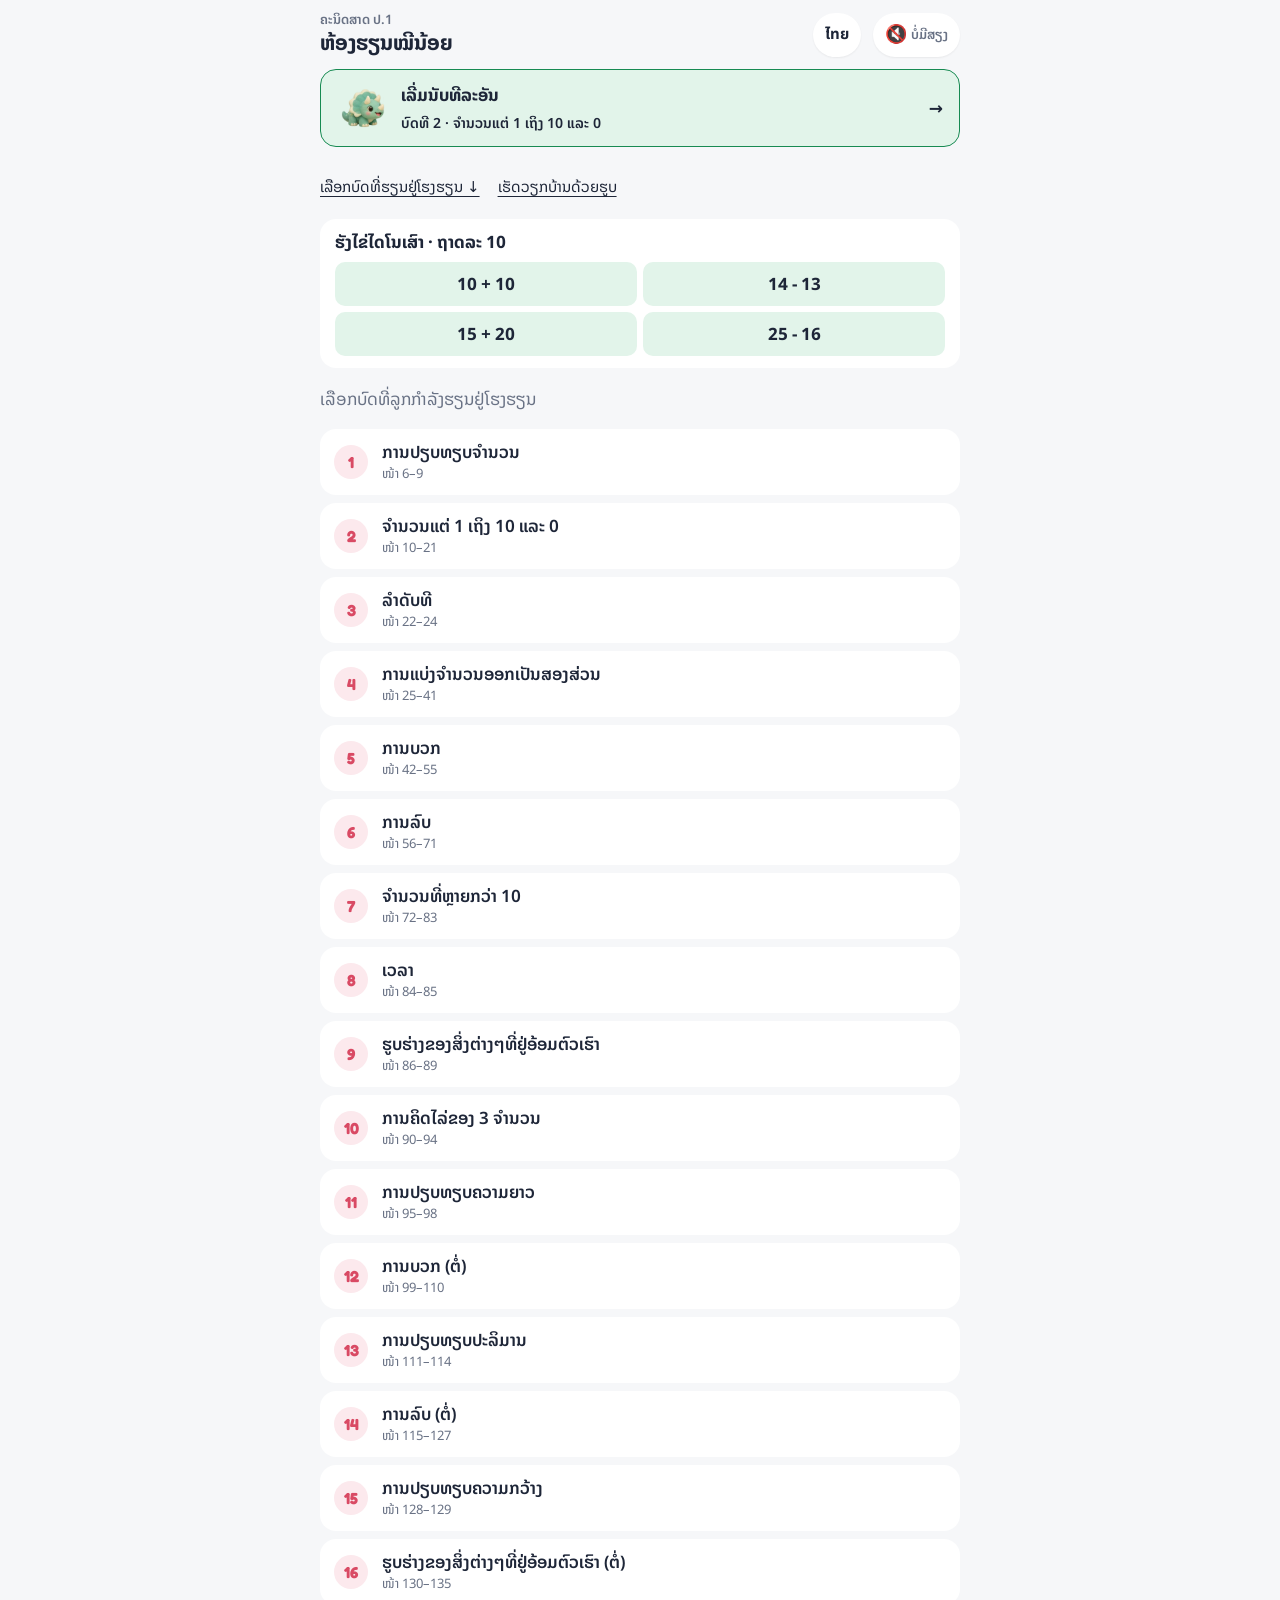
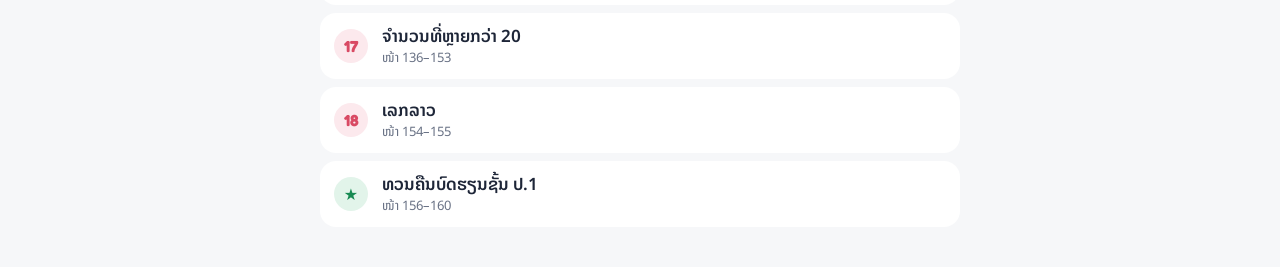
==== lessons.html @ d9ace5a9 "Guide early number sense and bring Lao textbook homework to life" ====
<!doctype html>
<html lang="lo">
<head>
<meta charset="utf-8">
<meta name="viewport" content="width=device-width, initial-scale=1, viewport-fit=cover">
<meta name="theme-color" content="#F6F7F9">
<meta name="description" content="ບົດຮຽນຄະນິດສາດ ປ.1 ຕາມແບບຮຽນລາວ ທີລະບົດ · บทเรียนคณิตศาสตร์ ป.1 ตามแบบเรียนลาว">
<link rel="icon" href="icons/favicon-48.png" sizes="48x48" type="image/png">
<link rel="apple-touch-icon" href="icons/apple-touch-icon.png">
<title>ຫ້ອງຮຽນໝີນ້ອຍ ປ.1</title>
<link rel="preconnect" href="https://fonts.googleapis.com">
<link rel="preconnect" href="https://fonts.gstatic.com" crossorigin>
<link rel="stylesheet" media="print" onload="this.media='all'" href="https://fonts.googleapis.com/css2?family=Fredoka:wght@500;600;700&family=Noto+Sans+Lao:wght@400;600;700&family=Noto+Sans+Thai:wght@400;600;700&display=swap">
<style>
/* Layout: one calm column. Contents is a plain list of chapters; a chapter shows one thing at a time
   through three tabs (learn, practise, grown-ups), so the child only ever sees one picture, one
   sentence and one row of big buttons. */
:root {
  --bg: #F6F7F9; --card: #FFFFFF; --ink: #1E2638; --soft: #697285; --line: #E3E6EB;
  --accent: #D94A64; --accent-soft: #FCE9ED; --on-accent: #FFFFFF;
  --good: #178A52; --good-soft: #E2F4EA; --on-good: #FFFFFF;
  --sun: #F2B200; --sun-soft: #FFF5D6; --on-sun: #2A2108;
  --sky: #2A78CF; --sky-soft: #E3EEFB; --tomato: #D9482F; --tomato-soft: #FDE6E0; --leaf: #17905A; --grape: #7452DB;
  --focus: #2A78CF;
  --font-lo: "Noto Sans Lao", "Phetsarath OT", "Saysettha OT", system-ui, sans-serif;
  --font-th: "Noto Sans Thai", "Leelawadee UI", "Thonburi", system-ui, sans-serif;
  --font-num: "Fredoka", "Noto Sans Lao", system-ui, sans-serif;
  --font-emoji: "Apple Color Emoji", "Segoe UI Emoji", "Noto Color Emoji", sans-serif;
  --u: 28px;
  --ink-soft: var(--soft); --rose: var(--accent);
}
@media (prefers-color-scheme: dark) {
  :root:not([data-theme="light"]) {
    --bg: #12161F; --card: #1B212D; --ink: #EDF0F6; --soft: #A3ABBC; --line: #2B3343;
    --accent: #FF7A92; --accent-soft: #3A1F28; --on-accent: #2A0A12;
    --good: #3DCB86; --good-soft: #143426; --on-good: #06200F;
    --sun: #FFC93D; --sun-soft: #352C12; --on-sun: #231A04;
    --sky: #6AB0F7; --sky-soft: #172C46; --tomato: #FF7E66; --tomato-soft: #3B2019; --leaf: #3DCB86; --grape: #A98CFF;
    --focus: #6AB0F7; color-scheme: dark;
  }
}
:root[data-theme="dark"] {
  --bg: #12161F; --card: #1B212D; --ink: #EDF0F6; --soft: #A3ABBC; --line: #2B3343;
  --accent: #FF7A92; --accent-soft: #3A1F28; --on-accent: #2A0A12;
  --good: #3DCB86; --good-soft: #143426; --on-good: #06200F;
  --sun: #FFC93D; --sun-soft: #352C12; --on-sun: #231A04;
  --sky: #6AB0F7; --sky-soft: #172C46; --tomato: #FF7E66; --tomato-soft: #3B2019; --leaf: #3DCB86; --grape: #A98CFF;
  --focus: #6AB0F7; color-scheme: dark;
}
*, *::before, *::after { box-sizing: border-box; }
[hidden] { display: none !important; }
body {
  margin: 0; background: var(--bg); color: var(--ink); font: 17px/1.6 var(--font-lo);
  padding-left: max(16px, env(safe-area-inset-left, 0px)); padding-right: max(16px, env(safe-area-inset-right, 0px));
  padding-block: 0 40px; -webkit-tap-highlight-color: transparent;
}
button { font: inherit; color: inherit; cursor: pointer; touch-action: manipulation; }
:focus-visible { outline: 3px solid var(--focus); outline-offset: 3px; }
h1, h2, h3 { margin: 0; line-height: 1.35; text-wrap: balance; }
.th { font-family: var(--font-th); }
.num { font-family: var(--font-num); font-variant-numeric: tabular-nums; }
.wrap { max-width: 640px; margin: 0 auto; }

/* top bar */
body::before { content: ""; position: fixed; inset: 0 0 auto; height: env(safe-area-inset-top, 0px); z-index: 10; background: var(--bg); }
.top { position: sticky; top: env(safe-area-inset-top, 0px); z-index: 5; display: flex; align-items: center; gap: 12px; padding: 12px 0; background: var(--bg); }
.ttl { flex: 1; min-width: 0; }
.kicker { font: 600 13px/1.3 var(--font-lo); color: var(--soft); }
.top h1 { font-size: 21px; }
.icon-btn { min-width: 44px; height: 44px; padding: 0 12px; border-radius: 999px; border: 0; background: var(--card); display: inline-flex; align-items: center; justify-content: center; gap: 4px; font-size: 18px; box-shadow: 0 1px 2px rgba(0,0,0,.06); }
.icon-btn small { font: 600 13px/1 var(--font-lo); color: var(--soft); }

/* contents */
.lead { margin: 4px 0 16px; color: var(--soft); }
.lead .th { display: block; font-size: 14px; }
.toc { list-style: none; margin: 0; padding: 0; display: grid; gap: 8px; }
.toc a { display: flex; align-items: center; gap: 14px; padding: 12px 14px; border-radius: 16px; background: var(--card); color: inherit; text-decoration: none; }
.toc a:hover { background: var(--accent-soft); }
.toc .n { flex: none; width: 34px; height: 34px; border-radius: 50%; display: grid; place-items: center; background: var(--accent-soft); color: var(--accent); font: 700 16px/1 var(--font-num); }
.toc .review .n { background: var(--good-soft); color: var(--good); }
.toc .t { flex: 1; min-width: 0; font-weight: 600; line-height: 1.4; }
.toc .t small { display: block; font: 13px/1.4 var(--font-lo); color: var(--soft); }
.toc .done { flex: none; font: 600 14px/1.4 var(--font-num); color: var(--soft); text-align: right; }
.toc .done span { display: block; }

/* tabs */
.tabs { display: grid; grid-template-columns: repeat(3, 1fr); gap: 4px; padding: 4px; margin-bottom: 14px; border-radius: 14px; background: var(--card); }
.tabs button { min-height: 44px; border: 0; border-radius: 10px; background: transparent; color: var(--soft); font-weight: 700; font-size: 16px; }
.tabs button[aria-selected="true"] { background: var(--accent); color: var(--on-accent); }

/* learn */
.stage { display: grid; place-items: center; min-height: 190px; padding: 18px 12px; border-radius: 20px; background: var(--card); overflow-x: auto; cursor: pointer; }
.stage > * { animation: pop .3s ease; }
.say { display: grid; gap: 4px; margin: 18px 4px 8px; text-align: center; cursor: pointer; }
.say p { margin: 0; color: var(--soft); font-size: 17px; }
.say p:first-child { color: var(--ink); font-size: 22px; font-weight: 700; line-height: 1.5; }
.say.talk p:first-child { animation: nod .45s ease-in-out 2; }
.nav { display: flex; align-items: center; justify-content: space-between; gap: 12px; margin-top: 16px; }
.round { width: 52px; height: 52px; border-radius: 50%; border: 0; background: var(--card); font: 700 26px/1 var(--font-num); }
.round:disabled { opacity: .3; cursor: default; }
.go { min-height: 52px; padding: 0 24px; border-radius: 999px; border: 0; background: var(--accent); color: var(--on-accent); font-weight: 700; font-size: 18px; }
.dots { display: flex; gap: 6px; justify-content: center; flex-wrap: wrap; }
.dots span { width: 8px; height: 8px; border-radius: 50%; background: var(--line); }
.dots span.on { background: var(--accent); }

/* practice */
.qdots { display: flex; justify-content: center; gap: 8px; margin-bottom: 14px; }
.qdots i { width: 12px; height: 12px; border-radius: 50%; background: var(--line); }
.qdots i.now { background: var(--accent); }
.qdots i.ok { background: var(--sun); }
.qdots i.help { background: var(--sky); }
.qtext { margin: 0 4px 14px; font-size: 22px; font-weight: 700; line-height: 1.5; text-align: center; }
.vis { display: grid; place-items: center; min-height: 120px; padding: 16px 12px; border-radius: 20px; background: var(--card); overflow-x: auto; }
.choices { display: flex; flex-wrap: wrap; justify-content: center; gap: 12px; margin-top: 18px; }
.choice { min-width: 84px; min-height: 72px; padding: 6px 18px; border-radius: 20px; border: 0; background: var(--card); font: 700 32px/1.2 var(--font-num); box-shadow: 0 2px 0 var(--line); }
.choice.word { font: 700 20px/1.4 var(--font-lo); }
.choice.pic { font: 40px/1 var(--font-emoji); }
.choice:active { transform: translateY(2px); box-shadow: none; }
.choice.right { background: var(--good); color: var(--on-good); box-shadow: none; }
.choice.wrong { opacity: .3; animation: shake .3s; box-shadow: none; }
.feedback { display: grid; gap: 12px; justify-items: center; margin-top: 18px; padding: 14px 16px; border-radius: 18px; text-align: center; }
.feedback.good { background: var(--good-soft); }
.feedback.help { background: var(--sky-soft); }
.feedback p { margin: 0; font-weight: 600; }
.feedback .th-soft { font-weight: 500; color: var(--soft); }
.feedback .vis { background: transparent; min-height: 0; padding: 0; }
.result { display: grid; gap: 14px; justify-items: center; padding: 20px 0; text-align: center; }
.result .big { font: 700 44px/1 var(--font-num); color: var(--sun); letter-spacing: 6px; }
.result .row { gap: 10px; }
.plain { min-height: 52px; padding: 0 22px; border-radius: 999px; border: 0; background: var(--card); font-weight: 700; font-size: 17px; text-decoration: none; color: inherit; display: inline-flex; align-items: center; }

/* grown-ups */
.parent { font: 16px/1.65 var(--font-lo); }
.parent h3 { margin: 20px 0 8px; font-size: 16px; color: var(--soft); }
.parent ol, .parent ul { margin: 0; padding-left: 22px; display: grid; gap: 6px; }
.idea { padding: 16px; border-radius: 18px; background: var(--sun-soft); }
.idea .lo { font: 700 18px/1.6 var(--font-lo); }
.idea .tr { margin-top: 6px; color: var(--soft); font-size: 15px; }
.parent details { margin-top: 12px; padding: 12px 14px; border-radius: 14px; background: var(--card); }
.parent summary { cursor: pointer; font-weight: 600; }
.parent details > :not(summary) { margin-top: 8px; }
.parent .game { margin-top: 16px; color: var(--soft); }

/* no-voice note */
.novoice { margin-bottom: 12px; padding: 8px 14px; border-radius: 12px; background: var(--sun-soft); font-size: 14px; }
.novoice summary { cursor: pointer; color: var(--soft); }
.novoice ul { margin: 8px 0 4px; padding-left: 20px; display: grid; gap: 4px; }

/* pictures */
.items { display: flex; flex-wrap: wrap; justify-content: center; gap: 10px 18px; max-width: 100%; }
.grp { display: grid; grid-template-columns: repeat(5, auto); gap: 4px; }
.it { font: 30px/1.15 var(--font-emoji); position: relative; }
.it.x { opacity: .35; }
.it.x::after { content: ""; position: absolute; left: -2px; right: -2px; top: 50%; height: 4px; border-radius: 2px; background: var(--tomato); transform: rotate(-35deg); }
.it.hl { filter: drop-shadow(0 0 6px var(--sun)); }
.frames { display: flex; gap: 10px; flex-wrap: wrap; justify-content: center; }
.frame { display: grid; grid-template-columns: repeat(5, 34px); gap: 4px; padding: 6px; border-radius: 10px; background: var(--bg); border: 2px solid var(--soft); }
.cell { width: 34px; height: 34px; border-radius: 50%; border: 2px dashed var(--line); }
.cell.c1 { background: var(--sky); border: 0; } .cell.c2 { background: var(--tomato); border: 0; } .cell.c3 { background: var(--leaf); border: 0; } .cell.c4 { background: var(--sun); border: 0; }
.cell.w { background: var(--card); border: 2.5px solid var(--soft); }
.cell.hid { background: var(--soft); border: 0; position: relative; }
.cell.hid::after { content: "?"; position: absolute; inset: 0; display: grid; place-items: center; color: var(--card); font: 700 18px/1 var(--font-num); }
.cell.gone { background: transparent; border: 2px solid var(--tomato); position: relative; }
.cell.gone::after { content: "×"; position: absolute; inset: 0; display: grid; place-items: center; color: var(--tomato); font: 700 22px/1 var(--font-num); }
.eq { font: 700 42px/1.2 var(--font-num); display: flex; align-items: center; gap: 12px; flex-wrap: wrap; justify-content: center; }
.eq .box { min-width: 56px; height: 58px; padding: 0 8px; display: inline-grid; place-items: center; border: 3px dashed var(--accent); border-radius: 12px; color: var(--accent); }
.eq .hit { color: var(--good); }
.col { display: grid; gap: 12px; justify-items: center; }
.row { display: flex; gap: 16px; align-items: center; justify-content: center; flex-wrap: wrap; }
.lbl { font: 600 15px/1.3 var(--font-lo); color: var(--soft); text-align: center; }
.rods { display: flex; gap: 8px; align-items: flex-end; }
.rod { display: grid; grid-template-rows: repeat(10, 12px); gap: 1px; padding: 2px; border-radius: 4px; background: var(--sky); }
.rod i { width: 18px; background: var(--card); opacity: .35; border-radius: 2px; }
.cube { width: 22px; height: 22px; border-radius: 3px; background: var(--tomato); }
.ones { display: grid; grid-template-columns: repeat(5, 22px); gap: 3px; align-content: end; }
.pv { display: grid; grid-template-columns: repeat(2, 110px); border: 2px solid var(--soft); border-radius: 10px; overflow: hidden; text-align: center; background: var(--card); }
.pv span { padding: 4px; border-bottom: 2px solid var(--soft); font: 600 14px/1.3 var(--font-lo); }
.pv b { font: 700 36px/1.4 var(--font-num); }
.pv span:first-child, .pv b:nth-of-type(1) { border-right: 2px solid var(--soft); }
.strip { display: flex; gap: 2px; }
.strip i { width: calc(var(--u) - 2px); height: calc(var(--u) - 2px); border-radius: 4px; }
.bars { display: grid; gap: 8px; justify-items: start; }
.bars .row { justify-content: flex-start; gap: 8px; flex-wrap: nowrap; }
.grid100 { display: grid; grid-template-columns: repeat(10, minmax(26px, 1fr)); gap: 2px; width: min(100%, 420px); font: 600 13px/26px var(--font-num); text-align: center; }
.grid100 span { border-radius: 4px; background: var(--bg); }
.grid100 span.on { background: var(--sun); color: var(--on-sun); }
svg text { font-family: var(--font-num); }
.big-lao { font: 700 56px/1.2 var(--font-lo); letter-spacing: 6px; }
.start-link { display: flex; align-items: center; justify-content: space-between; gap: 12px; padding: 12px 16px; margin-bottom: 18px; border: 1px solid var(--sky); border-radius: 16px; background: var(--sky-soft); color: var(--ink); text-decoration: none; font-weight: 700; }
.start-link .start-name { flex: 1; }
.start-link strong, .start-link small { display: block; }
.start-link small { color: var(--ink); font-size: 14px; font-weight: 600; margin-top: 2px; }
.foundation-link { background: var(--good-soft); border-color: var(--good); }
.school-links { display: flex; gap: 8px 18px; flex-wrap: wrap; margin-bottom: 10px; }
.school-links .secondary { display: inline-flex; align-items: center; margin: 0; }
.quick-coach { padding: 4px 14px; margin-top: 10px; border-radius: 14px; background: var(--card); font-size: 15px; }
.quick-coach summary { cursor: pointer; min-height: 44px; align-content: center; font-weight: 700; }
.quick-coach[open] { padding-bottom: 10px; }
.quick-coach p { margin: 6px 0 10px; }
.quick-coach strong { display: block; }
.quick-coach button { min-height: 44px; }
.quick-coach .secondary, .reflection .secondary { margin-inline: 0; }
.reflection { padding: 12px; margin-top: 10px; border-radius: 14px; background: var(--good-soft); text-align: center; }
.reflection p { margin: 0 0 6px; }
.reflection a { display: inline-flex; align-items: center; }
.count-on-board { display: grid; gap: 10px; justify-items: center; width: 100%; }
.count-on-board svg { max-height: 126px; }
.homework-form { display: grid; gap: 12px; max-width: 420px; margin: 0 auto; text-align: start; }
.homework-form p { margin: 0; }
.homework-fields, .work-groups { display: grid; grid-template-columns: repeat(2, minmax(0, 1fr)); gap: 8px; }
.homework-form label { display: grid; gap: 4px; align-content: end; font-size: 15px; font-weight: 700; }
.homework-form input, .homework-form select { width: 100%; min-height: 46px; padding: 6px 10px; border: 1px solid var(--soft); border-radius: 10px; background: var(--bg); color: var(--ink); font: inherit; }
.homework-form input { font: 600 23px/1 var(--font-num); }
.homework-form [aria-invalid="true"] { border-color: var(--tomato); }
.work-error { color: var(--ink); background: var(--tomato-soft); padding: 8px 12px; border-radius: 10px; }
#workNest #nestBook, #workNest #nestFinish { display: none; }
#workBond { padding-top: 10px; }
#workBond svg { max-height: 130px; }
.work-groups { margin: 12px 0; }
.work-groups > div { padding: 8px 4px; background: var(--sky-soft); border-radius: 12px; }
.work-groups h3 { font-size: 15px; margin-bottom: 6px; }
.work-groups .frames { display: grid; gap: 4px; width: min(100%, 130px); margin: auto; }
.work-groups .frame { grid-template-columns: repeat(5, minmax(0, 1fr)); gap: 3px; padding: 3px; }
.work-groups .cell { width: 100%; height: auto; aspect-ratio: 1; }
.work-groups .cell.c2 { border-radius: 4px; animation: pop .3s ease-out; }
.work-groups .rods { justify-content: center; flex-wrap: wrap; gap: 5px; }
.work-groups .rod { grid-template-rows: repeat(10, 4px); }
.work-groups .rod i { width: 9px; }
.work-groups .ones { grid-template-columns: repeat(5, 10px); }
.work-groups .cube { width: 10px; height: 10px; }
.work-footer { text-align: center; }
.work-footer > p { margin: 8px 0; }
.work-footer .secondary { display: inline-flex; align-items: center; margin-inline: 6px; }
.work-footer .quick-coach { text-align: start; }
.lesson-dino { display: inline-block; vertical-align: middle; width: 52px; height: 52px; flex: none; background: url("icons/practice-creatures.webp") 0 0 / 400% 300% no-repeat; }
.activity .lesson-dino { width: 40px; height: 40px; margin-inline-end: 6px; }
.phase-row { display: flex; align-items: center; justify-content: center; gap: 8px; margin-bottom: 6px; }
.phase-row .phase { margin-bottom: 0; }
.act-listen { border: 1px solid var(--line); border-radius: 50%; min-width: 44px; min-height: 44px; background: var(--bg); }
.feedback .frames { margin-top: 8px; }
.activity .finish-link { display: inline-flex; align-items: center; }
.activity .finish-link.go { text-decoration: none; }
.stage-move { max-width: 100%; padding: 6px; border: 2px dashed var(--sky); border-radius: 14px; background: var(--bg); }
.bridge-picture { animation: pop .26s ease-out; }
#toc { scroll-margin-top: 86px; }
.activity { padding: clamp(14px, 4vw, 28px); border-radius: 20px; background: var(--card); text-align: center; }
.activity .phase { margin: 0 0 8px; font-size: 14px; color: var(--soft); }
.activity h2 { font-size: clamp(20px, 4vw, 26px); line-height: 1.55; }
.activity-picture { display: grid; justify-items: center; align-content: center; gap: 12px; min-height: 110px; margin: 16px auto; }
.activity-picture:empty { display: none; }
.activity .eq { font-size: clamp(28px, 7vw, 38px); gap: 8px; }
.activity .eq .box { min-width: 42px; height: 46px; border-radius: 9px; }
.activity .choices { gap: 8px; margin: 0; }
.activity .choice { min-width: 60px; min-height: 52px; padding: 7px 14px; background: var(--bg); }
.activity .choice.word { font-size: 17px; }
.activity .choice[aria-disabled="true"] { color: var(--soft); text-decoration: line-through; }
.activity .go { min-height: 48px; }
.secondary { display: block; margin: 8px auto 0; min-height: 44px; border: 0; border-radius: 12px; background: transparent; color: var(--ink); text-decoration: underline; text-underline-offset: 4px; font-size: 15px; }
.activity .feedback { margin: 12px 0 0; }
.activity .feedback:empty { display: none; }
.act-counters { display: grid; grid-template-columns: repeat(5, minmax(0, 1fr)); width: min(100%, 310px); gap: 5px; }
.act-token { position: relative; display: grid; place-items: center; min-height: 45px; border-radius: 12px; background: var(--bg); border: 2px solid var(--line); font: 26px/1 var(--font-emoji); }
.act-token.new, .act-token.counted { background: var(--good-soft); border-color: var(--good); }
.act-token.empty { background: transparent; border: 2px dashed var(--soft); }
.act-token.gone { color: var(--soft); background: var(--bg); }
.act-token.gone span { opacity: .4; }
.act-token.gone::after { content: "×"; position: absolute; inset: 0; display: grid; place-items: center; font: 700 35px/1 var(--font-num); color: var(--ink); }
.act-token b { position: absolute; right: -2px; bottom: -2px; min-width: 17px; border-radius: 8px; background: var(--good); color: var(--on-good); font: 700 12px/17px var(--font-num); }
.act-token[data-move], .pair-token[data-move] { border: 2px dashed var(--sky); }
.act-counts { display: flex; justify-content: center; flex-wrap: wrap; gap: 4px 16px; font-size: 16px; }
.act-counts b { font-size: 20px; }
.act-pairs { display: grid; justify-content: center; align-items: center; column-gap: 6px; }
.act-pairs .lbl { text-align: right; }
.pair-token { display: grid; place-items: center; width: clamp(35px, 10vw, 46px); min-height: 44px; border: 2px solid transparent; border-radius: 8px; background: transparent; font: 26px/1 var(--font-emoji); }
.pair-line { height: 18px; width: 3px; justify-self: center; background: var(--good); }
.unpaired { outline: 2px dashed var(--accent); }
.act-hint { margin-top: 8px; }
.act-help { margin: 8px 0; }
.qdots { align-items: center; }
.qdots span { font-size: 14px; color: var(--soft); }
.parent .idea p { margin: 4px 0 10px; }
.parent .idea p:last-child { margin-bottom: 0; }
.parent .idea strong { display: block; color: var(--ink); }
.sr { position: absolute; width: 1px; height: 1px; overflow: hidden; clip-path: inset(50%); white-space: nowrap; }
.stage, .vis { grid-template-columns: minmax(0, 1fr); }
.stage svg, .vis svg, .activity svg { max-width: 100%; height: auto; }
.col, .row, .activity-picture > * { min-width: 0; max-width: 100%; }

.nest-links { margin: 0 0 18px; padding: 12px 15px; border-radius: 16px; background: var(--card); }
.nest-links h2 { font-size: 17px; }
.nest-links div { display: grid; grid-template-columns: repeat(2, minmax(0,1fr)); gap: 6px; margin-top: 8px; }
.nest-links a, .nest-launch { display: grid; align-content: center; min-height: 44px; border-radius: 10px; background: var(--good-soft); color: var(--ink); text-decoration: none; text-align: center; font-weight: 700; }
.nest-links #nestContinue { background: transparent; font-size: 15px; text-decoration: underline; }
.nest-launch { padding: 7px 12px; margin: 10px 0 0; }
.nest-game { padding: clamp(12px,3vw,22px); border-radius: 22px; background: var(--card); }
.nest-game h2 { margin: 4px 0 10px; font: 700 clamp(20px,4vw,25px)/1.45 var(--font-lo); text-align: center; }
.nest-level { display: flex; align-items: center; justify-content: center; gap: 8px; color: var(--soft); font-size: 14px; }
.nest-level .lesson-dino { width: 38px; height: 38px; }
.nest-game[data-solved="true"] .lesson-dino { background-position-y: 50%; animation: nod .42s ease-out; }
.nest-eq { text-align: center; color: var(--ink); font: 700 clamp(28px,7vw,38px)/1.25 var(--font-num); margin: 8px 0 12px; }
.nest-eq b { display: inline-grid; place-items: center; min-width: 1.2em; min-height: 1.15em; border: 2px dashed var(--accent); border-radius: 8px; vertical-align: bottom; }
.nest-eq b:not(:empty) { border-color: var(--good); color: var(--good); }
.nest-board { display: grid; gap: 7px; }
.nest-zone { padding: 5px 10px 9px; min-width: 0; border-radius: 15px; background: var(--sun-soft); border: 1px solid var(--line); }
.nest-zone + .nest-zone { background: var(--sky-soft); }
.nest-zone h3 { font-size: 15px; margin: 0 0 4px; }
.nest-cargo { display: flex; flex-wrap: wrap; gap: 5px; align-items: center; min-height: 44px; }
.nest-trays, .nest-loose { display: flex; flex-wrap: wrap; gap: 3px; align-items: center; max-width: 100%; }
.nest-loose { display: grid; grid-template-columns: repeat(5, auto); justify-content: start; }
.nest-trays:empty, .nest-loose:empty { display: none; }
.nest-piece { position: relative; color: var(--ink); }
.nest-tray { display: grid; grid-template-columns: repeat(5, 1fr); gap: 2px; width: 73px; min-height: 44px; padding: 4px; border: 2px solid var(--soft); border-radius: 9px; background: var(--card); }
.nest-egg { display: grid; place-items: center; min-width: 0; width: 24px; height: 32px; padding: 0; border: 0; background: transparent; border-radius: 12px; }
.nest-egg:enabled { width: 32px; height: 44px; }
.nest-piece:enabled { cursor: pointer; outline: 2px dashed var(--sky); outline-offset: -2px; }
.nest-egg:enabled { outline: 0; }
.nest-egg:enabled:first-child { outline: 2px dashed var(--sky); }
.nest-piece:enabled:focus-visible { outline: 3px solid var(--focus); }
.nest-piece:disabled { opacity: 1; cursor: default; }
.nest-speckle { display: block; width: 100%; aspect-ratio: .75; border-radius: 50% 50% 46% 46% / 62% 62% 38% 38%; border: 1px solid #806235; background: radial-gradient(circle at 61% 63%, #82642c 0 9%, transparent 10%), radial-gradient(circle at 36% 43%, #ab8241 0 10%, transparent 11%), #ffe6ad; }
.nest-egg .nest-speckle { width: 19px; }
.nest-tray .lit { background-color: #95e1b0; outline: 1px solid #388455; }
.nest-stats { display: flex; flex-wrap: wrap; justify-content: center; gap: 4px 14px; margin: 6px 0; color: var(--ink); font-size: 15px; }
.nest-stats:empty, .nest-feedback:empty { display: none; }
.nest-controls { text-align: center; margin-top: 10px; }
.nest-controls .go { min-height: 46px; }
.nest-controls .choices { margin: 0; gap: 7px; }
.nest-controls .choice { min-width: 60px; min-height: 48px; font-size: 24px; background: var(--bg); }
.nest-feedback { margin: 10px 0; padding: 9px 12px; border-radius: 12px; background: var(--sky-soft); text-align: center; }
.nest-game[data-solved="true"] .nest-feedback { background: var(--good-soft); }
.nest-footer { display: flex; flex-wrap: wrap; justify-content: center; gap: 4px 16px; }
.nest-footer .secondary { margin: 2px 0 0; }

html[lang="th"] { --font-lo: "Noto Sans Thai", "Leelawadee UI", "Thonburi", system-ui, sans-serif; }
.language-btn { font: 700 15px/1.3 "Noto Sans Thai", "Noto Sans Lao", system-ui, sans-serif; }
html[lang="th"] .only-lo, html[lang="lo"] .only-th { display: none !important; }
#voiceChoice { max-width: 100%; min-height: 44px; font: inherit; }
@media(max-width: 400px) { .top { gap: 6px; } .top h1 { font-size: 18px; } }
@keyframes shake { 0%, 100% { translate: 0; } 25% { translate: -6px; } 75% { translate: 6px; } }
@keyframes nod { 0%, 100% { transform: none; } 40% { transform: scale(1.04); } }
@keyframes pop { from { transform: scale(.92); opacity: .5; } to { transform: none; opacity: 1; } }
@media (prefers-reduced-motion: reduce) { *, *::before, *::after { animation: none !important; transition: none !important; } }
@media (max-width: 480px) {
  :root { --u: 22px; }
  .eq { font-size: 34px; gap: 8px; } .say p:first-child { font-size: 20px; } .qtext { font-size: 20px; }
  .frame { grid-template-columns: repeat(5, 28px); } .cell { width: 28px; height: 28px; }
  .icon-btn small { display: none; }
}
</style>

<div class="wrap">
  <header class="top">
    <button class="icon-btn" id="backBtn" type="button" aria-label="ສາລະບານ" hidden>←</button>
    <div class="ttl"><div class="kicker" id="kicker">ຄະນິດສາດ ປ.1</div><h1 id="topTitle">ຫ້ອງຮຽນໝີນ້ອຍ</h1></div>
    <button class="icon-btn language-btn" type="button" id="languageBtn" data-original lang="th" aria-label="เปลี่ยนเป็นภาษาไทย">ไทย</button>
    <button class="icon-btn" id="voiceBtn" type="button" aria-pressed="true">🔊</button>
  </header>

  <main id="home">
    <a class="start-link foundation-link" id="foundationLink" href="#bot-2"><span class="lesson-dino" aria-hidden="true"></span><span class="start-name"><strong id="foundationTitle">ເລີ່ມນັບທີລະອັນ</strong><small id="foundationTopic"></small></span><span aria-hidden="true">→</span></a>
    <div class="school-links">
      <a class="secondary" href="#toc" id="schoolLink">ເລືອກບົດທີ່ຮຽນຢູ່ໂຮງຮຽນ ↓</a>
      <a class="secondary" href="#homework">ເຮັດວຽກບ້ານດ້ວຍຮູບ</a>
    </div>
    <section class="nest-links"><h2>ຮັງໄຂ່ໄດໂນເສົາ · ຖາດລະ 10</h2><div>
      <a href="#bot-7-nest">10 + 10</a><a href="#bot-14-nest">14 − 13</a>
      <a href="#bot-17-nest">15 + 20</a><a href="#bot-14-exchange">25 − 16</a>
    </div><a id="nestContinue" class="secondary" hidden></a></section>
    <p class="lead">ເລືອກບົດທີ່ລູກກຳລັງຮຽນຢູ່ໂຮງຮຽນ</p>
    <ol class="toc" id="toc" tabindex="-1"></ol>
  </main>

  <main id="homework" hidden>
    <form class="activity homework-form" id="workForm" novalidate>
      <label>ປະເພດໂຈດ
        <select id="workOp">
          <option value="fill">ຕື່ມໂຕເລກ (2 + □ = 7)</option>
          <option value="first">ຕື່ມໂຕເລກ (□ + 2 = 7)</option>
          <option value="add">ບວກ (+)</option>
          <option value="take">ລົບ (−)</option>
          <option value="compare">ປຽບທຽບ (&lt; = &gt;)</option>
        </select>
      </label>
      <div class="homework-fields">
        <label><span id="workLabelA"></span><input id="workA" inputmode="numeric" maxlength="3" required></label>
        <label><span id="workLabelB"></span><input id="workB" inputmode="numeric" maxlength="3" required></label>
      </div>
      <p>ໃສ່ໂຕເລກຈາກໂຈດ 0–100.</p>
      <div id="workPreview"></div>
      <p class="work-error" id="workError" role="alert" hidden></p>
      <button class="go" type="submit">ເລີ່ມເຮັດໂຈດ</button>
    </form>
    <section id="workProblem" hidden>
      <div id="workNest"></div>
      <div class="activity" id="workCompare" hidden>
        <div class="phase-row"><p class="phase" id="workComparePhase"></p><button class="act-listen" id="workCompareListen" type="button" aria-label="ຟັງຄຳຖາມ" hidden>🔊</button></div>
        <h2 id="workComparePrompt" tabindex="-1">ຕື່ມເຄື່ອງໝາຍໃດ?</h2>
        <div id="workCompareEq"></div>
        <div class="work-groups" id="workCompareBoard"></div>
        <div id="workCompareChoices" class="choices"></div>
        <button type="button" class="secondary" id="workCompareHelp"></button>
        <div id="workCompareFeedback" class="feedback" role="status"></div>
      </div>
      <div class="work-footer">
        <div id="workBond" hidden></div>
        <p id="workResult" role="status" hidden></p>
        <button class="go" id="workTry" type="button" hidden>ລອງເຮັດເອງອີກ 1 ຂໍ້</button>
        <details class="quick-coach" id="workCoach"><summary>ວິທີສອນສຳລັບພໍ່ແມ່</summary><p id="workParent"></p><a id="workBook" class="secondary"></a></details>
        <button class="secondary" id="workEdit" type="button">ປ່ຽນໂຈດ</button>
        <a class="secondary" href="#">ພໍແລ້ວມື້ນີ້</a>
      </div>
    </section>
  </main>

  <main id="chapter" hidden>
    <nav class="tabs" role="tablist" aria-label="ບົດຮຽນ">
      <button type="button" role="tab" id="tabLearn" aria-selected="true">ຮຽນ</button>
      <button type="button" role="tab" id="tabPractice" aria-selected="false">ຝຶກ</button>
      <button type="button" role="tab" id="tabParent" aria-selected="false">ພໍ່ແມ່</button>
    </nav>

    <section id="viewLearn" role="tabpanel" aria-labelledby="tabLearn">
      <div id="nestPanel" hidden>
        <div class="nest-game" id="nestGame">
          <div class="nest-level"><span class="lesson-dino" aria-hidden="true"></span><span id="nestLevel"></span><button class="act-listen" id="nestListen" type="button" aria-label="ຟັງຄຳຖາມ" hidden>🔊</button></div>
          <h2 id="nestPrompt" tabindex="-1"></h2>
          <div class="nest-eq" id="nestEq" role="img"></div>
          <div class="nest-board" id="nestBoard">
            <div class="nest-zone"><h3 id="nestHomeLabel">ໃນຮັງ</h3><div class="nest-cargo" id="nestHome"><div class="nest-trays"></div><div class="nest-loose"></div></div></div>
            <div class="nest-zone"><h3 id="nestSideLabel"></h3><div class="nest-cargo" id="nestSide"><div class="nest-trays"></div><div class="nest-loose"></div></div></div>
          </div>
          <div class="nest-stats" id="nestStats" aria-live="polite"></div>
          <div class="nest-controls" id="nestControls"></div>
          <div class="nest-feedback" id="nestFeedback" role="status"></div>
          <div class="nest-footer"><button type="button" class="secondary" id="nestHelp">ໃຊ້ໄຂ່ຊ່ວຍຄິດ</button><button type="button" class="secondary" id="nestReplay">ເຮັດຂໍ້ນີ້ຄືນ</button><a class="secondary" href="#" id="nestFinish" hidden>ພໍແລ້ວມື້ນີ້</a></div>
        </div>
        <a class="secondary" id="nestBook" href="#bot-7">ກັບໄປບົດຮຽນ</a>
      </div>
      <div id="starter">
        <div class="activity" aria-labelledby="actQuestion">
          <div class="phase-row"><p class="phase" id="actPhase"></p><button class="act-listen" id="actListen" type="button" aria-label="ຟັງຄຳຖາມອີກເທື່ອ" hidden>🔊</button></div>
          <h2 id="actQuestion" tabindex="-1"></h2>
          <div class="activity-picture" id="actPicture"></div>
          <div id="actControls"></div>
          <div class="feedback" id="actFeedback" role="status"></div>
          <button class="secondary" id="actHint" type="button" hidden>ຂໍຄຳໃບ້</button>
        </div>
        <div class="reflection" id="actReflection" hidden>
          <p id="actResult"></p>
          <a class="secondary" id="actReview" href="#" hidden></a>
        </div>
        <details class="quick-coach" id="quickCoach">
          <summary>ວິທີສອນສຳລັບພໍ່ແມ່</summary>
          <div id="coachText"></div>
          <button class="secondary" id="coachConfirm" type="button" aria-pressed="false">ລູກສະແດງວິທີຄິດໄດ້</button>
        </details>
        <button class="secondary" id="toBook" type="button">ເບິ່ງບົດຮຽນຕາມປຶ້ມ →</button>
      </div>
      <div id="bookSteps" hidden>
      <div class="stage" id="stepVis"></div>
      <div class="say" id="stepSay" aria-live="polite"><div id="stepText"></div></div>
      <div class="nav">
        <button class="round" id="stepPrev" type="button" aria-label="ກັບຄືນ">‹</button>
        <div class="dots" id="stepDots" aria-hidden="true"></div>
        <button class="go" id="stepNext" type="button">ຕໍ່ໄປ</button>
      </div>
      <button class="secondary" id="toStarter" type="button">ກັບໄປລອງເຮັດ</button>
      </div>
      <a id="nestLaunch" class="nest-launch" hidden></a>
    </section>

    <section id="viewPractice" role="tabpanel" aria-labelledby="tabPractice" hidden>
      <div class="qdots" id="qStars"></div>
      <div id="practice"></div>
    </section>

    <section id="viewParent" class="parent" role="tabpanel" aria-labelledby="tabParent" hidden>
      <div id="parentBody"></div>
      <details><summary>ສຽງອ່ານ</summary><p id="noVoice" hidden>ເຄື່ອງນີ້ຍັງບໍ່ມີສຽງອ່ານລາວ. ພໍ່ແມ່ອ່ານຄຳຖາມໃຫ້ລູກຟັງໄດ້.</p>
      <label id="chooseVoiceLabel" hidden>ເລືອກສຽງອ່ານ <select id="voiceChoice"></select></label>
      <button type="button" class="secondary" id="voiceSample" hidden>ລອງຟັງສຽງ</button>
      <label class="only-lo"><input type="checkbox" id="thaiVoice"> ໃຊ້ສຽງໄທໃນບົດທີ່ມີຄຳແປ ຖ້າເຄື່ອງບໍ່ມີສຽງລາວ</label></details>
    </section>
  </main>
</div>

<script>
(() => {
  "use strict";
  const $ = (s, r = document) => r.querySelector(s);
  const rnd = (a, b) => a + Math.floor(Math.random() * (b - a + 1));
  const pick = (list) => list[Math.floor(Math.random() * list.length)];
  const shuffle = (list) => { for (let i = list.length - 1; i > 0; i--) { const j = Math.floor(Math.random() * (i + 1)); [list[i], list[j]] = [list[j], list[i]]; } return list; };
  const range = (n) => Array.from({ length: n }, (_, i) => i);
  const esc = (s) => String(s).replace(/[&<>"]/g, (c) => ({ "&": "&amp;", "<": "&lt;", ">": "&gt;", '"': "&quot;" })[c]);

  const LANGUAGE_KEY = "nab-lex.language";
  let language = "lo";
  try {
    const preference = localStorage.getItem(LANGUAGE_KEY) || JSON.parse(localStorage.getItem("nab-bear.v1"))?.lang;
    if (preference === "th") language = "th";
  } catch (e) { /* use Lao on a new or restricted device */ }
  const phrases = new Map();
  let roundPhrases = new Map();
  function line(lo, th) {
    phrases.set(lo, th);
    return lo;
  }
  function thaiText(source) {
    const text = String(source);
    const lookup = s => roundPhrases.get(s) ?? phrases.get(s);
    const direct = lookup(text.trim());
    if (direct !== undefined) return text.replace(text.trim(), () => direct);
    if (text.includes(". ")) return text.split(". ").map(thaiText).join(". ");
    // Captions combine translated labels with numerals, arrows and animal pictures.
    return text.replace(/[ກ-໎ໜ-ໟ]+(?:[ \t]+[ກ-໎ໜ-ໟ]+)*/gu, run => lookup(run) ?? run);
  }
  // Change only displayed text and accessible names. The board, focus, answers and
  // event handlers survive a language switch. Keep the original strings for a return to Lao.
  const originals = new WeakMap();
  const containsLao = /[ກ-໎ໜ-ໟ]/u;
  function localizeNode(node, attr) {
    const current = attr ? node.getAttribute(attr) : node.data;
    if (current == null) return;
    const prior = originals.get(node)?.[attr];
    if (!prior && !containsLao.test(current)) return;
    const source = prior && current === prior.shown ? prior.source : current;
    const shown = language === "th" ? thaiText(source) : source;
    if (current !== shown) {
      if (attr) node.setAttribute(attr, shown);
      else node.data = shown;
    }
    if (language === "th" && source !== shown) {
      const record = originals.get(node) || {};
      record[attr] = { source, shown };
      originals.set(node, record);
    } else if (prior) delete originals.get(node)[attr];
  }
  function paintLocale(node) {
    const element = node.nodeType === 1 ? node : node.parentElement;
    if (!element || element.closest("[data-original]")) return;
    if (node.nodeType === 3) { localizeNode(node, ""); return; }
    if (node.nodeType !== 1) return;
    for (const attr of ["aria-label", "title"]) if (node.hasAttribute(attr)) localizeNode(node, attr);
    node.childNodes.forEach(paintLocale);
  }
  const languageArea = $(".wrap");
  const localeObserver = new MutationObserver(records => {
    if (language !== "th") return;
    for (const r of records) {
      if (!languageArea.contains(r.target)) continue;
      if (r.type === "childList") r.addedNodes.forEach(paintLocale);
      else if (r.type === "characterData") paintLocale(r.target);
      else if (!r.target.closest("[data-original]")) localizeNode(r.target, r.attributeName);
    }
  });
  function displayLanguage() {
    localeObserver.disconnect();
    document.documentElement.lang = language;
    document.title = language === "th" ? "ห้องเรียนหมีน้อย ป.1" : "ຫ້ອງຮຽນໝີນ້ອຍ ປ.1";
    $("#languageBtn").textContent = language === "lo" ? "ไทย" : "ລາວ";
    $("#languageBtn").lang = language === "lo" ? "th" : "lo";
    $("#languageBtn").setAttribute("aria-label", language === "lo" ? "เปลี่ยนเป็นภาษาไทย" : "ປ່ຽນເປັນພາສາລາວ");
    renderVoice(pickVoice());
    paintLocale(languageArea);
    if (language === "th") localeObserver.observe(languageArea, {subtree: true, childList: true, characterData: true, attributes: true, attributeFilter: ["aria-label", "title"]});
  }
  function setLanguage(next) {
    if (language === next) return;
    language = next;
    speechRequest++;
    if (synth) synth.cancel();
    displayLanguage();
  }
  $("#languageBtn").addEventListener("click", () => {
    setLanguage(language === "lo" ? "th" : "lo");
    try { localStorage.setItem(LANGUAGE_KEY, language); } catch (e) { /* keep this session */ }
  });
  window.addEventListener("pageshow", event => {
    if (!event.persisted) return;
    try {
      const next = localStorage.getItem(LANGUAGE_KEY);
      if (next === "lo" || next === "th") setLanguage(next);
    } catch (e) { /* keep this session */ }
  });

  // Common interface labels and captions used inside the mathematical pictures.
  [
    ["ຄະນິດສາດ ປ.1", "คณิตศาสตร์ ป.1"],
    ["ຫ້ອງຮຽນໝີນ້ອຍ", "ห้องเรียนหมีน้อย"],
    ["ສາລະບານ", "สารบัญ"],
    ["ເລືອກບົດທີ່ລູກກຳລັງຮຽນຢູ່ໂຮງຮຽນ", "เลือกบทที่ลูกกำลังเรียนที่โรงเรียน"],
    ["ລອງຕື່ມໄຂ່ໃຫ້ຄົບ 7", "ลองเติมไข่ให้ครบ 7 ฟอง"],
    ["ຮັງໄຂ່ໄດໂນເສົາ · ຖາດລະ 10", "รังไข่ไดโนเสาร์ · ถาดละ 10 ฟอง"],
    ["ບົດທີ", "บทที่"],
    ["ໜ້າ", "หน้า"],
    ["ຮຽນ", "เรียน"],
    ["ຝຶກ", "ฝึก"],
    ["ພໍ່ແມ່", "พ่อแม่"],
    ["ບົດຮຽນ", "บทเรียน"],
    ["ຟັງຄຳຖາມ", "ฟังคำถาม"],
    ["ຟັງຄຳຖາມອີກເທື່ອ", "ฟังคำถามอีกครั้ง"],
    ["ໃນຮັງ", "ในรัง"],
    ["ລໍຖ້າເຂົ້າຮັງ", "รอย้ายเข้ารัง"],
    ["ສົ່ງໃຫ້ໄດໂນເສົາແລ້ວ", "ให้ไดโนเสาร์แล้ว"],
    ["ໃຊ້ໄຂ່ຊ່ວຍຄິດ", "ใช้ไข่ช่วยคิด"],
    ["ເຮັດຂໍ້ນີ້ຄືນ", "ลองข้อนี้อีกครั้ง"],
    ["ພໍແລ້ວມື້ນີ້", "วันนี้พอแค่นี้"],
    ["ກັບໄປບົດຮຽນ", "กลับไปที่บทเรียน"],
    ["ລອງນຳກັນ", "ลองทำด้วยกัน"],
    ["ລອງເອງ", "ลองทำเอง"],
    ["ຂໍຄຳໃບ້", "ขอคำใบ้"],
    ["ເບິ່ງບົດຮຽນຕາມປຶ້ມ", "ดูบทเรียนตามหนังสือ"],
    ["ກັບຄືນ", "ย้อนกลับ"],
    ["ຕໍ່ໄປ", "ต่อไป"],
    ["ໄປຝຶກ", "ไปฝึก"],
    ["ກັບໄປລອງເຮັດ", "กลับไปลองทำ"],
    ["ສຽງອ່ານ", "เสียงอ่าน"],
    ["ປິດສຽງ", "ปิดเสียง"],
    ["ບໍ່ມີສຽງ", "ไม่มีเสียงอ่าน"],
    ["ລາວ", "ลาว"],
    ["ໄທ", "ไทย"],
    ["ໃຊ້ສຽງໄທໃນບົດທີ່ມີຄຳແປ ຖ້າເຄື່ອງບໍ່ມີສຽງລາວ", "ใช้เสียงไทยแทนเมื่อเครื่องไม่มีเสียงลาว"],
    ["ຂໍ້", "ข้อ"],
    ["ຕອບເອງ", "ตอบเอง"],
    ["ໃນ", "จาก"],
    ["ຕອບເອງໃນຄັ້ງທຳອິດ", "ตอบเองตั้งแต่ครั้งแรก"],
    ["ຝຶກອີກ", "ฝึกอีก"],
    ["ບົດຕໍ່ໄປ", "บทถัดไป"],
    ["ຂໍ້ຕໍ່ໄປ", "ข้อถัดไป"],
    ["ຈົບຮອບ", "จบรอบ"],
    ["ລອງກັບຂອງຈິງ", "ลองกับของจริง"],
    ["ຖາມລູກ", "ลองถามลูก"],
    ["ສັງເກດວິທີຄິດ", "สังเกตวิธีคิด"],
    ["ໃນປຶ້ມ ໜ້າ", "ในหนังสือ หน้า"],
    ["ຄຳອະທິບາຍພາສາໄທ", "คำแนะนำเพิ่มเติมสำหรับพ่อแม่"],
    ["ຖ້າລູກຍັງນັບຂ້າມ ຫຼື ນັບຊ້ຳ ລອງ", "ถ้าลูกยังนับข้ามหรือนับซ้ำ ลอง"],
    ["ແຕະເຕົ່າເພື່ອນັບທີລະໂຕ", "แตะเต่าเพื่อนับทีละตัว"],
    ["ກ່ອນ", "ก่อน"],
    ["ຫຼິ້ນຮັງໄຂ່ດ້ວຍຝາຂວດ", "เล่นรังไข่ด้วยฝาขวด"],
    ["ລູກຕອບເອງ", "ลูกตอบเอง"],
    ["ລູກໃຊ້ຮູບຊ່ວຍຄິດ", "ลูกใช้ภาพช่วยคิด"],
    ["ຝຶກຂໍ້ໃໝ່ຕໍ່", "ฝึกข้อใหม่"],
    ["ຝຶກບວກຂໍ້ໃໝ່ຕໍ່", "ฝึกบวกข้อใหม่"],
    ["ຝຶກລົບຂໍ້ໃໝ່ຕໍ່", "ฝึกลบข้อใหม่"],
    ["ລອງຍ້າຍຖາດໄຂ່", "ลองย้ายถาดไข่"],
    ["ຂໍ້ທ້າລອງຕໍ່ຈາກບົດທີ", "โจทย์ท้าทายต่อจากบทที่"],
    ["ນັບເປັນຖາດ", "นับเป็นถาด"],
    ["ເພີ່ມສອງຖາດ", "เพิ่มสองถาด"],
    ["ເອົາໄຂ່ອອກຈາກຖາດ", "หยิบไข่ออกจากถาด"],
    ["ທ້າລອງຂໍ້ໃໝ່", "ลองโจทย์ใหม่"],
    ["ລອງຂໍ້ໃໝ່", "ลองข้อใหม่"],
    ["ເພີ່ມແລ້ວ", "เติมแล้ว"],
    ["ສົ່ງແລ້ວ", "ให้ไปแล้ว"],
    ["ຖາດໄຂ່", "ถาดไข่"],
    ["ໜ່ວຍ", "ฟอง"],
    ["ໄຂ່", "ไข่"],
    ["ໄຂ່ 1 ໜ່ວຍ", "ไข่ 1 ฟอง"],
    ["ຫ້ອງວ່າງ", "ช่องว่าง"],
    ["ຈັບຄູ່ແລ້ວ", "จับคู่แล้ว"],
    ["ຄູ່", "คู่"],
    ["ນັບແລ້ວ", "นับแล้ว"],
    ["ຍັງເຫຼືອ", "เหลืออยู่"],
    ["ຕອນນີ້ມີ", "ตอนนี้มี"],
    ["ລົງນ້ຳແລ້ວ", "ลงน้ำแล้ว"],
    ["ກົບ", "กบ"],
    ["ໃບບົວ", "ใบบัว"],
    ["ເທົ່າກັນ", "เท่ากัน"],
    ["ຫຼາຍກວ່າ", "มากกว่า"],
    ["ໜ້ອຍກວ່າ", "น้อยกว่า"],
    ["ເທົ່າກັບ", "เท่ากับ"],
    ["ຫຼາຍຂຶ້ນ", "มากขึ้น"],
    ["ໜ້ອຍລົງ", "น้อยลง"],
    ["ເທົ່າເດີມ", "เท่าเดิม"],
    ["ກ", "ก"],
    ["ຂ", "ข"],
    ["ໂມງ", "โมง"],
    ["ໂມງເຄິ່ງ", "โมงครึ่ง"],
    ["ໝາກບານ", "ลูกบอล"],
    ["ກ່ອງ", "กล่อง"],
    ["ວົງມົນ", "วงกลม"],
    ["ຮູບສາມແຈ", "รูปสามเหลี่ยม"],
    ["ທັງໝົດ", "ทั้งหมด"],
    ["ສ່ວນໜຶ່ງ", "ส่วนหนึ่ง"],
    ["ອີກສ່ວນໜຶ່ງ", "อีกส่วนหนึ่ง"],
    ["ເຕົ່າ", "เต่า"],
    ["ຂວາ", "ขวา"],
    ["ຊ້າຍ", "ซ้าย"],
    ["ເຂັມສັ້ນຊີ້", "เข็มสั้นชี้"],
    ["ເຂັມຍາວຊີ້", "เข็มยาวชี้"],
    ["ເຂັມສັ້ນຢູ່ລະຫວ່າງ", "เข็มสั้นอยู่ระหว่าง"],
    ["ກັບ", "กับ"],
    ["ພໍດີກັນ", "เท่ากันพอดี"],
    ["ແບບກ່ອງ", "แบบกล่อง"],
    ["ແບບໝາກບານ", "แบบลูกบอล"],
    ["ແບບກະປ໋ອງ", "แบบกระป๋อง"],
    ["ຕັ່ງ", "เก้าอี้"],
    ["ເດັກນ້ອຍ", "เด็ก"],
    ["ແມງກະເບື້ອ", "ผีเสื้อ"],
    ["ຈານ", "จาน"],
    ["ໝາ", "หมา"],
    ["ກະດູກ", "กระดูก"],
    ["ແມວ", "แมว"],
    ["ກະຕ່າຍ", "กระต่าย"],
    ["ລີງ", "ลิง"],
    ["ໝູ", "หมู"],
    ["ງົວ", "วัว"],
    ["ຫຼັກຫົວສິບ", "หลักสิบ"],
    ["ຫຼັກຫົວໜ່ວຍ", "หลักหน่วย"],
    ["ຕາ", "ช่อง"],
    ["ກຸ່ມ", "กลุ่ม"],
    ["ໄດໂນເສົາ", "ไดโนเสาร์"],
    ["ເລືອກສຽງອ່ານ", "เลือกเสียงอ่าน"],
    ["ລອງຟັງສຽງ", "ลองฟังเสียง"],
    ["ບໍ່ມີຈັກໜ່ວຍ", "ไม่มีสักชิ้น"],
    ["ຈາກຊ້າຍ ໄດໂນເສົາ", "จากซ้าย ไดโนเสาร์"],
    ["ຈາກຊ້າຍ ກົບ", "จากซ้าย กบ"],
    ["ທາງໜ້າ", "ด้านหน้า"],
    ["ທາງຫຼັງ", "ด้านหลัง"],
    ["ຄົນທີ", "คนที่"],
    ["ຄົນດຽວ", "คนเดียว"],
    ["ຄົນ", "คน"],
    ["ສາມຄົນ", "สามคน"],
    ["ແມ່ນໄຂ່ທີ່ມີຢູ່ກ່ອນ", "คือไข่ที่มีอยู่ก่อน"],
    ["ແມ່ນໄຂ່ທັງໝົດ", "คือไข่ทั้งหมด"],
    ["ແມ່ນເຕົ່າທີ່ລົງນ້ຳໄປແລ້ວ", "คือตัวที่ลงน้ำไปแล้ว"],
    ["ອີກສ່ວນໜຶ່ງ ຫ້ອງວ່າງ", "อีกส่วนหนึ่งเป็นช่องว่าง"],
    ["ທັງໝົດ ຫ້ອງວ່າງ", "ช่องว่างคือจำนวนทั้งหมด"],
    ["ສ່ວນໜຶ່ງ ຫ້ອງວ່າງ", "ส่วนหนึ่งเป็นช่องว่าง"],
    ["ແມ່ນ", "คือ"],
    ["ລວມກັບ", "รวมกับ"],
    ["ມີ", "มี"],
    ["ເຫັນ", "เห็น"],
    ["ລີ້ໄວ້ຈັກອັນ", "ซ่อนไว้กี่ชิ้น"],
    ["ມາອີກ", "มาอีก"],
    ["ເທື່ອທີ", "ครั้งที่"],
    ["ເຫຼືອ", "เหลือ"],
    ["ຫຼາຍກວ່າຈັກ", "มากกว่าเท่าไร"],
    ["ບວກ", "บวก"],
    ["ລົບ", "ลบ"],
    ["ມັດ ມັດລະ", "มัด มัดละ"],
    ["ກັບອີກ", "กับอีก"],
    ["ອັນ", "ชิ้น"],
    ["ຈ", "จ"],
    ["ສ", "ส"],
    ["ຍັງອີກ", "ขาดอีก"],
    ["ຊ່ອງ", "ช่อง"],
    ["ຂ ລົ້ນ", "ข ล้น"],
    ["ແຖວ ແຖວລະ", "แถว แถวละ"],
    ["ຮູບຈະຕຸລັດ ແຕ່ລະຮູບແບ່ງຕາມເສັ້ນທະແຍງ", "สี่เหลี่ยมจัตุรัส แต่ละรูปแบ่งตามเส้นทแยงมุม"],
    ["ແຜ່ນ", "ชิ้น"],
    ["ຫົວສິບ ແລະ", "สิบ กับ"],
    ["ຫົວໜ່ວຍ", "หน่วย"],
    ["ກວດຄືນ", "ตรวจคำตอบ"],
    ["ກ່ອງນ້ຳ", "กล่องเครื่องดื่ม"],
    ["ກ່ອງຂອງຂວັນ", "กล่องของขวัญ"],
    ["ໝາກກ້ຽງ", "ส้ม"],
    ["ໝາກບານບ້ວງ", "ลูกบาส"],
    ["ກະປ໋ອງ", "กระป๋อง"],
    ["ມ້ວນເຈ້ຍ", "ม้วนกระดาษ"],
    ["ຈອກ", "แก้ว"],
  ].forEach(([lo, th]) => line(lo, th));

  /* ---------- saved on this device only: best stars per chapter, voice on/off ---------- */
  const KEY = "ph1-lessons.v1";
  let saved = { best: {}, shortBest: {}, explained: {}, voice: true, thaiVoice: false };
  try {
    const s = JSON.parse(localStorage.getItem(KEY));
    if (s && typeof s === "object") {
      const scores = (record, max) => Object.fromEntries(Object.entries(record || {}).filter(([, n]) => Number.isInteger(n) && n >= 0 && n <= max));
      saved = { best: scores(s.best, 5), shortBest: scores(s.shortBest, 3), explained: scores(s.explained, 1), voice: s.voice !== false, thaiVoice: s.thaiVoice === true };
    }
  } catch (e) { /* storage blocked */ }
  const store = () => { try { localStorage.setItem(KEY, JSON.stringify(saved)); } catch (e) { /* storage blocked */ } };

  /* ---------- voice: Lao where the device has it, otherwise the Thai line ---------- */
  const synth = "speechSynthesis" in window ? window.speechSynthesis : null;
  let voices = [];
  const findVoices = () => { try { voices = synth ? synth.getVoices() || [] : []; } catch (e) { voices = []; } };
  if (synth) { findVoices(); try { synth.addEventListener("voiceschanged", findVoices); } catch (e) { synth.onvoiceschanged = findVoices; } }
  const matchingVoices = lang => voices.filter(v => v.lang.toLowerCase().split(/[-_]/)[0] === lang);
  const voicePreference = {};
  const voiceFor = lang => {
    const matches = matchingVoices(lang);
    let preferred = voicePreference[lang];
    try { preferred ??= localStorage.getItem("nab-lex.voice." + lang); } catch (e) { /* optional */ }
    return matches.find(v => v.voiceURI === preferred) || matches.find(v => /natural|neural/i.test(v.name)) || matches.find(v => v.default) || matches[0] || null;
  };
  function voiceMenu(p) {
    const select = $("#voiceChoice"), options = matchingVoices(p?.lang || language);
    $("#chooseVoiceLabel").hidden = options.length < 2;
    $("#voiceSample").hidden = !p || !saved.voice;
    if (select.options.length !== options.length || options.some((v,i) => select.options[i]?.value !== v.voiceURI)) {
      select.replaceChildren(...options.map(v => new Option(v.name, v.voiceURI)));
    }
    if (p) select.value = p.v.voiceURI;
  }
  /* Lao voice when the device has one, otherwise the Thai sentence in a Thai voice. With neither, stay
     silent: the browser's default voice is usually English and would read the words wrongly. */
  function waitVoices() {
    return new Promise((res) => {
      findVoices();
      if (voices.length || !synth) { res(); return; }
      const done = () => { findVoices(); res(); };
      const t = setTimeout(done, 1500);
      try { synth.addEventListener("voiceschanged", () => { clearTimeout(t); done(); }, { once: true }); } catch (e) { /* older browsers */ }
    });
  }
  function pickVoice() {
    if (language === "th") { const v = voiceFor("th"); return v ? {v, tag: "th-TH", lang: "th"} : null; }
    const lao = voiceFor("lo");
    if (lao) return { v: lao, tag: "lo-LA", lang: "lo" };
    const thai = saved.thaiVoice && voiceFor("th");
    if (thai) return { v: thai, tag: "th-TH", lang: "th" };
    return null;
  }
  function renderVoice(p) {
    const label = !saved.voice ? "ປິດສຽງ" : p ? (p.lang === "lo" ? "ລາວ" : "ໄທ") : "ບໍ່ມີສຽງ";
    $("#voiceBtn").innerHTML = `${saved.voice && p ? "🔊" : "🔇"} <small>${label}</small>`;
    $("#voiceBtn").setAttribute("aria-label", label);
    $("#noVoice").hidden = !!voiceFor(language) || (!!synth && !voicesChecked);
    $("#noVoice").textContent = language === "th" ? "เครื่องนี้ยังไม่มีเสียงอ่านภาษาไทย คุณพ่อคุณแม่อ่านโจทย์ให้ลูกฟังได้" : "ເຄື່ອງນີ້ຍັງບໍ່ມີສຽງອ່ານພາສາລາວ. ພໍ່ແມ່ອ່ານໂຈດໃຫ້ລູກຟັງໄດ້.";
    voiceMenu(p);
    $("#nestListen").hidden = !(saved.voice && p);
    $("#actListen").hidden = !(saved.voice && p);
    $("#workCompareListen").hidden = !(saved.voice && p);
  }
  let voicesChecked = false;
  let speechRequest = 0;
  async function speak(lo, th) {
    const request = ++speechRequest;
    if (!synth || !saved.voice) return;
    if (!voices.length && !voicesChecked) await waitVoices();
    if (request !== speechRequest || !saved.voice) return;
    voicesChecked = true;
    const p = pickVoice();
    renderVoice(p);
    if (!p) return;
    let text = p.lang === "lo" ? lo : th || thaiText(lo || "");
    if (!text) return;
    text = String(text).replace(/[\u{1F000}-\u{1FAFF}\u{2600}-\u{27BF}\u{FE0F}\u{200D}]/gu, "").replace(/<\/?(?:span|b|i|div|p)\b[^>]*>/gi, "");
    text = text.replace(/[໐-໙]/g, digit => String(digit.charCodeAt(0) - 0x0ed0));
    if (p.lang === "th") text = text.replace(/[\u0E80-\u0EFF]+/g, " ");   // a Thai voice cannot read Lao letters
    // signs are read as words in the chosen language
    const W = p.lang === "lo" ? { "+": " ບວກ ", "−": " ລົບ ", "=": " ເທົ່າກັບ ", ">": " ຫຼາຍກວ່າ ", "<": " ໜ້ອຍກວ່າ ", "□": " ຫ້ອງວ່າງ " } : { "+": " บวก ", "−": " ลบ ", "=": " เท่ากับ ", ">": " มากกว่า ", "<": " น้อยกว่า ", "□": " ช่องว่าง " };
    text = text.replace(/[+−=<>□]/g, (c) => W[c]).replace(/·/g, ", ").replace(/\s+/g, " ").trim();
    text = text.replace(/→/g, p.lang === "lo" ? " ແລ້ວເປັນ " : " แล้วเป็น ").replace(/[0-9]+/g, digits => {
      const n = Number(digits);
      return n <= 100 ? (p.lang === "lo" ? wlo(n) : wth(n)) : digits;
    });
    if (!text) return;
    try {
      synth.cancel();
      const u = new SpeechSynthesisUtterance(text);
      u.lang = p.tag; u.voice = p.v; u.rate = 0.9; u.pitch = 1;
      synth.speak(u);
    } catch (e) { /* no voice */ }
    const say = $("#stepSay");
    say.classList.remove("talk"); void say.offsetWidth; say.classList.add("talk");
  }

  /* ---------- tiny sounds ---------- */
  let audio = null;
  function tone(f, d, type = "sine", vol = 0.12, when = 0) {
    try {
      audio = audio || new (window.AudioContext || window.webkitAudioContext)();
      const t = audio.currentTime + when, o = audio.createOscillator(), g = audio.createGain();
      o.type = type; o.frequency.setValueAtTime(f, t); g.gain.setValueAtTime(vol, t); g.gain.exponentialRampToValueAtTime(0.001, t + d);
      o.connect(g).connect(audio.destination); o.start(t); o.stop(t + d);
    } catch (e) { /* no audio */ }
  }
  const ding = () => { tone(880, 0.15); tone(1320, 0.25, "sine", 0.1, 0.1); };
  const boing = () => { tone(220, 0.25, "triangle", 0.12); };

  /* ---------- pictures: plain HTML/SVG built from numbers ---------- */
  const P = {
    // objects in rows of five, optional crossed-out or highlighted ones
    items(e, n, o = {}) {
      const out = [];
      for (let g = 0; g < n; g += 5) {
        const cells = range(Math.min(5, n - g)).map((i) => {
          const k = g + i, cls = ["it"];
          if (o.cross && k >= n - o.cross) cls.push("x");
          if (o.hl && k < o.hl) cls.push("hl");
          return `<span class="${cls.join(" ")}">${e}</span>`;
        });
        out.push(`<div class="grp">${cells.join("")}</div>`);
      }
      return `<div class="items" aria-hidden="true">${out.join("")}</div>`;
    },
    // a ten-frame: parts = [[count, "c1"], [count, "c2"], [count, "gone"]]
    frame(parts, size = 10) {
      const cells = [];
      parts.forEach(([n, c]) => { for (let i = 0; i < n; i++) cells.push(c); });
      const padded = Math.max(size, Math.ceil(cells.length / size) * size);
      while (cells.length < padded) cells.push("");
      const frames = [];
      for (let f = 0; f < cells.length; f += size) frames.push(`<div class="frame">${cells.slice(f, f + size).map((c) => `<span class="cell ${c}"></span>`).join("")}</div>`);
      return `<div class="frames" aria-hidden="true">${frames.join("")}</div>`;
    },
    // a number sentence; "?" becomes an empty box, {v} a highlighted answer
    eq(parts) {
      const label = parts.map((p) => p === "?" ? "ຫ້ອງວ່າງ" : typeof p === "object" ? p.v : p).join(" ");
      return `<div class="eq" role="img" aria-label="${esc(label)}">${parts.map((p) => p === "?" ? `<span class="box"></span>` : typeof p === "object" ? `<span class="hit">${p.v}</span>` : `<span>${esc(p)}</span>`).join("")}</div>`;
    },
    // a number split into two parts (the book's "partner" picture): whole on top, parts below
    split(whole, a, b, hide) {
      const show = (v, k) => (hide === k ? "□" : v);
      const ball = (x, y, v, k, col) => `<circle cx="${x}" cy="${y}" r="30" fill="var(--card)" stroke="${hide === k ? "var(--rose)" : col}" stroke-width="4" ${hide === k ? 'stroke-dasharray="7 5"' : ""}/><text x="${x}" y="${y + 12}" text-anchor="middle" font-size="34" font-weight="700" fill="${hide === k ? "var(--rose)" : "var(--ink)"}">${show(v, k)}</text>`;
      const label = `ທັງໝົດ ${show(whole, "w")}, ສ່ວນໜຶ່ງ ${show(a, "a")}, ອີກສ່ວນໜຶ່ງ ${show(b, "b")}`.replaceAll("□", "ຫ້ອງວ່າງ");
      return `<svg viewBox="0 0 220 170" width="220" height="170" role="img" aria-label="${label}"><line x1="110" y1="52" x2="50" y2="122" stroke="var(--ink-soft)" stroke-width="4"/><line x1="110" y1="52" x2="170" y2="122" stroke="var(--ink-soft)" stroke-width="4"/>${ball(110, 36, whole, "w", "var(--ink-soft)")}${ball(50, 132, a, "a", "var(--sky)")}${ball(170, 132, b, "b", "var(--tomato)")}</svg>`;
    },
    // number line from a to b with optional hops [{from, to, label}] and a marked point
    line(a, b, o = {}) {
      const W = 40 * (b - a) + 40, x = (v) => 20 + (v - a) * 40;
      let s = `<line x1="10" y1="70" x2="${W - 10}" y2="70" stroke="var(--ink)" stroke-width="3"/>`;
      for (let v = a; v <= b; v++) s += `<line x1="${x(v)}" y1="62" x2="${x(v)}" y2="78" stroke="var(--ink)" stroke-width="${v % 5 === 0 ? 3 : 2}"/><text x="${x(v)}" y="100" text-anchor="middle" font-size="17" fill="${o.mark === v ? "var(--rose)" : "var(--ink)"}" font-weight="${o.mark === v ? 700 : 500}">${v}</text>`;
      (o.hops || []).forEach((h) => {
        const x1 = x(h.from), x2 = x(h.to), mid = (x1 + x2) / 2, up = h.to > h.from;
        s += `<path d="M${x1} 62 Q${mid} ${up ? 18 : 22} ${x2} 62" fill="none" stroke="${up ? "var(--leaf)" : "var(--tomato)"}" stroke-width="3" marker-end="url(#ah)"/>`;
        if (h.label) s += `<text x="${mid}" y="22" text-anchor="middle" font-size="16" font-weight="700" fill="${up ? "var(--leaf)" : "var(--tomato)"}">${h.label}</text>`;
      });
      if (o.mark !== undefined) s += `<circle cx="${x(o.mark)}" cy="70" r="7" fill="var(--rose)"/>`;
      return `<svg viewBox="0 0 ${W} 110" width="${W}" height="110" role="img" aria-label="number line"><defs><marker id="ah" viewBox="0 0 10 10" refX="8" refY="5" markerWidth="6" markerHeight="6" orient="auto-start-reverse"><path d="M0 0 10 5 0 10z" fill="var(--ink-soft)"/></marker></defs>${s}</svg>`;
    },
    // tens as rods of ten, ones as single cubes
    tens(t, o) {
      return `<div class="rods" aria-hidden="true">${range(t).map(() => `<div class="rod">${range(10).map(() => "<i></i>").join("")}</div>`).join("")}<div class="ones">${range(o).map(() => '<span class="cube"></span>').join("")}</div></div>`;
    },
    pv(t, o, hideT, hideO) {
      return `<div class="pv" aria-hidden="true"><span>ຫຼັກຫົວສິບ</span><span>ຫຼັກຫົວໜ່ວຍ</span><b class="num">${hideT ? "?" : t}</b><b class="num">${hideO ? "?" : o}</b></div>`;
    },
    // an analogue clock
    clock(h, m) {
      const ha = ((h % 12) + m / 60) * 30, ma = m * 6;
      let s = `<circle cx="80" cy="80" r="72" fill="var(--card)" stroke="var(--ink)" stroke-width="5"/>`;
      for (let i = 1; i <= 12; i++) { const a = (i * 30 - 90) * Math.PI / 180; s += `<text x="${80 + Math.cos(a) * 54}" y="${86 + Math.sin(a) * 54}" text-anchor="middle" font-size="17" font-weight="600" fill="var(--ink)">${i}</text>`; }
      for (let i = 0; i < 60; i++) { if (i % 5) { const a = (i * 6 - 90) * Math.PI / 180; s += `<circle cx="${80 + Math.cos(a) * 66}" cy="${80 + Math.sin(a) * 66}" r="1.4" fill="var(--ink-soft)"/>`; } }
      const hand = (ang, len, w, col) => { const a = (ang - 90) * Math.PI / 180; return `<line x1="80" y1="80" x2="${80 + Math.cos(a) * len}" y2="${80 + Math.sin(a) * len}" stroke="${col}" stroke-width="${w}" stroke-linecap="round"/>`; };
      s += hand(ha, 36, 7, "var(--rose)") + hand(ma, 56, 4, "var(--sky)") + `<circle cx="80" cy="80" r="5" fill="var(--ink)"/>`;
      const hands = m === 30 ? `ເຂັມສັ້ນຢູ່ລະຫວ່າງ ${h} ກັບ ${h % 12 + 1}, ເຂັມຍາວຊີ້ 6` : `ເຂັມສັ້ນຊີ້ ${h}, ເຂັມຍາວຊີ້ 12`;
      return `<svg viewBox="0 0 160 160" width="170" height="170" role="img" aria-label="${hands}">${s}</svg>`;
    },
    // a strip of unit squares, for length
    strip(n, col = "var(--sky)", label = "") {
      return `<div class="row" style="justify-content:flex-start;gap:10px"><span class="lbl" style="min-width:56px;text-align:right">${label}</span><div class="strip">${range(n).map(() => `<i style="background:${col}"></i>`).join("")}</div></div>`;
    },
    shape(kind, size = 90) {
      const c = { box: "var(--tomato)", can: "var(--sky)", ball: "var(--leaf)", cube: "var(--sun)", circle: "var(--leaf)", triangle: "var(--tomato)", square: "var(--sun)", rect: "var(--sky)" }[kind];
      const svgs = {
        box: `<path d="M15 35 L55 15 L95 35 L95 80 L55 100 L15 80 Z" fill="${c}"/><path d="M15 35 L55 55 L95 35 M55 55 L55 100" stroke="var(--card)" stroke-width="3" fill="none"/>`,
        cube: `<path d="M22 30 L55 14 L88 30 L88 72 L55 90 L22 72 Z" fill="${c}"/><path d="M22 30 L55 46 L88 30 M55 46 L55 90" stroke="var(--card)" stroke-width="3" fill="none"/>`,
        can: `<rect x="25" y="22" width="60" height="64" fill="${c}"/><ellipse cx="55" cy="86" rx="30" ry="10" fill="${c}"/><ellipse cx="55" cy="22" rx="30" ry="10" fill="var(--card)" stroke="${c}" stroke-width="4"/>`,
        ball: `<circle cx="55" cy="55" r="40" fill="${c}"/><ellipse cx="42" cy="40" rx="12" ry="8" fill="var(--card)" opacity="0.5"/>`,
        circle: `<circle cx="55" cy="55" r="40" fill="${c}"/>`,
        triangle: `<path d="M55 12 L98 92 L12 92 Z" fill="${c}"/>`,
        square: `<rect x="17" y="17" width="76" height="76" fill="${c}"/>`,
        rect: `<rect x="6" y="30" width="98" height="52" fill="${c}"/>`,
      };
      return `<svg viewBox="0 0 110 110" width="${size}" height="${size}" aria-hidden="true">${svgs[kind]}</svg>`;
    },
    // squares for comparing how much space something covers
    area(w, h, col) {
      return `<div style="display:grid;grid-template-columns:repeat(${w},22px);gap:2px" aria-hidden="true">${range(w * h).map(() => `<i style="width:22px;height:22px;border-radius:3px;background:${col}"></i>`).join("")}</div>`;
    },
    hundred(mark = [], tensCol) {
      return `<div class="grid100" aria-hidden="true">${range(100).map((i) => `<span class="${mark.includes(i + 1) ? "on" : tensCol === (i % 10) + 1 ? "tens" : ""}">${i + 1}</span>`).join("")}</div>`;
    },
    lbl: (t) => `<div class="lbl">${t}</div>`,
    row: (...xs) => `<div class="row">${xs.join("")}</div>`,
    col: (...xs) => `<div class="col">${xs.join("")}</div>`,
  };

  /* ---------- number words, so the voice never reads a digit in the wrong language ---------- */
  const LO = ["ສູນ", "ໜຶ່ງ", "ສອງ", "ສາມ", "ສີ່", "ຫ້າ", "ຫົກ", "ເຈັດ", "ແປດ", "ເກົ້າ"];
  const TH = ["ศูนย์", "หนึ่ง", "สอง", "สาม", "สี่", "ห้า", "หก", "เจ็ด", "แปด", "เก้า"];
  function words(n, U, ten, one, twenty) {
    if (n < 10) return U[n];
    if (n === 100) return U === LO ? "ໜຶ່ງຮ້ອຍ" : "หนึ่งร้อย";
    const t = Math.floor(n / 10), o = n % 10;
    const tens = t === 1 ? ten : t === 2 ? twenty : U[t] + ten;
    return tens + (o === 0 ? "" : o === 1 ? one : U[o]);
  }
  const wlo = (n) => words(n, LO, "ສິບ", "ເອັດ", "ຊາວ");
  const wth = (n) => words(n, TH, "สิบ", "เอ็ด", "ยี่สิบ");

  const CH = [];
  /* ---------- shared pieces for the chapters ---------- */
  // things to count: emoji, Lao name and counting word, Thai name and counting word
  const THINGS = [
    { e: "🍎", lo: "ໝາກໂປມ", c: "ໜ່ວຍ", th: "แอปเปิ้ล", tc: "ลูก" },
    { e: "🍌", lo: "ໝາກກ້ວຍ", c: "ໜ່ວຍ", th: "กล้วย", tc: "ลูก" },
    { e: "🐱", lo: "ແມວ", c: "ໂຕ", th: "แมว", tc: "ตัว" },
    { e: "🐦", lo: "ນົກ", c: "ໂຕ", th: "นก", tc: "ตัว" },
    { e: "🐟", lo: "ປາ", c: "ໂຕ", th: "ปลา", tc: "ตัว" },
    { e: "🦆", lo: "ເປັດ", c: "ໂຕ", th: "เป็ด", tc: "ตัว" },
    { e: "🚗", lo: "ລົດ", c: "ຄັນ", th: "รถ", tc: "คัน" },
    { e: "🌸", lo: "ດອກໄມ້", c: "ດອກ", th: "ดอกไม้", tc: "ดอก" },
    { e: "✏️", lo: "ສໍດຳ", c: "ກ້ານ", th: "ดินสอ", tc: "แท่ง" },
    { e: "🎈", lo: "ໝາກປຸມເປົ້າ", c: "ໜ່ວຍ", th: "ลูกโป่ง", tc: "ลูก" },
    { e: "📘", lo: "ປຶ້ມ", c: "ຫົວ", th: "หนังสือ", tc: "เล่ม" },
    { e: "⭐", lo: "ດາວ", c: "ດວງ", th: "ดาว", tc: "ดวง" },
  ];
  // three answer buttons around the right number, inside [lo, hi]
  function nums(ans, lo = 0, hi = 20) {
    const pool = new Set([ans]);
    const near = shuffle([-2, -1, 1, 2, 3, -3]);
    for (const d of near) { if (pool.size >= 3) break; const v = ans + d; if (v >= lo && v <= hi) pool.add(v); }
    for (let v = lo; pool.size < 3 && v <= hi; v++) pool.add(v);
    return [...pool].sort((a, b) => a - b).map((v) => ({ label: String(v), value: v, say: wlo(v) }));
  }
  const opts = (list) => list.map(([label, value, say]) => ({ label, value, say: say || label }));
  // two rows of counters paired one to one; the extras of the longer row are marked
  P.pairs = (a, b, ca = "var(--sky)", cb = "var(--tomato)") => {
    const n = Math.max(a, b), dot = (on, col, extra) => `<span style="width:26px;height:26px;border-radius:50%;${on ? `background:${col}` : "border:2px dashed var(--line)"};${extra ? "box-shadow:0 0 0 4px var(--sun)" : ""}"></span>`;
    const rowOf = (k, col, other) => `<div style="display:grid;grid-template-columns:repeat(${n},26px);gap:6px">${range(n).map((i) => dot(i < k, col, i < k && i >= other)).join("")}</div>`;
    return `<div class="col" aria-hidden="true">${rowOf(a, ca, b)}<div style="display:grid;grid-template-columns:repeat(${n},26px);gap:6px;height:14px">${range(n).map((i) => `<i style="justify-self:center;width:2px;background:${i < Math.min(a, b) ? "var(--ink-soft)" : "transparent"}"></i>`).join("")}</div>${rowOf(b, cb, a)}</div>`;
  };

  /* two rows of things one above the other; spread lets a row look longer without having more */
  P.match = (eA, a, eB, b, o = {}) => {
    const w = 40, n = Math.max(a, b), gapA = o.spreadA ? 1.6 : 1, gapB = o.spreadB ? 1.6 : 1, lines = o.lines;
    const W = Math.ceil(n * w * Math.max(gapA, gapB)) + 10;
    const row = (e, k, gap, y) => range(k).map((i) => `<text x="${20 + i * w * gap}" y="${y}" text-anchor="middle" font-size="30" style="font-family:var(--font-emoji)">${e}</text>`).join("");
    let s = row(eA, a, gapA, 34) + row(eB, b, gapB, 104);
    if (lines) for (let i = 0; i < Math.min(a, b); i++) s += `<line x1="${20 + i * w * gapA}" y1="44" x2="${20 + i * w * gapB}" y2="74" stroke="var(--ink-soft)" stroke-width="2.5"/>`;
    if (lines) { const long = a > b ? "A" : b > a ? "B" : ""; for (let i = Math.min(a, b); i < n; i++) { const x = 20 + i * w * (long === "A" ? gapA : gapB), y = long === "A" ? 22 : 92; s += `<circle cx="${x}" cy="${y}" r="21" fill="none" stroke="var(--sun)" stroke-width="3.5"/>`; } }
    return `<svg viewBox="0 0 ${W} 120" width="${W}" height="120" role="img" aria-label="${a} / ${b}">${s}</svg>`;
  };
  const PAIRS = [["🧒", "ເດັກນ້ອຍ", "🪑", "ຕັ່ງ"], ["🐸", "ກົບ", "🍃", "ໃບບົວ"], ["🦋", "ແມງກະເບື້ອ", "🌼", "ດອກໄມ້"], ["🍌", "ໝາກກ້ວຍ", "🍽️", "ຈານ"], ["🐶", "ໝາ", "🦴", "ກະດູກ"]];

  /* ===== Chapter 1: comparing quantities (book pp. 6–9) ===== */
  CH.push({
    id: 1, lo: "ການປຽບທຽບຈຳນວນ", th: "การเปรียบเทียบจำนวน", pages: "6–9",
    learn: [
      { vis: P.match("🧒", 6, "🪑", 5), lo: "ມາຫຼິ້ນເກມຍາດຕັ່ງ · ເດັກນ້ອຍ 6 ຄົນ ຕັ່ງ 5 ໜ່ວຍ · ມີຈັກຄົນບໍ່ໄດ້ນັ່ງຕັ່ງ?", th: "เล่นแย่งเก้าอี้ เด็ก 6 คน เก้าอี้ 5 ตัว มีกี่คนไม่ได้นั่ง" },
      { vis: P.match("🧒", 6, "🪑", 5, { lines: true }), lo: "ຈັບຄູ່ກັນເທື່ອລະຄົນ · ຍັງເຫຼືອ 1 ຄົນບໍ່ມີຕັ່ງ · ເດັກນ້ອຍຫຼາຍກວ່າ", th: "จับคู่ทีละคน เหลือ 1 คนไม่มีเก้าอี้ เด็กมากกว่า" },
      { vis: P.match("🍌", 7, "🍽️", 7, { spreadB: true }), lo: "ແຖວຈານເບິ່ງຄືຍາວກວ່າ ແຕ່ມີຫຼາຍກວ່າແທ້ບໍ່?", th: "แถวจานดูยาวกว่า แต่มีมากกว่าจริงไหม" },
      { vis: P.match("🍌", 7, "🍽️", 7, { spreadB: true, lines: true }), lo: "ຈັບຄູ່ກັນເບິ່ງ · ພໍດີກັນ ບໍ່ມີເຫຼືອ · ແຖວຍາວ ບໍ່ແມ່ນວ່າມີຫຼາຍກວ່າສະເໝີ", th: "จับคู่ดู พอดีกัน ไม่มีเหลือ แถวยาวไม่ได้แปลว่ามากกว่าเสมอ" },
      { vis: P.col(P.row(P.items("🚗", 4), P.items("🚙", 3)), P.pairs(4, 3)), lo: "ແບ່ງອອກເປັນສອງກຸ່ມ · ວາງເມັດນັບແຖວລະກຸ່ມ · ແຖວທີ່ມີເຫຼືອ ແມ່ນກຸ່ມທີ່ຫຼາຍກວ່າ", th: "แบ่งเป็นสองกลุ่ม วางเม็ดนับแถวละกลุ่ม แถวที่มีเหลือคือกลุ่มที่มากกว่า" },
    ],
    quiz() {
      const [eA, nA, eB, nB] = pick(PAIRS);
      const a = rnd(3, 8), b = Math.random() < 0.25 ? a : rnd(3, 8), spread = a < b ? { spreadA: true } : a > b ? { spreadB: true } : { spreadB: true };
      const ans = a > b ? "A" : b > a ? "B" : "=";
      return { sig: eA + a + b, kind: "word", text: `${nA} ກັບ ${nB} ອັນໃດຫຼາຍກວ່າ?`, th: thaiText(nA) + " กับ " + thaiText(nB) + " อะไรมีมากกว่า?", vis: P.match(eA, a, eB, b, spread),
        choices: opts([[`${eA} ${nA}`, "A", nA], [`${eB} ${nB}`, "B", nB], ["ພໍດີກັນ", "=", "ພໍດີກັນ"]]), answer: ans,
        why: ans === "=" ? "ຈັບຄູ່ແລ້ວ ພໍດີກັນ ບໍ່ມີເຫຼືອ" : `ຈັບຄູ່ແລ້ວ ${ans === "A" ? nA : nB} ມີເຫຼືອ ຈຶ່ງຫຼາຍກວ່າ`, whyTh: ans === "=" ? "จับคู่ได้พอดี ทั้งสองกลุ่มมีเท่ากัน" : "จับคู่แล้ว " + thaiText(ans === "A" ? nA : nB) + " เหลือ จึงมีมากกว่า",
        hint: "ຢ່າເບິ່ງວ່າແຖວໃດຍາວ · ຈັບຄູ່ເທື່ອລະອັນ ແລ້ວເບິ່ງວ່າຝັ່ງໃດມີເຫຼືອ", hintTh: "อย่าดูว่าแถวไหนยาว จับคู่ทีละอัน แล้วดูว่าฝั่งไหนเหลือ", hintVis: P.match(eA, a, eB, b, { lines: true }) };
    },
    parent: {
      book: [
        "หน้า 6: เกมแย่งเก้าอี้ เด็ก 6 คน เก้าอี้ 5 ตัว “ມີຈັກຄົນບໍ່ໄດ້ນັ່ງຕັ່ງ?”",
        "หน้า 6–7: “ມາປຽບທຽບຈຳນວນນຳກັນ ໂດຍບໍ່ນັບ” เปรียบเทียบโดยไม่นับ ด้วยการจับคู่ 1 ต่อ 1: เด็ก 6 กับเก้าอี้ 5 · กล้วย 7 กับจาน 7 (วางเยื้องให้ดูยาวไม่เท่ากัน) · กบ 8 กับใบบัว 8 “พอไหม” · ผีเสื้อ 6 กับดอกไม้ 8 ที่วางเป็นรูปตัว L",
        "หน้า 8–9: “ແບ່ງອອກເປັນສອງກຸ່ມ ກຸ່ມໃດຫຼາຍກວ່າ?” รถแดง/ขาว แมวเทา/ขาว รูปทรงต่าง ๆ โดยวางเม็ดนับลงในตาราง 2 แถว แถวที่ยาวกว่าคือกลุ่มที่มากกว่า",
      ],
      idea: { lo: "ມາປຽບທຽບຈຳນວນນຳກັນ ໂດຍບໍ່ນັບ", th: "เปรียบเทียบจำนวนโดยไม่ต้องนับ: จับคู่ทีละอัน ฝั่งที่มีเหลือคือฝั่งที่มากกว่า (บทนี้เกิดก่อนการนับเลข)" },
      home: [
        "จับคู่ของจริง: ช้อนกับถ้วย คนในบ้านกับเก้าอี้ แล้วถามว่า “ພໍບໍ່?” (พอไหม) “ອັນໃດຫຼາຍກວ່າ?”",
        "วางของสองกลุ่มให้แถวหนึ่งห่าง ๆ ดูยาวกว่า แล้วให้ลูกพิสูจน์ด้วยการจับคู่",
        "เล่นแย่งเก้าอี้จริงในบ้าน ถามว่ามีกี่คนไม่ได้นั่ง",
      ],
      watch: [
        "เลือกแถวที่ดูยาวกว่าว่ามากกว่า (หนังสือตั้งใจวางกล้วยกับจานให้เยื้องเพื่อดักข้อนี้)",
        "จับคู่ข้ามหรือซ้ำ ให้ลูกลากเส้นหรือวางของคู่กันจริง ๆ",
      ],
      words: "ປຽບທຽບ = เปรียบเทียบ · ຫຼາຍກວ່າ = มากกว่า · ໂດຍບໍ່ນັບ = โดยไม่นับ · ພໍກັບ…ບໍ່? = พอกับ…ไหม · ກຸ່ມ = กลุ่ม · ແບ່ງອອກເປັນສອງກຸ່ມ = แบ่งเป็นสองกลุ่ม",
      game: "เกมไม่มีส่วนนี้โดยตรง แต่เมืองท่าเรือ ⚓ (เครื่องหมาย > <) ใช้ภาพจุดเปรียบเทียบเหมือนกัน",
    },
  });

  /* ===== Chapter 2: numbers 1 to 10 and 0 (book pp. 10–21) ===== */
  CH.push({
    id: 2, lo: "ຈຳນວນແຕ່ 1 ເຖິງ 10 ແລະ 0", th: "จำนวน 1 ถึง 10 และ 0", pages: "10–21",
    learn: [
      { vis: P.row(P.col(P.items("🐐", 1), `<div class="eq">1</div>`, P.lbl("ໜຶ່ງ")), P.col(P.items("🐄", 2), `<div class="eq">2</div>`, P.lbl("ສອງ")), P.col(P.items("🐱", 3), `<div class="eq">3</div>`, P.lbl("ສາມ"))), lo: "ແບ້ 1 ໂຕ ຂຽນ 1 ອ່ານວ່າ ໜຶ່ງ · ງົວ 2 ໂຕ ຂຽນ 2 · ແມວ 3 ໂຕ ຂຽນ 3", th: "แพะ 1 ตัว วัว 2 ตัว แมว 3 ตัว" },
      { vis: P.col(P.frame([[4, "c2"]]), `<div class="eq">4 · ສີ່</div>`), lo: "ເມັດຈຸດຈັດເປັນແຖວລະ 5 · ນີ້ແມ່ນ 4 · ຍັງຫວ່າງ 6 ຊ່ອງ", th: "จุดเรียงแถวละ 5 นี่คือ 4" },
      { vis: P.col(P.frame([[5, "c2"], [2, "c1"]]), `<div class="eq">7 · ເຈັດ</div>`), lo: "6 ເຖິງ 10 ເບິ່ງເປັນ 5 ກັບອີກຈັກໜຶ່ງ · 7 ແມ່ນ 5 ກັບ 2", th: "6 ถึง 10 มองเป็น 5 กับอีกเท่าไร 7 คือ 5 กับ 2" },
      { vis: `<div class="eq" style="font-size:30px">✍️ 1 2 3 4 5</div>`, lo: "ມາຂຽນຕົວເລກດ້ວຍນິ້ວມືກາງອາກາດກ່ອນ · ທຳອິດເຮັດຊ້າໆກໍໄດ້ ແຕ່ໃຫ້ຂຽນຢ່າງລະມັດລະວັງ", th: "เขียนตัวเลขกลางอากาศด้วยนิ้วก่อน ช้า ๆ ก็ได้ แต่ต้องเขียนอย่างระมัดระวัง" },
      { vis: P.col(P.eq([5, "<", 8]), P.eq([8, ">", 5])), lo: "ປາກຂອງເຄື່ອງໝາຍ ອ້າໃສ່ເລກທີ່ຫຼາຍກວ່າ · 5 ໜ້ອຍກວ່າ 8 · 8 ຫຼາຍກວ່າ 5", th: "ปากเครื่องหมายอ้าไปทางเลขที่มากกว่า 5 น้อยกว่า 8 และ 8 มากกว่า 5" },
      { vis: P.line(0, 10, { mark: 6 }), lo: "ນັບຂຶ້ນ 1 ເຖິງ 10 ແລະ ນັບລົງ 10, 9, 8 … 1 · ນັບຕໍ່ຈາກໝູ່ກໍໄດ້", th: "นับขึ้น 1 ถึง 10 และนับถอยหลัง 10 9 8 ... 1" },
      { vis: P.row(P.col(`<div class="eq">🧺</div>`, P.lbl("ບໍ່ມີຈັກໜ່ວຍ")), `<div class="eq">= 0</div>`), lo: "ເວລາທີ່ບໍ່ມີຈັກໜ່ວຍ ໃຫ້ຂຽນ 0 ເອີ້ນວ່າ ສູນ", th: "เวลาไม่มีเลยสักอัน ให้เขียน 0 เรียกว่า ศูนย์" },
    ],
    quiz() {
      const k = pick(["count", "count", "dots", "cmp", "seq", "zero"]);
      if (k === "count") {
        const n = rnd(1, 10), t = pick(THINGS);
        return { sig: "c" + n + t.e, text: `ມີ${t.lo}ຈັກ${t.c}?`, th: `มี${t.th}กี่${t.tc}`, vis: P.items(t.e, n), choices: nums(n, 0, 10), answer: n,
          why: `ມີ ${n} ${t.c}`, whyTh: `มี ${n} ${t.tc}`, hint: "ຊີ້ ແລ້ວນັບເທື່ອລະອັນ ບໍ່ໃຫ້ນັບຊ້ຳ", hintTh: "ชี้แล้วนับทีละอัน อย่านับซ้ำ", hintVis: P.frame([[n, "c1"]]) };
      }
      if (k === "dots") {
        const n = rnd(1, 10);
        return { sig: "d" + n, text: "ມີຈັກເມັດ?", th: "มีกี่จุด", vis: P.frame([[Math.min(n, 5), "c2"], [Math.max(0, n - 5), "c1"]]), choices: nums(n, 0, 10), answer: n,
          why: n > 5 ? `5 ກັບ ${n - 5} ເປັນ ${n}` : `ມີ ${n} ເມັດ`, whyTh: n > 5 ? `5 กับ ${n - 5} เป็น ${n}` : `มี ${n} จุด`, hint: "ແຖວເທິງເຕັມແມ່ນ 5 · ແລ້ວນັບຕໍ່ແຖວລຸ່ມ", hintTh: "แถวบนเต็มคือ 5 แล้วนับต่อแถวล่าง" };
      }
      if (k === "cmp") {
        const a = rnd(0, 10); let b = rnd(0, 10); if (a === b) b = a < 10 ? a + 1 : a - 1;
        const ans = a > b ? ">" : "<";
        return { sig: "y" + a + b, text: "ໃສ່ເຄື່ອງໝາຍ < ຫຼື >", th: "ใส่เครื่องหมาย น้อยกว่า หรือ มากกว่า", vis: P.eq([a, "?", b]), choices: opts([["<", "<", "ໜ້ອຍກວ່າ"], [">", ">", "ຫຼາຍກວ່າ"]]), answer: ans,
          why: `${a} ${ans} ${b}`, whyTh: `${a} ${ans === ">" ? "มากกว่า" : "น้อยกว่า"} ${b}`, hint: "ປາກອ້າໃສ່ເລກທີ່ຫຼາຍກວ່າ", hintTh: "ปากอ้าไปทางเลขที่มากกว่า", hintVis: P.row(P.frame([[a, "c1"]]), P.frame([[b, "c2"]])) };
      }
      if (k === "seq") {
        const down = Math.random() < 0.3, start = down ? rnd(4, 10) : rnd(0, 6), seq = range(5).map((i) => (down ? start - i : start + i)).filter((v) => v >= 0 && v <= 10);
        const hole = rnd(1, seq.length - 2), ans = seq[hole];
        return { sig: "s" + start + down, text: "ເລກໃດຫາຍໄປ?", th: "เลขอะไรหายไป", vis: `<div class="eq">${seq.map((v, i) => (i === hole ? '<span class="box">?</span>' : `<span>${v}</span>`)).join("<span>–</span>")}</div>`,
          choices: nums(ans, 0, 10), answer: ans, why: down ? `ນັບລົງ: ${seq.join(", ")}` : `ນັບຂຶ້ນ: ${seq.join(", ")}`, whyTh: (down ? "นับถอยหลัง " : "นับขึ้น ") + seq.join(", "), hint: down ? "ນັບລົງເທື່ອລະ 1" : "ນັບຂຶ້ນເທື່ອລະ 1", hintTh: down ? "นับถอยหลังทีละ 1" : "นับขึ้นทีละ 1", hintVis: P.line(0, 10, { mark: ans }) };
      }
      const n = rnd(0, 3), t = pick(THINGS);
      return { sig: "z" + n, text: `ໃນກະຕ່າມີ${t.lo}ຈັກ${t.c}?`, th: `ในตะกร้ามี${t.th}กี่${t.tc}`, vis: `<div class="eq">🧺 ${n ? P.items(t.e, n) : ""}</div>`, choices: nums(n, 0, 5), answer: n,
        why: n ? `ມີ ${n} ${t.c}` : "ບໍ່ມີຈັກໜ່ວຍ ຂຽນ 0", whyTh: n ? `มี ${n}` : "ไม่มีเลยเขียน 0", hint: "ຖ້າບໍ່ມີຈັກໜ່ວຍ ຂຽນ 0", hintTh: "ถ้าไม่มีเลย เขียน 0" };
    },
    parent: {
      book: [
        "หน้า 10–13: จำนวน 1–5 หาภาพในฟาร์มที่มี 1, 2, 3 และริมแม่น้ำที่มี 4, 5 · ฝึกเขียนตัวเลขด้วยนิ้วกลางอากาศพร้อมครู แล้วเขียนตามรอย · เขียนจำนวนของ 10 ภาพ",
        "หน้า 14–17: จำนวน 6–10 จากภาพสวนสัตว์ · การ์ดตัวเลขทุกใบมีจุดเรียงแถวละ 5 (6 = 5 กับ 1 … 10 = 5 กับ 5) และตาราง 2×5",
        "หน้า 18: นับของ นับจุด นับเสียงปรบมือ แล้วจับคู่กับตัวเลข · หน้า 19: เปรียบเทียบด้วย < > และเรียงเลขจากน้อยไปมาก (หมายเหตุ: หนังสือพิมพ์แถวเรียงเลขผิดเป็น “8 8 10” ช่องที่ 9 ที่ถูกคือ 9)",
        "หน้า 20: นับออกเสียงถึง 10 · นับถอยหลังจาก 10 · นับต่อจากเพื่อน 3 จำนวน · นับคนละ 2 จำนวน",
        "หน้า 21: เลขศูนย์ สัตว์ 3 ตัวโยนลูกบอลลงตะกร้า หมาไม่ลงเลย “ເວລາທີ່ບໍ່ມີຈັກໜ່ວຍ ໃຫ້ຂຽນ 0 ເອີ້ນວ່າ ສູນ”",
      ],
      idea: { lo: "ທຳອິດເຮັດຊ້າໆກໍໄດ້, ແຕ່ໃຫ້ຂຽນຢ່າງລະມັດລະວັງ · ເວລາທີ່ບໍ່ມີຈັກໜ່ວຍ ໃຫ້ຂຽນ 0", th: "ช้าได้แต่ต้องเขียนอย่างระวัง · ไม่มีเลยให้เขียน 0 — หนังสือเชื่อม 3 อย่างเข้าด้วยกัน: ของจริง ตัวเลข/คำอ่าน และจุดที่เรียงแถวละ 5" },
      home: [
        "นับของจริงทุกวัน (ไข่ ช้อน รองเท้า) ให้ชี้ทีละชิ้นและพูดคำนับลาว ໜຶ່ງ ສອງ ສາມ …",
        "วาดตาราง 2 แถว แถวละ 5 ช่อง วางเม็ดถั่วแทนจำนวน ให้ลูกเห็นว่า 7 คือ “5 กับ 2” โดยไม่ต้องนับ",
        "ฝึกเขียน 0–10 ทีละตัว เริ่มจากเขียนกลางอากาศ แล้วเขียนตามรอย ระวังเลขกลับด้าน 2 3 5 6 9",
        "นับถอยหลังแบบจรวด 10, 9, 8 … 1 และเกมนับต่อ “พ่อพูด 3 ลูกนับต่อ 4 5 6”",
      ],
      watch: [
        "นับภาพที่กระจายหรือปนกันแล้วนับซ้ำ/ข้าม",
        "เขียน 2, 3, 5, 6, 9 กลับด้าน",
        "นับถอยหลังไม่คล่อง และสับสนทิศของ < >",
      ],
      words: "ໜຶ່ງ ສອງ ສາມ ສີ່ ຫ້າ ຫົກ ເຈັດ ແປດ ເກົ້າ ສິບ ສູນ = 1–10 และ 0 · ຕົວເລກ = ตัวเลข · ມີຈັກອັນ? = มีกี่อัน · ໜ້ອຍກວ່າ / ຫຼາຍກວ່າ = น้อยกว่า มากกว่า · ຈັດລຽງ = เรียง · ນັບຕໍ່ = นับต่อ · ບໍ່ມີຈັກໜ່ວຍ = ไม่มีเลย",
      game: "เมืองริมทะเล 🏖️ ด่าน 1–2 (นับ 1–10) และเมืองท่าเรือ ⚓ ด่าน 1 (เครื่องหมาย < > ถึง 10)",
    },
  });

  /* ===== Chapter 3: ordinal position (book pp. 22–24) ===== */
  const QUEUE = ["🛻", "🚗", "🛺", "🚌", "🏍️", "🚲", "🚙", "🚕"];
  const ZOO = ["🐶", "🐱", "🐰", "🐸", "🐵", "🐷", "🐮"];
  const ZOO_LO = { "🐶": "ໝາ", "🐱": "ແມວ", "🐰": "ກະຕ່າຍ", "🐸": "ກົບ", "🐵": "ລີງ", "🐷": "ໝູ", "🐮": "ງົວ" };
  const lineUp = (list, mark) => `<div class="col"><div class="row" style="gap:6px;flex-wrap:nowrap">${list.map((e, i) => `<span class="it${i === mark ? " hl" : ""}" style="font-size:34px">${e}</span>`).join("")}</div><div class="row" style="justify-content:space-between;width:100%"><span class="lbl">← ຊ້າຍ</span><span class="lbl">ຂວາ →</span></div></div>`;
  CH.push({
    id: 3, lo: "ລຳດັບທີ", th: "ลำดับที่", pages: "22–24",
    learn: [
      { vis: `<div class="col"><div class="lbl">ທາງໜ້າ ←</div><div class="row" style="gap:6px;flex-wrap:nowrap;font:34px/1 var(--font-emoji)">${QUEUE.map((e) => `<span style="transform:scaleX(1)">${e}</span>`).join("")}</div></div>`, lo: "ລົດລໍຖ້າເປັນແຖວ · ທາງໜ້າຢູ່ເບື້ອງຊ້າຍ", th: "รถต่อแถว ด้านหน้าอยู่ทางซ้าย" },
      { vis: lineUp(QUEUE, 3), lo: "ນັບຈາກທາງໜ້າ ລົດເມຢູ່ລຳດັບທີ 4", th: "นับจากด้านหน้า รถเมล์อยู่ลำดับที่ 4" },
      { vis: lineUp(QUEUE, 3), lo: "ນັບຈາກທາງຫຼັງ ລົດເມຢູ່ລຳດັບທີ 5 · ນັບຈາກທາງໃດ ຄຳຕອບກໍປ່ຽນໄປ", th: "นับจากด้านหลัง รถเมล์อยู่ลำดับที่ 5 นับจากคนละทาง คำตอบก็ต่างกัน" },
      { vis: P.col(`<div class="row" style="font:30px/1 var(--font-emoji);gap:4px">🙂🙂<span class="it hl">🙂</span>🙂🙂</div>`, P.lbl("ຄົນທີ 3 = ຄົນດຽວ"), `<div class="row" style="font:30px/1 var(--font-emoji);gap:4px"><span class="it hl">🙂</span><span class="it hl">🙂</span><span class="it hl">🙂</span>🙂🙂</div>`, P.lbl("3 ຄົນ = ສາມຄົນ")), lo: "ຄົນທີ 3 ແມ່ນຄົນດຽວ · ແຕ່ 3 ຄົນ ແມ່ນສາມຄົນທຳອິດ", th: "คนที่ 3 คือคนเดียว แต่ 3 คน คือสามคนแรก" },
      { vis: lineUp(["🍍", "🥭", "🍌", "🍎", "🍊", "🍈"], 2), lo: "ນັບຈາກເບື້ອງຊ້າຍ ໝາກກ້ວຍຢູ່ລຳດັບທີ 3 · ນັບຈາກເບື້ອງຂວາ ຢູ່ລຳດັບທີ 4", th: "นับจากซ้าย กล้วยอยู่ที่ 3 นับจากขวาอยู่ที่ 4" },
    ],
    quiz() {
      const list = shuffle(ZOO.slice()).slice(0, rnd(5, 7)), i = rnd(0, list.length - 1), fromLeft = Math.random() < 0.6;
      const pos = fromLeft ? i + 1 : list.length - i;
      const side = fromLeft ? "ນັບຈາກເບື້ອງຊ້າຍ" : "ນັບຈາກເບື້ອງຂວາ", sideTh = fromLeft ? "นับจากซ้าย" : "นับจากขวา";
      if (Math.random() < 0.5) {
        return { sig: list.join("") + i + fromLeft, text: `${side} ${ZOO_LO[list[i]]}ຢູ່ລຳດັບທີເທົ່າໃດ?`, th: `${sideTh} ${thaiText(ZOO_LO[list[i]])}อยู่ลำดับที่เท่าไร?`, vis: lineUp(list, i), choices: nums(pos, 1, list.length), answer: pos,
          why: `${side} ຢູ່ລຳດັບທີ ${pos}`, whyTh: `${sideTh} อยู่ลำดับที่ ${pos}`, hint: `ເລີ່ມນັບຈາກ${fromLeft ? "ຊ້າຍ" : "ຂວາ"} 1, 2, 3 … ຈົນຮອດໂຕທີ່ມີແສງ`, hintTh: `เริ่มนับจาก${fromLeft ? "ซ้าย" : "ขวา"} จนถึงตัวที่มีแสง` };
      }
      const choices = shuffle([list[i], ...shuffle(list.filter((e) => e !== list[i])).slice(0, 2)]).map((e) => ({ label: e, value: e, say: ZOO_LO[e] }));
      return { sig: "w" + list.join("") + pos + fromLeft, kind: "pic", text: `${side} ໂຕທີ ${pos} ແມ່ນໂຕໃດ?`, th: `${sideTh} ตัวที่ ${pos} คือตัวไหน`, vis: lineUp(list, -1), choices, answer: list[i],
        why: `${side} ໂຕທີ ${pos} ແມ່ນ${ZOO_LO[list[i]]}`, whyTh: sideTh + " ตัวที่ " + pos + " คือ" + thaiText(ZOO_LO[list[i]]), hint: `ຊີ້ ແລ້ວນັບຈາກ${fromLeft ? "ຊ້າຍ" : "ຂວາ"}: 1, 2, 3 …`, hintTh: `ชี้แล้วนับจาก${fromLeft ? "ซ้าย" : "ขวา"}`, hintVis: lineUp(list, i) };
    },
    parent: {
      book: [
        "หน้า 22–23: รถ 8 คันต่อแถว หันไปทางซ้าย (ด้านหน้าอยู่ซ้าย) “ນັບຈາກທາງໜ້າ ລົດເມຢູ່ລຳດັບທີເທົ່າໃດ?” = ที่ 4 · จากด้านหลัง = ที่ 5 (แถวต่อข้าม 2 หน้า ต้องนับทั้ง 8 คัน)",
        "หน้า 22: ครูสั่ง “ນັບຈາກທາງໜ້າຄົນທີ 3” ลุกคนเดียว กับ “ນັບຈາກທາງໜ້າ 3 ຄົນ” ลุกสามคน",
        "หน้า 23–24: ผลไม้เรียงแนวตั้ง (จากบน/จากล่าง) และแนวนอน (จากซ้าย/จากขวา) · แบบทดสอบตาราง 6×6 บอกตำแหน่งสัตว์ เช่น “แมวอยู่ที่ 5 จากบน ที่ 4 จากซ้าย”",
      ],
      idea: { lo: "ນັບຈາກທາງໜ້າຄົນທີ 3 · ນັບຈາກທາງໜ້າ 3 ຄົນ", th: "“คนที่ 3” คือคนเดียว ส่วน “3 คน” คือทั้งกลุ่ม · ตำแหน่งขึ้นกับว่าเริ่มนับจากทางไหน" },
      home: [
        "เรียงตุ๊กตา 5–7 ตัว ถามว่า “นับจากซ้าย ตัวที่ 3 คือตัวไหน” แล้วถามกลับจากขวา",
        "ให้ครอบครัวต่อแถว ถามลูกว่าแม่อยู่ที่เท่าไรนับจากหน้า และนับจากหลัง",
        "สั่งให้หยิบ “ลูกอมเม็ดที่ 3” กับ “ลูกอม 3 เม็ด” ให้เห็นความต่าง",
      ],
      watch: [
        "ลืมว่าเริ่มนับจากด้านไหน",
        "สับสนซ้าย/ขวา (ให้ติดสติกเกอร์ที่มือขวา)",
        "ถูกถามหา “ตัวที่ 3” แต่ไปเลือกสามตัวแรก",
      ],
      words: "ລຳດັບທີ = ลำดับที่ · ນັບຈາກ = นับจาก · ທາງໜ້າ / ທາງຫຼັງ = ด้านหน้า ด้านหลัง · ທາງເທິງ / ທາງລຸ່ມ = ด้านบน ด้านล่าง · ເບື້ອງຊ້າຍ / ເບື້ອງຂວາ = ทางซ้าย ทางขวา · ຄົນທີ 3 / 3 ຄົນ = คนที่ 3 / 3 คน",
      game: "เกมไม่มีส่วนนี้ ฝึกในหน้านี้และกับของจริง",
    },
  });

  /* ===== Chapter 4: splitting a number into two parts (book pp. 25–41) ===== */
  CH.push({
    id: 4, lo: "ການແບ່ງຈຳນວນອອກເປັນສອງສ່ວນ", th: "การแยกจำนวนเป็นสองส่วน", pages: "25–41",
    learn: [
      { vis: P.frame([[3, "w"], [2, "c1"]], 5), lo: "ໄດ້ຝາກະຕຸກມາ 5 ຝາ · ສີຂາວ 3 ສີຟ້າ 2", th: "ได้ฝาขวดมา 5 ฝา สีขาว 3 สีฟ้า 2" },
      { vis: P.col(P.split(5, 3, 2), `<div class="lbl">5 ແມ່ນ 3 ລວມກັບ 2</div>`), lo: "5 ສາມາດແບ່ງເປັນ 3 ກັບ 2 · ເວົ້າວ່າ: 5 ແມ່ນ 3 ລວມກັບ 2", th: "5 แยกได้เป็น 3 กับ 2 พูดว่า 5 คือ 3 รวมกับ 2" },
      { vis: P.row(P.split(5, 1, 4), P.split(5, 2, 3), P.split(5, 3, 2), P.split(5, 4, 1)), lo: "5 ແບ່ງໄດ້ຫຼາຍແບບ: 1 ກັບ 4 · 2 ກັບ 3 · 3 ກັບ 2 · 4 ກັບ 1", th: "5 แยกได้หลายแบบ 1 กับ 4, 2 กับ 3, 3 กับ 2, 4 กับ 1" },
      { vis: P.col(P.frame([[4, "c1"], [3, "hid"]], 10).replace('class="frames"', 'class="frames"'), `<div class="lbl">ມີ 7 · ເຫັນ 4 · ລີ້ໄວ້ຈັກອັນ?</div>`), lo: "ມີ 7 ອັນ ເອົາມືປິດໄວ້ບາງອັນ · ເຫັນ 4 ອັນ · ລີ້ໄວ້ 3 ອັນ · 7 ແມ່ນ 4 ລວມກັບ 3", th: "มี 7 อัน เอามือปิดไว้บางอัน เห็น 4 ซ่อนไว้ 3" },
      { vis: P.col(P.frame([[7, "c1"], [3, "c2"]]), P.split(10, 7, 3)), lo: "10 ສຳຄັນທີ່ສຸດ · 10 ແມ່ນ 7 ລວມກັບ 3 · ມາຝຶກຫຼາຍໆເທື່ອ ເພາະແຕ່ນີ້ຕໍ່ໄປຈະໄດ້ໃຊ້ 10 ເລື້ອຍໆ", th: "10 สำคัญที่สุด 10 คือ 7 รวมกับ 3 ฝึกบ่อย ๆ เพราะต่อจากนี้จะใช้ 10 ตลอด" },
      { vis: `<div class="eq" style="font-size:26px;flex-direction:column;gap:2px">${[[1, 9], [2, 8], [3, 7], [4, 6], [5, 5]].map(([a, b]) => `<span>10 = ${a} ກັບ ${b}</span>`).join("")}</div>`, lo: "ຄູ່ທີ່ລວມກັນເປັນ 10: 1 ກັບ 9 · 2 ກັບ 8 · 3 ກັບ 7 · 4 ກັບ 6 · 5 ກັບ 5", th: "คู่ที่รวมกันได้ 10 คือ 1 กับ 9, 2 กับ 8, 3 กับ 7, 4 กับ 6, 5 กับ 5" },
    ],
    quiz() {
      const k = pick(["split", "split", "combine", "more", "hidden"]);
      const X = Math.random() < 0.35 ? 10 : rnd(5, 9), a = rnd(1, X - 1), b = X - a;
      if (k === "split") {
        const left = Math.random() < 0.5;
        return { sig: "s" + X + a + left, text: `${X} ແມ່ນ ${left ? `ເທົ່າໃດ ລວມກັບ ${b}` : `${a} ລວມກັບເທົ່າໃດ`}?`, th: `${X} คือ ${left ? `เท่าไรรวมกับ ${b}` : `${a} รวมกับเท่าไร`}`, vis: P.split(X, a, b, left ? "a" : "b"),
          choices: nums(left ? a : b, 0, 10), answer: left ? a : b, why: `${X} ແມ່ນ ${a} ລວມກັບ ${b}`, whyTh: `${X} คือ ${a} รวมกับ ${b}`,
          hint: `ມີ ${X} ເມັດ · ສ່ວນໜຶ່ງແມ່ນ ${left ? b : a} · ອີກສ່ວນໜຶ່ງມີຈັກເມັດ?`, hintTh: `มี ${X} ส่วนหนึ่งคือ ${left ? b : a} อีกส่วนมีเท่าไร`, hintVis: P.frame(left ? [[a, "hid"], [b, "c2"]] : [[a, "c1"], [b, "hid"]]) };
      }
      if (k === "combine") return { sig: "c" + a + b, text: `${a} ກັບ ${b} ລວມກັນເປັນເທົ່າໃດ?`, th: `${a} กับ ${b} รวมกันเป็นเท่าไร`, vis: P.split("?", a, b, "w"), choices: nums(X, 0, 10), answer: X,
        why: `${a} ລວມກັບ ${b} ເປັນ ${X}`, whyTh: `${a} รวมกับ ${b} เป็น ${X}`, hint: "ລວມເມັດທັງສອງສີ ແລ້ວນັບ", hintTh: "รวมเม็ดทั้งสองสีแล้วนับ", hintVis: P.frame([[a, "c1"], [b, "c2"]]) };
      if (k === "more") return { sig: "m" + X + a, text: `${a} ຍັງອີກເທົ່າໃດ ຈະເປັນ ${X}?`, th: `${a} ขาดอีกเท่าไรจะเป็น ${X}`, vis: P.frame([[a, "c1"]], X <= 5 ? 5 : 10), choices: nums(b, 0, 10), answer: b,
        why: `${a} ກັບ ${b} ເປັນ ${X}`, whyTh: `${a} กับ ${b} เป็น ${X}`, hint: X === 10 ? "ນັບຊ່ອງທີ່ຍັງຫວ່າງ" : `ນັບຕໍ່ຈາກ ${a} ໄປຮອດ ${X}`, hintTh: X === 10 ? "นับช่องที่ยังว่าง" : `นับต่อจาก ${a} ไปจนถึง ${X}`, hintVis: P.frame([[a, "c1"], [b, "c2"]], X <= 5 ? 5 : 10) };
      return { sig: "h" + X + a, text: `ມີ ${X} ເມັດ ເຫັນ ${a} ເມັດ · ລີ້ໄວ້ຈັກເມັດ?`, th: `มี ${X} เม็ด เห็น ${a} เม็ด ซ่อนไว้กี่เม็ด`, vis: P.frame([[a, "c1"], [b, "hid"]]), choices: nums(b, 0, 10), answer: b,
        why: `${X} ແມ່ນ ${a} ລວມກັບ ${b}`, whyTh: `${X} คือ ${a} รวมกับ ${b}`, hint: `${X} ແມ່ນ ${a} ລວມກັບເທົ່າໃດ?`, hintTh: `${X} คือ ${a} รวมกับเท่าไร`, hintVis: P.split(X, a, b, "b") };
    },
    parent: {
      book: [
        "หน้า 25: หยิบฝาขวด 5 ฝาจากถุงที่มีสีขาวและฟ้า แต่ละคนได้สีต่างกัน → “5 ສາມາດແບ່ງເປັນ 3 ກັບ 2” และแนะนำแผนภาพแยกจำนวน (เลขรวมอยู่บน แยกเป็นสองส่วนข้างล่าง)",
        "หน้า 26–35: เลข 5, 6, 7, 8, 9 ทีละตัว ใช้ประโยค “X ແມ່ນ __ ລວມກັບ __” เขียนทุกวิธีที่แยกได้ แล้วฝึก 3 แบบ: แยก (หาส่วนที่หาย) · รวม (ລວມກັນເປັນເທົ່າໃດ?) · เติม (ຍັງອີກເທົ່າໃດ ຈະເປັນ X?) และเกมการ์ด “รวมให้เป็น 5”",
        "หน้า 36–38: เลข 10 และเกมหาคู่ที่รวมเป็น 10 ในตาราง 5×5 (แนวตั้ง แนวนอน แนวทแยง)",
        "หน้า 39–41: ฝึกรวม · ตารางรวมแบบขั้นบันได · เกม “รวมให้เป็น 10” (ครูโชว์ 7 เด็กตอบ 3)",
        "หมายเหตุ: ในแบบฝึก “รวม” ของเลข 7, 8, 9, 10 มีบางข้อที่ผลรวมไม่ใช่เลขของหน้านั้น (เช่น 5 + 1 = 6 ในหน้าเลข 7) ถ้าลูกเขียนเลขของหน้าทุกข้อจะผิด ให้ลูกคิดทีละข้อจริง ๆ",
      ],
      idea: { lo: "ຈະຄິດວ່າ 5 ແມ່ນ 3 ລວມກັບ 2 ກໍໄດ້ຄືກັນ · ມາຝຶກຫຼາຍໆເທື່ອ ເພາະແຕ່ນີ້ຕໍ່ໄປຈະໄດ້ໃຊ້ 10 ເລື້ອຍໆ", th: "5 คือ 3 รวมกับ 2 ก็ได้เหมือนกัน · ฝึกบ่อย ๆ เพราะต่อไปจะใช้ 10 ตลอด — บทนี้คือรากฐานของบวก ลบ และการทำให้ครบ 10 ทั้งหมด" },
      home: [
        "เกม “ซ่อนในมือ”: วางฝาขวด 7 อัน เอามือปิดบางส่วน ให้ลูกบอกว่าซ่อนไว้กี่อัน แล้วพูด “7 ແມ່ນ 4 ລວມກັບ 3”",
        "เกมการ์ดคู่ 10: พ่อแม่ชูเลข 7 ลูกตอบ 3 เร็ว ๆ วันละ 2–3 นาที จนตอบได้โดยไม่นับนิ้ว",
        "ให้ลูกเขียนทุกวิธีที่แยกเลขได้ เช่น 6 = 1 กับ 5, 2 กับ 4, 3 กับ 3 … ให้เห็นว่าเป็นคู่สลับกัน",
        "ใช้ไข่ในแผงไข่ 10 ช่องเป็นตาราง 10 จริง",
      ],
      watch: [
        "ช่องที่หายสลับข้างซ้าย/ขวาในแผนภาพแล้วลูกงง",
        "ไม่เข้าใจคำถาม “ຍັງອີກເທົ່າໃດ ຈະເປັນ …” (ขาดอีกเท่าไรจะเป็น…)",
        "นับทีละ 1 แทนการจำคู่ ถ้ายังนับอยู่ บทที่ 5, 6, 12, 14 จะยากมาก",
      ],
      words: "ແບ່ງ = แยก/แบ่ง · ສອງສ່ວນ = สองส่วน · X ແມ່ນ B ລວມກັບ C = X คือ B รวมกับ C · ລວມກັນເປັນ = รวมกันเป็น · ຍັງອີກເທົ່າໃດ ຈະເປັນ … = ขาดอีกเท่าไรจะเป็น … · ຝາກະຕຸກ = ฝาขวด",
      game: "เมืองริมทะเล 🏖️ คำถามแบบ “เติมให้ครบ 5 และ 10” คือบทนี้โดยตรง",
    },
  });

  /* ===== Chapter 5: addition (book pp. 42–55) ===== */
  CH.push({
    id: 5, lo: "ການບວກ", th: "การบวก", pages: "42–55",
    learn: [
      { vis: P.row(P.items("🍎", 3), P.items("🍎", 2)), lo: "ມີໝາກໂປມ 3 ໜ່ວຍຢູ່ໃນຈານ ແລະ 2 ໜ່ວຍຢູ່ໃນຖາດ", th: "มีแอปเปิ้ล 3 ลูกในจาน และ 2 ลูกในถาด" },
      { vis: P.frame([[3, "c1"], [2, "c2"]]), lo: "ເອົາມາລວມເຂົ້າກັນ ນັບທັງໝົດໄດ້ 5 ໜ່ວຍ", th: "เอามารวมกัน นับทั้งหมดได้ 5 ลูก" },
      { vis: P.col(P.eq([3, "+", 2, "=", { v: 5 }]), P.split(5, 3, 2)), lo: "ຂຽນເປັນປະໂຫຍກສັນຍະລັກ 3 + 2 = 5 · ອ່ານວ່າ ສາມ ບວກ ສອງ ເທົ່າກັບ ຫ້າ", th: "เขียนเป็นประโยคสัญลักษณ์ 3 + 2 = 5 อ่านว่า สามบวกสองเท่ากับห้า" },
      { vis: P.row(P.items("🚗", 3), P.lbl("ມາອີກ →"), P.items("🚗", 2)), lo: "ມີລົດຈອດຢູ່ 3 ຄັນ ມາອີກ 2 ຄັນ ລວມທັງໝົດ 5 ຄັນ · ມາເພີ່ມກໍແມ່ນການບວກ 3 + 2 = 5", th: "มีรถจอดอยู่ 3 คัน มาอีก 2 คัน รวมเป็น 5 คัน การมาเพิ่มก็คือการบวก" },
      { vis: P.row(P.col(P.lbl("ເທື່ອທີ 1"), `<div class="eq">🧺 0</div>`), P.col(P.lbl("ເທື່ອທີ 2"), `<div class="eq">🧺 2</div>`)), lo: "ຖ້າບໍ່ເຂົ້າຈັກໜ່ວຍ ຂຽນ 0 · 0 + 2 = 2", th: "ถ้าไม่ลงเลยสักลูก เขียน 0 · 0 + 2 = 2" },
      { vis: P.col(P.eq([7, "+", 3, "=", { v: 10 }]), P.eq([3, "+", 7, "=", { v: 10 }])), lo: "ປ່ຽນບ່ອນກັນ ຄຳຕອບກໍຄືກັນ · 7 + 3 ກັບ 3 + 7 ເທົ່າກັບ 10 ຄືກັນ", th: "สลับที่กัน คำตอบก็เท่าเดิม 7 บวก 3 กับ 3 บวก 7 ได้ 10 เหมือนกัน" },
    ],
    quiz() {
      const t = pick(THINGS), k = pick(["together", "more", "fact", "fact", "zero", "swap"]);
      if (k === "together" || k === "more") {
        const a = rnd(1, 6), b = rnd(1, 10 - a), s = a + b;
        const join = k === "more" ? "ໄດ້ມາອີກ" : "ແລະ ມີອີກ";
        return { sig: k + a + b, text: `ມີ${t.lo} ${a} ${t.c} ${join} ${b} ${t.c} ລວມທັງໝົດມີຈັກ${t.c}?`, th: `มี${t.th} ${a} ${t.tc} ${k === "more" ? "ได้มาอีก" : "และมีอีก"} ${b} ${t.tc} รวมทั้งหมดกี่${t.tc}`,
          vis: P.row(P.items(t.e, a), P.lbl("+"), P.items(t.e, b)), choices: nums(s, 0, 10), answer: s,
          why: `${a} + ${b} = ${s} ${t.c}`, whyTh: `${a} + ${b} = ${s} ${t.tc}`,
          hint: `ລວມເຂົ້າກັນ ແລ້ວນັບທັງໝົດເບິ່ງ`, hintTh: "รวมกันแล้วนับทั้งหมดดู", hintVis: P.frame([[a, "c1"], [b, "c2"]]) };
      }
      if (k === "zero") {
        const a = rnd(1, 9), first = Math.random() < 0.5, x = first ? 0 : a, y = first ? a : 0;
        return { sig: "z" + x + y, text: `${x} + ${y} = ?`, th: `${x} + ${y} เท่ากับเท่าไร`, vis: P.eq([x, "+", y, "=", "?"]), choices: nums(a, 0, 10), answer: a,
          why: `ບວກກັບ 0 ໄດ້ເທົ່າເດີມ`, whyTh: "บวกกับ 0 ได้เท่าเดิม", hint: `0 ແມ່ນບໍ່ມີຈັກອັນ · ມີ ${a} ຢູ່ແລ້ວ ກໍຍັງແມ່ນ ${a}`, hintTh: `0 คือไม่มีเลย มี ${a} อยู่แล้วก็ยังเป็น ${a}`, hintVis: P.frame([[a, "c1"]]) };
      }
      if (k === "swap") {
        const a = rnd(1, 8), b = rnd(1, 10 - a);
        return { sig: "w" + a + b, text: "ໃສ່ເລກໃນຫ້ອງວ່າງ", th: "เติมเลขในช่องว่าง", vis: P.eq([a, "+", b, "=", "?", "+", a]), choices: nums(b, 0, 10), answer: b,
          why: `${a} + ${b} = ${b} + ${a} · ປ່ຽນບ່ອນກັນ ຄຳຕອບຄືກັນ`, whyTh: "สลับที่กัน คำตอบเท่ากัน", hint: "ສອງຂ້າງຕ້ອງມີເລກຄືກັນ ພຽງແຕ່ປ່ຽນບ່ອນ", hintTh: "สองข้างต้องมีเลขชุดเดียวกัน แค่สลับที่", hintVis: P.row(P.frame([[a, "c1"], [b, "c2"]]), P.frame([[b, "c2"], [a, "c1"]])) };
      }
      const a = rnd(1, 9), b = rnd(1, 10 - a), s = a + b;
      return { sig: "f" + a + b, text: `${a} + ${b} = ?`, th: `${a} + ${b} เท่ากับเท่าไร`, vis: P.eq([a, "+", b, "=", "?"]), choices: nums(s, 0, 10), answer: s,
        why: `${a} + ${b} = ${s}`, whyTh: `${a} + ${b} = ${s}`, hint: `ນັບເມັດທັງສອງສີລວມກັນ`, hintTh: "นับเม็ดทั้งสองสีรวมกัน", hintVis: P.col(P.frame([[a, "c1"], [b, "c2"]]), P.split("?", a, b)) };
    },
    parent: {
      book: [
        "หน้า 42–43: แนะนำเครื่องหมาย + และ = จากแอปเปิ้ล 3 ลูกในจานกับ 2 ลูกในถาด อ่านว่า “3 ບວກ 2 ເທົ່າກັບ 5” และเรียก 3 + 2 = 5 ว่า ປະໂຫຍກສັນຍະລັກ (ประโยคสัญลักษณ์) มีลำดับการเขียนเครื่องหมายด้วย",
        "หน้า 44–45: บวกแบบ “รวมกัน” (ລວມເຂົ້າກັນ) สองกลุ่มที่มีอยู่พร้อมกัน เช่น แมวขาว 2 ตัว แมวดำ 1 ตัว · หลอด 4 + 2",
        "หน้า 46–49: บวกแบบ “เพิ่มขึ้น” (ເພີ່ມຂຶ້ນ) มีอยู่ก่อนแล้วมาเพิ่ม เช่น รถจอด 3 คัน มาอีก 2 คัน แล้วมีโจทย์ปัญหา 7 ข้อ",
        "หน้า 50: บวกกับ 0 (โยนลูกบอลไม่ลงตะกร้าเลย เขียน 0) · หน้า 51: สลับที่แล้วคำตอบเท่าเดิม 7 + 3 = 3 + 7",
        "หน้า 52–53: อ่านออกเสียงและคิด 45 ข้อ และตารางบวก (ผลบวกไม่เกิน 10) · หน้า 54: ให้เด็กแต่งโจทย์เองให้ได้ 5 + 3 = 8 · หน้า 55: ทบทวน 20 ข้อ",
      ],
      idea: { lo: "ຖ້າລວມ 2 ກັບ 1 ເຂົ້າກັນຈະເປັນ 3 · ຖ້າບວກ 2 ໃສ່ 3 ຈະເປັນ 5", th: "ถ้ารวม 2 กับ 1 จะได้ 3 · ถ้าเติม 2 เข้าไปใน 3 จะได้ 5 — หนังสือวางเม็ดนับใต้ภาพ 1 เม็ดต่อ 1 ชิ้น แล้ววาดมือดันเม็ดมารวมกัน (รวมกัน = สองมือดันเข้าหากัน, มาเพิ่ม = มือเดียวดันกลุ่มใหม่เข้าไป)" },
      home: [
        "ใช้ฝาขวดหรือเม็ดถั่วเป็นเม็ดนับ วางใต้ของจริงทีละ 1 เม็ด แล้วให้ลูกดันมารวมกันแบบในหนังสือ",
        "ให้ลูกพูดประโยคเต็มเป็นภาษาลาว “ສາມ ບວກ ສອງ ເທົ່າກັບ ຫ້າ” แล้วตอบพร้อมคำนับ เช่น “5 ໜ່ວຍ”",
        "ชวนแต่งโจทย์จากของในบ้าน เช่น “ມີບ່ວງ 4 ອັນ ເອົາມາອີກ 3 ອັນ” แล้วสลับให้ลูกเป็นคนตั้งโจทย์ให้พ่อแม่ตอบ",
        "ท่องตารางบวกถึง 10 วันละ 5–10 ข้อ ใช้กฎสลับที่ช่วย: รู้ 7 + 2 ก็รู้ 2 + 7 จำแค่ครึ่งเดียว",
      ],
      watch: [
        "นับนิ้วทีละ 1 ทุกข้อ: หนังสืออยากให้ใช้ “คู่ของตัวเลข” จากบทที่ 4 (5 คือ 3 กับ 2) ถ้ายังนับนิ้วอยู่ให้กลับไปฝึกบทที่ 4",
        "3 + 0 บางคนตอบ 30 หรือบอกว่าทำไม่ได้ ให้เล่นโยนของลงตะกร้า ไม่ลงเลย = 0",
        "โจทย์ 3 + 2 = □ + 3 เป็นของใหม่และยาก ให้วางเม็ดนับสองฝั่งแล้วเทียบ",
        "ตอบไม่ครบ: หนังสือต้องการทั้งประโยคสัญลักษณ์และคำตอบพร้อมคำนับ",
      ],
      words: "ລວມ / ລວມເຂົ້າກັນ = รวมกัน · ມາອີກ / ໄດ້ອີກ / ຊື້ອີກ = มาเพิ่ม ได้เพิ่ม ซื้อเพิ่ม · ທັງໝົດ = ทั้งหมด · ມີຈັກ…? = มีกี่…? · ເທົ່າກັບ / ເປັນ = เท่ากับ เป็น · ຄຳຕອບ = คำตอบ · ໂຈດ = โจทย์",
      game: "เมืองป่า 🌴 ฝึกการบวกล้วน ๆ (ด่าน 1–3 ผลบวกไม่เกิน 10 ตรงกับบทนี้)",
    },
  });

  /* ===== Chapter 6: subtraction (book pp. 56–71) ===== */
  CH.push({
    id: 6, lo: "ການລົບ", th: "การลบ", pages: "56–71",
    learn: [
      { vis: P.items("🍌", 5), lo: "ມີໝາກກ້ວຍ 5 ໜ່ວຍ", th: "มีกล้วย 5 ลูก" },
      { vis: P.items("🍌", 5, { cross: 3 }), lo: "ກິນໝົດ 3 ໜ່ວຍ · ຍັງເຫຼືອຈັກໜ່ວຍ?", th: "กินไป 3 ลูก เหลือกี่ลูก" },
      { vis: P.col(P.eq([5, "−", 3, "=", { v: 2 }]), P.split(5, 3, 2, "b")), lo: "ຍັງເຫຼືອ 2 ໜ່ວຍ · ຂຽນວ່າ 5 − 3 = 2 · ອ່ານວ່າ ຫ້າ ລົບ ສາມ ເປັນ ສອງ", th: "เหลือ 2 ลูก เขียนว่า 5 − 3 = 2 อ่านว่า ห้าลบสามเป็นสอง" },
      { vis: P.row(P.items("🐱", 3), P.items("🐈‍⬛", 2)), lo: "ມີແມວ 5 ໂຕ ແມວຂາວ 3 ໂຕ ແມວດຳມີຈັກໂຕ? · 5 − 3 = 2 ໂຕ", th: "มีแมว 5 ตัว แมวขาว 3 ตัว แมวดำมีกี่ตัว 5 − 3 = 2 ตัว" },
      { vis: P.pairs(8, 5), lo: "ແມວຂາວ 8 ໂຕ ແມວດຳ 5 ໂຕ · ຈັບຄູ່ກັນເທື່ອລະໂຕ · ຍັງເຫຼືອ 3 ໂຕທີ່ບໍ່ມີຄູ່ · ແມວຂາວຫຼາຍກວ່າ 3 ໂຕ: 8 − 5 = 3", th: "แมวขาว 8 ตัว แมวดำ 5 ตัว จับคู่ทีละตัว เหลือ 3 ตัวที่ไม่มีคู่ แมวขาวมากกว่า 3 ตัว" },
      { vis: P.col(P.eq([3, "−", 3, "=", { v: 0 }]), P.eq([3, "−", 0, "=", { v: 3 }])), lo: "ກິນໝົດທັງ 3 ໜ່ວຍ ເຫຼືອ 0 · ບໍ່ກິນຈັກໜ່ວຍ ກໍຍັງເຫຼືອ 3", th: "กินหมดทั้ง 3 ลูกเหลือ 0 ไม่กินเลยก็ยังเหลือ 3" },
      { vis: P.col(`<div class="eq" style="font-size:24px">ທັງໝົດ · ມາອີກ → +</div>`, `<div class="eq" style="font-size:24px">ເຫຼືອ · ຫຼາຍກວ່າຈັກ → −</div>`), lo: "ຖ້າຖາມວ່າ ທັງໝົດ ຫຼື ມາອີກ ໃຊ້ການບວກ · ຖ້າຖາມວ່າ ເຫຼືອ ຫຼື ຫຼາຍກວ່າຈັກ ໃຊ້ການລົບ", th: "ถ้าถามว่าทั้งหมดหรือมาเพิ่ม ใช้บวก ถ้าถามว่าเหลือหรือมากกว่ากี่ ใช้ลบ" },
    ],
    quiz() {
      const t = pick(THINGS), k = pick(["take", "take", "part", "compare", "fact", "zero", "which"]);
      if (k === "take") {
        const n = rnd(3, 10), r = rnd(1, n - 1), left = n - r;
        return { sig: "t" + n + r, text: `ມີ${t.lo} ${n} ${t.c} ເອົາອອກໄປ ${r} ${t.c} ຍັງເຫຼືອຈັກ${t.c}?`, th: `มี${t.th} ${n} ${t.tc} เอาออกไป ${r} ${t.tc} เหลือกี่${t.tc}`,
          vis: P.items(t.e, n, { cross: r }), choices: nums(left, 0, 10), answer: left, why: `${n} − ${r} = ${left} ${t.c}`, whyTh: `${n} − ${r} = ${left} ${t.tc}`,
          hint: "ນັບແຕ່ອັນທີ່ບໍ່ຖືກຂີດອອກ", hintTh: "นับเฉพาะอันที่ไม่ถูกขีดออก", hintVis: P.frame([[left, "c1"], [r, "gone"]]) };
      }
      if (k === "part") {
        const n = rnd(4, 10), a = rnd(1, n - 1), b = n - a;
        return { sig: "p" + n + a, text: `ມີແມວ ${n} ໂຕ ແມວຂາວ ${a} ໂຕ ແມວດຳມີຈັກໂຕ?`, th: `มีแมว ${n} ตัว แมวขาว ${a} ตัว แมวดำมีกี่ตัว`,
          vis: P.row(P.items("🐱", a), P.items("❔", b)), choices: nums(b, 0, 10), answer: b, why: `${n} − ${a} = ${b} ໂຕ`, whyTh: `${n} − ${a} = ${b} ตัว`,
          hint: `ທັງໝົດ ${n} ໂຕ ເອົາແມວຂາວອອກ ${a} ໂຕ ທີ່ເຫຼືອແມ່ນແມວດຳ`, hintTh: `ทั้งหมด ${n} ตัว เอาแมวขาวออก ${a} ตัว ที่เหลือคือแมวดำ`, hintVis: P.split(n, a, b, "b") };
      }
      if (k === "compare") {
        const a = rnd(4, 10), b = rnd(1, a - 1), d = a - b;
        return { sig: "c" + a + b, text: `ດອກໄມ້ແດງ ${a} ດອກ ດອກໄມ້ຂາວ ${b} ດອກ · ດອກແດງຫຼາຍກວ່າຈັກດອກ?`, th: `ดอกไม้แดง ${a} ดอก ดอกไม้ขาว ${b} ดอก ดอกแดงมากกว่ากี่ดอก`,
          vis: P.col(P.items("🌹", a), P.items("🤍", b)), choices: nums(d, 0, 10), answer: d, why: `${a} − ${b} = ${d} · ດອກແດງຫຼາຍກວ່າ ${d} ດອກ`, whyTh: `ดอกแดงมากกว่า ${d} ดอก`,
          hint: "ຈັບຄູ່ກັນເທື່ອລະອັນ ແລ້ວນັບອັນທີ່ບໍ່ມີຄູ່", hintTh: "จับคู่ทีละอัน แล้วนับอันที่ไม่มีคู่", hintVis: P.pairs(a, b) };
      }
      if (k === "zero") {
        const n = rnd(1, 9), all = Math.random() < 0.5, r = all ? n : 0, left = n - r;
        return { sig: "z" + n + r, text: `${n} − ${r} = ?`, th: `${n} − ${r} เท่ากับเท่าไร`, vis: P.eq([n, "−", r, "=", "?"]), choices: nums(left, 0, 10), answer: left,
          why: all ? "ເອົາອອກໝົດ ກໍບໍ່ເຫຼືອຈັກອັນ = 0" : "ບໍ່ເອົາອອກຈັກອັນ ກໍຍັງເທົ່າເດີມ", whyTh: all ? "เอาออกหมด ก็เหลือ 0" : "ไม่เอาออกเลย ก็ยังเท่าเดิม",
          hint: all ? `ມີ ${n} ເອົາອອກທັງ ${n} ຈະເຫຼືອຈັກອັນ?` : `ລົບ 0 ແມ່ນບໍ່ໄດ້ເອົາອອກຈັກອັນ`, hintTh: all ? "เอาออกหมดทุกอัน จะเหลือกี่อัน" : "ลบ 0 คือไม่ได้เอาอะไรออก", hintVis: P.frame(all ? [[n, "gone"]] : [[n, "c1"]]) };
      }
      if (k === "which") {
        const add = Math.random() < 0.5, a = rnd(2, 6), b = rnd(1, 4);
        const text = add ? `ມີ${t.lo} ${a} ${t.c} ມາອີກ ${b} ${t.c} ລວມທັງໝົດມີຈັກ${t.c}? · ໃຊ້ການຄິດໄລ່ແບບໃດ?` : `ມີ${t.lo} ${a + b} ${t.c} ເອົາອອກໄປ ${b} ${t.c} ຍັງເຫຼືອຈັກ${t.c}? · ໃຊ້ການຄິດໄລ່ແບບໃດ?`;
        return { sig: "q" + add + a + b, kind: "word", text, th: add ? `มี${t.th} ${a} มาอีก ${b} รวมทั้งหมดเท่าไร ใช้บวกหรือลบ` : `มี${t.th} ${a + b} เอาออก ${b} เหลือเท่าไร ใช้บวกหรือลบ`,
          choices: opts([["ບວກ +", "+", "ບວກ"], ["ລົບ −", "−", "ລົບ"]]), answer: add ? "+" : "−",
          why: add ? `ມີຄຳວ່າ ທັງໝົດ / ມາອີກ ຈຶ່ງບວກ: ${a} + ${b} = ${a + b}` : `ມີຄຳວ່າ ເຫຼືອ ຈຶ່ງລົບ: ${a + b} − ${b} = ${a}`, whyTh: add ? "มีคำว่าทั้งหมด มาเพิ่ม จึงบวก" : "มีคำว่าเหลือ จึงลบ",
          hint: "ຟັງຄຳສຳຄັນ: ທັງໝົດ ມາອີກ → ບວກ · ເຫຼືອ ຫຼາຍກວ່າຈັກ → ລົບ", hintTh: "ฟังคำสำคัญ ทั้งหมด มาเพิ่ม ใช้บวก เหลือ มากกว่ากี่ ใช้ลบ" };
      }
      const n = rnd(2, 10), r = rnd(1, n - 1), left = n - r;
      return { sig: "f" + n + r, text: `${n} − ${r} = ?`, th: `${n} − ${r} เท่ากับเท่าไร`, vis: P.eq([n, "−", r, "=", "?"]), choices: nums(left, 0, 10), answer: left,
        why: `${n} − ${r} = ${left}`, whyTh: `${n} − ${r} = ${left}`, hint: `${n} ແບ່ງເປັນ ${r} ກັບຈັກ?`, hintTh: `${n} แบ่งเป็น ${r} กับเท่าไร`, hintVis: P.col(P.frame([[left, "c1"], [r, "gone"]]), P.split(n, r, left, "b")) };
    },
    parent: {
      book: [
        "หน้า 56–57: แนะนำเครื่องหมาย − จากกล้วย 5 ลูก กินไป 3 ลูก เหลือ 2 อ่านว่า “5 ລົບ 3 ເປັນ 2” และใช้แผนภาพแยกจำนวน (5 แยกเป็น 3 กับ ?)",
        "หน้า 58–61: หา “ส่วนที่เหลือ” (ສ່ວນທີ່ຍັງເຫຼືອ) ทั้งแบบเอาออก (หมา 3 ตัว ออกไป 1) และแบบส่วนหนึ่งของทั้งหมด (แมว 5 ตัว ขาว 3 ตัว ดำกี่ตัว) แล้วโจทย์ปัญหา 4 ข้อ",
        "หน้า 62–65: หา “ผลต่าง” (ຄວາມແຕກຕ່າງ) โดยเรียงเป็นสองแถว จับคู่ทีละตัวด้วยเส้น แล้วนับตัวที่ไม่มีคู่ว่า “ຫຼາຍກວ່າ” เช่น แมวขาว 8 แมวดำ 5",
        "หน้า 66: ลบกับ 0 (3 − 3 = 0, 3 − 0 = 3) · หน้า 67–68: อ่านออกเสียง 50 ข้อ รวมชุด 10 − □ และตารางลบ",
        "หน้า 69: แต่งโจทย์เองให้ได้ 8 − 3 = 5 · หน้า 70: ทบทวน · หน้า 71: เลือกเองว่าจะใช้ + หรือ −",
      ],
      idea: { lo: "ຖ້າ 3 ລົບອອກ 1 ຈະເປັນ 2 · ຄິດວ່າອັນໃດຫຼາຍ? ຄິດວ່າຫຼາຍກວ່າຈັກ?", th: "ถ้า 3 เอาออก 1 จะเหลือ 2 · คิดว่าอันไหนมากกว่า แล้วมากกว่ากี่อัน — หนังสือใช้มือคั่นแล้วดันเม็ดที่เอาออกไปทางขวา และใช้การจับคู่ทีละตัวสำหรับการเปรียบเทียบ" },
      home: [
        "เล่น “กินขนม”: วางขนม 7 ชิ้น ให้ลูกกิน 2 ชิ้น แล้วถามว่าเหลือกี่ชิ้น ให้พูดเป็นภาษาลาว “7 ລົບ 2 ເປັນ 5”",
        "เปรียบเทียบ: เรียงช้อนกับส้อมเป็นสองแถว จับคู่ทีละอัน แล้วนับอันที่ไม่มีคู่ (ทำแบบเดียวกับหนังสือ)",
        "ฝึกคู่บวก-ลบจากแผนภาพเดียวกัน: 5 คือ 3 กับ 2 ได้ทั้ง 3 + 2 = 5, 5 − 3 = 2, 5 − 2 = 3",
        "ฝึกฟังคำสำคัญ: “ທັງໝົດ / ມາອີກ” ใช้บวก · “ເຫຼືອ / ຫຼາຍກວ່າຈັກ” ใช้ลบ",
      ],
      watch: [
        "โจทย์แบบส่วนหนึ่งของทั้งหมด และแบบเปรียบเทียบ ไม่มีการ “เอาออก” จริง เด็กมักไปบวกแทน (5 + 3) ให้ทำด้วยของจริง",
        "เมื่อเลขมากอยู่หลังในโจทย์ (นกพิราบ 7 นกกระจอก 9) ต้องเขียนเลขมากก่อนเสมอ 9 − 7",
        "คำตอบเปรียบเทียบต้องบอกชื่อกลุ่มด้วย เช่น “ດອກແດງຫຼາຍກວ່າ 2 ດອກ”",
        "ระวัง n − n = 0 และ n − 0 = n ที่เด็กมักสับสน",
      ],
      words: "ລົບ / ລົບອອກ = ลบ เอาออก · ເຫຼືອ / ຍັງເຫຼືອ = เหลือ · ອອກໄປ ກິນໝົດ ໃຊ້ແລ້ວ ບິນໄປ = ออกไป กินไป ใช้แล้ว บินไป · ຄວາມແຕກຕ່າງ = ผลต่าง · ຫຼາຍກວ່າຈັກ…? = มากกว่ากี่…? · ເປັນ = เป็น (ใช้อ่านประโยคลบ)",
      game: "เมืองภูเขาไฟ 🌋 ฝึกการลบ (ด่าน 1–2 ไม่เกิน 10) และเมืองหุ่นยนต์ 🤖 ผสมบวกลบ",
    },
  });

  /* ===== Chapter 7: numbers greater than 10 (book pp. 72–83) ===== */
  const READ = (n) => wlo(n);
  P.bundle = (ones) => P.row(`<div class="col">${P.tens(1, 0)}<div class="lbl">10</div></div>`, ones ? `<div class="col">${P.tens(0, ones)}<div class="lbl">${ones}</div></div>` : "");
  CH.push({
    id: 7, lo: "ຈຳນວນທີ່ຫຼາຍກວ່າ 10", th: "จำนวนที่มากกว่า 10", pages: "72–83",
    learn: [
      { vis: P.items("🔵", 16), lo: "ມານັບຝາຕຸກນ້ຳນຳກັນ · ມີຈັກອັນ?", th: "มานับฝาขวดกัน มีกี่อัน" },
      { vis: P.frame([[10, "c1"], [6, "c2"]]), lo: "ມີ 10 ແລ້ວ ນັບສ່ວນທີ່ເຫຼືອ · 10 ກັບ 6 ເປັນ 16 · ອ່ານວ່າ ສິບຫົກ", th: "ครบ 10 แล้ว นับส่วนที่เหลือ 10 กับ 6 เป็น 16 อ่านว่า สิบหก" },
      { vis: P.col(P.bundle(5), P.split(15, 10, 5)), lo: "ມັດໄມ້ 10 ອັນເປັນ 1 ມັດ · 10 ກັບ 5 ເປັນ 15 · ສິບຫ້າ", th: "มัดไม้ 10 อันเป็น 1 มัด 10 กับ 5 เป็น 15" },
      { vis: P.col(`<div class="eq"><span class="hit">16</span> <span>✓</span></div>`, `<div class="eq" style="opacity:.5"><s>106</s> ✗</div>`), lo: "10 ກັບ 6 ຂຽນເປັນ 16 · ບໍ່ໃຫ້ຂຽນເປັນ 106 ເດີ", th: "10 กับ 6 เขียนเป็น 16 ห้ามเขียนเป็น 106 นะ" },
      { vis: `<div class="eq" style="font-size:22px;flex-direction:column;gap:4px">${[11, 12, 15, 19, 20].map((n) => `<span><b class="num">${n}</b> · ${READ(n)}</span>`).join("")}</div>`, lo: "11 ອ່ານວ່າ ສິບເອັດ ບໍ່ແມ່ນ ສິບໜຶ່ງ · 20 ອ່ານວ່າ ຊາວ", th: "11 อ่านว่า สิบเอ็ด 20 อ่านว่า ซาว (ภาษาลาว)" },
      { vis: P.line(0, 20, { mark: 13 }), lo: "ນີ້ແມ່ນເສັ້ນຈຳນວນ · ເລີ່ມຈາກ 0 · ໄປທາງຂວາຫຼາຍຂຶ້ນເທື່ອລະ 1", th: "นี่คือเส้นจำนวน เริ่มจาก 0 ไปทางขวามากขึ้นทีละ 1" },
      { vis: P.col(P.bundle(2), P.eq([12, "+", 3, "=", { v: 15 }])), lo: "12 + 3: ບວກໃສ່ສ່ວນທີ່ເຫຼືອ 2 + 3 = 5 · 10 ກັບ 5 ເປັນ 15 · ມັດ 10 ບໍ່ຕ້ອງແຕະ", th: "12 + 3 บวกที่ส่วนเศษ 2 + 3 = 5 แล้ว 10 กับ 5 เป็น 15 มัดสิบไม่ต้องแตะ" },
    ],
    quiz() {
      const k = pick(["count", "make", "split", "line", "cmp", "calc", "calc"]);
      if (k === "count") {
        const n = rnd(11, 20), t = pick(THINGS);
        return { sig: "c" + n, text: `ມີ${t.lo}ຈັກ${t.c}?`, th: `มี${t.th}กี่${t.tc}`, vis: P.items(t.e, n), choices: nums(n, 10, 20), answer: n,
          why: `10 ກັບ ${n - 10} ເປັນ ${n}`, whyTh: `10 กับ ${n - 10} เป็น ${n}`, hint: "ນັບໃຫ້ຮອດ 10 ກ່ອນ ແລ້ວນັບສ່ວນທີ່ເຫຼືອ", hintTh: "นับให้ครบ 10 ก่อน แล้วนับส่วนที่เหลือ", hintVis: P.frame([[10, "c1"], [n - 10, "c2"]]) };
      }
      if (k === "make") {
        const o = rnd(1, 10), n = 10 + o;
        return { sig: "m" + o, text: `10 ກັບ ${o} ເປັນເທົ່າໃດ?`, th: `10 กับ ${o} เป็นเท่าไร`, vis: P.split("?", 10, o, "w"), choices: nums(n, 10, 20), answer: n,
          why: `10 ກັບ ${o} ຂຽນເປັນ ${n} · ${READ(n)}`, whyTh: `10 กับ ${o} เขียนเป็น ${n}`, hint: `ບໍ່ແມ່ນ 10${o} · ຂຽນ 1 ແທນ 10 ແລ້ວຕາມດ້ວຍ ${o}`, hintTh: "ไม่ใช่เขียน 10 ต่อด้วยเลข ให้เขียน 1 แล้วตามด้วยเศษ", hintVis: P.bundle(o) };
      }
      if (k === "split") {
        const n = rnd(11, 19), o = n - 10;
        return { sig: "s" + n, text: `${n} ແມ່ນ 10 ກັບຈັກ?`, th: `${n} คือ 10 กับเท่าไร`, vis: P.split(n, 10, o, "b"), choices: nums(o, 0, 10), answer: o,
          why: `${n} ແມ່ນ 10 ກັບ ${o}`, whyTh: `${n} คือ 10 กับ ${o}`, hint: "ນັບ 10 ອັນທຳອິດອອກ ແລ້ວນັບທີ່ເຫຼືອ", hintTh: "แยก 10 อันแรกออก แล้วนับที่เหลือ", hintVis: P.frame([[10, "c1"], [o, "c2"]]) };
      }
      if (k === "line") {
        const from = pick([10, 12, 15]), up = Math.random() < 0.6, d = rnd(1, 5), to = up ? from + d : from - d;
        return { sig: "l" + from + up + d, text: up ? `ຈຳນວນທີ່ຫຼາຍກວ່າ ${from} ຢູ່ ${d} ຂີດໝາຍ ແມ່ນເທົ່າໃດ?` : `ຈຳນວນທີ່ໜ້ອຍກວ່າ ${from} ຢູ່ ${d} ຂີດໝາຍ ແມ່ນເທົ່າໃດ?`, th: up ? `จำนวนที่มากกว่า ${from} อยู่ ${d} ขีด` : `จำนวนที่น้อยกว่า ${from} อยู่ ${d} ขีด`,
          vis: P.line(5, 20, { mark: from }), choices: nums(to, 0, 20), answer: to, why: `${up ? "ໄປທາງຂວາ" : "ໄປທາງຊ້າຍ"} ${d} ຂີດ ຮອດ ${to}`, whyTh: `${up ? "ไปทางขวา" : "ไปทางซ้าย"} ${d} ขีด ถึง ${to}`,
          hint: up ? "ຫຼາຍກວ່າ ໃຫ້ຍ່າງໄປທາງຂວາ" : "ໜ້ອຍກວ່າ ໃຫ້ຍ່າງໄປທາງຊ້າຍ", hintTh: up ? "มากกว่าให้เดินไปทางขวา" : "น้อยกว่าให้เดินไปทางซ้าย", hintVis: P.line(5, 20, { hops: [{ from, to, label: (up ? "+" : "−") + d }], mark: from }) };
      }
      if (k === "cmp") {
        const a = rnd(0, 20); let b = rnd(0, 20); if (b === a) b = a < 20 ? a + 1 : a - 1;
        const ans = a > b ? ">" : "<";
        return { sig: "y" + a + b, text: "ໃສ່ເຄື່ອງໝາຍ > ຫຼື <", th: "ใส่เครื่องหมาย มากกว่า หรือ น้อยกว่า", vis: P.eq([a, "?", b]), choices: opts([[">", ">", "ຫຼາຍກວ່າ"], ["<", "<", "ໜ້ອຍກວ່າ"]]), answer: ans,
          why: `${a} ${ans} ${b}`, whyTh: `${a} ${ans === ">" ? "มากกว่า" : "น้อยกว่า"} ${b}`, hint: "ປາກແຂ້ອ້າໃສ່ເລກທີ່ໃຫຍ່ກວ່າ · ເລກໃຫຍ່ຢູ່ທາງຂວາຂອງເສັ້ນຈຳນວນ", hintTh: "ปากจระเข้อ้าใส่เลขที่มากกว่า เลขมากอยู่ทางขวาของเส้นจำนวน", hintVis: P.line(Math.max(0, Math.min(a, b) - 1), Math.min(20, Math.max(a, b) + 1), { mark: Math.max(a, b) }) };
      }
      const f = pick(["10+n", "teen-n", "teen-10", "teen+n"]);
      let a, b, op, ans;
      if (f === "10+n") { a = 10; b = rnd(1, 9); op = "+"; ans = a + b; }
      else if (f === "teen-10") { a = rnd(11, 19); b = 10; op = "−"; ans = a - 10; }
      else if (f === "teen-n") { a = rnd(12, 19); b = rnd(1, a - 10); op = "−"; ans = a - b; }
      else { a = rnd(11, 16); b = rnd(1, 19 - a); op = "+"; ans = a + b; }
      const o = a % 10;
      return { sig: "k" + a + op + b, text: `${a} ${op} ${b} = ?`, th: `${a} ${op} ${b} เท่ากับเท่าไร`, vis: P.eq([a, op, b, "=", "?"]), choices: nums(ans, 0, 20), answer: ans,
        why: `${a} ${op} ${b} = ${ans}`, whyTh: `${a} ${op} ${b} = ${ans}`, hint: b === 10 ? "ເອົາມັດ 10 ອອກ ຍັງເຫຼືອສ່ວນທີ່ເຫຼືອ" : "ມັດ 10 ບໍ່ຕ້ອງແຕະ · ຄິດໄລ່ແຕ່ສ່ວນທີ່ເຫຼືອ", hintTh: b === 10 ? "เอามัดสิบออก ก็เหลือเศษ" : "มัดสิบไม่ต้องแตะ คิดเฉพาะส่วนเศษ", hintVis: P.bundle(o || (op === "+" ? 0 : 0)) };
    },
    parent: {
      book: [
        "หน้า 72–73: นับคุกกี้ 13 ชิ้น และฝาขวด 16 อัน ด้วยหลัก “ครบ 10 แล้ว นับส่วนที่เหลือ” → “10 ກັບ 6 ເປັນ 16” พร้อมคำเตือนว่า “ห้ามเขียน 106”",
        "หน้า 74–77: มัดไม้ 10 อันด้วยยาง แล้วนับเศษ ตารางอ่านเลข 10–20 (ສິບ, ສິບເອັດ … ຊາວ) และแบบฝึกนับ/แยกจำนวน เช่น 17 → 10 กับ 7",
        "หน้า 78–79: เส้นจำนวน 0–20 (ເສັ້ນຈຳນວນ) สังเกตว่าเริ่มที่ 0 และไปทางขวามากขึ้นทีละ 1 · นับต่อจากเพื่อน และนับทีละ 2",
        "หน้า 80–81: 10 + 5, 15 − 5, 15 − 10 และ 12 + 3, 15 − 3 โดยไม่แตะมัดสิบ คิดเฉพาะเศษ · หน้า 76–77 มีเปรียบเทียบด้วย > <",
        "หน้า 82–83: สรุปบท และทบทวนบวกลบที่ผ่านมา",
      ],
      idea: { lo: "ມີ 10 ແລ້ວ, ນັບສ່ວນທີ່ເຫຼືອວ່າມີຈັກອັນ · 10 ກັບ 6 ບໍ່ໃຫ້ຂຽນເປັນ 106 ເດີ", th: "มัดไม้ 10 อันไว้ด้วยกัน แล้ววางไม้อีก 6 อันข้าง ๆ ชวนลูกชี้มัดสิบกับไม้ที่เหลือ แล้วเขียน 16" },
      home: [
        "ใช้ไม้จิ้มฟันหรือหลอด มัดทีละ 10 ด้วยหนังยาง ให้ลูกนับของจริงเกิน 10 แล้วบอกว่า “10 ກັບ __ ເປັນ __”",
        "ฝึกอ่าน 11–20 เป็นภาษาลาวให้ถูก โดยเฉพาะ ສິບເອັດ (11) และ ຊາວ (20)",
        "วาดเส้นจำนวน 0–20 บนกระดาษยาว ให้ลูกเดินนิ้ว “มากกว่า 3 ขีด” ไปทางขวา “น้อยกว่า” ไปทางซ้าย",
        "ถามเร็ว ๆ วันละนิด: “14 คือ 10 กับเท่าไร” “10 กับ 7 เป็นเท่าไร” ต้องตอบได้ทันที เพราะบทที่ 12 และ 14 ใช้เรื่องนี้ทั้งหมด",
      ],
      watch: [
        "เขียน 106 แทน 16 (หนังสือเตือนตรง ๆ)",
        "นับภาพที่กระจัดกระจายแล้วหลง ให้ลูกวงกลมล้อมให้ครบ 10 ก่อน",
        "อ่าน 11 ว่า “ສິບໜຶ່ງ” ที่ถูกคือ ສິບເອັດ",
        "เส้นจำนวนที่เขียนเลขแค่ 0, 5, 10, 15, 20 ต้องนับขีดจากเลขที่ใกล้ที่สุด และลืมว่าเส้นเริ่มที่ 0",
      ],
      words: "ມີ 10 ແລ້ວ = ครบ 10 แล้ว · ສ່ວນທີ່ເຫຼືອ = ส่วนที่เหลือ · ຂຽນເປັນ / ອ່ານວ່າ = เขียนเป็น อ่านว่า · ເສັ້ນຈຳນວນ = เส้นจำนวน · ຂີດໝາຍ = ขีด · ເບື້ອງຂວາ / ເບື້ອງຊ້າຍ = ทางขวา ทางซ้าย · ຫຼາຍກວ່າ > / ໜ້ອຍກວ່າ < = มากกว่า น้อยกว่า",
      game: "เมืองริมทะเล 🏖️ (นับ 11–20 และเติมให้ครบ 10) และเมืองท่าเรือ ⚓ (เปรียบเทียบ > < = ถึง 20)",
    },
  });

  /* ===== Chapter 8: time (book pp. 84–85) ===== */
  const timeLo = (h, half) => `${h} ໂມງ${half ? "ເຄິ່ງ" : ""}`;
  const timeTh = (h, half) => `${h} โมง${half ? "ครึ่ง" : ""}`;
  CH.push({
    id: 8, lo: "ເວລາ", th: "เวลา (การดูนาฬิกา)", pages: "84–85",
    learn: [
      { vis: P.clock(7, 0), lo: "ເຂັມສັ້ນ (ສີແດງ) ແມ່ນເຂັມຊີ້ບອກຊົ່ວໂມງ · ຊີ້ໃສ່ 7 · ແມ່ນ 7 ໂມງ", th: "เข็มสั้นสีแดงบอกชั่วโมง ชี้ที่ 7 คือ 7 โมง" },
      { vis: P.clock(7, 30), lo: "ເຂັມສັ້ນຊີ້ໃສ່ລະຫວ່າງກາງຂອງ 7 ກັບ 8 · ແມ່ນ 7 ໂມງເຄິ່ງ", th: "เข็มสั้นชี้ตรงกลางระหว่าง 7 กับ 8 คือ 7 โมงครึ่ง" },
      { vis: P.clock(8, 0), lo: "ເຂັມສັ້ນຊີ້ໃສ່ 8 · ແມ່ນ 8 ໂມງ · ເຖິງເວລາເຂົ້າຮຽນແລ້ວ", th: "เข็มสั้นชี้ที่ 8 คือ 8 โมง ถึงเวลาเข้าเรียนแล้ว" },
      { vis: P.row(P.clock(2, 30), P.clock(12, 30)), lo: "ຖ້າເຂັມສັ້ນຢູ່ລະຫວ່າງກາງ ໃຫ້ອ່ານເລກທີ່ເຂັມສັ້ນຫາກໍຜ່ານມາ ແລ້ວຕື່ມ ເຄິ່ງ · 2 ໂມງເຄິ່ງ · 12 ໂມງເຄິ່ງ", th: "ถ้าเข็มสั้นอยู่ตรงกลาง ให้อ่านเลขที่มาก่อน แล้วเติมคำว่าครึ่ง" },
    ],
    quiz() {
      const h = rnd(1, 12), half = Math.random() < 0.5;
      const opts = new Map([[timeLo(h, half), true]]);
      const others = shuffle([[h, !half], [h % 12 + 1, half], [(h + 10) % 12 + 1, half], [h % 12 + 1, false]]);
      for (const [hh, hf] of others) { if (opts.size >= 3) break; if (!opts.has(timeLo(hh, hf))) opts.set(timeLo(hh, hf), false); }
      const choices = shuffle([...opts.keys()]).map((l) => ({ label: l, value: l, say: l }));
      return { sig: "t" + h + half, kind: "word", text: "ໂມງນີ້ແມ່ນຈັກໂມງ?", th: "นาฬิกานี้กี่โมง", vis: P.clock(h, half ? 30 : 0), choices, answer: timeLo(h, half),
        why: `ແມ່ນ ${timeLo(h, half)}`, whyTh: timeTh(h, half), hint: half ? "ເບິ່ງເຂັມສັ້ນ: ຢູ່ລະຫວ່າງກາງສອງເລກ · ອ່ານເລກທີ່ເຂັມສັ້ນຫາກໍຜ່ານມາ ແລ້ວຕື່ມ ເຄິ່ງ" : "ເບິ່ງແຕ່ເຂັມສັ້ນສີແດງ ມັນຊີ້ໃສ່ເລກໃດ?", hintTh: half ? "ดูเข็มสั้น อยู่ตรงกลางสองเลข อ่านเลขที่มาก่อนแล้วเติมครึ่ง" : "ดูเฉพาะเข็มสั้นสีแดง ชี้ที่เลขอะไร" };
    },
    parent: {
      book: [
        "หน้า 84: ภาพชีวิตประจำวันพร้อมนาฬิกา: ออกจากบ้าน 7:00 · เดินไปโรงเรียน 7:30 · เข้าเรียน 8:00 และกรอบ “ວິທີອ່ານເວລາໃນໂມງ (ໂມງ, ໂມງເຄິ່ງ)”",
        "สอนแค่ “ตรงชั่วโมง” (ໂມງ) และ “ครึ่งชั่วโมง” (ໂມງເຄິ່ງ) เท่านั้น ยังไม่มีนาที ไม่มีสิบห้านาที",
        "หน้า 85: เล่น 10:00 · เรียน 2:30 · กลับบ้าน 4:30 · แบบฝึกเลือกนาฬิกาที่เป็น 6 โมง และ 11 โมงครึ่ง และอ่านนาฬิกา 12 เรือน",
      ],
      idea: { lo: "ເຂັມສັ້ນ ແມ່ນເຂັມຊີ້ບອກຊົ່ວໂມງ · ຊີ້ໃສ່ 7 → 7 ໂມງ · ຊີ້ໃສ່ລະຫວ່າງກາງຂອງ 7 ກັບ 8 → 7 ໂມງເຄິ່ງ", th: "เข็มสั้นคือเข็มบอกชั่วโมง ชี้ที่ 7 คือ 7 โมง ชี้กลางระหว่าง 7 กับ 8 คือ 7 โมงครึ่ง (เข็มยาวอยู่ที่ 12 หรือ 6 เท่านั้น)" },
      home: [
        "ใช้นาฬิกาเข็มจริงในบ้าน (หรือวาดบนจานกระดาษ) ให้ลูกหมุนเข็มสั้นเอง แล้วอ่าน “X ໂມງ / X ໂມງເຄິ່ງ”",
        "ผูกเวลากับกิจวัตร: ตื่น 6 โมง · ไปโรงเรียน 7 โมงครึ่ง · กินข้าวเที่ยง 12 โมง ถามลูกทุกวัน",
        "เวลาครึ่ง ให้ลูกพูดเลขที่เข็มสั้นเพิ่งผ่าน เช่น 12 เมื่ออยู่ระหว่าง 12 กับ 1 แล้วเติม ເຄິ່ງ",
      ],
      watch: [
        "อ่านเข็มยาวเป็นชั่วโมง (เห็น 7:30 แล้วตอบ 6)",
        "เวลาครึ่งไปอ่านเลขถัดไป (7:30 ตอบ 8 โมงครึ่ง)",
        "12:30 เข็มสั้นอยู่ระหว่าง 12 กับ 1 คือ “12 ໂມງເຄິ່ງ”",
      ],
      words: "ເວລາ = เวลา · ໂມງ = โมง/นาฬิกา · ເຄິ່ງ = ครึ่ง · ເຂັມສັ້ນ = เข็มสั้น · ຊົ່ວໂມງ = ชั่วโมง · ຊີ້ໃສ່ = ชี้ที่ · ລະຫວ່າງກາງ = ตรงกลางระหว่าง",
      game: "เกมยังไม่มีเรื่องเวลา ฝึกในหน้านี้และกับนาฬิกาจริงที่บ้าน",
    },
  });

  /* ===== Chapter 9: shapes of things around us (book pp. 86–89) ===== */
  const OBJ3 = [
    { e: "📦", g: "box", lo: "ກ່ອງ" }, { e: "🧃", g: "box", lo: "ກ່ອງນ້ຳ" }, { e: "🎁", g: "box", lo: "ກ່ອງຂອງຂວັນ" },
    { e: "⚽", g: "ball", lo: "ໝາກບານ" }, { e: "🍊", g: "ball", lo: "ໝາກກ້ຽງ" }, { e: "🏀", g: "ball", lo: "ໝາກບານບ້ວງ" },
    { e: "🥫", g: "can", lo: "ກະປ໋ອງ" }, { e: "🧻", g: "can", lo: "ມ້ວນເຈ້ຍ" }, { e: "🥤", g: "can", lo: "ຈອກ" },
  ];
  const GROUP = { box: "ແບບກ່ອງ", ball: "ແບບໝາກບານ", can: "ແບບກະປ໋ອງ" };
  CH.push({
    id: 9, lo: "ຮູບຮ່າງຂອງສິ່ງຕ່າງໆທີ່ຢູ່ອ້ອມຕົວເຮົາ", th: "รูปทรงของสิ่งของรอบตัว", pages: "86–89",
    learn: [
      { vis: P.row(P.shape("box"), P.shape("can"), P.shape("ball")), lo: "ສິ່ງຂອງອ້ອມຕົວເຮົາ ມີຮູບຮ່າງຫຼາຍແບບ: ແບບກ່ອງ ແບບກະປ໋ອງ ແລະ ແບບໝາກບານ", th: "ของรอบตัวมีหลายรูปทรง แบบกล่อง แบบกระป๋อง และแบบลูกบอล" },
      { vis: P.row(P.shape("ball"), P.shape("can")), lo: "ຮູບຮ່າງໃດກິ້ງໄດ້? · ໝາກບານກິ້ງໄດ້ທຸກທາງ · ກະປ໋ອງກິ້ງໄດ້ເມື່ອວາງນອນ", th: "อะไรกลิ้งได้ ลูกบอลกลิ้งได้ทุกทาง กระป๋องกลิ้งได้เมื่อวางนอน" },
      { vis: P.row(P.shape("box"), P.shape("cube")), lo: "ຮູບຮ່າງໃດມີໜ້າພຽງ? · ກ່ອງມີໜ້າພຽງທຸກດ້ານ ວາງຊ້ອນກັນໄດ້ · ກະປ໋ອງກໍມີໜ້າພຽງຢູ່ເທິງ ແລະ ລຸ່ມ", th: "อะไรมีหน้าแบน กล่องมีหน้าแบนทุกด้าน วางซ้อนได้ กระป๋องมีหน้าแบนด้านบนและล่าง" },
      { vis: P.row(P.shape("can", 70), `<div class="eq">→</div>`, P.shape("circle", 70), P.shape("box", 70), `<div class="eq">→</div>`, P.shape("rect", 70)), lo: "ເອົາກະປ໋ອງມາແຕ້ມຕາມ ໄດ້ຮູບວົງມົນ · ເອົາໜ້າຂອງກ່ອງມາແຕ້ມ ໄດ້ຮູບສີ່ແຈ", th: "เอากระป๋องมาวาดตามขอบได้วงกลม เอาหน้ากล่องมาวาดได้สี่เหลี่ยม" },
    ],
    quiz() {
      const k = pick(["roll", "group", "group", "flat"]);
      if (k === "group") {
        const o = pick(OBJ3);
        return { sig: "g" + o.e, kind: "pic", text: `${o.lo} ຢູ່ກຸ່ມດຽວກັບຮູບໃດ?`, th: "อยู่กลุ่มเดียวกับรูปไหน", vis: `<div class="eq" style="font-size:64px">${o.e}</div>`,
          choices: ["box", "ball", "can"].map((g) => ({ label: P.shape(g, 64), value: g, say: GROUP[g] })), answer: o.g,
          why: `${o.lo} ແມ່ນ${GROUP[o.g]}`, whyTh: thaiText(o.lo) + " อยู่ในกลุ่ม" + thaiText(GROUP[o.g]), hint: o.g === "ball" ? "ມັນກົມທຸກດ້ານ ກິ້ງໄດ້ທຸກທາງບໍ່?" : o.g === "can" ? "ມັນກິ້ງໄດ້ເມື່ອວາງນອນ ແລະ ມີໜ້າພຽງຢູ່ເທິງ ລຸ່ມ" : "ມັນມີໜ້າພຽງທຸກດ້ານ ແລະ ມີແຈ", hintTh: "ดูว่ากลิ้งได้ไหม มีหน้าแบนไหม" };
      }
      const roll = k === "roll";
      const right = roll ? pick(["ball", "can"]) : pick(["box", "cube"]);
      const wrong = roll ? pick(["box", "cube"]) : "ball";
      const choices = shuffle([right, wrong]).map((g) => ({ label: P.shape(g, 64), value: g, say: GROUP[g === "cube" ? "box" : g] }));
      return { sig: k + right + wrong, kind: "pic", text: roll ? "ອັນໃດກິ້ງໄດ້?" : "ອັນໃດວາງຊ້ອນກັນໄດ້ ເພາະມີໜ້າພຽງ?", th: roll ? "อันไหนกลิ้งได้" : "อันไหนวางซ้อนกันได้", choices, answer: right,
        why: roll ? "ອັນທີ່ກົມ ກິ້ງໄດ້" : "ໜ້າພຽງ ວາງຊ້ອນກັນໄດ້", whyTh: roll ? "ทรงกลมกลิ้งได้" : "หน้าแบนวางซ้อนได้", hint: roll ? "ອັນທີ່ມີແຈ ກິ້ງບໍ່ໄດ້" : "ອັນທີ່ກົມທຸກດ້ານ ຈະກິ້ງຕົກ", hintTh: roll ? "อันที่มีมุมกลิ้งไม่ได้" : "อันที่กลมทุกด้านจะกลิ้งตก" };
    },
    parent: {
      book: [
        "หน้า 86: เอากล่องและกระป๋องมาประกอบเป็นสิ่งต่าง ๆ (ยีราฟ รถ)",
        "หน้า 87: สังเกตลักษณะพิเศษ: อันไหนกลิ้งได้ (ກິ້ງໄດ້) อันไหนมีหน้าแบน (ໜ້າພຽງ) แล้วแบ่งเป็น 3 กลุ่ม: แบบกล่อง · แบบลูกบอล · แบบกระป๋อง",
        "หน้า 88: วาดรูปโดยวาดตามขอบก้นกระป๋อง (ได้วงกลม) และหน้ากล่อง (ได้สี่เหลี่ยม)",
        "หน้า 89: ทบทวนบวกลบ (มี 9 + 3 = 12 โผล่มาก่อนบทที่ 12) และโจทย์ดินสอ 10 แท่ง ใช้ไป 3",
        "หนังสือยังไม่สอนชื่อทางการ (ทรงกระบอก ทรงกลม) ใช้แค่ “กล่อง กระป๋อง ลูกบอล”",
      ],
      idea: { lo: "ຮູບຮ່າງໃດທີ່ກິ້ງໄດ້? ຮູບຮ່າງໃດທີ່ມີໜ້າເປັນໜ້າພຽງ? ມາສັງເກດເບິ່ງຈຸດພິເສດ ແລ້ວຈັດແບ່ງເປັນກຸ່ມ", th: "รูปทรงไหนกลิ้งได้ รูปทรงไหนมีหน้าแบน สังเกตลักษณะพิเศษแล้วแบ่งกลุ่ม" },
      home: [
        "เก็บกล่องนม กระป๋อง ลูกบอล ส้ม มาให้ลูกลองกลิ้ง ลองวางซ้อน แล้วแบ่งเป็น 3 กลุ่ม",
        "ให้ลูกต่อหุ่นยนต์หรือรถจากกล่องและกระป๋อง แล้วเล่าว่าใช้รูปทรงอะไร",
        "วางกระป๋องและกล่องบนกระดาษ วาดตามขอบ ดูว่าได้วงกลมหรือสี่เหลี่ยม",
      ],
      watch: [
        "กระป๋องทั้ง “กลิ้งได้” และ “มีหน้าแบน” เด็กมักเลือกได้แค่อย่างเดียว",
        "กล่องที่ยาว/แบน ก็ยังอยู่กลุ่มกล่อง (รูปร่างต่างแต่ลักษณะเหมือนกัน)",
      ],
      words: "ຮູບຮ່າງ = รูปทรง · ກ່ອງ = กล่อง · ກະປ໋ອງ = กระป๋อง · ກິ້ງໄດ້ = กลิ้งได้ · ໜ້າພຽງ = หน้าแบน · ຈັດແບ່ງເປັນກຸ່ມ = แบ่งกลุ่ม · ແຕ້ມ = วาด",
      game: "บทนี้ฝึกกับของจริงดีที่สุด เกมยังไม่มีเรื่องรูปทรง",
    },
  });

  /* ===== Chapter 10: calculations with 3 numbers (book pp. 90–94) ===== */
  function three() {
    for (;;) {
      const kind = pick(["++", "--", "-+", "+-"]), a = rnd(1, 9), b = rnd(1, 9), c = rnd(1, 9);
      const s1 = kind[0] === "+" ? a + b : a - b; if (s1 < 0 || s1 > 10) continue;
      const s2 = kind[1] === "+" ? s1 + c : s1 - c; if (s2 < 0 || s2 > 10) continue;
      return { kind, a, b, c, s1, s2 };
    }
  }
  const opSym = (o) => (o === "+" ? "+" : "−");
  CH.push({
    id: 10, lo: "ການຄິດໄລ່ຂອງ 3 ຈຳນວນ", th: "การคำนวณ 3 จำนวน", pages: "90–94",
    learn: [
      { vis: P.items("🐱", 3), lo: "ໃນລົດເມ ມີແມວ 3 ໂຕແລ້ວ", th: "บนรถเมล์มีแมว 3 ตัวแล้ว" },
      { vis: P.row(P.items("🐱", 3), P.lbl("+"), P.items("🐱", 2)), lo: "ມີແມວ 2 ໂຕຂຶ້ນອີກ · 3 + 2 = 5", th: "มีแมวขึ้นมาอีก 2 ตัว 3 + 2 = 5" },
      { vis: P.row(P.items("🐱", 5), P.lbl("+"), P.items("🐱", 4)), lo: "ມີແມວ 4 ໂຕຂຶ້ນຕື່ມອີກ · 5 + 4 = 9", th: "ขึ้นมาอีก 4 ตัว 5 + 4 = 9" },
      { vis: P.col(P.eq([3, "+", 2, "+", 4, "=", { v: 9 }]), `<div class="lbl">3 + 2 = 5 → 5 + 4 = 9</div>`), lo: "ຂຽນເປັນປະໂຫຍກດຽວ 3 + 2 + 4 = 9 · ຄິດໄລ່ຕາມລຳດັບ ຈາກເບື້ອງຊ້າຍເດີ", th: "เขียนเป็นประโยคเดียว 3 + 2 + 4 = 9 คิดตามลำดับจากซ้ายไปขวา" },
      { vis: P.col(P.eq([8, "−", 3, "−", 2, "=", { v: 3 }]), `<div class="lbl">8 − 3 = 5 → 5 − 2 = 3</div>`), lo: "ມີແມວ 8 ໂຕ ລົງ 3 ໂຕ ແລ້ວລົງອີກ 2 ໂຕ · 8 − 3 − 2 = 3", th: "มีแมว 8 ตัว ลง 3 ตัว แล้วลงอีก 2 ตัว 8 − 3 − 2 = 3" },
      { vis: P.col(P.eq([5, "−", 3, "+", 4, "=", { v: 6 }]), `<div class="lbl">5 − 3 = 2 → 2 + 4 = 6</div>`), lo: "ລົງກ່ອນ ແລ້ວຂຶ້ນອີກ: 5 − 3 = 2 ແລ້ວ 2 + 4 = 6", th: "ลงก่อนแล้วขึ้น 5 − 3 = 2 แล้ว 2 + 4 = 6" },
    ],
    quiz() {
      const { kind, a, b, c, s1, s2 } = three(), o1 = opSym(kind[0]), o2 = opSym(kind[1]);
      return { sig: `${a}${kind}${b}${c}`, text: `${a} ${o1} ${b} ${o2} ${c} = ?`, th: `${a} ${o1} ${b} ${o2} ${c} เท่ากับเท่าไร`, vis: P.eq([a, o1, b, o2, c, "=", "?"]), choices: nums(s2, 0, 10), answer: s2,
        why: `${a} ${o1} ${b} = ${s1} · ${s1} ${o2} ${c} = ${s2}`, whyTh: `${a} ${o1} ${b} = ${s1} แล้ว ${s1} ${o2} ${c} = ${s2}`,
        hint: `ຄິດຈາກຊ້າຍກ່ອນ: ${a} ${o1} ${b} ເທົ່າກັບຈັກ?`, hintTh: `คิดจากซ้ายก่อน ${a} ${o1} ${b} เท่ากับเท่าไร`, hintVis: P.eq([a, o1, b, "=", { v: s1 }]) };
    },
    parent: {
      book: [
        "หน้า 90: เรื่องแมวขึ้นรถเมล์ 2 ตัว ขึ้นอีก 1 ขึ้นอีก 3 → เขียน 2 + 1 + 3",
        "หน้า 91: บวก-บวก 3 + 2 + 4 = 9 · หน้า 92: ลบ-ลบ 8 − 3 − 2 = 3 · หน้า 93: ลบแล้วบวก 5 − 3 + 4 = 6 · หน้า 94: บวกแล้วลบ 5 + 3 − 1 = 7",
        "แบบฝึกซ่อนการเตรียมบทถัดไป เช่น 9 + 1 + 3 (ทำให้ครบ 10 ก่อน) และ 10 − 9 + 3 (วิธีลบข้ามสิบในบทที่ 14)",
        "หน้า 94 โจทย์ท้าทาย: เติมเลข □ + □ + □ = 10 (มีหลายคำตอบ)",
      ],
      idea: { lo: "ຄິດໄລ່ຕາມລຳດັບ ຈາກເບື້ອງຊ້າຍເດີ", th: "คิดตามลำดับจากซ้ายไปขวา ทีละขั้น จดผลขั้นแรกไว้ได้" },
      home: [
        "เล่นรถเมล์ด้วยตุ๊กตา: ขึ้น ลง ทีละรอบ ให้ลูกบอกจำนวนหลังแต่ละรอบ แล้วค่อยเขียนเป็นประโยคเดียว",
        "ให้ลูกเขียนผลขั้นแรกเล็ก ๆ ไว้ใต้โจทย์ (เช่น เขียน 5 ใต้ 3 + 2) แล้วค่อยทำขั้นต่อไป",
        "ฝึกคู่ที่รวมกันได้ 10 ให้คล่อง (1+9, 2+8, 3+7, 4+6, 5+5) เตรียมบทที่ 12",
      ],
      watch: [
        "เห็นมีเครื่องหมายลบแต่บวกทั้งสามตัว",
        "ทำขั้นที่สองก่อน (ไม่ไล่จากซ้าย)",
      ],
      words: "ຂຶ້ນ = ขึ้น (รถ) · ລົງ = ลง · ອີກ / ຕື່ມອີກ = อีก เพิ่มอีก · ຕາມລຳດັບ = ตามลำดับ · ຈາກເບື້ອງຊ້າຍ = จากทางซ้าย · ສຸດທ້າຍ = สุดท้าย",
      game: "เมืองหุ่นยนต์ 🤖 สลับบวกลบ ช่วยให้คิดเครื่องหมายทุกข้อ",
    },
  });

  /* ===== Chapter 11: comparing length (book pp. 95–98) ===== */
  P.bars = (list) => `<div class="bars" aria-hidden="true">${list.map(([n, off, col, label]) => `<div class="row"><span class="lbl" style="min-width:26px">${label}</span><div class="strip" style="margin-left:calc(var(--u) * ${off})">${range(n).map(() => `<i style="background:${col}"></i>`).join("")}</div></div>`).join("")}</div>`;
  CH.push({
    id: 11, lo: "ການປຽບທຽບຄວາມຍາວ", th: "การเปรียบเทียบความยาว", pages: "95–98",
    learn: [
      { vis: P.bars([[7, 2, "var(--tomato)", "ກ"], [8, 0, "var(--sky)", "ຂ"]]), lo: "ສໍດຳກ້ານໃດຍາວກວ່າ? ເບິ່ງດ້ວຍຕາເປົ່າ ອາດຈະຜິດ ເພາະປາຍບໍ່ຢູ່ບ່ອນດຽວກັນ", th: "ดินสอแท่งไหนยาวกว่า ดูด้วยตาเปล่าอาจผิด เพราะปลายไม่ตรงกัน" },
      { vis: P.bars([[7, 0, "var(--tomato)", "ກ"], [8, 0, "var(--sky)", "ຂ"]]), lo: "ກຳນົດສົ້ນໃຫ້ພຽງກັນ ແລ້ວເບິ່ງປາຍ · ຂ ຍາວກວ່າ", th: "วางปลายด้านหนึ่งให้ตรงกัน แล้วดูอีกปลาย ข ยาวกว่า" },
      { vis: `<div class="eq" style="font-size:26px">〰️ → ➖</div>`, lo: "ເຊືອກທີ່ຄົດ ຕ້ອງເຮັດໃຫ້ຊື່ກ່ອນ ຈຶ່ງປຽບທຽບໄດ້ · ຖ້າເອົາມາວາງຄຽງກັນບໍ່ໄດ້ ໃຊ້ເຊືອກແທກແທນກໍໄດ້", th: "เชือกที่คดต้องดึงให้ตรงก่อน ถ้าเอามาวางเทียบกันไม่ได้ ใช้เชือกวัดแทนก็ได้" },
      { vis: P.bars([[6, 0, "var(--leaf)", "ຈ"], [9, 0, "var(--grape)", "ສ"]]), lo: "ນັບຕາກາໂຮ: ຈ ຍາວ 6 ຕາ · ສ ຍາວ 9 ຕາ · ສ ຍາວກວ່າ 3 ຕາ", th: "นับช่องตาราง จ ยาว 6 ช่อง ส ยาว 9 ช่อง ส ยาวกว่า 3 ช่อง" },
      { vis: `<div class="eq" style="font-size:40px">✋✋✋✋</div>`, lo: "ແທກໂຕະດ້ວຍຄືບມື ໄດ້ຈັກຄືບ? · ຕ້ອງໃຊ້ຫົວໜ່ວຍດຽວກັນ ແລະ ວາງຕໍ່ກັນບໍ່ໃຫ້ມີຊ່ອງວ່າງ", th: "วัดโต๊ะด้วยคืบมือได้กี่คืบ ต้องใช้หน่วยเดียวกัน วางต่อกันไม่เว้นช่อง" },
    ],
    quiz() {
      const k = pick(["longer", "longer", "count", "diff"]);
      if (k === "count") {
        const n = rnd(3, 10);
        return { sig: "n" + n, text: "ອັນນີ້ຍາວຈັກຕາກາໂຮ?", th: "ยาวกี่ช่อง", vis: P.bars([[n, 0, "var(--sky)", ""]]), choices: nums(n, 1, 12), answer: n,
          why: `ຍາວ ${n} ຕາກາໂຮ`, whyTh: `ยาว ${n} ช่อง`, hint: "ນັບທີລະຕາ ແຕ່ຊ້າຍໄປຂວາ", hintTh: "นับทีละช่องจากซ้ายไปขวา" };
      }
      let a = rnd(3, 9), b = rnd(3, 9); if (a === b) b = a + 1;
      if (k === "diff") {
        const big = Math.max(a, b), small = Math.min(a, b);
        return { sig: "d" + a + b, text: "ອັນໃດຍາວກວ່າກັນຈັກຕາ?", th: "ยาวกว่ากันกี่ช่อง", vis: P.bars([[a, 0, "var(--tomato)", "ກ"], [b, 0, "var(--sky)", "ຂ"]]), choices: nums(big - small, 0, 10), answer: big - small,
          why: `${big} − ${small} = ${big - small} ຕາ`, whyTh: `${big} − ${small} = ${big - small} ช่อง`, hint: "ນັບແຕ່ຕາທີ່ຍາວເກີນມາ", hintTh: "นับเฉพาะช่องที่เกินออกมา" };
      }
      const offA = a < b ? rnd(1, 3) : 0, offB = b < a ? rnd(1, 3) : 0, ans = a > b ? "ກ" : "ຂ";
      return { sig: "l" + a + b, kind: "word", text: "ອັນໃດຍາວກວ່າ?", th: "อันไหนยาวกว่า", vis: P.bars([[a, offA, "var(--tomato)", "ກ"], [b, offB, "var(--sky)", "ຂ"]]),
        choices: opts([["ກ", "ກ"], ["ຂ", "ຂ"]]), answer: ans, why: `${ans} ຍາວກວ່າ`, whyTh: "แถว " + thaiText(ans) + " ยาวกว่า", hint: "ຢ່າເບິ່ງແຕ່ປາຍ · ນັບຕາກາໂຮຂອງແຕ່ລະອັນ ຫຼື ວາງສົ້ນໃຫ້ພຽງກັນ", hintTh: "อย่าดูแค่ปลาย นับช่องของแต่ละอัน หรือวางปลายให้ตรงกัน",
        hintVis: P.bars([[a, 0, "var(--tomato)", "ກ"], [b, 0, "var(--sky)", "ຂ"]]) };
    },
    parent: {
      book: [
        "หน้า 95–96: ดินสอสองแท่งที่ซ่อนปลายไว้ ดูด้วยตาเปล่ารู้ไหมว่าอันไหนยาวกว่า → วางปลายให้ตรงกัน (ກຳນົດສົ້ນໃຫ້ພຽງກັນ) และดึงเชือกให้ตรง (ເຮັດໃຫ້ຊື່)",
        "หน้า 96: โต๊ะที่ยกมาเทียบกันไม่ได้ ใช้เชือกวัดแทน (เปรียบเทียบทางอ้อม)",
        "หน้า 97: วัดด้วยหน่วยที่ไม่ใช่มาตรฐาน: คืบมือ (ຄືບ) และความยาวดินสอ (ເທື່ອ) แล้วหาว่ายาวกว่ากันเท่าไร",
        "หน้า 98: นับช่องตาราง (ຕາກາໂຮ) ของดินสอ 6 แท่ง หายาวที่สุด/สั้นที่สุด · ต่อบล็อกสีไหนสูงที่สุด",
      ],
      idea: { lo: "ເມື່ອບໍ່ສາມາດປຽບທຽບຄວາມຍາວໂດຍກົງໄດ້ ແມ່ນໃຊ້ເຊືອກແທນກໍໄດ້ · ກຳນົດເອົາຄວາມຍາວ 1 ເທື່ອ ແລ້ວແທກວ່າມີຈັກເທື່ອ", th: "ถ้าเทียบตรง ๆ ไม่ได้ ใช้เชือกแทนได้ · กำหนดความยาว 1 หน่วย แล้ววัดว่าได้กี่หน่วย" },
      home: [
        "เทียบความยาวของช้อน ดินสอ ตะเกียบ: วางปลายด้านหนึ่งชิดขอบโต๊ะก่อนเสมอ",
        "วัดโต๊ะ ประตู เตียง ด้วยคืบมือของลูก นับให้ดัง ๆ แล้วเทียบกับคืบมือพ่อแม่ (ได้ไม่เท่ากันเพราะมือไม่เท่ากัน)",
        "ใช้เชือกวัดของที่ยกมาเทียบกันไม่ได้ เช่น ความกว้างประตูกับความยาวโต๊ะ",
      ],
      watch: [
        "ตัดสินจากปลายที่ยื่นออกมา โดยไม่ดูว่าอีกปลายเริ่มตรงกันหรือไม่",
        "คิดว่าเชือกที่คดสั้นกว่า",
        "วัดด้วยหน่วยแล้ววางเว้นช่องหรือซ้อนกัน",
        "“ยาวกว่ากันเท่าไร” ต้องใช้การลบ",
      ],
      words: "ຄວາມຍາວ = ความยาว · ຍາວກວ່າ / ຍາວທີ່ສຸດ / ສັ້ນທີ່ສຸດ = ยาวกว่า ยาวที่สุด สั้นที่สุด · ແທກ = วัด · ເຊືອກ = เชือก · ຄືບ = คืบ · ຕາກາໂຮ = ช่องตาราง · ສົ້ນ = ปลาย · ພຽງກັນ = ตรงกัน",
      game: "เกมยังไม่มีเรื่องความยาว ฝึกในหน้านี้และวัดของจริง",
    },
  });

  /* ===== Chapter 12: addition crossing 10, "make 10" (book pp. 99–110) ===== */
  function make10Steps(a, b) {
    const need = 10 - a, rest = b - need;
    return {
      need, rest,
      lo: [`${a} ຍັງອີກ ${need} ຈະເທົ່າກັບ 10`, `ແບ່ງ ${b} ອອກເປັນ ${need} ກັບ ${rest}`, `ເອົາ ${need} ບວກໃສ່ ${a} ເທົ່າກັບ 10`, `10 ກັບ ${rest} ເທົ່າກັບ ${10 + rest}`],
      th: [`${a} ขาดอีก ${need} จะครบ 10`, `แบ่ง ${b} เป็น ${need} กับ ${rest}`, `เอา ${need} บวก ${a} ได้ 10`, `10 กับ ${rest} ได้ ${10 + rest}`],
    };
  }
  const m94 = make10Steps(9, 4), m83 = make10Steps(8, 3);
  CH.push({
    id: 12, lo: "ການບວກ (ຕໍ່)", th: "การบวก (ต่อ) ผลบวกเกิน 10", pages: "99–110",
    learn: [
      { vis: P.row(P.items("🍎", 9), P.lbl("+"), P.items("🍏", 4)), lo: "ໝາກໂປມແດງ 9 ໜ່ວຍ ໝາກໂປມຂຽວ 4 ໜ່ວຍ · ທັງໝົດມີຈັກໜ່ວຍ? · ນັບທຸກເທື່ອມັນຍາກ ມາເຮັດໃຫ້ເປັນ 10 ກ່ອນ", th: "แอปเปิ้ลแดง 9 เขียว 4 รวมกี่ลูก นับทุกครั้งมันยาก มาทำให้ครบ 10 ก่อน" },
      { vis: P.frame([[9, "c1"], [0, ""]]) + `<div class="lbl">ຍັງອີກ 1 ຊ່ອງ</div>`, lo: `① ${m94.lo[0]}`, th: m94.th[0] },
      { vis: P.col(P.eq([9, "+", 4]), P.split(4, 1, 3)), lo: `② ${m94.lo[1]}`, th: m94.th[1] },
      { vis: P.frame([[9, "c1"], [1, "c2"], [3, "c2"]]), lo: `③ ${m94.lo[2]}`, th: m94.th[2] },
      { vis: P.col(P.frame([[9, "c1"], [1, "c2"], [3, "c2"]]), P.eq([9, "+", 4, "=", { v: 13 }])), lo: `④ ${m94.lo[3]} · ດັ່ງນັ້ນ 9 + 4 = 13`, th: `${m94.th[3]} ดังนั้น 9 + 4 = 13` },
      { vis: P.col(P.eq([8, "+", 3, "=", { v: 11 }]), P.split(3, 2, 1), P.frame([[8, "c1"], [2, "c2"], [1, "c2"]])), lo: `8 + 3: ${m83.lo.join(" · ")}`, th: m83.th.join(" ") },
      { vis: P.col(P.eq([4, "+", 9, "=", { v: 13 }]), P.row(P.split(9, 6, 3), P.split(4, 3, 1))), lo: "4 + 9 ເຮັດໄດ້ 2 ແບບ: ແບ່ງ 9 ເປັນ 6 ກັບ 3 (4 + 6 = 10) · ຫຼື ແບ່ງ 4 ເປັນ 3 ກັບ 1 (1 + 9 = 10) · ໄດ້ 13 ຄືກັນ", th: "4 + 9 ทำได้สองแบบ แบ่ง 9 เป็น 6 กับ 3 หรือแบ่ง 4 เป็น 3 กับ 1 ได้ 13 เหมือนกัน" },
    ],
    quiz() {
      const k = pick(["sum", "sum", "sum", "need", "split", "cmp"]);
      const a = rnd(5, 9), b = rnd(11 - a, 9), s = a + b, m = make10Steps(a, b);
      if (k === "need") return { sig: "n" + a, text: `${a} ຍັງອີກຈັກ ຈະເທົ່າກັບ 10?`, th: `${a} ขาดอีกเท่าไรจะครบ 10`, vis: P.frame([[a, "c1"]]), choices: nums(10 - a, 0, 10), answer: 10 - a,
        why: `${a} + ${10 - a} = 10`, whyTh: `${a} + ${10 - a} = 10`, hint: "ນັບຊ່ອງທີ່ຍັງຫວ່າງ", hintTh: "นับช่องที่ยังว่าง" };
      if (k === "split") return { sig: "p" + a + b, text: `${a} + ${b}: ແບ່ງ ${b} ເປັນ ${m.need} ກັບຈັກ?`, th: `${a} + ${b} แบ่ง ${b} เป็น ${m.need} กับเท่าไร`, vis: P.split(b, m.need, m.rest, "b"), choices: nums(m.rest, 0, 9), answer: m.rest,
        why: `${b} ແມ່ນ ${m.need} ກັບ ${m.rest}`, whyTh: `${b} คือ ${m.need} กับ ${m.rest}`, hint: `ມີ ${b} ເອົາອອກ ${m.need} ຍັງເຫຼືອຈັກ?`, hintTh: `มี ${b} เอาออก ${m.need} เหลือเท่าไร`, hintVis: P.frame([[m.need, "gone"], [m.rest, "c2"]]) };
      if (k === "cmp") {
        const r = rnd(11, 18), ans = s > r ? ">" : s < r ? "<" : "=";
        return { sig: "c" + a + b + r, text: "ໃສ່ເຄື່ອງໝາຍ > < ຫຼື =", th: "ใส่เครื่องหมาย", vis: `<div class="eq"><span>${a} + ${b}</span><span class="box">?</span><span>${r}</span></div>`,
          choices: opts([[">", ">", "ຫຼາຍກວ່າ"], ["=", "=", "ເທົ່າກັບ"], ["<", "<", "ໜ້ອຍກວ່າ"]]), answer: ans, why: `${a} + ${b} = ${s} · ${s} ${ans} ${r}`, whyTh: `${a} + ${b} = ${s}`, hint: `ຄິດໄລ່ ${a} + ${b} ກ່ອນ ແລ້ວຈຶ່ງປຽບທຽບ`, hintTh: `คิด ${a} + ${b} ก่อนแล้วค่อยเทียบ` };
      }
      const swap = Math.random() < 0.25, x = swap ? b : a, y = swap ? a : b;
      return { sig: "s" + x + y, text: `${x} + ${y} = ?`, th: `${x} + ${y} เท่ากับเท่าไร`, vis: P.eq([x, "+", y, "=", "?"]), choices: nums(s, 10, 18), answer: s,
        why: m.lo.join(" · "), whyTh: m.th.join(" "), hint: m.lo[0] + " · " + m.lo[1], hintTh: m.th[0] + " " + m.th[1], hintVis: P.col(P.split(b, m.need, m.rest), P.frame([[a, "c1"], [m.need, "c2"], [m.rest, "c2"]])) };
    },
    parent: {
      book: [
        "หน้า 99: หมา 9 กับ 5 ตัว ย้ายหมา 1 ตัวไปรวมให้ครบ 10 · “นับได้ แต่นับทุกครั้งยากมาก”",
        "หน้า 100–101: วิธีหลัก 9 + 4 ใช้ 4 ประโยค (ดูกรอบด้านล่าง) และวงรอบ 9 กับ 1 เป็น ⑩ · ฝึกพูดวิธีคิด 9 + 5 ออกเสียง และขยับฝาขวดจริงทำ 9 + 3",
        "หน้า 102–104: 8 + 3 (ขาด 2) · 7 + 5 (ขาด 3) · 6 + 5, 5 + 6 · แถบฝึก 9 + □, 8 + □, 7 + □, 6 + □, 5 + □",
        "หน้า 105: 4 + 9 ทำได้สองแบบ: ก) ทำ 10 จากตัวหน้า (แบ่ง 9 เป็น 6 กับ 3) ข) ทำ 10 จากตัวหลัง (แบ่ง 4 เป็น 3 กับ 1) ให้ลองทั้งสองแบบแล้วเช็กว่าได้เท่ากัน",
        "หน้า 106–110: ฝึก 44 ข้อ · เปรียบเทียบผลบวกด้วย > < = · ตารางบวก 9×9 · โจทย์ปัญหา · สรุปและทบทวน (มีดูนาฬิกาและความยาวด้วย)",
      ],
      idea: { lo: "① 9 ແມ່ນຍັງອີກ 1 ຈະເທົ່າກັບ 10 ② ແບ່ງ 4 ອອກໃຫ້ເປັນ 1 ກັບ 3 ③ ເອົາ 1 ບວກ 9 ເທົ່າກັບ 10 ④ 10 ກັບ 3 ເທົ່າກັບ 13", th: "① 9 ขาดอีก 1 จะครบ 10 ② แบ่ง 4 เป็น 1 กับ 3 ③ เอา 1 บวก 9 ได้ 10 ④ 10 กับ 3 ได้ 13 — ให้ลูกพูดสี่ประโยคนี้ออกเสียงทุกครั้ง" },
      home: [
        "เตรียมฝาขวด 20 อัน วางแถวละ 10 ให้ลูกขยับฝาจากกลุ่มหลังไปเติมกลุ่มแรกให้ครบ 10 แบบเดียวกับภาพในหนังสือ",
        "ให้ลูกพูด 4 ประโยคเป็นภาษาลาวทุกข้อ: “__ ຍັງອີກ __ ຈະເທົ່າກັບ 10 · ແບ່ງ __ ເປັນ __ ກັບ __ · … · 10 ກັບ __ ເທົ່າກັບ __”",
        "ก่อนเริ่มบทนี้ ต้องคล่อง 3 อย่าง: คู่ที่รวมได้ 10 · การแยกเลขไม่เกิน 9 (บทที่ 4) · “10 กับ 3 เป็น 13” (บทที่ 7) ถ้ายังไม่คล่องให้ย้อนไปฝึกก่อน",
        "เลขเล็ก + เลขใหญ่ (3 + 9) สอนให้สลับเป็น 9 + 3 ได้ ผลเท่ากัน",
      ],
      watch: [
        "แยกผิดตัว (ไปแบ่งตัวแรกแทนตัวที่สองในแบบปกติ)",
        "ทำครบ 10 แล้วลืมเศษที่เหลือ ตอบ 10",
        "ยังนับนิ้วทีละ 1 ต่อจาก 9 (ได้คำตอบแต่ช้าและผิดง่าย)",
      ],
      words: "ຍັງອີກ 1 = ขาดอีก 1 · ຈະເທົ່າກັບ 10 = จะครบ 10 · ແບ່ງ … ອອກເປັນ = แบ่ง…ออกเป็น · ເອົາ … ມາບວກໃສ່ = เอา…มาบวกเข้า · ເຮັດໃຫ້ເປັນ 10 = ทำให้ครบ 10 · ຈຳນວນທີ່ຢູ່ທາງໜ້າ / ທາງຫຼັງ = ตัวหน้า ตัวหลัง",
      game: "เมืองป่า 🌴 ด่าน 4 ขึ้นไปเป็นบวกข้ามสิบ (11–18) ถ้าลูกตอบผิด หมีน้อยจะพานับต่อให้ดู",
    },
  });

  /* ===== Chapter 13: comparing amounts of water (book pp. 111–114) ===== */
  P.glass = (w, h, level, col = "var(--sky)") => {
    const x = (60 - w) / 2, y = 100 - h, wl = h * level;
    return `<svg viewBox="0 0 60 104" width="${60}" height="104" aria-hidden="true"><rect x="${x}" y="${100 - wl}" width="${w}" height="${wl}" fill="${col}" opacity="0.75"/><path d="M${x} ${y} V100 H${x + w} V${y}" fill="none" stroke="var(--ink)" stroke-width="3"/></svg>`;
  };
  P.cups = (n) => `<div class="items" style="gap:4px;font:26px/1 var(--font-emoji)" aria-hidden="true">${"🥛".repeat(n)}</div>`;
  CH.push({
    id: 13, lo: "ການປຽບທຽບປະລິມານ", th: "การเปรียบเทียบปริมาตร (ปริมาณน้ำ)", pages: "111–114",
    learn: [
      { vis: P.row(P.glass(30, 70, 0.5), `<div class="eq">→</div>`, P.glass(56, 40, 0.55), P.glass(18, 96, 0.6)), lo: "ນ້ຳຈອກດຽວກັນ ຖອກໃສ່ພາຊະນະອື່ນ ຮູບຮ່າງປ່ຽນ ແຕ່ປະລິມານນ້ຳບໍ່ປ່ຽນແປງເດີ", th: "น้ำแก้วเดียวกัน เทใส่ภาชนะอื่น รูปร่างเปลี่ยน แต่ปริมาณน้ำไม่เปลี่ยน" },
      { vis: P.row(P.col(P.glass(40, 60, 0.9), P.lbl("ກ")), `<div class="eq">→</div>`, P.col(P.glass(24, 80, 1), P.lbl("ຂ ລົ້ນ!"))), lo: "ຖອກນ້ຳຈາກ ກ ໃສ່ ຂ · ຖ້າລົ້ນ ສະແດງວ່າ ກ ມີນ້ຳຫຼາຍກວ່າ", th: "เทน้ำจาก ก ใส่ ข ถ้าล้น แปลว่า ก มีน้ำมากกว่า" },
      { vis: P.row(P.col(P.glass(30, 90, 0.7), P.lbl("ກ")), P.col(P.glass(30, 90, 0.55), P.lbl("ຂ"))), lo: "ຫຼື ຖອກໃສ່ຈອກຄືກັນສອງໜ່ວຍ ແລ້ວເບິ່ງຄວາມສູງຂອງນ້ຳ", th: "หรือเทใส่แก้วที่เหมือนกันสองใบ แล้วดูความสูงของน้ำ" },
      { vis: P.col(P.row(P.lbl("ກ"), P.cups(7)), P.row(P.lbl("ຂ"), P.cups(6))), lo: "ໃຊ້ຈອກນ້ອຍວັດແທກ: ກ ໄດ້ 7 ຈອກ · ຂ ໄດ້ 6 ຈອກ · ກ ຫຼາຍກວ່າ 1 ຈອກ", th: "ใช้แก้วเล็กตวง ก ได้ 7 แก้ว ข ได้ 6 แก้ว ก มากกว่า 1 แก้ว" },
    ],
    quiz() {
      const k = pick(["more", "more", "diff", "same"]);
      if (k === "same") return { sig: "same" + rnd(1, 3), kind: "word", text: "ຖອກນ້ຳຈອກນີ້ໃສ່ຈອກທີ່ສູງ ແລະ ແຄບ · ນ້ຳປ່ຽນແປງແນວໃດ?", th: "เทน้ำแก้วนี้ใส่แก้วสูงแคบ น้ำเปลี่ยนไปอย่างไร", vis: P.row(P.glass(50, 40, 0.8), `<div class="eq">→</div>`, P.glass(18, 96, 0.75)),
        choices: opts([["ຫຼາຍຂຶ້ນ", "up"], ["ເທົ່າເດີມ", "same"], ["ໜ້ອຍລົງ", "down"]]), answer: "same", why: "ນ້ຳເທົ່າເດີມ ພຽງແຕ່ຮູບຮ່າງປ່ຽນ", whyTh: "น้ำเท่าเดิม แค่รูปร่างเปลี่ยน", hint: "ບໍ່ໄດ້ຕື່ມນ້ຳ ແລະ ບໍ່ໄດ້ເທຖິ້ມ · ນ້ຳສູງຂຶ້ນເພາະຈອກແຄບ", hintTh: "ไม่ได้เติมและไม่ได้เททิ้ง น้ำสูงขึ้นเพราะแก้วแคบ" };
      const a = rnd(3, 9); let b = rnd(3, 9); if (a === b) b = a > 3 ? a - 1 : a + 1;
      const vis = P.col(P.row(P.lbl("ກ"), P.cups(a)), P.row(P.lbl("ຂ"), P.cups(b)));
      if (k === "diff") return { sig: "d" + a + b, text: "ຫຼາຍກວ່າກັນຈັກຈອກ?", th: "มากกว่ากันกี่แก้ว", vis, choices: nums(Math.abs(a - b), 0, 9), answer: Math.abs(a - b),
        why: `${Math.max(a, b)} − ${Math.min(a, b)} = ${Math.abs(a - b)} ຈອກ`, whyTh: `${Math.abs(a - b)} แก้ว`, hint: "ນັບຈອກຂອງແຕ່ລະອັນ ແລ້ວເອົາມາລົບກັນ", hintTh: "นับแก้วของแต่ละอัน แล้วเอามาลบกัน", hintVis: P.pairs(a, b) };
      const ans = a > b ? "ກ" : "ຂ";
      return { sig: "m" + a + b, kind: "word", text: "ອັນໃດບັນຈຸນ້ຳໄດ້ຫຼາຍກວ່າ?", th: "อันไหนจุน้ำได้มากกว่า", vis, choices: opts([["ກ", "ກ"], ["ຂ", "ຂ"]]), answer: ans,
        why: `${ans} ໄດ້ ${Math.max(a, b)} ຈອກ ຫຼາຍກວ່າ`, whyTh: `ภาชนะ ${ans === "ກ" ? "ก" : "ข"} จุน้ำได้ ${Math.max(a, b)} แก้ว จึงจุได้มากกว่า`, hint: "ນັບວ່າແຕ່ລະອັນໄດ້ຈັກຈອກ", hintTh: "นับว่าแต่ละอันได้กี่แก้ว", hintVis: P.pairs(a, b) };
    },
    parent: {
      book: [
        "หน้า 111: น้ำในถุงที่ถือคนละแบบ และน้ำแก้วเดียวเทใส่ชามกว้าง/แก้วสูงแคบ “ຮູບຮ່າງ ແລະ ພາຊະນະປ່ຽນ ແຕ່ປະລິມານນ້ຳບໍ່ປ່ຽນແປງ”",
        "หน้า 112: ขวดไหนจุมากกว่า 2 วิธี: เทจากขวดหนึ่งใส่อีกขวด (ล้นไหม) และเทใส่ภาชนะเหมือนกันสองใบแล้วดูความสูง",
        "หน้า 112–113: ตวงด้วยขวดเล็ก ก ได้ 7 ข ได้ 6 → ก มากกว่า 1 · แบบฝึก: กระป๋องกับแก้ว · เหยือก 9 ขวด 7 กว่า กล่อง 5 แก้ว อันไหนจุมากที่สุด",
        "หน้า 114: ทบทวนบวกลบ เครื่องหมาย > < = เส้นจำนวน และรูปทรง",
      ],
      idea: { lo: "ເວລາປຽບທຽບວ່າ ມີນ້ຳຫຼາຍກວ່າກັນເທົ່າໃດ ແມ່ນໃຫ້ກຳນົດເອົາຈອກ ແລ້ວມາກວດເບິ່ງວ່າມີຈັກຈອກ", th: "จะรู้ว่ามากกว่ากันเท่าไร ให้เลือกแก้วหนึ่งใบเป็นหน่วย แล้วนับว่าได้กี่แก้ว (ต้องใช้แก้วใบเดียวกัน)" },
      home: [
        "เล่นน้ำในครัว: เทน้ำแก้วเดียวกันใส่ชามกับแก้วทรงสูง ถามว่าน้ำเพิ่มขึ้นไหม",
        "ตวงขวดน้ำ 2 ใบด้วยแก้วเล็กใบเดียวกัน นับว่าได้กี่แก้ว แล้วหาว่ามากกว่ากันกี่แก้ว",
        "ให้ลูกเดาก่อนเท แล้วตรวจด้วยการเทจริง",
      ],
      watch: [
        "ถูกหลอกด้วยภาชนะสูงแคบ คิดว่าน้ำมากกว่า",
        "ตวงด้วยแก้วคนละขนาด หรือเติมไม่เต็มแก้ว",
      ],
      words: "ປະລິມານ = ปริมาณ/ปริมาตร · ບັນຈຸ = จุ · ພາຊະນະ = ภาชนะ · ຕຸກ = ขวด · ຈອກ = แก้ว · ປ່ຽນແປງ = เปลี่ยนแปลง · ວັດແທກ = วัด/ตวง · ຫຼາຍທີ່ສຸດ = มากที่สุด",
      game: "บทนี้ฝึกกับน้ำจริงดีที่สุด",
    },
  });

  /* ===== Chapter 14: subtraction across 10, "take from 10" (book pp. 115–127) ===== */
  function from10(n, k) {
    const o = n - 10, left = 10 - k;
    return {
      o, left, ans: left + o,
      lo: [`ລົບ ${k} ອອກຈາກ ${o} ບໍ່ໄດ້`, `ແບ່ງ ${n} ອອກເປັນ 10 ກັບ ${o}`, `ລົບ ${k} ອອກຈາກ 10 ເຫຼືອ ${left}`, `${left} ກັບ ${o} ເທົ່າກັບ ${left + o}`],
      th: [`${o} ลบ ${k} ไม่ได้`, `แบ่ง ${n} เป็น 10 กับ ${o}`, `เอา 10 ลบ ${k} เหลือ ${left}`, `${left} กับ ${o} ได้ ${left + o}`],
    };
  }
  const s139 = from10(13, 9);
  CH.push({
    id: 14, lo: "ການລົບ (ຕໍ່)", th: "การลบ (ต่อ) ลบข้ามสิบ", pages: "115–127",
    learn: [
      { vis: P.items("🍎", 13), lo: "ມີໝາກໂປມ 13 ໜ່ວຍ ກິນໝົດ 9 ໜ່ວຍ · ຍັງເຫຼືອຈັກໜ່ວຍ?", th: "มีแอปเปิ้ล 13 ลูก กินไป 9 ลูก เหลือกี่ลูก" },
      { vis: P.frame([[10, "c1"], [3, "c2"]]), lo: `① ${s139.lo[0]}`, th: s139.th[0] },
      { vis: P.col(P.split(13, 10, 3), P.frame([[10, "c1"], [3, "c2"]])), lo: `② ${s139.lo[1]}`, th: s139.th[1] },
      { vis: P.frame([[9, "gone"], [1, "c1"], [3, "c2"]]), lo: `③ ${s139.lo[2]}`, th: s139.th[2] },
      { vis: P.col(P.frame([[9, "gone"], [1, "c1"], [3, "c2"]]), P.eq([13, "−", 9, "=", { v: 4 }])), lo: `④ ${s139.lo[3]} · ດັ່ງນັ້ນ 13 − 9 = 4`, th: `${s139.th[3]} ดังนั้น 13 − 9 = 4` },
      { vis: P.col(P.eq([12, "−", 3, "=", { v: 9 }]), P.row(P.split(12, 10, 2), P.split(3, 2, 1))), lo: "12 − 3 ເຮັດໄດ້ 2 ແບບ: ກ ແບ່ງ 12 ເປັນ 10 ກັບ 2 · 10 − 3 = 7 · 7 ກັບ 2 = 9 · ຂ ແບ່ງ 3 ເປັນ 2 ກັບ 1 · 12 − 2 = 10 · 10 − 1 = 9", th: "12 − 3 ทำได้สองแบบ แบบ ก ลบจากสิบ แบบ ข ลบทีละส่วน ได้ 9 เหมือนกัน" },
    ],
    quiz() {
      const k = pick(["sub", "sub", "sub", "ten", "split", "box"]);
      const n = rnd(11, 18), kk = rnd(n - 9, 9), m = from10(n, kk);
      if (k === "ten") return { sig: "t" + kk, text: `10 − ${kk} = ?`, th: `10 − ${kk} เท่ากับเท่าไร`, vis: P.frame([[10, "c1"]]), choices: nums(10 - kk, 0, 10), answer: 10 - kk,
        why: `10 − ${kk} = ${10 - kk}`, whyTh: `10 − ${kk} = ${10 - kk}`, hint: `10 ແມ່ນ ${kk} ລວມກັບເທົ່າໃດ?`, hintTh: `10 คือ ${kk} รวมกับเท่าไร`, hintVis: P.col(P.frame([[kk, "gone"], [10 - kk, "c1"]]), P.split(10, kk, 10 - kk, "b")) };
      if (k === "split") return { sig: "p" + n, text: `${n} − ${kk}: ແບ່ງ ${n} ອອກເປັນ 10 ກັບຈັກ?`, th: `แบ่ง ${n} เป็น 10 กับเท่าไร`, vis: P.split(n, 10, m.o, "b"), choices: nums(m.o, 0, 9), answer: m.o,
        why: `${n} ແມ່ນ 10 ກັບ ${m.o}`, whyTh: `${n} คือ 10 กับ ${m.o}`, hint: "ນັບແຕ່ສ່ວນທີ່ເກີນ 10", hintTh: "นับเฉพาะส่วนที่เกิน 10", hintVis: P.frame([[10, "c1"], [m.o, "c2"]]) };
      if (k === "box") return { sig: "b" + n + kk, text: `□ − ${kk} = ${m.ans} · □ ແມ່ນເທົ່າໃດ?`, th: `ช่องว่างลบ ${kk} ได้ ${m.ans} ช่องว่างคือเท่าไร`, vis: P.eq(["?", "−", kk, "=", m.ans]), choices: nums(n, 10, 20), answer: n,
        why: `${n} − ${kk} = ${m.ans}`, whyTh: `${n} − ${kk} = ${m.ans}`, hint: `ລອງຄິດກັບຄືນ: ${m.ans} + ${kk} ເທົ່າກັບຈັກ?`, hintTh: `ลองคิดกลับ ${m.ans} + ${kk} เท่ากับเท่าไร` };
      return { sig: "s" + n + kk, text: `${n} − ${kk} = ?`, th: `${n} − ${kk} เท่ากับเท่าไร`, vis: P.eq([n, "−", kk, "=", "?"]), choices: nums(m.ans, 0, 10), answer: m.ans,
        why: m.lo.join(" · "), whyTh: m.th.join(" "), hint: `${m.lo[1]} · ${m.lo[2]}`, hintTh: `${m.th[1]} ${m.th[2]}`, hintVis: P.col(P.split(n, 10, m.o), P.frame([[kk, "gone"], [m.left, "c1"], [m.o, "c2"]])) };
    },
    parent: {
      book: [
        "หน้า 115: กล้วย □ ลูก กิน 6 ลูก ที่เคยเรียนคือ 9 − 6, 10 − 6, 16 − 6 “แล้วถ้า □ เป็น 14 ล่ะ?” บทนี้เรียน “ลบ 2–9 ออกจาก 11–18”",
        "หน้า 116–117: วิธีหลัก 13 − 9 มี 4 ประโยค (ดูกรอบด้านล่าง) ใช้เม็ดนับแถว 10 กับ 3 เอา 9 ออกจากแถว 10 · ฝึกอ่านวิธีคิด 12 − 9 ออกเสียง และขยับฝาขวด 14 − 9",
        "หน้า 118–120: −8 (11 − 8), −7 (12 − 7), −6, −5 ตามลำดับ และตารางฝึกแต่ละตัวลบ",
        "หน้า 121: 12 − 3 ทำได้ 2 วิธี: ก) ลบจากสิบ ข) ลบทีละส่วน (แบ่ง 3 เป็น 2 กับ 1) ให้ลองทั้งสองแล้วเช็กว่าได้เท่ากัน ใช้วิธีที่ง่ายกว่า",
        "หน้า 122–127: เปรียบเทียบ > < = · หาเลขใน □ (□ − 4 = 9) · ตารางลบ · โจทย์ปัญหา · สรุป · และให้เลือกเองว่าโจทย์ไหนบวกหรือลบ",
      ],
      idea: { lo: "① ລົບ 9 ອອກຈາກ 3 ບໍ່ໄດ້ ② ແບ່ງ 13 ອອກເປັນ 10 ກັບ 3 ③ ລົບ 9 ອອກຈາກ 10 ເຫຼືອ 1 ④ 1 ກັບ 3 ເທົ່າກັບ 4", th: "① 3 ลบ 9 ไม่ได้ ② แบ่ง 13 เป็น 10 กับ 3 ③ เอา 10 ลบ 9 เหลือ 1 ④ 1 กับ 3 ได้ 4 — เรียกว่า “ลบจากสิบ” ให้ลูกพูด 4 ประโยคนี้ทุกข้อ" },
      home: [
        "วางฝาขวดแถวละ 10 กับเศษ (เช่น 10 กับ 3) ให้ลูกหยิบออกจากแถว 10 แล้วรวมที่เหลือกับเศษ แบบเดียวกับหนังสือ",
        "ก่อนเริ่มบทนี้ต้องตอบ 10 − 1 … 10 − 9 ได้ทันที และรู้ว่า 13 คือ 10 กับ 3",
        "ตัวลบเล็ก (−2, −3, −4) ให้ลองแบบ “ลบทีละส่วน” เช่น 12 − 3: ลบ 2 ได้ 10 แล้วลบอีก 1 ได้ 9",
      ],
      watch: [
        "นับถอยหลังทีละ 9 ด้วยนิ้ว (ช้าและผิดบ่อย)",
        "ลืมขั้นที่ 4 (เอาที่เหลือจากสิบไปรวมกับเศษ) ตอบ 1 แทน 4",
        "สับสนกับข้อที่ไม่ต้องข้ามสิบ เช่น 18 − 6 ทำได้เลย 8 − 6 = 2 แล้ว 10 กับ 2 เป็น 12",
      ],
      words: "ລົບ … ອອກຈາກ … = ลบ … ออกจาก … · … ບໍ່ໄດ້ = … ไม่ได้ · ແບ່ງ … ອອກເປັນ … ກັບ … = แบ่ง…เป็น…กับ… · ເຫຼືອ = เหลือ · ເບື້ອງໃດ = ด้านไหน · ເຄື່ອນຍ້າຍ = ขยับ ย้าย",
      game: "เมืองภูเขาไฟ 🌋 ด่าน 3 และ 5 เป็นการลบเลขสิบกว่า (11–20) ตรงกับบทนี้",
    },
  });

  /* ===== Chapter 15: comparing area (book pp. 128–129) ===== */
  CH.push({
    id: 15, lo: "ການປຽບທຽບຄວາມກວ້າງ", th: "การเปรียบเทียบพื้นที่ (ความกว้าง)", pages: "128–129",
    learn: [
      { vis: `<svg viewBox="0 0 160 110" width="200" height="140" aria-hidden="true"><rect x="10" y="10" width="140" height="90" fill="var(--sun)" opacity="0.8"/><rect x="10" y="10" width="100" height="70" fill="var(--sky)" opacity="0.85"/><text x="120" y="95" font-size="16" fill="var(--ink)">ກ</text><text x="50" y="50" font-size="16" fill="var(--card)">ຂ</text></svg>`, lo: "ສາດ 2 ຜືນ ອັນໃດກວ້າງກວ່າ? · ເອົາມາວາງຊ້ອນກັນ ໃຫ້ແຈ ແລະ ສອງຂ້າງເຕັ້ງກັນ · ກ ເກີນອອກມາ ກ ຈຶ່ງກວ້າງກວ່າ", th: "เสื่อสองผืน ผืนไหนกว้างกว่า วางซ้อนให้มุมและขอบตรงกัน ก ยื่นออกมา ก จึงกว้างกว่า" },
      { vis: P.row(P.col(P.area(4, 4, "var(--sky)"), P.lbl("16 ຕາ")), P.col(P.area(5, 3, "var(--sun)"), P.lbl("15 ຕາ")), P.col(P.area(9, 2, "var(--rose)"), P.lbl("18 ຕາ"))), lo: "ຖ້າວາງຊ້ອນບໍ່ໄດ້ ໃຫ້ນັບຕາກາໂຣ · ອັນຍາວແຕ່ແຄບ ກໍອາດຈະກວ້າງທີ່ສຸດ: 18 ຕາ", th: "ถ้าวางซ้อนไม่ได้ ให้นับช่องตาราง อันที่ยาวแต่แคบอาจกว้างที่สุดก็ได้ 18 ช่อง" },
      { vis: P.area(5, 4, "var(--line)"), lo: "ມາຫຼິ້ນເກມທາສີຕາກາໂຣ: ຜູ້ຊະນະຕີຊຸ້ມ ທາສີ 1 ຕາ · ຜູ້ທີ່ໄດ້ຕາຫຼາຍກວ່າ ຊະນະ", th: "เล่นเกมระบายช่อง ใครชนะเป่ายิ้งฉุบระบาย 1 ช่อง ใครได้ช่องมากกว่าชนะ" },
    ],
    quiz() {
      const k = pick(["which", "which", "count"]);
      if (k === "count") {
        const w = rnd(2, 5), h = rnd(2, 4);
        return { sig: "c" + w + h, text: "ຮູບນີ້ມີຈັກຕາກາໂຣ?", th: "รูปนี้มีกี่ช่อง", vis: P.area(w, h, "var(--grape)"), choices: nums(w * h, 1, 20), answer: w * h,
          why: `ມີ ${w * h} ຕາ`, whyTh: `มี ${w * h} ช่อง`, hint: `ນັບເທື່ອລະແຖວ: ແຖວລະ ${w} ຕາ`, hintTh: `นับทีละแถว แถวละ ${w} ช่อง` };
      }
      let a = [rnd(2, 6), rnd(2, 4)], b = [rnd(2, 8), rnd(1, 3)];
      while (a[0] * a[1] === b[0] * b[1]) b = [rnd(2, 8), rnd(1, 3)];
      const ans = a[0] * a[1] > b[0] * b[1] ? "ກ" : "ຂ";
      return { sig: "w" + a + b, kind: "word", text: "ອັນໃດກວ້າງກວ່າ?", th: "อันไหนกว้างกว่า", vis: P.row(P.col(P.area(a[0], a[1], "var(--sky)"), P.lbl("ກ")), P.col(P.area(b[0], b[1], "var(--sun)"), P.lbl("ຂ"))),
        choices: opts([["ກ", "ກ"], ["ຂ", "ຂ"]]), answer: ans, why: `ກ ${a[0] * a[1]} ຕາ · ຂ ${b[0] * b[1]} ຕາ`, whyTh: `ก ${a[0] * a[1]} ช่อง ข ${b[0] * b[1]} ช่อง`, hint: "ຢ່າເບິ່ງແຕ່ວ່າອັນໃດຍາວ · ນັບຕາກາໂຣຂອງແຕ່ລະອັນ", hintTh: "อย่าดูแค่ความยาว นับช่องของแต่ละอัน" };
    },
    parent: {
      book: [
        "หน้า 128: เสื่อสองผืน ผืนไหนกว้างกว่า → วางซ้อนให้มุมหนึ่งและขอบสองด้านตรงกัน (ເອົາສອງຂ້າງເຕັ້ງກັນ) ดูว่าอันไหนยื่นออกมา · เรียงหนังสือ 3 เล่มจากกว้างไปแคบ",
        "หน้า 129: แผ่นสี่เหลี่ยมจัตุรัสเรียงเป็นรูปต่าง ๆ: 4×4 = 16, 5×3 = 15, 9×2 = 18 → รูปยาวแคบกว้างที่สุด · เกมเป่ายิ้งฉุบระบายช่อง ใครได้มากกว่าชนะ",
      ],
      idea: { lo: "ເອົາສອງຂ້າງເຕັ້ງກັນ · ນັບຕາກາໂຣ", th: "วางซ้อนให้ขอบสองด้านตรงกัน · ถ้าซ้อนไม่ได้ ให้นับช่องสี่เหลี่ยมที่เท่ากัน" },
      home: [
        "วางกระดาษ/ผ้าเช็ดหน้า 2 แผ่นซ้อนกันให้มุมตรงกัน ถามว่าแผ่นไหนกว้างกว่า",
        "เล่นเกมระบายช่องบนกระดาษตาราง กับลูก (เป่ายิ้งฉุบ ใครชนะระบาย 1 ช่อง)",
      ],
      watch: [
        "ตัดสินจากความยาวอย่างเดียว (รูป 9×2 ยาวแต่แคบ)",
        "วางซ้อนโดยไม่ให้มุมตรงกัน",
      ],
      words: "ຄວາມກວ້າງ = ความกว้าง/พื้นที่ · ກວ້າງກວ່າ / ກວ້າງທີ່ສຸດ = กว้างกว่า กว้างที่สุด · ແຜ່ນກາໂຣ / ຕາກາໂຣ = แผ่นสี่เหลี่ยม ช่องตาราง · ທາສີ = ระบายสี · ຕີຊຸ້ມ = เป่ายิ้งฉุบ · ຊະນະ = ชนะ",
      game: "บทนี้ฝึกกับกระดาษตารางดีที่สุด",
    },
  });

  /* ===== Chapter 16: shapes continued, building with triangles (book pp. 130–135) ===== */
  P.tris = (w, h, col = "var(--tomato)") => {
    const u = 30, W = w * u, H = h * u;
    let s = `<rect x="2" y="2" width="${W}" height="${H}" fill="${col}"/>`;
    for (let i = 0; i < w; i++) for (let j = 0; j < h; j++) s += `<path d="M${2 + i * u} ${2 + j * u} l${u} ${u}" stroke="var(--card)" stroke-width="2"/><rect x="${2 + i * u}" y="${2 + j * u}" width="${u}" height="${u}" fill="none" stroke="var(--card)" stroke-width="2"/>`;
    return `<svg viewBox="0 0 ${W + 4} ${H + 4}" width="${W + 4}" height="${H + 4}" aria-hidden="true">${s}</svg>`;
  };
  CH.push({
    id: 16, lo: "ຮູບຮ່າງຂອງສິ່ງຕ່າງໆທີ່ຢູ່ອ້ອມຕົວເຮົາ (ຕໍ່)", th: "รูปทรงรอบตัว (ต่อ) ต่อรูปจากสามเหลี่ยม", pages: "130–135",
    learn: [
      { vis: P.shape("triangle", 80), lo: "ນີ້ແມ່ນແຜ່ນຮູບສາມແຈ · ມາລຽນເພື່ອສ້າງເປັນຮູບຕ່າງໆ ເຊັ່ນ ເຮືອນ ເຮືອ ປາ", th: "นี่คือแผ่นสามเหลี่ยม เอามาเรียงสร้างเป็นรูปต่าง ๆ เช่น บ้าน เรือ ปลา" },
      { vis: P.row(P.tris(1, 1), `<div class="eq">=</div>`, `<div class="lbl">2 ແຜ່ນ</div>`), lo: "ສາມແຈ 2 ແຜ່ນ ຕໍ່ກັນ ໄດ້ຮູບສີ່ແຈ", th: "สามเหลี่ยม 2 แผ่นต่อกันได้สี่เหลี่ยม" },
      { vis: P.row(P.tris(2, 1), P.tris(1, 2, "var(--sky)")), lo: "ໃຊ້ 4 ແຜ່ນ ສ້າງໄດ້ຫຼາຍແບບ · ຮູບຮ່າງຕ່າງກັນ ແຕ່ຄວາມກວ້າງເທົ່າກັນ ເພາະໃຊ້ 4 ແຜ່ນຄືກັນ", th: "ใช้ 4 แผ่นสร้างได้หลายแบบ รูปร่างต่างกันแต่พื้นที่เท่ากัน เพราะใช้ 4 แผ่นเท่ากัน" },
      { vis: `<div class="eq" style="font-size:36px">🐟 🏠 ⛵</div>`, lo: "ໃຊ້ໄມ້ດີ້ວ ຫຼື ຂີດເສັ້ນເຊື່ອມຈຸດ ກໍສ້າງຮູບປາ ເຮືອນ ເຮືອໄດ້", th: "ใช้ไม้หรือลากเส้นต่อจุด ก็สร้างรูปปลา บ้าน เรือได้" },
    ],
    quiz() {
      const w = rnd(1, 3), h = rnd(1, 2), n = 2 * w * h;
      if (Math.random() < 0.6) return { sig: "n" + w + h, text: "ຮູບນີ້ໃຊ້ແຜ່ນສາມແຈຈັກແຜ່ນ?", th: "รูปนี้ใช้สามเหลี่ยมกี่แผ่น", vis: P.tris(w, h), choices: nums(n, 1, 14), answer: n,
        why: `ໃຊ້ ${n} ແຜ່ນ`, whyTh: `ใช้ ${n} แผ่น`, hint: "ແຕ່ລະຫ້ອງສີ່ແຈ ມີສາມແຈ 2 ແຜ່ນ", hintTh: "แต่ละช่องสี่เหลี่ยมมีสามเหลี่ยม 2 แผ่น" };
      const options = shuffle([[w, h], [w + 1, h], [Math.max(1, w - 1) === w ? w + 2 : w - 1, h]].filter((v, i, arr) => arr.findIndex((x) => x[0] * x[1] === v[0] * v[1]) === i)).slice(0, 3);
      if (!options.some((o) => o[0] * o[1] === w * h)) options[0] = [h, w];
      const ans = options.findIndex((o) => o[0] * o[1] === w * h);
      return { sig: "s" + w + h, kind: "pic", text: "ຮູບໃດມີຄວາມກວ້າງເທົ່າກັບຮູບນີ້?", th: "รูปไหนมีพื้นที่เท่ากับรูปนี้", vis: P.tris(w, h, "var(--grape)"),
        choices: options.map((o, i) => ({ label: P.tris(o[0], o[1], "var(--sky)"), value: i, say: `${2 * o[0] * o[1]}` })), answer: ans,
        why: `ໃຊ້ສາມແຈ ${n} ແຜ່ນເທົ່າກັນ`, whyTh: `ใช้สามเหลี่ยม ${n} แผ่นเท่ากัน`, hint: "ນັບແຜ່ນສາມແຈຂອງແຕ່ລະຮູບ", hintTh: "นับสามเหลี่ยมของแต่ละรูป" };
    },
    parent: {
      book: [
        "หน้า 130: เรียงแผ่นสามเหลี่ยมมุมฉาก (ครึ่งหนึ่งของสี่เหลี่ยมจัตุรัส) เป็นบ้าน เรือ ปลา",
        "หน้า 131: ใช้ 4 แผ่นสร้างสี่เหลี่ยมผืนผ้า สามเหลี่ยมใหญ่ สี่เหลี่ยมด้านขนาน ฯลฯ “แต่ละรูปกว้างเท่ากันไหม” (เท่ากัน เพราะใช้ 4 แผ่น) · ย้ายทีละ 1 แผ่นเพื่อเปลี่ยนเป็นรูปถัดไป",
        "หน้า 132–133: ใช้ไม้ต่อรูปและลวดลาย และลากเส้นต่อจุดบนตารางจุด",
        "หน้า 134–135: ทบทวน: นับเลขถึง 20 · ดูนาฬิกา · > < = · บวกลบ · เส้นจำนวน",
      ],
      idea: { lo: "ແຕ່ລະຮູບຮ່າງຄວາມກວ້າງເທົ່າກັນບໍ່ນໍ", th: "แต่ละรูปกว้างเท่ากันไหม — ใช้แผ่นจำนวนเท่ากัน พื้นที่ก็เท่ากัน แม้หน้าตาจะต่างกัน" },
      home: [
        "ตัดกระดาษสี่เหลี่ยมจัตุรัสตามแนวทแยง ได้สามเหลี่ยม 8 แผ่น ให้ลูกต่อเป็นบ้าน ปลา เรือ",
        "ท้าให้ลูกย้ายทีละ 1 แผ่น เปลี่ยนสี่เหลี่ยมเป็นสามเหลี่ยมใหญ่",
        "ใช้ไม้จิ้มฟันหรือก้านไม้ขีดต่อเป็นรูปต่าง ๆ",
      ],
      watch: [
        "หมุนหรือพลิกแผ่นไม่เป็น ให้ลองกับแผ่นจริงหลาย ๆ ครั้ง",
        "คิดว่ารูปที่หน้าตาต่างกันจะกว้างไม่เท่ากัน",
      ],
      words: "ລຽນ = เรียง · ສ້າງ = สร้าง · ລວດລາຍ = ลวดลาย · ໄມ້ດີ້ວ = ไม้เล็ก ๆ · ຂີດເສັ້ນເຊື່ອມຕໍ່ = ลากเส้นเชื่อม · ຄວາມກວ້າງເທົ່າກັນ = พื้นที่เท่ากัน",
      game: "บทนี้ฝึกกับกระดาษจริงดีที่สุด",
    },
  });

  /* ===== Chapter 17: numbers greater than 20 (book pp. 136–153) ===== */
  CH.push({
    id: 17, lo: "ຈຳນວນທີ່ຫຼາຍກວ່າ 20", th: "จำนวนที่มากกว่า 20 (ถึง 100)", pages: "136–153",
    learn: [
      { vis: P.tens(2, 4), lo: "ສໍແດງ 2 ກຸ່ມ ກຸ່ມລະ 10 ກ້ານ ເປັນ 20 ແລະ ອີກ 4 ກ້ານ · 20 ກັບ 4 ຂຽນເປັນ 24 · ອ່ານວ່າ ຊາວສີ່", th: "2 กลุ่ม กลุ่มละ 10 เป็น 20 กับอีก 4 เขียน 24 อ่านว่า ซาวสี่" },
      { vis: P.col(P.tens(2, 6), P.pv(2, 6)), lo: "ຖ້າເຮັດເປັນກຸ່ມລະ 10 ເບິ່ງບາດດຽວກໍຮູ້ · ກຸ່ມລະ 10 ມີ 2 ກຸ່ມ ແລະ 6 ອັນ · ຂຽນເປັນ 26 · ຊາວຫົກ", th: "ถ้าจัดเป็นกลุ่มละ 10 ดูแวบเดียวก็รู้ 2 กลุ่มกับ 6 อัน เขียน 26" },
      { vis: P.col(P.tens(3, 0), P.pv(3, 0)), lo: "ກຸ່ມລະ 10 ມີ 3 ກຸ່ມ ບໍ່ມີອັນເຫຼືອ · ບໍ່ມີຈັກອັນເລີຍ ຈຶ່ງຂຽນ 0 · 30 ອ່ານວ່າ ສາມສິບ", th: "3 กลุ่ม ไม่มีเศษ จึงเขียน 0 เป็น 30 อ่านว่า สามสิบ" },
      { vis: P.hundred([3, 13, 23, 33, 43, 53, 63, 73, 83, 93]), lo: "ຕາຕະລາງຈຳນວນ: ໄປທາງຂວາ ເພີ່ມ 1 · ລົງລຸ່ມ ເພີ່ມ 10 · ຈຳນວນທີ່ລົງທ້າຍດ້ວຍ 3 ຢູ່ຖັນດຽວກັນ", th: "ตารางร้อย ไปทางขวาเพิ่ม 1 ลงล่างเพิ่ม 10 เลขที่ลงท้ายด้วย 3 อยู่แถวตั้งเดียวกัน" },
      { vis: P.col(P.tens(10, 0), `<div class="eq">100</div>`), lo: "ກຸ່ມລະ 10 ມີ 10 ກຸ່ມ ເອີ້ນວ່າ ໜຶ່ງຮ້ອຍ · ຂຽນ 100 · ຫຼາຍກວ່າ 99 ໜຶ່ງຈຳນວນ", th: "10 กลุ่ม กลุ่มละ 10 เรียกว่า หนึ่งร้อย เขียน 100 มากกว่า 99 อยู่หนึ่ง" },
      { vis: P.col(P.eq([50, "+", 20, "=", { v: 70 }]), P.lbl("5 ກຸ່ມ + 2 ກຸ່ມ = 7 ກຸ່ມ")), lo: "50 + 20: ຄິດເປັນກຸ່ມລະ 10 · 5 ກຸ່ມ ກັບ 2 ກຸ່ມ ເປັນ 7 ກຸ່ມ · ເທົ່າກັບ 70", th: "50 + 20 คิดเป็นกลุ่มละ 10 ห้ากลุ่มกับสองกลุ่มเป็นเจ็ดกลุ่ม ได้ 70" },
      { vis: P.col(P.eq([30, "+", 5, "=", { v: 35 }]), P.pv(3, 5)), lo: "30 + 5: ແຍກຫຼັກຫົວສິບ ກັບຫຼັກຫົວໜ່ວຍ · 3 ຫົວສິບ ແລະ 5 ຫົວໜ່ວຍ ເປັນ 35", th: "30 + 5 แยกหลักสิบกับหลักหน่วย ได้ 35" },
    ],
    quiz() {
      const k = pick(["count", "pv", "chart", "line", "tens", "tensOnes", "cmp", "read"]);
      if (k === "count" || k === "pv") {
        const t = rnd(2, 9), o = rnd(0, 9), n = 10 * t + o;
        const vis = k === "count" ? P.tens(t, o) : `<div class="lbl" style="font-size:18px">${t} ຫົວສິບ ແລະ ${o} ຫົວໜ່ວຍ</div>`;
        return { sig: k + n, text: k === "count" ? "ມີຈັກອັນ?" : "ແມ່ນຈຳນວນໃດ?", th: k === "count" ? "มีกี่อัน" : "คือจำนวนอะไร", vis, choices: nums(n, 20, 99), answer: n,
          why: `ກຸ່ມລະ 10 ມີ ${t} ກຸ່ມ ແລະ ${o} ອັນ · ${n} · ${wlo(n)}`, whyTh: `${t} กลุ่มกับ ${o} เป็น ${n}`, hint: "ນັບກຸ່ມລະ 10 ກ່ອນ: 10, 20, 30 … ແລ້ວນັບອັນທີ່ເຫຼືອ", hintTh: "นับกลุ่มละ 10 ก่อน สิบ ยี่สิบ สามสิบ แล้วนับที่เหลือ", hintVis: P.pv(t, o) };
      }
      if (k === "chart") {
        const n = rnd(12, 88);
        const directions = [10, -10];
        if (n % 10 !== 0) directions.push(1);
        if (n % 10 !== 1) directions.push(-1);
        const dir = pick(directions), ans = n + dir;
        return { sig: "h" + n + dir, text: `ໃນຕາຕະລາງ ຈຳນວນທີ່ຢູ່${dir === 1 ? "ທາງຂວາ" : dir === -1 ? "ທາງຊ້າຍ" : dir === 10 ? "ລຸ່ມ" : "ເທິງ"}ຂອງ ${n} ແມ່ນເທົ່າໃດ?`, th: `ในตาราง จำนวนที่อยู่${dir === 1 ? "ทางขวา" : dir === -1 ? "ทางซ้าย" : dir === 10 ? "ข้างล่าง" : "ข้างบน"}ของ ${n} คือเท่าไร`,
          vis: P.hundred([n]), choices: nums(ans, 1, 100), answer: ans, why: `${dir > 0 ? "ເພີ່ມ" : "ຫຼຸດ"} ${Math.abs(dir)} ເປັນ ${ans}`, whyTh: `ได้ ${ans}`, hint: Math.abs(dir) === 10 ? "ຂຶ້ນລົງ ປ່ຽນ 10 · ຫຼັກຫົວໜ່ວຍຄືເກົ່າ" : "ຊ້າຍຂວາ ປ່ຽນ 1", hintTh: Math.abs(dir) === 10 ? "ขึ้นลงเปลี่ยนทีละ 10" : "ซ้ายขวาเปลี่ยนทีละ 1" };
      }
      if (k === "line") {
        const n = rnd(25, 95), up = Math.random() < 0.5, d = rnd(1, 5), ans = up ? n + d : n - d;
        return { sig: "l" + n + up + d, text: `ຈຳນວນທີ່${up ? "ຫຼາຍກວ່າ" : "ໜ້ອຍກວ່າ"} ${n} ${wlo(d)}ຈຳນວນ ແມ່ນເທົ່າໃດ?`, th: `จำนวนที่${up ? "มากกว่า" : "น้อยกว่า"} ${n} อยู่ ${d} คือเท่าไร`, vis: P.line(n - 6, n + 6, { mark: n }), choices: nums(ans, 1, 100), answer: ans,
          why: `${n} ${up ? "+" : "−"} ${d} = ${ans}`, whyTh: `ได้ ${ans}`, hint: up ? "ຫຼາຍກວ່າ ໄປທາງຂວາ" : "ໜ້ອຍກວ່າ ໄປທາງຊ້າຍ", hintTh: up ? "มากกว่าไปทางขวา" : "น้อยกว่าไปทางซ้าย", hintVis: P.line(n - 6, n + 6, { mark: n, hops: [{ from: n, to: ans, label: (up ? "+" : "−") + d }] }) };
      }
      if (k === "tens") {
        const a = rnd(1, 8), b = rnd(1, 10 - a), add = Math.random() < 0.6, x = add ? a * 10 : (a + b) * 10, y = b * 10, ans = add ? x + y : x - y;
        return { sig: "t" + x + add + y, text: `${x} ${add ? "+" : "−"} ${y} = ?`, th: `${x} ${add ? "+" : "−"} ${y} เท่ากับเท่าไร`, vis: P.eq([x, add ? "+" : "−", y, "=", "?"]), choices: nums(ans, 0, 100).map((c) => c), answer: ans,
          why: `${x / 10} ${add ? "+" : "−"} ${y / 10} = ${ans / 10} ກຸ່ມ · ${ans}`, whyTh: `${ans}`, hint: "ໃຫ້ຄິດເປັນກຸ່ມລະ 10", hintTh: "ให้คิดเป็นกลุ่มละ 10", hintVis: P.tens(x / 10, 0) };
      }
      if (k === "tensOnes") {
        const t = rnd(2, 9), o = rnd(1, 9), n = t * 10 + o, f = pick(["t+o", "n-o", "n-t"]);
        const [q, ans] = f === "t+o" ? [`${t * 10} + ${o}`, n] : f === "n-o" ? [`${n} − ${o}`, t * 10] : [`${n} − ${t * 10}`, o];
        return { sig: "o" + q, text: `${q} = ?`, th: `${q} เท่ากับเท่าไร`, vis: `<div class="eq">${q} = <span class="box">?</span></div>`, choices: nums(ans, 0, 99), answer: ans,
          why: `${q} = ${ans}`, whyTh: `${ans}`, hint: "ແຍກຫຼັກຫົວສິບ ກັບຫຼັກຫົວໜ່ວຍ", hintTh: "แยกหลักสิบกับหลักหน่วย", hintVis: P.pv(t, o) };
      }
      if (k === "cmp") {
        const a = rnd(20, 99); let b = rnd(20, 99); if (a === b) b = a + 1;
        const ans = a > b ? ">" : "<";
        return { sig: "y" + a + b, text: "ໃສ່ເຄື່ອງໝາຍ > ຫຼື <", th: "ใส่เครื่องหมาย", vis: P.eq([a, "?", b]), choices: opts([[">", ">", "ຫຼາຍກວ່າ"], ["<", "<", "ໜ້ອຍກວ່າ"]]), answer: ans,
          why: `${a} ${ans} ${b}`, whyTh: `${a} ${ans === ">" ? "มากกว่า" : "น้อยกว่า"} ${b}`, hint: "ເບິ່ງຫຼັກຫົວສິບກ່ອນ · ຖ້າເທົ່າກັນ ຈຶ່ງເບິ່ງຫຼັກຫົວໜ່ວຍ", hintTh: "ดูหลักสิบก่อน ถ้าเท่ากันค่อยดูหลักหน่วย" };
      }
      const n = rnd(20, 99), wrong = shuffle([n % 10 * 10 + Math.floor(n / 10), n + 10, n - 1].filter((v) => v !== n && v >= 1 && v <= 100)).slice(0, 2);
      const choices = shuffle([n, ...wrong]).map((v) => ({ label: String(v), value: v, say: String(v) }));
      return { sig: "r" + n, text: `"${wlo(n)}" ຂຽນເປັນຕົວເລກແນວໃດ?`, th: `"${wth(n)}" เขียนเป็นตัวเลขอย่างไร`, say: `${wlo(n)} ຂຽນເປັນຕົວເລກແນວໃດ`, choices, answer: n,
        why: `${wlo(n)} = ${n}`, whyTh: `${n}`, hint: "ຄຳທຳອິດບອກຫຼັກຫົວສິບ · ຄຳສຸດທ້າຍບອກຫຼັກຫົວໜ່ວຍ · ຊາວ = 2 ຫົວສິບ · ເອັດ = 1", hintTh: "คำแรกบอกหลักสิบ คำท้ายบอกหลักหน่วย ซาว = 20 เอ็ด = 1" };
    },
    parent: {
      book: [
        "หน้า 136: ดินสอ 2 กลุ่ม กลุ่มละ 10 เป็น 20 กับอีก 4 → 24 อ่านว่า ຊາວສີ່",
        "หน้า 137–142: กำไม้แล้วนับ 26 กับ 30 “ถ้าจัดเป็นกลุ่มละ 10 ดูแวบเดียวก็รู้” และตาราง ຫຼັກຫົວສິບ | ຫຼັກຫົວໜ່ວຍ (ไม่มีเศษ เขียน 0) · ฝึกนับของที่จัดกลุ่มแล้วและยังไม่จัด",
        "หน้า 143: 100 = 10 กลุ่มของ 10 “มากกว่า 99 หนึ่งจำนวน”",
        "หน้า 144–147: ตารางร้อย (สังเกตแนวตั้ง +10 แนวนอน +1) · หาเลขที่ถูกซ่อน · เส้นจำนวนถึง 120 · มากกว่า/น้อยกว่า n จำนวน · จำนวน 101–120",
        "หน้า 148–149: บวกลบเป็นกลุ่มสิบ (50 + 20, 50 − 30) และแยกหลัก (30 + 5, 35 − 5, 35 − 30) · หน้า 150–151 เกมทอยลูกเต๋าถึง 100 · หน้า 152–153 สรุป",
      ],
      idea: { lo: "ຖ້າເຮົາເຮັດເປັນກຸ່ມລະ 10, ຈະເຮັດໃຫ້ສາມາດນັບໄດ້ງ່າຍ · ຍ້ອນວ່າບໍ່ມີຈັກອັນເລີຍ ຈຶ່ງຂຽນເປັນ 0", th: "ถ้าจัดเป็นกลุ่มละ 10 จะนับง่าย · หลักหน่วยไม่มีเลยจึงเขียน 0" },
      home: [
        "ใช้หลอดหรือไม้ไอติม มัดทีละ 10 ด้วยหนังยาง แล้ววางบนกระดาษ 2 ช่อง (ซ้าย = กลุ่มสิบ ขวา = อันเดี่ยว)",
        "ฝึกอ่านเลขลาวให้ถูก: ຊາວ (20) ຊາວເອັດ (21) ສາມສິບເອັດ (31) ໜຶ່ງຮ້ອຍ (100)",
        "พิมพ์หรือวาดตารางร้อย เล่นปิดเลขแล้วให้ลูกทาย ใช้กฎขวา +1 ลง +10",
        "เล่นเกมทอยลูกเต๋าเดินจาก 0 ถึง 100 แบบในหนังสือหน้า 150–151",
      ],
      watch: [
        "เขียน 30 เป็น 3 หรือ 300 (ไม่เข้าใจ 0 ในหลักหน่วย)",
        "สลับหลัก 45 กับ 54",
        "มีของเดี่ยวเกิน 10 แต่ไม่รวบเป็นกลุ่มใหม่ (เช่น 4 มัดกับ 16 อัน = 56)",
        "อ่าน ສອງສິບ แทน ຊາວ หรือ ສິບໜຶ່ງ แทน ສິບເອັດ",
      ],
      words: "ກຸ່ມລະ 10 = กลุ่มละ 10 · ຫົວສິບ / ຫົວໜ່ວຍ = สิบ / หน่วย · ຫຼັກຫົວສິບ / ຫຼັກຫົວໜ່ວຍ = หลักสิบ / หลักหน่วย · ໜຶ່ງຮ້ອຍ = หนึ่งร้อย · ເຊື່ອງ = ซ่อน · ແຍກ = แยก · ໝາກກະລອກ = ลูกเต๋า",
      game: "เกมยังไปถึงแค่ 20 ฝึกบทนี้ในหน้านี้และกับมัดไม้จริง",
    },
  });

  /* ===== Chapter 18: Lao numerals (book pp. 154–155) ===== */
  const LD = "໐໑໒໓໔໕໖໗໘໙", toLao = (n) => String(n).replace(/\d/g, (d) => LD[d]);
  CH.push({
    id: 18, lo: "ເລກລາວ", th: "เลขลาว", pages: "154–155",
    learn: [
      { vis: `<div class="col"><div class="eq" style="font-size:28px;letter-spacing:8px">0 1 2 3 4</div><div class="big-lao">໐ ໑ ໒ ໓ ໔</div></div>`, lo: "ເລກລາວ ໐ ໑ ໒ ໓ ໔ ຄືກັບ 0 1 2 3 4", th: "เลขลาว ໐ ໑ ໒ ໓ ໔ แทนจำนวนเดียวกับ 0 1 2 3 4" },
      { vis: `<div class="col"><div class="eq" style="font-size:28px;letter-spacing:8px">5 6 7 8 9</div><div class="big-lao">໕ ໖ ໗ ໘ ໙</div></div>`, lo: "ໄປຕໍ່ ໕ ໖ ໗ ໘ ໙ ຄືກັບ 5 6 7 8 9", th: "เลขลาว ໕ ໖ ໗ ໘ ໙ แทนจำนวนเดียวกับ 5 6 7 8 9" },
      { vis: `<div class="col"><div class="eq">24 = <span class="big-lao" style="font-size:44px">${toLao(24)}</span></div><div class="eq">100 = <span class="big-lao" style="font-size:44px">${toLao(100)}</span></div></div>`, lo: "ຂຽນແບບດຽວກັນ: ຫຼັກຫົວສິບຢູ່ເບື້ອງຊ້າຍ ຫຼັກຫົວໜ່ວຍຢູ່ເບື້ອງຂວາ · 24 ຂຽນ ໒໔", th: "เขียนแบบเดียวกัน หลักสิบอยู่ซ้าย หลักหน่วยอยู่ขวา" },
      { vis: `<div class="big-lao">໔ ໕ · ໒ ໖ · ໑ ໙</div>`, lo: "ລະວັງ ເລກທີ່ຄ້າຍກັນ: ໔ ກັບ ໕ · ໒ ກັບ ໖ · ໑ ກັບ ໙", th: "ระวังเลขที่หน้าตาคล้ายกัน" },
    ],
    quiz() {
      const n = Math.random() < 0.5 ? rnd(0, 9) : rnd(10, 99), toArabic = Math.random() < 0.5;
      const pool = new Set([n]);
      const near = n < 10 ? shuffle(range(10).filter((d) => d !== n)) : shuffle([n % 10 * 10 + Math.floor(n / 10), n + 1, n - 1, n + 10].filter((v) => v !== n && v >= 0 && v <= 99));
      for (const v of near) { if (pool.size >= 3) break; pool.add(v); }
      const vals = shuffle([...pool]);
      return { sig: (toArabic ? "a" : "l") + n, kind: toArabic ? "num" : "word", text: toArabic ? "ເລກລາວນີ້ແມ່ນເລກໃດ?" : "ຂຽນເປັນເລກລາວແນວໃດ?", th: toArabic ? "เลขลาวนี้คือเลขอะไร" : "เขียนเป็นเลขลาวอย่างไร",
        vis: toArabic ? `<div class="big-lao">${toLao(n)}</div>` : `<div class="eq">${n}</div>`,
        choices: vals.map((v) => ({ label: toArabic ? String(v) : `<span class="big-lao" style="font-size:34px">${toLao(v)}</span>`, value: v, say: wlo(v) })), answer: n,
        why: `${toLao(n)} = ${n} · ${wlo(n)}`, whyTh: `${n}`, hint: "ທຽບທີລະຕົວກັບຕາຕະລາງຂ້າງລຸ່ມ", hintTh: "เทียบทีละตัวกับตารางด้านล่าง",
        hintVis: `<div class="col"><div class="eq" style="font-size:22px;letter-spacing:6px">0 1 2 3 4 5 6 7 8 9</div><div class="big-lao" style="font-size:30px;letter-spacing:6px">${LD.split("").join(" ")}</div></div>` };
    },
    parent: {
      book: [
        "หน้า 154: ตาราง 0–100 เทียบเลขอารบิก (แถวบน) กับเลขลาว (แถวล่าง) “มีอะไรเหมือนกันบ้าง”",
        "หน้า 155: ข้อสังเกตของเด็ก: ทุกจำนวนมีหลักสิบกับหลักหน่วย · ใช้ตัวเลข 0–9 เหมือนกัน · หลักสิบอยู่ซ้าย หลักหน่วยอยู่ขวา · ฝึกอ่าน ໖ ໒໐ ໔໕ ໕໔ ໓໓ ໑໙ ໘໗ ໒໖ ໓໑ ໑໐໐ และฝึกเขียน ໐–໙ ตามลูกศร",
      ],
      idea: { lo: "ຈຳນວນໃດກໍລ້ວນແຕ່ເອົາຫຼັກຫົວສິບໄວ້ເບື້ອງຊ້າຍ ແລະ ເອົາຫຼັກຫົວໜ່ວຍໄວ້ເບື້ອງຂວາ", th: "ทุกจำนวนเอาหลักสิบไว้ซ้าย หลักหน่วยไว้ขวา — ระบบเหมือนกันทุกอย่าง ต่างแค่รูปตัวเลข" },
      home: [
        "ทำบัตรคู่: เลขอารบิกกับเลขลาว เล่นจับคู่หรือเกมจำ",
        "ชวนหาเลขลาวรอบตัว เช่น ปฏิทิน ป้าย ธนบัตร",
        "เปิด “ใช้เลขลาว” ในมุมผู้ปกครองของเกม ให้ลูกเห็นเลขลาวระหว่างเล่น",
      ],
      watch: ["สับสนตัวที่คล้ายกัน ໔/໕ · ໒/໖ · ໑/໙"],
      words: "ເລກລາວ = เลขลาว · ເລກອາຣັບ = เลขอารบิก · ສົມທຽບ = เปรียบเทียบ · ຄືກັນ = เหมือนกัน · ຝຶກຂຽນ = ฝึกเขียน",
      game: "ในมุมผู้ปกครองของเกม เปิดสวิตช์ “ໃຊ້ເລກລາວ” ได้",
    },
  });

  /* ===== Review of the whole year (book pp. 156–160) ===== */
  CH.push({
    id: "r", review: true, lo: "ທວນຄືນບົດຮຽນຊັ້ນ ປ.1", th: "ทบทวนทั้งปี ป.1", pages: "156–160",
    learn: [
      { vis: P.row(P.split(10, 7, 3), P.frame([[10, "c1"], [3, "c2"]])), lo: "ສອງເລື່ອງໃຫຍ່ຂອງ ປ.1: ຄູ່ທີ່ລວມກັນເປັນ 10 · ແລະ 10 ກັບ 3 ເປັນ 13", th: "สองเรื่องใหญ่ของ ป.1 คู่ที่รวมเป็น 10 และ 10 กับ 3 เป็น 13" },
      { vis: P.col(P.eq([9, "+", 4, "=", { v: 13 }]), P.eq([13, "−", 9, "=", { v: 4 }])), lo: "ບວກ ແລະ ລົບ ຂ້າມ 10 ໃຊ້ 10 ເປັນຕົວຊ່ວຍສະເໝີ", th: "บวกและลบข้ามสิบ ใช้ 10 เป็นตัวช่วยเสมอ" },
      { vis: P.col(P.tens(4, 7), P.pv(4, 7)), lo: "ຈຳນວນໃຫຍ່ ແບ່ງເປັນກຸ່ມລະ 10 · 47 ແມ່ນ 4 ຫົວສິບ ແລະ 7 ຫົວໜ່ວຍ", th: "จำนวนใหญ่แบ่งเป็นกลุ่มละ 10 47 คือ 4 สิบกับ 7 หน่วย" },
    ],
    quiz() {
      const pool = CH.filter((c) => !c.review && [2, 4, 5, 6, 7, 8, 10, 12, 14, 17].includes(c.id));
      return pick(pool).quiz();
    },
    parent: {
      book: [
        "หน้า 156–159 ทบทวนทั้งปี: นับและเขียนเลขถึง 120 · หลักสิบหลักหน่วย · เส้นจำนวน · บวกลบไม่เกิน 20 และบวกลบเป็นสิบ · > < = · โจทย์ปัญหา · ดูนาฬิกา · ต่อรูปจากสามเหลี่ยม · ความยาว · ปริมาตร",
        "หน้า 160: ตารางอ่านเลข 0–100 ภาษาลาว: 11 ສິບເອັດ · 20 ຊາວ · 21 ຊາວເອັດ · 30 ສາມສິບ · 31 ສາມສິບເອັດ · 100 ໜຶ່ງຮ້ອຍ (หลักหน่วย 1 หลังสิบอ่าน ເອັດ เสมอ)",
        "แบบฝึกในหน้านี้สุ่มโจทย์จากบท 2, 4, 5, 6, 7, 8, 10, 12, 14 และ 17",
      ],
      idea: { lo: "ເຮັດໃຫ້ເປັນ 10 · ກຸ່ມລະ 10", th: "หัวใจของ ป.1 มี 2 อย่าง: “ทำให้ครบ 10” (บวกลบข้ามสิบ) และ “กลุ่มละ 10” (หลักสิบหลักหน่วย)" },
      home: [
        "ก่อนบทที่ 12 และ 14 ให้ลูกใช้ฝาขวดหาคู่ที่รวมเป็น 10 ลองเอาฝาออกจากกองสิบ แล้วจัดฝา 13 ฝาเป็น 10 กับ 3",
        "ก่อนบทที่ 17 ให้มัดของจริงเป็นกลุ่มละ 10 บ่อย ๆ",
        "ใช้ประโยคพูดแบบในหนังสือ (ภาษาลาว) และพูดออกเสียงด้วยกัน เพราะหนังสือให้เด็กอ่านวิธีคิดออกเสียงตลอด",
        "ลองให้ลูกเลือกโจทย์หนึ่งข้อ แล้วชี้ภาพ วาดจุด หรือใช้ฝาขวดเล่าวิธีคิด ให้เวลาเขาคิดตามจังหวะของเขา",
      ],
      watch: [
        "คำอ่านเลข ສິບເອັດ ຊາວ ຊາວເອັດ ที่เด็กมักพูดเป็น ສິບໜຶ່ງ ສອງສິບ",
        "ยังนับนิ้วทีละ 1 ในโจทย์ข้ามสิบ แปลว่าพื้นฐานบทที่ 4 และ 7 ยังไม่แน่น",
      ],
      words: "ທວນຄືນ = ทบทวน · ວິທີອ່ານ = วิธีอ่าน · ຈຳນວນ = จำนวน",
      game: "เมืองหุ่นยนต์ 🤖 ผสมบวกลบ > < = เหมาะเป็นการทบทวน",
    },
  });

  // Each chapter opens with a concrete example, then a different problem the child can try alone.
  function question(prompt, picture, choices, answer, hint, why, solvedPicture = "") {
    return { prompt, picture, choices, answer, hint, why, solvedPicture };
  }
  function lessonActivity(home, ask, observe, guided, transfer) {
    return { home, ask, observe, guided, transfer };
  }
  const namedPicture = (description, visual) => '<div role="img" aria-label="' + esc(description) + '">' + visual + '</div>';
  const eggPicture = (n) => namedPicture(Array(n).fill("ໄຂ່").join(", "), P.items("🥚", n));
  const turtlePicture = (n) => namedPicture(Array(n).fill("ເຕົ່າ").join(", "), P.items("🐢", n));
  const blocks = (t, o) => namedPicture(t + " ມັດ ມັດລະ 10, ກັບອີກ " + o + " ອັນ", P.tens(t, o));
  const areaPicture = (w, h) => namedPicture(h + " ແຖວ ແຖວລະ " + w + " ຕາ", P.area(w, h, "var(--sky)"));
  const triangularTiles = (w) => namedPicture(w + " ຮູບຈະຕຸລັດ ແຕ່ລະຮູບແບ່ງຕາມເສັ້ນທະແຍງ", P.tris(w, 1));
  const animalLine = (icons, names) => namedPicture(names, '<div class="eq">' + icons + '</div>');
  const choiceSigns = ["<", "=", ">"];
  const activities = {
    1: lessonActivity(line("ວາງຝາຂວດ 4 ຝາແຖວເທິງ ແລະ ບ່ວງ 3 ກ້ານແຖວລຸ່ມ. ໃຫ້ລູກຈັບຄູ່ທີລະຄູ່.", "วางฝาขวด 4 ฝาแถวบน กับช้อน 3 คันแถวล่าง ให้ลูกจับคู่ทีละคู่"),
      line("ອັນໃດເຫຼືອຢູ່ອັນດຽວ?", "อะไรเหลืออยู่โดยไม่มีคู่?"), line("ລູກຊີ້ອັນທີ່ບໍ່ມີຄູ່ໄດ້. ລອງເພີ່ມບ່ວງອີກ 1 ກ້ານ ແລ້ວຖາມອີກ.", "ให้ลูกชี้ชิ้นที่เหลือ แล้วเพิ่มช้อนอีก 1 คัน ลองถามอีกครั้ง"),
      question(line("ກົບ ຫຼື ໃບບົວ ອັນໃດຫຼາຍກວ່າ?", "กบกับใบบัว อะไรมีมากกว่า?"), "", ["ກົບ", "ໃບບົວ", "ເທົ່າກັນ"], "ກົບ", line("ຊີ້ຫາໂຕທີ່ຍັງບໍ່ມີໃບບົວ.", "ลองชี้กบตัวที่ยังไม่มีใบบัว"), line("ກົບເຫຼືອ 1 ໂຕ. ກົບ 4 ໂຕ ຫຼາຍກວ່າໃບບົວ 3 ໃບ.", "กบเหลือ 1 ตัว กบ 4 ตัวจึงมากกว่าใบบัว 3 ใบ"), P.match("🐸", 4, "🍃", 3, {lines: true})),
      question(line("ກົບ ຫຼື ໃບບົວ ອັນໃດຫຼາຍກວ່າ?", "กบกับใบบัว อะไรมีมากกว่า?"), P.match("🐸", 4, "🍃", 5, {spreadA: true}), ["ກົບ", "ໃບບົວ", "ເທົ່າກັນ"], "ໃບບົວ", line("ຈັບຄູ່ໃຫ້ກົບໂຕລະໃບ. ເບິ່ງວ່າອັນໃດເຫຼືອ.", "จับคู่ให้กบตัวละใบ แล้วดูว่าอะไรเหลือ"), line("ໃບບົວເຫຼືອ 1 ໃບ. ໃບບົວຈຶ່ງຫຼາຍກວ່າ.", "ใบบัวเหลือ 1 ใบ จึงมีใบบัวมากกว่า"), P.match("🐸", 4, "🍃", 5, {spreadA: true, lines: true}))),
    2: lessonActivity(line("ວາງຝາຂວດ 4 ຝາ. ເລື່ອນຝາໄປທາງຂ້າງທີລະຝາ ພ້ອມກັບນັບອອກສຽງ.", "วางฝาขวด 4 ฝา ให้ลูกเลื่อนทีละฝาพร้อมนับออกเสียง"),
      line("ນັບແລ້ວ ມີທັງໝົດຈັກຝາ? ລອງວາງຝາໃຫ້ຫ່າງກັນ. ຈຳນວນຝາປ່ຽນບໍ?", "นับแล้วมีทั้งหมดกี่ฝา? ลองเลื่อนฝาให้ห่างกัน จำนวนฝาเปลี่ยนไหม?"), line("ລູກແຕະຝາລະເທື່ອ ແລະ ບອກຈຳນວນທັງໝົດດ້ວຍເລກສຸດທ້າຍທີ່ນັບ.", "ลองดูว่าลูกแตะฝาละครั้ง และใช้เลขตัวสุดท้ายบอกว่ามีทั้งหมดเท่าไร"),
      question(line("ມີເຕົ່າທັງໝົດຈັກໂຕ?", "มีเต่าทั้งหมดกี่ตัว?"), "", [3, 4, 5], 4, line("ເບິ່ງເລກທີ່ເຕົ່າໂຕສຸດທ້າຍ.", "ดูเลขที่เต่าตัวสุดท้าย"), line("ເຮົານັບ 1, 2, 3, 4. ມີເຕົ່າ 4 ໂຕ.", "เรานับ 1, 2, 3, 4 มีเต่า 4 ตัว")),
      question(line("ຄັ້ງນີ້ ມີໄຂ່ຈັກໜ່ວຍ?", "คราวนี้มีไข่กี่ฟอง?"), eggPicture(3), [2, 3, 4], 3, line("ໃຊ້ນິ້ວຊີ້ໄຂ່ທີລະໜ່ວຍ ແລ້ວນັບ.", "ชี้ไข่ทีละฟองแล้วนับไปด้วย"), line("1, 2, 3. ມີໄຂ່ 3 ໜ່ວຍ.", "1, 2, 3 มีไข่ 3 ฟอง"))),
    3: lessonActivity(line("ໃຫ້ລູກວາງຂອງຫຼິ້ນ 3 ອັນເປັນແຖວ. ແຕະອັນທຳອິດທາງຊ້າຍ.", "วางของเล่น 3 ชิ้นเป็นแถว ให้ลูกแตะชิ้นแรกทางซ้าย"),
      line("ຖ້າເລີ່ມຈາກອີກຂ້າງ ອັນໃດເປັນທີໜຶ່ງ?", "ถ้าเริ่มจากอีกข้าง ชิ้นไหนจะเป็นชิ้นแรก?"), line("ລູກຊີ້ຈຸດເລີ່ມກ່ອນນັບລຳດັບ.", "ให้ลูกชี้ด้านที่จะเริ่มก่อนนับลำดับ"),
      question(line("ນັບຈາກຊ້າຍໄປຂວາ → ເຕົ່າຢູ່ທີເທົ່າໃດ?", "นับจากซ้ายไปขวา → เต่าอยู่ลำดับที่เท่าไร?"), animalLine("🦕 🐢 🐸", "ຈາກຊ້າຍ ໄດໂນເສົາ, ເຕົ່າ, ກົບ"), [1, 2, 3], 2, line("ຊີ້ໄດໂນເສົາ ແລ້ວເວົ້າວ່າ ທີໜຶ່ງ.", "ชี้ไดโนเสาร์แล้วพูดว่า ตัวที่หนึ่ง"), line("ໄດໂນເສົາຢູ່ທີ 1. ເຕົ່າຢູ່ທີ 2.", "ไดโนเสาร์อยู่ที่ 1 เต่าอยู่ที่ 2")),
      question(line("← ນັບຈາກຂວາໄປຊ້າຍ. ກົບຢູ່ທີເທົ່າໃດ?", "← นับจากขวาไปซ้าย กบอยู่ลำดับที่เท่าไร?"), animalLine("🐸 🦕 🐢", "ຈາກຊ້າຍ ກົບ, ໄດໂນເສົາ, ເຕົ່າ"), [1, 2, 3], 3, line("ເລີ່ມຈາກເຕົ່າທາງຂວາ.", "เริ่มจากเต่าทางขวา"), line("ນັບຈາກຂວາ ເຕົ່າທີ 1, ໄດໂນເສົາທີ 2, ກົບທີ 3.", "นับจากขวา เต่าที่ 1 ไดโนเสาร์ที่ 2 กบที่ 3"))),
    4: lessonActivity(line("ໃຊ້ຝາຂວດແທນໄຂ່ໄດໂນເສົາ. ວາງ 2 ຝາໄວ້ກ່ອນ. ໃຫ້ລູກວາງຝາທີ່ເພີ່ມເປັນອີກກອງ ຈົນສອງກອງລວມກັນໄດ້ 7.", "ใช้ฝาขวดแทนไข่ไดโนเสาร์ วางไว้ 2 ฝา ให้ลูกเติมอีกกองจนสองกองรวมกันได้ 7"),
      line("ຊີ້ແຕ່ຝາທີ່ລູກເພີ່ມ. ມີຈັກຝາ?", "ชี้เฉพาะฝาที่ลูกเติม มีกี่ฝา?"), line("ຖ້າລູກຕອບ 7 ໃຫ້ລູກປິດ 2 ຝາເດີມດ້ວຍມື ແລ້ວນັບຝາທີ່ເຫັນ. ຖ້າລູກຢາກແຕ້ມ ໃຫ້ແຕ້ມວົງນ້ອຍໆແທນໄຂ່ ແລ້ວລອງໃສ່ເລກໃນຮູບແຕກກິ່ງ.", "ถ้าลูกตอบ 7 ให้ใช้มือบัง 2 ฝาแรกแล้วนับฝาที่เห็น ถ้าชอบวาด ให้เขาวาดวงกลมแทนไข่แล้วเติมเลขในแผนภาพ"),
      question(line("ເຮົາເພີ່ມໄຂ່ໄປຈັກໜ່ວຍ?", "เราเติมไข่ไปกี่ฟอง?"), "", [2, 5, 7], 5, line("ໃຊ້ນິ້ວປິດໄຂ່ 2 ໜ່ວຍທຳອິດ. ນັບແຕ່ໄຂ່ທີ່ເພີ່ມ.", "ลองบังไข่ 2 ฟองแรก แล้วนับเฉพาะฟองที่เติม"), line("ມີຢູ່ 2. ເພີ່ມ 5 ຈຶ່ງຄົບ 7. ເລກ 5 ຢູ່ໃນຫ້ອງວ່າງ.", "มีอยู่ 2 ฟอง เติม 5 ฟองจึงครบ 7 ช่องว่างจึงใส่ 5"), P.col(P.eq([2, "+", {v: 5}, "=", 7]), P.split(7, 2, 5))),
      question(line("ມີທັງໝົດ 8. ສ່ວນໜຶ່ງມີ 5. ອີກສ່ວນມີເທົ່າໃດ?", "ทั้งหมดมี 8 ส่วนหนึ่งมี 5 อีกส่วนมีเท่าไร?"), P.split(8, 5, 3, "b"), [2, 3, 8], 3, line("ລອງຊູນິ້ວຂຶ້ນທີລະນິ້ວ ເມື່ອນັບຕໍ່ຈາກ 5 ຈົນເຖິງ 8.", "ชูนิ้วทีละนิ้วขณะนับต่อจาก 5 ไปถึง 8"), line("ນັບຕໍ່ 6, 7, 8 ແມ່ນເພີ່ມ 3 ເທື່ອ. 5 + 3 = 8.", "นับต่อ 6, 7, 8 ได้ 3 ครั้ง ดังนั้น 5 + 3 = 8"), P.split(8, 5, 3))),
    5: lessonActivity(line("ວາງຂອງຫຼິ້ນ 3 ອັນ. ໃຫ້ລູກເລື່ອນເຂົ້າມາອີກ 2 ອັນ ທີລະອັນ.", "วางของเล่น 3 ชิ้น ให้ลูกเลื่อนเข้ามาเพิ่มอีก 2 ชิ้น ทีละชิ้น"),
      line("ມີ 3 ແລ້ວ. ເມື່ອມາອີກອັນໜຶ່ງ ຈະນັບວ່າຫຍັງ?", "มีอยู่ 3 ถ้ามาอีกชิ้น จะนับว่าอะไร?"), line("ລູກເວົ້າ 4, 5 ໃນເວລາເລື່ອນຂອງ ແລ້ວບອກວ່າມີ 5 ອັນທັງໝົດ.", "ฟังว่าลูกพูด 4, 5 ตรงกับชิ้นที่เลื่อน แล้วบอกว่ารวมได้ 5 ชิ้น"),
      question(line("ຕອນນີ້ມີໄດໂນເສົາທັງໝົດຈັກໂຕ?", "ตอนนี้มีไดโนเสาร์ทั้งหมดกี่ตัว?"), "", [2, 3, 5], 5, line("ເລີ່ມທີ່ 3. ນັບຕໍ່ອີກ 2 ເທື່ອ.", "เริ่มที่ 3 แล้วนับต่ออีก 2 ครั้ง"), line("ຈາກ 3 ນັບຕໍ່ 4, 5. ມີ 5 ໂຕທັງໝົດ.", "จาก 3 นับต่อ 4, 5 มีทั้งหมด 5 ตัว"), P.eq([3, "+", 2, "=", {v: 5}])),
      question(line("ເຕົ່າມີ 4 ໂຕ. ມາອີກ 2 ໂຕ. ລວມເປັນຈັກໂຕ?", "มีเต่า 4 ตัว มาอีก 2 ตัว รวมกี่ตัว?"), P.eq([4, "+", 2, "=", "?"]), [2, 5, 6], 6, line("ເລີ່ມຈາກ 4. ຊູນິ້ວຂຶ້ນທີລະນິ້ວ ແລ້ວນັບຕໍ່ອີກ 2 ເທື່ອ.", "จำ 4 ไว้ ชูนิ้วทีละนิ้วสองครั้งพร้อมกับนับต่อ"), line("ຈາກ 4 ນັບຕໍ່ 5, 6. ຈຶ່ງມີ 6 ໂຕ.", "จาก 4 นับต่อ 5, 6 จึงมีเต่า 6 ตัว"), P.eq([4, "+", 2, "=", {v: 6}]))),
    6: lessonActivity(line("ວາງຝາ 5 ຝາແທນເຕົ່າ. ໃຫ້ລູກເລື່ອນເຕົ່າລົງນ້ຳ 3 ໂຕ ທີລະໂຕ.", "ใช้ฝา 5 ฝาแทนเต่า ให้ลูกเลื่อนเต่าลงน้ำ 3 ตัว ทีละตัว"),
      line("ເຕົ່າທີ່ຍັງຢູ່ເທິງຝັ່ງ ມີຈັກໂຕ?", "ยังมีเต่าอยู่บนฝั่งกี่ตัว?"), line("ໃຫ້ລູກຊີ້ກຸ່ມທີ່ອອກໄປ ແລ້ວຊີ້ກຸ່ມທີ່ເຫຼືອ. ລອງປ່ຽນຄຳຖາມເປັນ ອອກໄປຈັກໂຕ?", "ให้ลูกชี้กลุ่มที่ลงน้ำ แล้วชี้กลุ่มที่เหลือ ลองเปลี่ยนมาถามว่าลงน้ำไปกี่ตัว"),
      question(line("ຍັງເຫຼືອເຕົ່າຢູ່ຝັ່ງຈັກໂຕ?", "เหลือเต่าอยู่บนฝั่งกี่ตัว?"), "", [2, 3, 5], 2, line("ນັບແຕ່ເຕົ່າທີ່ຍັງຢູ່. ເຕົ່າທີ່ມີກາກະບາດລົງນ້ຳແລ້ວ.", "นับเต่าที่ยังอยู่บนฝั่ง ตัวที่มีกากบาทลงน้ำไปแล้ว"), line("ມີ 5 ໂຕ. ລົງນ້ຳ 3 ໂຕ. ເຫຼືອ 2 ໂຕ.", "มี 5 ตัว ลงน้ำ 3 ตัว เหลือ 2 ตัว"), P.eq([5, "−", 3, "=", {v: 2}])),
      question(line("ເຕົ່າ 7 ໂຕ ເຫຼືອຢູ່ຝັ່ງ 4 ໂຕ. ລົງນ້ຳໄປຈັກໂຕ?", "เต่า 7 ตัว เหลือบนฝั่ง 4 ตัว ลงน้ำไปกี่ตัว?"), P.eq([7, "−", "?", "=", 4]), [3, 4, 7], 3, line("ວາງຝາ 7 ຝາ. ເລື່ອນອອກຈົນເຫຼືອ 4. ນັບຝາທີ່ເລື່ອນອອກ.", "วางฝา 7 ฝา เลื่อนออกจนเหลือ 4 แล้วนับฝาที่เลื่อนออก"), line("ມີ 7 ໂຕ. ລົງນ້ຳໄປ 3 ໂຕ ຈຶ່ງເຫຼືອ 4 ໂຕ.", "เอาออก 3 จาก 7 จึงเหลือ 4"), P.eq([7, "−", {v: 3}, "=", 4]))),
    7: lessonActivity(line("ມັດຫຼອດ 10 ຫຼອດໄວ້ນຳກັນ ແລ້ວວາງຫຼອດອີກ 3 ຫຼອດຂ້າງມັດ.", "มัดหลอด 10 หลอดเข้าด้วยกัน วางหลอดอีก 3 หลอดข้างมัด"), line("ມີໜຶ່ງສິບແລ້ວ. ນັບຕໍ່ແນວໃດ?", "มีสิบแล้ว จะนับต่อยังไง?"), line("ລູກຊີ້ມັດແລ້ວເວົ້າ 10 ກ່ອນນັບສ່ວນທີ່ເຫຼືອ.", "ให้ลูกชี้ที่มัดแล้วพูดว่า สิบ ก่อนนับหลอดที่อยู่ข้างนอก"),
      question(line("ໃນຖາດມີໄຂ່ 10 ໜ່ວຍ. ນອກຖາດມີອີກ 3 ໜ່ວຍ. ລວມມີຈັກໜ່ວຍ?", "ในถาดมีไข่ 10 ฟอง นอกถาดอีก 3 ฟอง รวมกี่ฟอง?"), P.col(P.frame([[10, "c1"]]), P.items("🥚", 3)), [3, 13, 16], 13, line("ຈັບມັດໄວ້ໃນໃຈວ່າ 10 ແລ້ວນັບຕໍ່.", "จำว่ามัดนี้มี 10 แล้วนับต่อ"), line("10 ກັບ 3 ເປັນ 13.", "10 กับ 3 เป็น 13")),
      question(line("ມີ 16 ອັນ. ມັດໄວ້ 10 ອັນ. ຢູ່ນອກມັດຈັກອັນ?", "มี 16 ชิ้น มัดไว้ 10 ชิ้น อยู่นอกมัดกี่ชิ้น?"), P.split(16, 10, 6, "b"), [6, 10, 16], 6, line("ນັບຈາກ 11 ຮອດ 16 ແລ້ວຊູນິ້ວໄປນຳ.", "ชูนิ้วขณะนับจาก 11 ถึง 16"), line("16 ແມ່ນ 10 ກັບ 6.", "16 คือ 10 กับ 6"), blocks(1, 6))),
    8: lessonActivity(line("ແຕ້ມໜ້າປັດໂມງໃສ່ເຈ້ຍ. ໃຊ້ເຈ້ຍສອງເສັ້ນ ເສັ້ນໜຶ່ງສັ້ນ ອີກເສັ້ນໜຶ່ງຍາວ ເຮັດເປັນເຂັມ.", "วาดหน้าปัดนาฬิกาบนกระดาษ ใช้กระดาษเส้นสั้นกับเส้นยาวแทนเข็ม"), line("ເຂັມສັ້ນບອກຫຍັງ? ເຂັມຍາວຊີ້ໃສ່ເລກໃດ?", "เข็มสั้นบอกอะไร? เข็มยาวชี้เลขไหน?"), line("ເມື່ອເຂັມຍາວຊີ້ 6 ລູກຊີ້ບ່ອນຂອງເຂັມສັ້ນລະຫວ່າງສອງເລກໄດ້.", "เมื่อเข็มยาวชี้ 6 ให้ลูกชี้ว่าเข็มสั้นอยู่ระหว่างเลขอะไร"),
      question(line("ຮອດເວລາກິນເຂົ້າ. ຈັກໂມງແລ້ວ?", "ถึงเวลากินข้าวแล้ว ตอนนี้กี่โมง?"), P.clock(7, 0), ["6 ໂມງ", "7 ໂມງ", "12 ໂມງ"], "7 ໂມງ", line("ເຂັມຍາວຊີ້ 12. ເບິ່ງເຂັມສັ້ນ.", "เข็มยาวชี้ 12 ลองดูเข็มสั้น"), line("ເຂັມສັ້ນຊີ້ 7 ແລະ ເຂັມຍາວຊີ້ 12. ແມ່ນ 7 ໂມງ.", "เข็มสั้นชี้ 7 เข็มยาวชี้ 12 ตอนนี้ 7 โมง")),
      question(line("ໂມງນີ້ບອກເວລາໃດ?", "นาฬิกาเรือนนี้บอกเวลาเท่าไร?"), P.clock(3, 30), ["3 ໂມງ", "3 ໂມງເຄິ່ງ", "4 ໂມງ"], "3 ໂມງເຄິ່ງ", line("ເຂັມສັ້ນກາຍ 3 ມາແລ້ວ. ເຂັມຍາວຊີ້ 6.", "เข็มสั้นเพิ่งผ่าน 3 เข็มยาวชี้ 6"), line("ກາຍ 3 ໂມງມາເຄິ່ງຊົ່ວໂມງ. ແມ່ນ 3 ໂມງເຄິ່ງ.", "ผ่าน 3 โมงมาครึ่งชั่วโมง จึงเป็น 3 โมงครึ่ง"))),
    9: lessonActivity(line("ໃຫ້ລູກລອງກິ້ງໝາກບານ ແລະ ກ່ອງ. ແລ້ວວາງກະປ໋ອງນອນລົງ ລອງກິ້ງເບິ່ງ.", "ลองกลิ้งลูกบอลกับกล่อง แล้ววางกระป๋องนอนลง ลองกลิ้งอีกครั้ง"), line("ດ້ານໃດຂອງກະປ໋ອງກິ້ງໄດ້? ດ້ານໃດວາງຕັ້ງໄດ້?", "กระป๋องกลิ้งได้ด้านไหน? วางตั้งได้ด้านไหน?"), line("ລູກລອງກັບຂອງຈິງ ແລະ ຊີ້ດ້ານໂຄ້ງກັບໜ້າພຽງໄດ້.", "ให้ลูกลองกับของจริง แล้วชี้ด้านโค้งกับด้านแบน"),
      question(line("ລອງຍູ້ເບົາໆ. ອັນໃດກິ້ງໄດ້ຄືໄຂ່ໄດໂນເສົາ?", "ลองผลักเบา ๆ อะไรกลิ้งได้เหมือนไข่ไดโนเสาร์?"), P.row(P.shape("ball"), P.shape("box")), ["ໝາກບານ", "ກ່ອງ"], "ໝາກບານ", line("ຄິດເບິ່ງວ່າຜິວດ້ານໃດໂຄ້ງ.", "ลองดูว่าชิ้นไหนมีผิวโค้ง"), line("ໝາກບານມີຜິວໂຄ້ງຮອບໂຕ ຈຶ່ງກິ້ງໄດ້.", "ลูกบอลมีผิวโค้งรอบตัว จึงกลิ้งได้")),
      question(line("ເອົາກົ້ນກະປ໋ອງທາບໃສ່ເຈ້ຍ ແລ້ວແຕ້ມຕາມຂອບ. ໄດ້ຮູບໃດ?", "ทาบก้นกระป๋องบนกระดาษแล้ววาดตามขอบ จะได้รูปอะไร?"), P.shape("can"), ["ວົງມົນ", "ຮູບສາມແຈ"], "ວົງມົນ", line("ໃຊ້ນິ້ວລູບຕາມຂອບກົ້ນກະປ໋ອງ.", "ใช้นิ้วลากไปตามขอบก้นกระป๋อง"), line("ຂອບກົ້ນກະປ໋ອງເປັນວົງມົນ.", "ขอบก้นกระป๋องเป็นวงกลม"), P.shape("circle"))),
    10: lessonActivity(line("ໃຊ້ຝາແທນກົບ. ວາງ 2 ຝາ, ເພີ່ມ 1 ຝາ, ແລ້ວເພີ່ມອີກ 2 ຝາ.", "ใช้ฝาแทนกบ วาง 2 ฝา เพิ่ม 1 ฝา แล้วเพิ่มอีก 2 ฝา"), line("ຫຼັງເຮັດບາດທຳອິດ ມີຈັກໂຕ?", "หลังจากเพิ่มครั้งแรก มีกี่ตัว?"), line("ລູກບອກຜົນບາດທຳອິດກ່ອນ ແລ້ວໃຊ້ຜົນນັ້ນເຮັດບາດຕໍ່ໄປ.", "ให้ลูกบอกผลครั้งแรก แล้วใช้จำนวนนั้นคิดต่อ"),
      question(line("ມີກົບ 2 ໂຕ. ມາ 1 ໂຕ ແລ້ວມາອີກ 2 ໂຕ. ລວມຈັກໂຕ?", "กบ 2 ตัว มา 1 ตัว แล้วมาอีก 2 ตัว รวมกี่ตัว?"), P.eq([2, "+", 1, "+", 2]), [3, 4, 5], 5, line("ລວມ 2 ກັບ 1 ກ່ອນ ແລ້ວເພີ່ມອີກ 2.", "รวม 2 กับ 1 ก่อน แล้วเพิ่มอีก 2"), line("2 + 1 = 3. ຈາກນັ້ນ 3 + 2 = 5.", "2 + 1 = 3 แล้ว 3 + 2 = 5")),
      question(line("ມີເຕົ່າ 4 ໂຕ. ລົງນ້ຳ 1 ໂຕ ແລ້ວຂຶ້ນມາ 2 ໂຕ. ຢູ່ຝັ່ງຈັກໂຕ?", "เต่า 4 ตัว ลงน้ำ 1 ตัว แล้วขึ้นฝั่งมา 2 ตัว อยู่บนฝั่งกี่ตัว?"), P.eq([4, "−", 1, "+", 2]), [3, 5, 7], 5, line("ເອົາ 1 ອອກຈາກ 4 ກ່ອນ.", "เอา 1 ออกจาก 4 ก่อน"), line("4 − 1 = 3. ແລ້ວ 3 + 2 = 5.", "4 − 1 = 3 แล้ว 3 + 2 = 5"))),
    11: lessonActivity(line("ວາງສໍສອງກ້ານໃຫ້ປາຍຂ້າງໜຶ່ງສະເໝີກັນ. ລອງວັດດ້ວຍເຈ້ຍຕາກາໂລ.", "วางดินสอสองแท่งให้ปลายด้านหนึ่งเสมอกัน ลองวัดด้วยกระดาษตาราง"), line("ສອງກ້ານເລີ່ມວັດຈາກບ່ອນດຽວກັນບໍ?", "เราเริ่มวัดทั้งสองแท่งจากจุดเดียวกันไหม?"), line("ລູກຈັດປາຍໃຫ້ສະເໝີ ແລະ ໃຊ້ຫົວໜ່ວຍຂະໜາດດຽວກັນ.", "ให้ลูกจัดปลายให้เสมอกัน แล้วใช้ช่องขนาดเท่ากันวัด"),
      question(line("ສອງແຖວເລີ່ມສະເໝີກັນ. ແຖວໃດຍາວກວ່າ?", "สองแถวเริ่มที่เดียวกัน แถวไหนยาวกว่า?"), P.bars([[5,0,"var(--sky)","ກ"], [3,0,"var(--tomato)","ຂ"]]), ["ກ", "ຂ", "ເທົ່າກັນ"], "ກ", line("ຊີ້ປາຍຂວາຂອງແຕ່ລະແຖວ.", "ชี้ปลายขวาของแต่ละแถว"), line("ແຖວ ກ ຍາວ 5 ຕາ. ແຖວ ຂ ຍາວ 3 ຕາ.", "แถว ก ยาว 5 ช่อง แถว ข ยาว 3 ช่อง")),
      question(line("ແຖວ ຂ ຍາວກວ່າແຖວ ກ ຈັກຕາ?", "แถว ข ยาวกว่าแถว ก กี่ช่อง?"), P.bars([[4,0,"var(--sky)","ກ"], [6,0,"var(--tomato)","ຂ"]]), [2, 4, 6], 2, line("ນັບແຕ່ຕາທີ່ຍື່ນອອກມາ.", "นับเฉพาะช่องที่ยื่นออกมา"), line("ແຖວ ຂ ຍື່ນອອກມາ 2 ຕາ. 6 − 4 = 2.", "แถว ข ยื่นออกมา 2 ช่อง 6 − 4 = 2"))),
    12: lessonActivity(line("ແຕ້ມຕາ 2 ແຖວ ແຖວລະ 5 ຕາ. ໃສ່ຝາ 8 ຝາ ແລ້ວວາງອີກ 5 ຝາໄວ້ຂ້າງນອກ.", "วาดช่องสองแถว แถวละ 5 วางฝาลงในช่อง 8 ฝา แล้ววางอีก 5 ฝาไว้ข้างนอก"), line("ຈະຍ້າຍຈັກຝາເຂົ້າໄປໃຫ້ຄົບ 10?", "ต้องย้ายเข้าไปกี่ฝาถึงจะครบ 10?"), line("ລູກຍ້າຍພໍໃຫ້ເຕັມ 10 ແລ້ວນັບຝາທີ່ເຫຼືອຂ້າງນອກ.", "ให้ลูกย้ายเท่าที่พอดีสิบ แล้วนับฝาที่เหลือข้างนอก"),
      question(line("ຖາດເຕັມມີ 10. ມີຢູ່ນອກຖາດອີກ 3. ລວມໄດ້ຈັກໜ່ວຍ?", "ถาดเต็มมี 10 ฟอง นอกถาดอีก 3 ฟอง รวมกี่ฟอง?"), P.frame([[8,"c1"],[5,"c2"]]), [10, 12, 13], 13, line("ເລີ່ມຈາກ 10 ແລ້ວນັບໄຂ່ອີກ 3 ໜ່ວຍ.", "เริ่มที่ 10 แล้วนับไข่อีก 3 ฟอง"), line("8 ເພີ່ມ 2 ເປັນ 10. ຍັງມີອີກ 3. ສະນັ້ນ 8 + 5 = 13.", "8 เติม 2 เป็น 10 ยังมีอีก 3 ดังนั้น 8 + 5 = 13"), P.col(P.frame([[8,"c1"],[5,"c2"]]), P.eq([8, "+", 5, "=", {v: 13}]))),
      question(line("ໄຂ່ 9 ໜ່ວຍ ກັບອີກ 3 ໜ່ວຍ ລວມກັນເທົ່າໃດ?", "ไข่ 9 ฟองกับอีก 3 ฟอง รวมได้เท่าไร?"), P.eq([9, "+", 3, "=", "?"]), [10, 11, 12], 12, line("ເອົາ 1 ຈາກ 3 ໄປຕື່ມໃຫ້ 9 ຄົບ 10. ຍັງເຫຼືອຈັກໜ່ວຍ?", "แบ่ง 1 จาก 3 ไปเติม 9 ให้ครบสิบ แล้วเหลือกี่ฟอง?"), line("9 + 1 = 10. ເຫຼືອ 2. 10 + 2 = 12.", "9 + 1 = 10 เหลืออีก 2 ได้ 10 + 2 = 12"))),
    13: lessonActivity(line("ໃຊ້ຈອກນ້ອຍໃບດຽວຕວງນ້ຳສາມຈອກໃສ່ຖ້ວຍໜຶ່ງ ແລະ ສອງຈອກໃສ່ອີກຖ້ວຍໜຶ່ງ.", "ใช้ถ้วยเล็กใบเดิมตวงน้ำ 3 ถ้วยใส่ชามใบหนึ่ง และ 2 ถ้วยใส่อีกใบ"), line("ເປັນຫຍັງເຮົາຈຶ່ງໃຊ້ຈອກໃບດຽວກັນຕວງ?", "ทำไมถึงใช้ถ้วยใบเดิมตวงทุกครั้ง?"), line("ລູກຕວງແຕ່ລະຈອກໃຫ້ເຕັມເທົ່າກັນ ແລ້ວປຽບທຽບຈຳນວນຈອກ.", "ให้ลูกตวงเต็มถ้วยเท่ากันทุกครั้ง แล้วเปรียบเทียบจำนวนถ้วย"),
      question(line("ໃຊ້ຈອກໃບດຽວຕວງ. ຖ້ວຍໃດມີນ້ຳຫຼາຍກວ່າ?", "ใช้ถ้วยใบเดิมตวง ชามไหนมีน้ำมากกว่า?"), P.col(P.row(P.lbl("ກ"), P.cups(3)), P.row(P.lbl("ຂ"), P.cups(2))), ["ກ", "ຂ", "ເທົ່າກັນ"], "ກ", line("ນັບຈຳນວນຈອກຂອງແຕ່ລະຖ້ວຍ.", "นับจำนวนถ้วยของแต่ละชาม"), line("ຖ້ວຍ ກ ມີ 3 ຈອກ. ຖ້ວຍ ຂ ມີ 2 ຈອກ.", "ชาม ก มี 3 ถ้วย ชาม ข มี 2 ถ้วย")),
      question(line("ຖອກນ້ຳທັງໝົດຈາກຈອກເຕ້ຍໃສ່ຈອກສູງ ໂດຍບໍ່ໃຫ້ເຮ່ຍ. ນ້ຳປ່ຽນແນວໃດ?", "เทน้ำทั้งหมดจากแก้วเตี้ยใส่แก้วสูงโดยไม่หก ปริมาณน้ำเป็นอย่างไร?"), P.row(P.glass(48,60,0.5), P.lbl("→"), P.glass(24,90,2 / 3)), ["ຫຼາຍຂຶ້ນ", "ເທົ່າເດີມ", "ໜ້ອຍລົງ"], "ເທົ່າເດີມ", line("ເຮົາໄດ້ເຕີມນ້ຳ ຫຼື ເອົານ້ຳອອກບໍ?", "เราได้เติมน้ำหรือตักน้ำออกไหม?"), line("ເຮົາປ່ຽນຈອກ. ນ້ຳຍັງມີເທົ່າເດີມ.", "เราเปลี่ยนแก้ว ปริมาณน้ำยังเท่าเดิม"))),
    14: lessonActivity(line("ວາງຝາ 13 ຝາເປັນກຸ່ມ 10 ແລະ 3. ເອົາ 8 ຝາອອກຈາກກຸ່ມ 10.", "วางฝา 13 ฝา แยกเป็นกลุ่ม 10 กับ 3 หยิบ 8 ฝาออกจากกลุ่มสิบ"), line("ໃນກຸ່ມ 10 ເຫຼືອຈັກຝາ? ອີກກຸ່ມຍັງມີຈັກຝາ?", "กลุ่มสิบเหลือกี่ฝา? อีกกลุ่มมีกี่ฝา?"), line("ລູກນຳສອງກຸ່ມທີ່ເຫຼືອມາລວມກັນ.", "ให้ลูกนำของที่เหลือจากสองกลุ่มมารวมกัน"),
      question(line("13 ແມ່ນ 10 ກັບ 3. ເອົາ 8 ອອກຈາກກຸ່ມ 10. ລວມແລ້ວເຫຼືອຈັກອັນ?", "13 คือ 10 กับ 3 เอา 8 ออกจากกลุ่มสิบ เหลือทั้งหมดกี่ชิ้น?"), P.frame([[2,"c1"],[8,"gone"],[3,"c2"]]), [2, 3, 5], 5, line("ຊີ້ຕາທີ່ຍັງມີສີຈາກທັງສອງກຸ່ມ.", "ชี้ช่องที่ยังมีสีในทั้งสองกลุ่ม"), line("10 − 8 = 2. ເອົາ 2 ມາລວມກັບ 3 ໄດ້ 5.", "10 − 8 = 2 เอา 2 มารวมกับ 3 ได้ 5")),
      question(line("ໄຂ່ 12 ໜ່ວຍ ແຕກອອກເປັນໂຕ 6 ໜ່ວຍ. ເຫຼືອໄຂ່ຈັກໜ່ວຍ?", "ไข่ 12 ฟอง ฟักไปแล้ว 6 ฟอง เหลือไข่กี่ฟอง?"), P.eq([12, "−", 6, "=", "?"]), [4, 5, 6], 6, line("ແບ່ງ 12 ເປັນ 10 ກັບ 2. ເອົາ 6 ອອກຈາກ 10 ກ່ອນ.", "แยก 12 เป็น 10 กับ 2 เอา 6 ออกจากสิบก่อน"), line("10 − 6 = 4. ຍັງມີອີກ 2. 4 + 2 = 6.", "10 − 6 = 4 ยังมีอีก 2 จึงได้ 4 + 2 = 6"))),
    15: lessonActivity(line("ໃຊ້ເຈ້ຍຕາກາໂລ. ແຕ້ມຄອກເຕົ່າ 2 ແຖວ ແຖວລະ 3 ຕາ ແລ້ວໃຫ້ລູກລະບາຍສີທີລະຕາ.", "วาดคอกเต่าบนกระดาษตารางให้มี 2 แถว แถวละ 3 ช่อง ให้ลูกระบายสีทีละช่อง"), line("ຄອກເຕົ່າກວມເອົາຈັກຕາ?", "คอกเต่ากินพื้นที่กี่ช่อง?"), line("ລູກນັບຕາທຸກຕາທີ່ຢູ່ຂ້າງໃນ ລຽງໄປທີລະແຖວ.", "ให้ลูกนับช่องข้างในทุกช่อง เรียงไปทีละแถว"),
      question(line("ຄອກເຕົ່ານີ້ມີຈັກຕາ?", "คอกเต่านี้มีกี่ช่อง?"), areaPicture(3, 2), [3, 5, 6], 6, line("ນັບແຖວເທິງ ແລ້ວນັບແຖວລຸ່ມຕໍ່.", "นับแถวบน แล้วนับแถวล่างต่อ"), line("3 ຕາກັບອີກ 3 ຕາ ລວມເປັນ 6 ຕາ.", "3 ช่องกับอีก 3 ช่อง รวมเป็น 6 ช่อง")),
      question(line("ຄອກໃໝ່ນີ້ມີຈັກຕາ?", "คอกใหม่นี้มีกี่ช่อง?"), areaPicture(4, 2), [4, 6, 8], 8, line("ຄອກໃໝ່ມີ 2 ແຖວ. ລອງນັບແຖວລະເທື່ອ.", "คอกใหม่มี 2 แถว ลองนับทีละแถว"), line("4 ຕາກັບອີກ 4 ຕາ ລວມເປັນ 8 ຕາ.", "4 ช่องกับอีก 4 ช่อง รวมเป็น 8 ช่อง"))),
    16: lessonActivity(line("ພັບເຈ້ຍຮູບຈະຕຸລັດຕາມເສັ້ນທະແຍງ ແລ້ວແຍກເປັນ 2 ແຜ່ນ. ໃຫ້ລູກໝູນແຜ່ນເຈ້ຍ ແລ້ວຕໍ່ໃຫ້ໄດ້ຮູບເດີມ.", "พับกระดาษสี่เหลี่ยมจัตุรัสตามเส้นทแยงมุม แยกเป็นสองชิ้น ให้ลูกหมุนแล้วต่อกลับเป็นรูปเดิม"), line("ຖ້າໝູນແຜ່ນໜຶ່ງ ຈຳນວນແຜ່ນປ່ຽນບໍ?", "ถ้าหมุนกระดาษชิ้นหนึ่ง จำนวนชิ้นเปลี่ยนไหม?"), line("ລູກລອງໝູນ ແລະ ຕໍ່ແຜ່ນຕາມຂອບໃຫ້ພໍດີ.", "ให้ลูกลองหมุน แล้วต่อให้ขอบชิดกันพอดี"),
      question(line("ຮູບຈະຕຸລັດຮູບນີ້ ຕໍ່ຈາກສາມແຈຈັກແຜ່ນ?", "สี่เหลี่ยมจัตุรัสนี้ต่อจากสามเหลี่ยมกี่ชิ้น?"), triangularTiles(1), [1, 2, 3], 2, line("ຊີ້ແຕ່ລະດ້ານຂອງເສັ້ນທະແຍງ.", "ชี้รูปที่อยู่คนละด้านของเส้นทแยงมุม"), line("ສາມແຈ 2 ແຜ່ນ ຕໍ່ກັນໄດ້ຮູບຈະຕຸລັດ 1 ຮູບ.", "สามเหลี่ยม 2 ชิ้นต่อเป็นสี่เหลี่ยมจัตุรัส 1 รูป")),
      question(line("ຖ້າຕໍ່ສອງຮູບແບບນີ້ ໃຊ້ສາມແຈຈັກແຜ່ນ?", "ถ้าต่อสองรูปแบบนี้ ใช้สามเหลี่ยมกี่ชิ้น?"), triangularTiles(2), [2, 3, 4], 4, line("ຊີ້ສາມແຈໃນຮູບທຳອິດ ແລ້ວນັບຮູບທີສອງຕໍ່.", "ชี้สามเหลี่ยมในรูปแรก แล้วนับรูปที่สองต่อ"), line("ແຕ່ລະຮູບໃຊ້ 2 ແຜ່ນ. 2 + 2 = 4.", "แต่ละรูปใช้ 2 ชิ้น ดังนั้น 2 + 2 = 4"))),
    17: lessonActivity(line("ມັດຫຼອດເປັນມັດລະ 10. ວາງ 2 ມັດ ກັບຫຼອດອີກ 4 ຫຼອດ. ໃຫ້ລູກຂຽນຈຳນວນ.", "มัดหลอดมัดละ 10 วาง 2 มัดกับอีก 4 หลอด ให้ลูกเขียนจำนวน"), line("ເລກ 2 ໃນ 24 ແທນຫຼອດຈັກມັດ?", "เลข 2 ใน 24 แทนหลอดกี่มัด?"), line("ລູກອ່ານຈຳນວນມັດກ່ອນ ແລ້ວອ່ານຈຳນວນຫຼອດທີ່ຢູ່ນອກມັດ.", "ให้ลูกนับมัดก่อน แล้วค่อยนับหลอดที่อยู่นอกมัด"),
      question(line("ມັດລະ 10. ມີ 2 ມັດ ກັບອີກ 4 ອັນ. ເປັນຈຳນວນໃດ?", "มัดละ 10 มี 2 มัดกับอีก 4 ชิ้น เป็นจำนวนเท่าไร?"), blocks(2, 4), [6, 24, 42], 24, line("ນັບມັດ 10, 20 ແລ້ວນັບຕໍ່ອີກ 4.", "นับมัดว่า 10, 20 แล้วนับต่ออีก 4"), line("2 ຫົວສິບ ກັບ 4 ຫົວໜ່ວຍ ເປັນ 24.", "2 สิบ กับ 4 หน่วย เป็น 24")),
      question(line("ຄັ້ງນີ້ ມີ 3 ມັດ ກັບອີກ 2 ອັນ. ຂຽນເລກໃດ?", "คราวนี้มี 3 มัดกับอีก 2 ชิ้น เขียนเลขอะไร?"), blocks(3, 2), [5, 23, 32], 32, line("ເລກຕົວທຳອິດບອກຈຳນວນມັດລະ 10.", "เลขตัวแรกบอกว่ามีกี่มัดสิบ"), line("30 ກັບ 2 ເປັນ 32.", "30 กับ 2 เป็น 32"))),
    18: lessonActivity(line("ຂຽນ ໓ ໃສ່ເຈ້ຍ ແລ້ວໃຫ້ລູກແຕ້ມໄຂ່ໃຫ້ພໍດີກັບເລກ. ລອງປ່ຽນເປັນ ໔.", "เขียน ໓ บนกระดาษ ให้ลูกวาดไข่ตามจำนวน แล้วลองเปลี่ยนเป็น ໔"), line("ເລກ 3 ກັບ ໓ ໃຊ້ບອກຈຳນວນໄຂ່ດຽວກັນບໍ?", "3 กับ ໓ บอกจำนวนไข่เท่ากันไหม?"), line("ລູກຈັບຄູ່ຮູບກັບຕົວເລກໄດ້ ແລ້ວລອງຂຽນເລກລາວດ້ວຍນິ້ວ.", "ให้ลูกจับคู่ภาพกับตัวเลข แล้วลองใช้นิ้วเขียนเลขลาว"),
      question(line("ໄຂ່ 3 ໜ່ວຍ. ເລືອກເລກລາວທີ່ກົງກັນ.", "ไข่ 3 ฟอง เลือกตัวเลขลาวที่ตรงกัน"), eggPicture(3), ["໒", "໓", "໕"], "໓", line("ໃຊ້ນິ້ວຂຽນຕາມແບບ ໑ ໒ ໓.", "ใช้นิ้วลากตามตัวอย่าง ໑ ໒ ໓"), line("3 ຂຽນເປັນເລກລາວວ່າ ໓.", "เลข 3 เขียนเป็นเลขลาวว่า ໓")),
      question(line("ບັດເລກລາວນີ້ແທນເຕົ່າຈັກໂຕ?", "บัตรเลขลาวใบนี้แทนเต่ากี่ตัว?"), '<div class="big-lao">໔</div>', [3, 4, 5], 4, line("ລອງໄລ່ ໑ ໒ ໓ ໔ ແລ້ວຊູນິ້ວໄປນຳ.", "ลองไล่ ໑ ໒ ໓ ໔ แล้วชูนิ้วไปพร้อมกัน"), line("໔ ແລະ 4 ບອກຈຳນວນດຽວກັນ.", "໔ กับ 4 บอกจำนวนเดียวกัน"), turtlePicture(4))),
    r: lessonActivity(line("ໃຫ້ລູກເລືອກສັດທີ່ມັກ. ໃຊ້ຝາ 6 ຝາແທນສັດ ແລ້ວປິດໄວ້ສ່ວນໜຶ່ງ.", "ให้ลูกเลือกสัตว์ที่ชอบ ใช้ฝา 6 ฝาแทนสัตว์ แล้วบังไว้ส่วนหนึ่ง"), line("ລູກເບິ່ງເຫັນຈັກໂຕ? ຮູ້ໄດ້ແນວໃດວ່າລີ້ຢູ່ຈັກໂຕ?", "เห็นกี่ตัว? รู้ได้อย่างไรว่าซ่อนอยู่กี่ตัว?"), line("ໃຫ້ລູກແຕ້ມຈຸດ ຫຼື ຊີ້ຝາເພື່ອເລົ່າວິທີຄິດ ແລ້ວສະຫຼັບໃຫ້ລູກເປັນຄົນຖາມ.", "ให้ลูกวาดจุดหรือชี้ฝาเพื่อเล่าวิธีคิด แล้วสลับให้ลูกเป็นคนถาม"),
      question(line("ເຕົ່າມີ 6 ໂຕ. ເຫັນ 4 ໂຕ. ລີ້ຢູ່ຈັກໂຕ?", "มีเต่า 6 ตัว เห็น 4 ตัว ซ่อนอยู่กี่ตัว?"), P.split(6, 4, 2, "b"), [2, 4, 6], 2, line("ນັບຕໍ່ຈາກ 4 ໄປຫາ 6.", "นับต่อจาก 4 ไปถึง 6"), line("4 ກັບ 2 ລວມກັນເປັນ 6.", "4 กับ 2 รวมเป็น 6"), P.split(6, 4, 2)),
      question(line("ກົບ 8 ໂຕ ໂດດລົງນ້ຳ 3 ໂຕ. ຢູ່ຝັ່ງຈັກໂຕ?", "กบ 8 ตัว กระโดดลงน้ำ 3 ตัว เหลือบนฝั่งกี่ตัว?"), P.eq([8, "−", 3, "=", "?"]), [3, 5, 8], 5, line("ແຕ້ມ 8 ຈຸດ. ຂີດຂ້າ 3 ຈຸດ ແລ້ວນັບທີ່ເຫຼືອ.", "วาด 8 จุด ขีดฆ่า 3 จุด แล้วนับจุดที่เหลือ"), line("8 − 3 = 5. ກວດໄດ້ດ້ວຍ 5 + 3 = 8.", "8 − 3 = 5 ลองตรวจด้วย 5 + 3 = 8")))
  };

  const CHAPTERS = CH.sort((a, b) => (a.review ? 99 : a.id) - (b.review ? 99 : b.id));

  // One observable goal per chapter, in the order and page ranges of the Lao Grade 1 textbook.
  const teachingGoals = {
    1: line("ລູກຈັບຄູ່ທີລະອັນ ແລ້ວຊີ້ກຸ່ມທີ່ມີເຫຼືອໄດ້.", "ลูกจับคู่ทีละชิ้นแล้วชี้กลุ่มที่มีของเหลือได้ แม้จะวางของห่างกัน"),
    2: line("ລູກແຕະຂອງແຕ່ລະອັນເທື່ອດຽວ ແລ້ວບອກວ່າມີທັງໝົດຈັກອັນ.", "ลูกแตะของแต่ละชิ้นครั้งเดียว แล้วใช้เลขตัวสุดท้ายบอกว่ามีทั้งหมดเท่าไร"),
    3: line("ລູກຊີ້ດ້ານທີ່ຈະເລີ່ມນັບ ແລ້ວບອກວ່າຢູ່ລຳດັບທີເທົ່າໃດ.", "ลูกชี้ด้านที่จะเริ่มนับ แล้วบอกลำดับของสิ่งของได้"),
    4: line("ລູກຊີ້ຈຳນວນທັງໝົດ ແລະ ສອງສ່ວນ ແລ້ວຫາສ່ວນທີ່ຂາດໄດ້.", "ลูกชี้จำนวนทั้งหมดกับสองส่วนในผังได้ แล้วหาว่าส่วนที่หายไปมีเท่าไร"),
    5: line("ລູກລວມຂອງສອງກຸ່ມ ແລ້ວຊີ້ວ່າເລກໃດບອກຈຳນວນທັງໝົດ.", "ลูกรวมของสองกลุ่มแล้วชี้ได้ว่าเลขไหนบอกจำนวนทั้งหมด"),
    6: line("ລູກຊີ້ຂອງທີ່ເອົາອອກ ແລະ ບອກຈຳນວນທີ່ຍັງເຫຼືອໄດ້.", "ลูกชี้ของที่เอาออกได้ แล้วบอกว่าของที่เหลือมีเท่าไร"),
    7: line("ລູກຈັດຂອງເປັນກຸ່ມ 10 ແລ້ວນັບສ່ວນທີ່ເຫຼືອຕໍ່.", "ลูกจัดของเป็นกลุ่มละ 10 แล้วนับต่อเฉพาะชิ้นที่อยู่นอกกลุ่ม"),
    8: line("ລູກຊີ້ເຂັມສັ້ນ ແລະ ເຂັມຍາວ ແລ້ວອ່ານເວລາເຕັມໂມງ ຫຼື ເຄິ່ງໂມງ.", "ลูกแยกเข็มสั้นกับเข็มยาวได้ แล้วอ่านเวลาเต็มชั่วโมงและครึ่งชั่วโมง"),
    9: line("ລູກລອງກິ້ງ ຫຼື ວາງຊ້ອນຂອງ ແລ້ວຈັດກຸ່ມຕາມຮູບຮ່າງ.", "ลูกลองกลิ้งหรือวางซ้อนของ แล้วจัดกลุ่มตามรูปทรงได้"),
    10: line("ລູກເຮັດເທື່ອລະຂັ້ນ ແລ້ວຊີ້ຈຳນວນທີ່ໄດ້ຫຼັງແຕ່ລະຂັ້ນ.", "ลูกขยับของทีละขั้น แล้วบอกจำนวนที่ได้ก่อนเริ่มคำนวณขั้นต่อไป"),
    11: line("ລູກວາງປາຍຂອງສອງອັນໃຫ້ສະເໝີກັນ ແລ້ວຊີ້ປາຍທີ່ຍື່ນອອກ.", "ลูกวางปลายของสองชิ้นให้เริ่มเท่ากัน แล้วชี้ได้ว่าชิ้นไหนยื่นออกไปไกลกว่า"),
    12: line("ລູກແບ່ງຈຳນວນທີ່ຈະເພີ່ມ ເອົາບາງສ່ວນມາຕື່ມໃຫ້ຄົບ 10 ກ່ອນ.", "ลูกแบ่งของที่จะเพิ่ม เอาส่วนหนึ่งมาเติมให้ครบ 10 ก่อน แล้วนับส่วนที่เหลือต่อ"),
    13: line("ລູກໃຊ້ຈອກໃບດຽວຕວງນ້ຳຈາກສອງພາຊະນະ ແລ້ວປຽບທຽບຈຳນວນຈອກ.", "ลูกใช้แก้วใบเดียวตวงน้ำจากสองภาชนะ แล้วเปรียบเทียบจากจำนวนแก้ว"),
    14: line("ລູກແຍກ 13 ເປັນ 10 ກັບ 3. ເອົາອອກຈາກກຸ່ມ 10 ແລ້ວນັບທີ່ເຫຼືອທັງສອງກຸ່ມ.", "ลูกแยก 13 เป็น 10 กับ 3 หยิบออกจากกลุ่มสิบ แล้วรวมของที่เหลือจากทั้งสองกลุ่มได้"),
    15: line("ລູກປູແຜ່ນຂະໜາດດຽວກັນໃຫ້ເຕັມ ແລ້ວປຽບທຽບຈຳນວນແຜ່ນ.", "ลูกใช้แผ่นขนาดเดียวกันปูให้เต็ม แล้วเทียบพื้นที่จากจำนวนแผ่น"),
    16: line("ລູກໝູນແຜ່ນສາມແຈ ແລ້ວຕໍ່ເປັນຮູບອື່ນໄດ້.", "ลูกหมุนชิ้นสามเหลี่ยมแล้วต่อเป็นรูปใหม่ได้"),
    17: line("ລູກຊີ້ກຸ່ມລະ 10 ແລະ ສ່ວນທີ່ເຫຼືອ ແລ້ວຂຽນເລກສອງຫຼັກ.", "ลูกชี้ได้ว่าเลขหลักสิบแทนกี่กลุ่มของ 10 และเลขหลักหน่วยแทนของเดี่ยวกี่ชิ้น"),
    18: line("ລູກຈັບຄູ່ເລກລາວກັບຈຳນວນຂອງໄດ້.", "ลูกจับคู่เลขลาวกับจำนวนสิ่งของได้ เช่น ໓ กับไข่สามฟอง"),
    r: line("ລູກເລືອກໂຈດໜຶ່ງຂໍ້ ແລ້ວໃຊ້ຂອງ ຫຼື ຮູບແຕ້ມອະທິບາຍວິທີຄິດ.", "ลูกเลือกหนึ่งข้อแล้วใช้ของจริงหรือภาพวาดเล่าวิธีคิดได้")
  };
  const foundation = [
    [2, line("ເລີ່ມນັບທີລະອັນ", "เริ่มนับทีละชิ้น")],
    [1, line("ຈັບຄູ່ແລ້ວທຽບຈຳນວນ", "จับคู่แล้วเปรียบเทียบ")],
    [4, line("ແບ່ງຈຳນວນເປັນສອງສ່ວນ", "แยกจำนวนเป็นสองส่วน")],
    [5, line("ເອົາສອງກຸ່ມມາລວມກັນ", "เอาของสองกลุ่มมารวมกัน")],
    [6, line("ເອົາອອກແລ້ວນັບທີ່ເຫຼືອ", "เอาออกแล้วนับที่เหลือ")],
    [7, line("ຈັດຂອງເປັນກຸ່ມລະ 10", "จัดของเป็นกลุ่มละ 10")],
    [12, line("ຝຶກບວກດ້ວຍການຕື່ມໃຫ້ຄົບ 10", "ฝึกบวกด้วยการเติมให้ครบ 10")],
    [14, line("ຝຶກລົບຜ່ານ 10", "ฝึกลบผ่าน 10")]
  ];
  const coachingLabels = {
    show: line("ລອງກັບຂອງຈິງ", "ลองกับของจริง"),
    ask: line("ລອງຖາມລູກ", "ลองถามลูก"),
    look: line("ສັງເກດວ່າລູກເຮັດໄດ້ບໍ", "สังเกตว่าลูกทำได้ไหม"),
    prompt: line("ລູກສະແດງວິທີຄິດໄດ້", "ลูกแสดงวิธีคิดได้"),
    confirmed: line("ບັນທຶກແລ້ວວ່າລູກສະແດງວິທີຄິດໄດ້", "บันทึกว่าลูกแสดงวิธีคิดได้แล้ว"),
    helped: line("ຂໍ້ນີ້ເຮົາໃຊ້ຄຳໃບ້ຊ່ວຍກັນຄິດ. ເທື່ອໜ້າລອງໃຊ້ຂອງຈິງອີກເທື່ອ.", "ข้อนี้ใช้คำใบ้ช่วยคิด ครั้งหน้าลองใช้ของจริงทบทวนอีกครั้ง"),
    alone: line("ລູກຕອບຂໍ້ໃໝ່ຖືກເທື່ອທຳອິດ. ຊວນລູກຊີ້ ຫຼື ແຕ້ມຮູບເລົ່າວິທີຄິດ.", "ลูกตอบข้อใหม่ถูกครั้งแรก ลองชวนให้ชี้หรือวาดรูปเล่าวิธีคิด"),
    review: line("ກັບໄປທວນພື້ນຖານ", "กลับไปทบทวนพื้นฐาน")
  };
  [
    ["ເລືອກບົດທີ່ຮຽນຢູ່ໂຮງຮຽນ ↓", "เลือกบทที่เรียนที่โรงเรียน ↓"],
    ["ວິທີສອນສຳລັບພໍ່ແມ່", "วิธีสอนสำหรับพ่อแม่"],
    ["ລອງເຮັດເອງ 1 ຂໍ້", "ลองทำเอง 1 ข้อ"],
    ["ເລືອກບົດຮຽນຕາມປຶ້ມ", "เลือกบทเรียนตามหนังสือ"]
  ].forEach(([lo, th]) => line(lo, th));

  CHAPTERS.forEach(c => {
    line(c.lo, c.th);
    if (c.parent.idea) line(c.parent.idea.lo, c.parent.idea.th);
  });
  for (let n = 0; n <= 100; n++) line(wlo(n), wth(n));
  THINGS.forEach(t => line(t.lo, t.th));

  const guide = {
    1: { mode: "pair", moves: 3, title: line("ມາຊ່ວຍກົບຫາໃບບົວ ໃຫ້ໄດ້ໂຕລະ 1 ໃບ.", "ช่วยกบหาใบบัว ตัวละ 1 ใบ"), action: line("ຈັບຄູ່ 1 ຄູ່", "จับคู่ 1 คู่") },
    2: { mode: "count", moves: 4, start: 0, icon: "🐢", title: line("ແຕະເຕົ່າທີລະໂຕ ແລ້ວນັບນຳກັນ.", "แตะเต่าทีละตัวแล้วนับไปด้วยกัน"), action: line("ນັບເຕົ່າອີກ 1 ໂຕ", "นับเต่าอีก 1 ตัว") },
    4: { mode: "add", moves: 5, start: 2, icon: "🥚", title: line("ໃນຮັງມີໄຂ່ໄດໂນເສົາ 2 ໜ່ວຍ. ລອງເພີ່ມໃຫ້ຄົບ 7 ໜ່ວຍ.", "มีไข่ไดโนเสาร์อยู่ 2 ฟอง เติมให้ครบ 7 ฟอง"), action: line("ເພີ່ມໄຂ່ 1 ໜ່ວຍ", "เติมไข่ 1 ฟอง"), whole: 7 },
    5: { mode: "add", moves: 2, start: 3, icon: "🦕", title: line("ມີໄດໂນເສົາ 3 ໂຕ. ພາໝູ່ເຂົ້າມາອີກ 2 ໂຕ.", "มีไดโนเสาร์ 3 ตัว พาเพื่อนมาอีก 2 ตัว"), action: line("ເພີ່ມໄດໂນເສົາ 1 ໂຕ", "เพิ่มไดโนเสาร์ 1 ตัว"), equation: [3, "+", 2, "=", "?"] },
    6: { mode: "take", moves: 3, start: 5, icon: "🐢", title: line("ມີເຕົ່າ 5 ໂຕ. ພາເຕົ່າ 3 ໂຕລົງນ້ຳ.", "มีเต่า 5 ตัว พาเต่า 3 ตัวลงน้ำ"), action: line("ພາເຕົ່າລົງນ້ຳ 1 ໂຕ", "พาเต่าลงน้ำ 1 ตัว"), equation: [5, "−", 3, "=", "?"] },
    7: { mode: "stages", moves: 1, steps: [
      { title: line("ມາຈັດໄຂ່ເຂົ້າຖາດ. ຖາດໜຶ່ງໃສ່ໄຂ່ໄດ້ 10 ໜ່ວຍ.", "มาจัดไข่ลงถาด ถาดหนึ่งใส่ได้ 10 ฟอง"), action: line("ຈັດໄຂ່ 10 ໜ່ວຍໃສ່ຖາດ", "จัดไข่ 10 ฟองลงถาด"), picture: eggPicture(13) }
    ] },
    12: { mode: "stages", moves: 2, steps: [
      { title: line("ໃນຖາດມີ 8 ໜ່ວຍ. ເອົາໄຂ່ຈາກກອງ 5 ໜ່ວຍມາຕື່ມຖາດ.", "ในถาดมี 8 ฟอง หยิบจากกอง 5 ฟองมาเติมถาด"), action: line("ຕື່ມ 1 ໜ່ວຍ", "เติม 1 ฟอง"), picture: P.col(P.frame([[8,"c1"]]), P.items("🥚", 5)) },
      { title: line("ຍັງຫວ່າງ 1 ຕາ. ຕື່ມອີກໜ່ວຍໃຫ້ຄົບ 10.", "ยังว่างอีก 1 ช่อง เติมอีกฟองให้ครบ 10"), action: line("ຕື່ມໃຫ້ຄົບ 10", "เติมให้ครบ 10"), picture: P.col(P.frame([[8,"c1"],[1,"c2"]]), P.items("🥚", 4)) }
    ] },
    14: { mode: "stages", moves: 1, steps: [
      { title: line("ໄຂ່ 13 ໜ່ວຍ ມີໃນຖາດ 10 ແລະ ຢູ່ນອກຖາດ 3. ເອົາ 8 ອອກຈາກຖາດ.", "ไข่ 13 ฟอง อยู่ในถาด 10 ฟอง นอกถาด 3 ฟอง หยิบออกจากถาด 8 ฟอง"), action: line("ເອົາອອກ 8 ໜ່ວຍ", "หยิบออก 8 ฟอง"), picture: P.frame([[10,"c1"],[3,"c2"]]) }
    ] }
  };
  const transferHintPictures = {
    1: P.match("🐸", 4, "🍃", 5, { spreadA: true, lines: true }),
    4: P.frame([[5, "c1"]], 8),
    5: P.frame([[4, "c1"], [2, "c2"]], 6),
    6: P.frame([[4, "c1"], [3, "gone"]], 7),
    12: P.frame([[9, "c1"], [3, "c2"]]),
    14: P.frame([[4, "c1"], [6, "gone"], [2, "c2"]])
  };
  function pairPicture(n, g) {
    const top = range(4).map((i) => i === n && n < g.moves
      ? `<button type="button" class="pair-token" data-move aria-label="${g.action}">🐸</button>`
      : `<span class="pair-token ${i === 3 && n === 3 ? "unpaired" : ""}">🐸</span>`).join("");
    const lines = range(4).map((i) => i < n ? '<i class="pair-line"></i>' : "<i></i>").join("");
    return `<div class="act-pairs" style="grid-template-columns:auto repeat(4,auto)"><span class="lbl">ກົບ</span>${top}<span></span>${lines}<span class="lbl">ໃບບົວ</span>${'<span class="pair-token">🍃</span>'.repeat(3)}<span></span></div><span class="act-counts">ຈັບຄູ່ແລ້ວ <b>${n}</b> ຄູ່</span>`;
  }
  function counterPicture(n, g, counted) {
    const take = g.mode === "take", count = g.mode === "count";
    const current = take ? g.start - n : g.start + n;
    const next = take ? current - 1 : current;
    const spots = take ? g.start : g.start + g.moves;
    const tokens = range(spots).map((i) => {
      const countIndex = count ? counted.indexOf(i) : -1;
      const added = count ? countIndex >= 0 : !take && i >= g.start && i < current;
      const empty = !take && !count && i >= current;
      const gone = take && i >= current;
      const state = added ? "new" : empty ? "empty" : gone ? "gone" : "";
      const contents = (empty ? "" : `<span>${g.icon}</span>`) + (added ? `<b>${count ? countIndex + 1 : i - g.start + 1}</b>` : "");
      const enabled = count ? !added : i === next && n < g.moves;
      return enabled
        ? `<button type="button" class="act-token ${state}" data-move ${count ? 'data-count-token="' + i + '"' : ""} aria-label="${g.action}">${contents}</button>`
        : `<span class="act-token ${state}" aria-hidden="true">${contents}</span>`;
    }).join("");
    const totalLabel = count ? "ນັບແລ້ວ" : take ? "ຍັງເຫຼືອ" : "ຕອນນີ້ມີ";
    const change = count ? "" : `<span>${take ? "ລົງນ້ຳແລ້ວ" : "ເພີ່ມແລ້ວ"} <b>${n}</b></span>`;
    const counters = `<div class="act-counters">${tokens}</div><div class="act-counts"><span>${totalLabel} <b>${current}</b></span>${change}</div>`;
    if (g.whole) return `<div class="count-on-board">${P.split(g.whole, g.start, "?", "b")}${counters}</div>`;
    return (g.equation ? P.eq(g.equation) : "") + counters;
  }
  let activityState;
  function renderReflection() {
    const {phase, solved, hinted} = activityState;
    const reflection = $("#actReflection"), review = $("#actReview");
    reflection.hidden = phase !== "transfer" || !solved;
    if (reflection.hidden) return;
    $("#actResult").textContent = hinted ? coachingLabels.helped : coachingLabels.alone;
    const previous = {1: 2, 3: 2, 4: 2, 5: 4, 6: 4, 7: 4, 10: 5, 12: 4, 14: 7, 17: 7, 18: 2, r: 4}[cur.id];
    review.hidden = !hinted || !previous;
    if (!review.hidden) {
      review.href = "#bot-" + previous;
      const chapter = CHAPTERS.find(c => c.id === previous);
      review.textContent = line(coachingLabels.review + " · " + chapter.lo, thaiText(coachingLabels.review) + " · " + chapter.th);
    }
  }
  function resetActivity(phase = "guided") {
    activityState = { phase, moved: 0, counted: [], solved: false, hinted: false, wrong: new Set() };
    renderActivity();
  }
  function activityHint(choice) {
    const task = activities[cur.id][activityState.phase];
    const feedback = $("#actFeedback");
    const guided = activityState.phase === "guided";
    activityState.hinted = true;
    let cue = "";
    if (cur.id === 4 && guided && choice === 7) cue = "7 ແມ່ນໄຂ່ທັງໝົດ. ";
    if (cur.id === 4 && guided && choice === 2) cue = "2 ແມ່ນໄຂ່ທີ່ມີຢູ່ກ່ອນ. ";
    if (cur.id === 6 && guided && choice === 3) cue = "3 ແມ່ນເຕົ່າທີ່ລົງນ້ຳໄປແລ້ວ. ";
    feedback.className = "feedback help";
    feedback.textContent = line(cue + task.hint, (cue ? thaiText(cue).trim() + " " : "") + thaiText(task.hint));
    if (activityState.phase === "transfer" && transferHintPictures[cur.id]) feedback.insertAdjacentHTML("beforeend", transferHintPictures[cur.id]);
    speak(cue + task.hint);
  }
  function renderActivity() {
    const { phase, moved, counted, solved, wrong } = activityState;
    const task = activities[cur.id][phase], g = phase === "guided" && guide[cur.id];
    const moving = g && moved < g.moves;
    const step = moving && g.steps?.[moved];
    $("#actPhase").textContent = phase === "guided" ? "ລອງນຳກັນ" : "ລອງເອງ";
    if (cur.id === 4 && phase === "guided") $("#actPhase").insertAdjacentHTML("afterbegin", '<span class="lesson-dino" aria-hidden="true"></span>');
    $("#actQuestion").textContent = solved ? task.why : moving ? (step?.title || g.title) : task.prompt;
    let model = task.picture;
    if (g?.mode === "pair") model = pairPicture(moved, g);
    else if (g?.mode === "stages") {
      model = step ? `<button class="stage-move bridge-picture" type="button" data-move aria-label="${esc(step.action)}">${step.picture}</button>` : `<div class="bridge-picture">${task.picture}</div>`;
    } else if (g) model = counterPicture(moved, g, counted);
    $("#actPicture").innerHTML = solved && task.solvedPicture ? task.solvedPicture : model;
    $("#actHint").hidden = Boolean(moving || solved);
    $("#actFeedback").textContent = "";
    $("#actFeedback").className = "feedback";
    const controls = $("#actControls");
    renderReflection();
    if (solved) {
      controls.innerHTML = phase === "guided"
        ? '<button class="go" type="button" data-transfer>ລອງເຮັດເອງ 1 ຂໍ້</button><a class="secondary finish-link" href="#">ພໍແລ້ວມື້ນີ້</a>'
        : '<a class="go finish-link" href="#">ພໍແລ້ວມື້ນີ້</a><button class="secondary" type="button" data-practise>ໄປຝຶກ 3 ຂໍ້ →</button>';
    } else if (moving) {
      controls.innerHTML = `<button class="go" type="button" data-move>${step?.action || g.action}</button>`;
    } else {
      controls.innerHTML = `<div class="choices">${task.choices.map((v, i) => `<button class="choice ${typeof v === "string" ? "word" : "num"}" type="button" data-option="${i}" aria-disabled="${wrong.has(i)}">${esc(v)}</button>`).join("")}</div>`;
    }
  }
  function showBook(book) {
    $("#starter").hidden = book;
    $("#bookSteps").hidden = !book;
    if (book) { showStep(); $("#stepNext").focus(); }
    else $("#actQuestion").focus();
  }
  $("#toBook").addEventListener("click", () => showBook(true));
  $("#toStarter").addEventListener("click", () => showBook(false));
  $("#actHint").addEventListener("click", () => activityHint());
  $("#actListen").addEventListener("click", () => speak($("#actQuestion").textContent));
  $("#starter").addEventListener("click", (event) => {
    const button = event.target.closest("button");
    if (!button || !cur) return;
    const state = activityState, g = guide[cur.id], task = activities[cur.id][state.phase];
    if (button.hasAttribute("data-move") && g && state.phase === "guided" && !state.solved && state.moved < g.moves) {
      const movedPicture = !!button.closest("#actPicture");
      if (g.mode === "count") {
        const i = movedPicture ? Number(button.dataset.countToken) : range(g.moves).find(i => !state.counted.includes(i));
        if (state.counted.includes(i)) return;
        state.counted.push(i);
      }
      state.moved++;
      const now = g.mode === "take" ? g.start - state.moved : (g.start || 0) + state.moved;
      renderActivity();
      if (g.mode === "stages") {
        const next = $(movedPicture ? "#actPicture [data-move]" : "#actControls [data-move]");
        (next || $("#actQuestion")).focus({preventScroll: Boolean(next)});
        speak($("#actQuestion").textContent);
        return;
      }
      if (state.moved === g.moves) {
        $("#actQuestion").focus();
        speak(wlo(now) + ". " + task.prompt);
      } else {
        const target = movedPicture ? "#actPicture" : "#actControls";
        $(target + " [data-move]").focus({ preventScroll: true });
        speak(wlo(now));
      }
    } else if (button.hasAttribute("data-option") && !state.solved) {
      const i = Number(button.dataset.option);
      if (state.wrong.has(i)) return;
      if (task.choices[i] !== task.answer) {
        state.wrong.add(i);
        button.setAttribute("aria-disabled", "true");
        activityHint(task.choices[i]);
        return;
      }
      state.solved = true;
      renderActivity();
      $("#actQuestion").focus();
      speak(task.why);
    } else if (button.hasAttribute("data-transfer")) {
      resetActivity("transfer");
      $("#actQuestion").focus();
      speak(activities[cur.id].transfer.prompt);
    } else if (button.hasAttribute("data-practise")) {
      showTab("practice");
      $("#tabPractice").focus();
    }
  });

  // A tray is always ten eggs. Exchanging its representation never changes the quantity.
  const nestRoutes = {
    "7-nest": { kind: "add", level: 0 }, "17-nest": { kind: "add", level: 2 },
    "14-nest": { kind: "take", level: 0 }, "14-exchange": { kind: "take", level: 2 },
    "17-more": { kind: "add", resume: true }, "14-more": { kind: "take", resume: true }
  };
  const nestChapters = { 5: "7-nest", 7: "7-nest", 12: "17-nest", 17: "17-nest", 6: "14-nest", 14: "14-exchange" };
  const nestLessons = {
    add: [[10, 10], [12, 10], [15, 20]],
    take: [[14, 13], [16, 12], [25, 16]]
  };
  const nestProgressKey = "ph1-nest-progress.v1";
  let nest = null, nestReport = {};
  try {
    const stored = JSON.parse(localStorage.getItem(nestProgressKey)) || {};
    for (const kind of ["add", "take"]) {
      const r = stored[kind];
      if (r && [r.a, r.b, r.level].every(Number.isInteger) && r.level >= 0 && r.level <= 3) nestReport[kind] = r;
    }
    if (nestReport[stored.lastKind] && ["add", "take"].includes(stored.lastKind)) nestReport.lastKind = stored.lastKind;
  } catch (e) { /* storage unavailable */ }

  function nextNestProblem(kind, level, previous) {
    if (level < 3) return nestLessons[kind][level];
    const tasks = kind === "add"
      ? [[13, 20], [17, 20], [14, 30], [21, 10], [16, 20], [22, 20]]
      : [[24, 18], [23, 15], [27, 18], [32, 15], [26, 19], [31, 16], [34, 18]];
    return pick(tasks.filter(([a, b]) => !previous || a !== previous[0] || b !== previous[1]));
  }
  function startNest(kind, level, problem = nextNestProblem(kind, level), useModel = level === 0 || level === 2, blank = "") {
    const [a, b] = problem, adding = kind === "add", answer = blank ? b : adding ? a + b : a - b;
    let alternatives = adding ? [Math.floor(answer / 10), a, answer - 10] : [b, a - 10, answer + 1];
    if (homework) alternatives = [...(blank ? [a + b, a] : [b, a]), ...nums(answer, 0, 100).map(option => option.value)];
    const choices = [...new Set([answer, ...alternatives])].slice(0, 3).sort((x, y) => x - y);
    nest = { kind, level, a, b, answer, adding, blank, choices, model: useModel, usedHelp: false, wrong: new Set(),
      moved: 0, counted: level === 0 && adding ? 0 : 2, pieces: [], solved: false, notice: "" };
    for (const zone of ["#nestHome", "#nestSide"]) {
      $(zone + " .nest-trays").replaceChildren();
      $(zone + " .nest-loose").replaceChildren();
    }
    stockNest(a, "home");
    if (adding) stockNest(b, blank ? "reserve" : "side");
    renderNest();
  }
  function stockNest(n, zone) {
    for (let i = 0; i < Math.floor(n / 10); i++) addNestPiece(10, zone);
    for (let i = 0; i < n % 10; i++) addNestPiece(1, zone);
  }
  function addNestPiece(value, zone) {
    const el = document.createElement("button"), tray = value === 10;
    el.type = "button";
    el.className = "nest-piece " + (tray ? "nest-tray" : "nest-egg");
    el.setAttribute("aria-label", tray ? "ຖາດໄຂ່ 10 ໜ່ວຍ" : "ໄຂ່ 1 ໜ່ວຍ");
    el.innerHTML = '<i class="nest-speckle" aria-hidden="true"></i>'.repeat(value);
    const p = { value, zone, el };
    nest.pieces.push(p);
    placeNestPiece(p, zone);
    return p;
  }
  function placeNestPiece(p, zone) {
    p.zone = zone;
    if (zone === "reserve") return;
    const root = zone === "home" ? "#nestHome" : "#nestSide";
    $(root + (p.value === 10 ? " .nest-trays" : " .nest-loose")).append(p.el);
  }
  function nestAction() {
    if (nest.solved) return "solved";
    if (homework && nest.model && nest.adding && !nest.blank && $("#nestHome .nest-loose").childElementCount >= 10) return "pack";
    if (!nest.model || nest.moved === nest.b) return "answer";
    if (nest.counted < 2) return "count";
    const due = nest.b - nest.moved;
    if (due >= 10) return "ten";
    const available = nest.pieces.filter(p => p.zone === "home" && p.value === 1).length;
    return !nest.adding && due > available ? "exchange" : "one";
  }
  function canUseNestPiece(p, action) {
    if (action === "count") return p.zone === "home" && p.value === 10;
    if (action === "exchange") return p.zone === "home" && p.value === 10;
    if (action === "pack") return p.zone === "home" && p.value === 1;
    const from = nest.blank ? "reserve" : nest.adding ? "side" : "home";
    return p.zone === from &&
      ((action === "ten" && p.value === 10) || (action === "one" && p.value === 1));
  }
  function nestInstructions(action) {
    const {a, b, moved, adding, blank, counted, answer} = nest;
    const now = adding ? a + moved : a - moved, left = b - moved;
    if (blank) {
      if (action === "ten" || action === "one") return [
        line(`ເລີ່ມຈາກ ${a}. ລອງຕື່ມໄຂ່ໃຫ້ຄົບ ${a + b} ໜ່ວຍ.`, `เริ่มที่ ${a} ลองเติมไข่ให้ครบ ${a + b} ฟอง`),
        action === "ten" ? line("ຕື່ມ 1 ຖາດ (10 ໜ່ວຍ)", "เติม 1 ถาด (10 ฟอง)") : line("ເພີ່ມໄຂ່ 1 ໜ່ວຍ", "เติมไข่ 1 ฟอง")
      ];
      return [action === "solved"
        ? line(`ໄຂ່ທີ່ເພີ່ມມີ ${b} ໜ່ວຍ.`, `ไข่ที่เติมมี ${b} ฟอง`)
        : line(`ມີ ${a} ໜ່ວຍ. ໃຫ້ຄົບ ${a + b} ຕ້ອງເພີ່ມຈັກໜ່ວຍ?`, `มี ${a} ฟอง ต้องเติมกี่ฟองถึงจะครบ ${a + b}?`)];
    }
    switch (action) {
      case "pack": return [
        line("ມີໄຂ່ຢູ່ນອກຖາດພໍ 10 ໜ່ວຍແລ້ວ. ຈັດເຂົ້າ 1 ຖາດໄດ້.", "ไข่ที่อยู่นอกถาดครบ 10 ฟองแล้ว จัดลงถาดได้อีก 1 ถาด"),
        line("ຈັດໄຂ່ 10 ໜ່ວຍໃສ່ຖາດ", "จัดไข่ 10 ฟองลงถาด")
      ];
      case "count": return counted === 0
        ? [line("ມານັບໄຂ່ນຳກັນ. ເລີ່ມຈາກແຖວເທິງກ່ອນ.", "มานับไข่ด้วยกัน เริ่มที่แถวบนก่อน"), line("ນັບແຖວເທິງ", "นับแถวบน")]
        : [line("ແຖວເທິງມີ 5 ໜ່ວຍ. ລອງນັບແຖວລຸ່ມຕໍ່.", "แถวบนมี 5 ฟอง ลองนับแถวล่างต่อ"), line("ນັບແຖວລຸ່ມ", "นับแถวล่าง")];
      case "ten": return adding
        ? [moved ? line(`ຕອນນີ້ມີ ${now} ໜ່ວຍແລ້ວ. ຍ້າຍເຂົ້າຮັງອີກ 1 ຖາດ.`, `ตอนนี้มี ${now} ฟองแล้ว ย้ายเข้ารังอีก 1 ถาด`)
          : line(`ໃນຮັງມີໄຂ່ ${a} ໜ່ວຍ. ລອງເພີ່ມອີກ ${b} ໜ່ວຍ ເທື່ອລະຖາດ.`, `ในรังมีไข่ ${a} ฟอง เติมอีก ${b} ฟองทีละถาด`), line("ຍ້າຍເຂົ້າຮັງ 1 ຖາດ", "ย้ายเข้ารัง 1 ถาด")]
        : [line(`ເຮົາມີໄຂ່ ${a} ໜ່ວຍ. ແບ່ງໃຫ້ໄດໂນເສົາ ${b} ໜ່ວຍ. ເອົາໃຫ້ກ່ອນ 1 ຖາດ.`, `เรามีไข่ ${a} ฟอง จะแบ่งให้ไดโนเสาร์ ${b} ฟอง ลองให้ไปก่อน 1 ถาด`), line("ເອົາໃຫ້ 1 ຖາດ (10 ໜ່ວຍ)", "ให้ 1 ถาด (10 ฟอง)")];
      case "exchange": return [line(`ຍັງຕ້ອງໃຫ້ອີກ ${left} ໜ່ວຍ. ເອົາໄຂ່ 10 ໜ່ວຍອອກຈາກຖາດ ຈຶ່ງຈະຫຍິບໄດ້ທີລະໜ່ວຍ.`, `ยังต้องให้อีก ${left} ฟอง ยกไข่ 10 ฟองออกจากถาด จะได้หยิบทีละฟอง`), line("ເອົາໄຂ່ອອກຈາກຖາດ", "หยิบไข่ออกจากถาด")];
      case "one": if (adding) return [
        line(`ໃນຮັງມີ ${now} ໜ່ວຍ. ແຕະໄຂ່ເພີ່ມເທື່ອລະໜ່ວຍ.`, `ในรังมี ${now} ฟอง แตะเติมไข่ทีละฟอง`),
        line("ເພີ່ມໄຂ່ 1 ໜ່ວຍ", "เติมไข่ 1 ฟอง")
      ];
        return [nest.lastExchange === moved
        ? line(`ໄຂ່ຍັງຢູ່ໃນຮັງ ${now} ໜ່ວຍເທົ່າເດີມ. ເອົາໃຫ້ໄດໂນເສົາອີກ ${left} ໜ່ວຍ.`, `ในรังยังมีไข่ ${now} ฟองเท่าเดิม แบ่งให้ไดโนเสาร์อีก ${left} ฟอง`)
        : line(`ຍັງຕ້ອງໃຫ້ອີກ ${left} ໜ່ວຍ. ແຕະໄຂ່ທີລະໜ່ວຍ.`, `ต้องให้อีก ${left} ฟอง แตะไข่ทีละฟอง`), line("ເອົາໄຂ່ໃຫ້ 1 ໜ່ວຍ", "ให้ไข่ 1 ฟอง")];
      case "solved": return [adding ? line(`ລວມແລ້ວມີໄຂ່ ${answer} ໜ່ວຍ!`, `รวมแล้วมีไข่ ${answer} ฟอง!`) : line(`ໃນຮັງເຫຼືອໄຂ່ ${answer} ໜ່ວຍ!`, `ในรังเหลือไข่ ${answer} ฟอง!`)];
      default: return [adding ? line(`ມີໄຂ່ ${a} ໜ່ວຍ. ໄດ້ມາອີກ ${b} ໜ່ວຍ. ລວມແລ້ວມີຈັກໜ່ວຍ?`, `มีไข่ ${a} ฟอง ได้มาอีก ${b} ฟอง รวมแล้วมีกี่ฟอง?`)
        : line(`ມີໄຂ່ ${a} ໜ່ວຍ. ໃຫ້ໄດໂນເສົາໄປ ${b} ໜ່ວຍ. ເຫຼືອຈັກໜ່ວຍ?`, `มีไข่ ${a} ฟอง ให้ไดโนเสาร์ไป ${b} ฟอง เหลือกี่ฟอง?`)];
    }
  }
  function renderNest() {
    const { a, b, level, adding, blank, moved, counted, model, solved, answer, choices, wrong } = nest;
    const action = nestAction(), [prompt, button] = nestInstructions(action);
    if (cur) $("#kicker").textContent = level >= 2 ? "ຂໍ້ທ້າລອງຕໍ່ຈາກບົດທີ " + cur.id : "ບົດທີ " + cur.id + " · ໜ້າ " + cur.pages;
    $("#nestGame").dataset.solved = solved;
    $("#nestLevel").textContent = homework ? (homework.trial ? "ລອງເອງ" : "ລອງນຳກັນ") :
      ["ນັບເປັນຖາດ", "ລອງເອງ", adding ? "ເພີ່ມສອງຖາດ" : "ເອົາໄຂ່ອອກຈາກຖາດ", "ທ້າລອງຂໍ້ໃໝ່"][level];
    $("#nestPrompt").textContent = prompt;
    const equation = blank ? workEquation(blank, a, a + b) : [a, adding ? "+" : "−", b, "=", "?"];
    $("#nestEq").innerHTML = equation.map(part => part === "?" ? `<b>${solved ? answer : ""}</b>` : part).join(" ");
    $("#nestEq").setAttribute("aria-label", equation.map(part => part === "?" ? (solved ? answer : "ຫ້ອງວ່າງ") : part).join(" "));
    $("#nestHomeLabel").textContent = blank ? line("ໄຂ່ທີ່ມີຢູ່ກ່ອນ", "ไข่ที่มีอยู่ก่อน") : "ໃນຮັງ";
    $("#nestSideLabel").textContent = blank ? line("ໄຂ່ທີ່ເພີ່ມ", "ไข่ที่เติม") : adding ? "ລໍຖ້າເຂົ້າຮັງ" : "ສົ່ງໃຫ້ໄດໂນເສົາແລ້ວ";
    $("#nestBoard").hidden = Boolean((homework || level === 3) && !model && !solved);
    nest.pieces.forEach(p => { p.el.disabled = !canUseNestPiece(p, action); });
    const firstTray = nest.pieces[0];
    if (adding && level === 0 && firstTray) {
      [...firstTray.el.children].forEach((egg, i) => egg.classList.toggle("lit", i < counted * 5));
    }
    const now = adding ? a + moved : a - moved;
    let stats = "";
    if (model && !solved) {
      if (blank) stats = line(`ຕອນນີ້ມີໄຂ່ລວມ ${now} ໜ່ວຍ`, `ตอนนี้มีไข่รวม ${now} ฟอง`);
      else if (adding && level === 0 && !moved) stats = ["", "5", "5 + 5 = 10"][counted];
      else if (moved) stats = `${adding ? "ເພີ່ມແລ້ວ" : "ສົ່ງແລ້ວ"} ${moved} / ${b}` + (moved < b ? ` · ໃນຮັງ ${now}` : "");
    }
    $("#nestStats").textContent = stats;
    $("#nestControls").innerHTML = action === "answer"
      ? `<div class="choices">${choices.map(n => `<button type="button" class="choice num ${wrong.has(n) ? "wrong" : ""}" data-nest-answer="${n}" aria-disabled="${wrong.has(n)}">${n}</button>`).join("")}</div>`
      : solved && homework ? "" : `<button type="button" class="go" ${solved ? "data-nest-next" : "data-nest-step"}>${solved ? "ລອງຂໍ້ໃໝ່ →" : button}</button>`;
    $("#nestFeedback").textContent = nest.notice;
    $("#nestHelp").hidden = action !== "answer" || model;
    $("#nestReplay").hidden = Boolean(homework) || (!solved && !moved && !nest.notice && !(adding && level === 0 && counted > 0));
    $("#nestFinish").hidden = !solved;
  }

  function moveNestPiece(action, selected, animate) {
    const p = selected || nest.pieces.find(piece => canUseNestPiece(piece, action));
    const motion = animate && typeof p.el.animate === "function" && !window.matchMedia?.("(prefers-reduced-motion: reduce)").matches;
    const before = motion && (p.zone === "reserve" ? $("#nestControls [data-nest-step]") : p.el).getBoundingClientRect();
    let moving = [];
    if (action === "count") {
      nest.counted++;
      if (motion) [...p.el.children].slice((nest.counted - 1) * 5, nest.counted * 5).forEach((egg, i) => {
        egg.animate([{ transform: "scale(.86)" }, { transform: "scale(1.18)" }, { transform: "scale(1)" }], { duration: 280, delay: i * 65 });
      });
    } else if (action === "exchange") {
      const i = nest.pieces.indexOf(p);
      nest.pieces.splice(i, 1);
      p.el.remove();
      moving = range(10).map(() => addNestPiece(1, "home"));
      nest.lastExchange = nest.moved;
      nest.notice = line(`ໄຂ່ 10 ໜ່ວຍອອກຈາກຖາດແລ້ວ. ໄຂ່ໃນຮັງຍັງມີ ${nest.a - nest.moved} ໜ່ວຍເທົ່າເດີມ.`, `หยิบไข่ 10 ฟองออกจากถาดแล้ว ในรังยังมีไข่ ${nest.a - nest.moved} ฟองเท่าเดิม`);
    } else if (action === "pack") {
      const loose = nest.pieces.filter(piece => piece.zone === "home" && piece.value === 1).slice(0, 10);
      loose.forEach(piece => piece.el.remove());
      nest.pieces = nest.pieces.filter(piece => !loose.includes(piece));
      moving = [addNestPiece(10, "home")];
      const total = nest.a + nest.moved;
      nest.notice = line(`ຈັດໄຂ່ເຂົ້າຖາດແລ້ວ. ຍັງມີໄຂ່ ${total} ໜ່ວຍເທົ່າເດີມ.`, `จัดไข่ลงถาดแล้ว ไข่ยังมี ${total} ฟองเท่าเดิม`);
    } else {
      placeNestPiece(p, nest.adding && !nest.blank ? "home" : "side");
      nest.moved += p.value;
      moving = [p];
    }
    if (animate) {
      renderNest();
      if (motion) moving.forEach(({ el }, i) => {
        const end = el.getBoundingClientRect();
        const dx = before.x + before.width / 2 - end.x - end.width / 2;
        const dy = before.y + before.height / 2 - end.y - end.height / 2;
        el.animate([{ transform: `translate(${dx}px, ${dy}px)` }, { transform: "translate(0, 0)" }], { duration: 380, delay: i * 22, fill: "backwards", easing: "ease-out" });
      });
    }
  }
  function explainNest() {
    const { a, b, answer, adding, blank } = nest;
    if (blank) return line(`ທັງໝົດ ${a + b} ແມ່ນ ${a} ທີ່ມີຢູ່ກ່ອນ ກັບ ${b} ທີ່ເພີ່ມ.`, `ทั้งหมด ${a + b} ฟอง แบ่งเป็น ${a} ฟองที่มีอยู่ก่อน กับ ${b} ฟองที่เติม`);
    if (homework && !adding) return line(
      `ໃຫ້ໄດໂນເສົາ ${b} ໜ່ວຍ ເຫຼືອ ${answer}. ກວດຄືນ ${answer} + ${b} = ${a}.`,
      `ให้ไดโนเสาร์ ${b} ฟอง เหลือ ${answer} ฟอง ลองตรวจด้วย ${answer} + ${b} = ${a}`
    );
    if (adding) {
      const tens = Math.floor(answer / 10), ones = answer % 10;
      const stops = range(Math.floor(b / 10) + 1).map(i => a + 10 * i);
      if (b % 10) stops.push(answer);
      const jumps = stops.join(" → ");
      return line(`${jumps}. ມີ ${tens} ຖາດ ຖາດລະ 10 ໜ່ວຍ${ones ? ` ກັບໄຂ່ຂ້າງນອກອີກ ${ones} ໜ່ວຍ` : ""}. ${a} + ${b} = ${answer}.`, `${jumps} มี ${tens} ถาด ถาดละ 10 ฟอง${ones ? ` กับไข่นอกถาดอีก ${ones} ฟอง` : ""} รวม ${a} + ${b} = ${answer}`);
    }
    return `${a} − 10 = ${a - 10}. ${a - 10} − ${b - 10} = ${answer}. ກວດຄືນ ${b} + ${answer} = ${a}.`;
  }
  function helpNest(wrong) {
    const { adding, a, b, blank } = nest;
    nest.usedHelp = true;
    nest.model = true;
    let cue = adding ? line("ໃນ 1 ຖາດມີໄຂ່ 10 ໜ່ວຍ.", "หนึ่งถาดมีไข่ 10 ฟอง") : line(`ເຮົາໃຫ້ໄດໂນເສົາໄປ ${b} ໜ່ວຍ. ລອງນັບໄຂ່ທີ່ຍັງຢູ່ໃນຮັງ.`, `เราให้ไดโนเสาร์ไป ${b} ฟอง ลองนับเฉพาะไข่ที่ยังอยู่ในรัง`);
    if (!adding && b > 10 && wrong === a - 10) cue = line(`ຖ້າໃຫ້ໄປ 10 ໜ່ວຍ ຍັງຕ້ອງໃຫ້ອີກ ${b - 10} ໜ່ວຍ.`, `ถ้าให้ไป 10 ฟอง ยังต้องให้อีก ${b - 10} ฟอง`);
    if (homework && adding && !blank) cue = line("ນັບໄຂ່ໃນຮັງທັງໝົດ. ຖາດໜຶ່ງມີ 10 ໜ່ວຍ.", "นับไข่ทั้งหมดในรัง ถ้ามีถาดให้นับถาดละ 10");
    if (blank) cue = wrong === a + b
      ? line(`${a + b} ແມ່ນໄຂ່ທັງໝົດ. ລອງນັບແຕ່ໄຂ່ທີ່ເພີ່ມ.`, `${a + b} คือไข่ทั้งหมด ลองนับเฉพาะไข่ที่เติม`)
      : line("ຊີ້ກຸ່ມໄຂ່ທີ່ເພີ່ມ ແລ້ວນັບກຸ່ມນັ້ນ.", "ชี้กลุ่มไข่ที่เติม แล้วนับเฉพาะกลุ่มนั้น");
    nest.notice = cue;
    renderNest();
    speak(cue);
  }
  function resumeNest(kind) {
    const last = nestReport[kind];
    if (!last) { startNest(kind, 0); return; }
    if (last.level === 1 && !last.independent) {
      const examples = kind === "add" ? [[12, 10], [14, 10], [16, 10]] : [[16, 12], [17, 12], [18, 15], [15, 13]];
      startNest(kind, 1, pick(examples.filter(([a, b]) => a !== last.a || b !== last.b)));
      return;
    }
    if (last.level === 2 && last.neededHelp) {
      const examples = kind === "add" ? [[14, 20], [16, 20], [12, 20]] : [[24, 15], [23, 16], [25, 17]];
      startNest(kind, 2, pick(examples.filter(([a, b]) => a !== last.a || b !== last.b)));
      return;
    }
    if (last.level === 3 && last.neededHelp) {
      startNest(kind, 3, nextNestProblem(kind, 3, [last.a, last.b]), true);
      return;
    }
    const next = Math.min(last.level + 1, 3);
    startNest(kind, next, nextNestProblem(kind, next, [last.a, last.b]));
  }
  function nestParent(c) {
    const entry = nestRoutes[nestChapters[c.id]];
    if (!entry) return "";
    const {kind} = entry, add = kind === "add", last = nestReport[kind];
    const practical = add
      ? line("ວາງຝາຂວດໃສ່ເຈ້ຍແຜ່ນລະ 10 ຝາ ເປັນ 2 ແຖວ ແຖວລະ 5. ເລີ່ມຈາກ 1 ແຜ່ນກັບ 5 ຝາ. ໃຫ້ລູກເລື່ອນເຂົ້າມາອີກ 2 ແຜ່ນ ພ້ອມກັບນັບ 15, 25, 35.", "วางฝาขวดบนกระดาษแผ่นละ 10 ฝา เรียง 2 แถว แถวละ 5 เริ่มจาก 1 แผ่นกับ 5 ฝา ให้ลูกเลื่อนเข้ามาอีก 2 แผ่น พร้อมนับ 15, 25, 35")
      : line("ຈັດຝາຂວດ 25 ຝາໃສ່ 2 ຖາດ ຖາດລະ 10 ຝາ ອີກ 5 ຝາວາງໄວ້ຂ້າງນອກ. ໃຫ້ລູກເລື່ອນອອກ 1 ຖາດ ແລ້ວເອົາຝາທັງໝົດອອກຈາກຖາດທີ່ເຫຼືອ. ຖາມລູກວ່າ ຕອນນີ້ຍັງມີຈັກຝາ? ຈາກນັ້ນໃຫ້ລູກເລື່ອນອອກອີກ 6 ຝາ ແລ້ວນັບຝາທີ່ເຫຼືອ.", "ใช้ฝาขวด 25 ฝา ใส่สองถาด ถาดละ 10 อีก 5 ฝาวางข้างนอก ให้ลูกเลื่อนออกหนึ่งถาด แล้วหยิบฝาทั้งหมดจากถาดที่เหลือออกมาวาง ถามว่าตอนนี้ยังมีกี่ฝา จากนั้นให้ลูกเลื่อนออกอีก 6 ฝา แล้วนับฝาที่เหลือ");
    let progress = "";
    if (last) {
      const calculation = last.a + (add ? " + " : " − ") + last.b;
      const label = last.independent ? "ລູກຕອບເອງ" : "ລູກໃຊ້ຮູບຊ່ວຍຄິດ";
      progress = '<p>' + label + ' · ' + calculation + '</p><a href="#bot-' + (add ? '17' : '14') + '-more">ຝຶກຂໍ້ໃໝ່ຕໍ່ →</a>';
    }
    return '<details' + (nest ? ' open' : '') + '><summary>ຫຼິ້ນຮັງໄຂ່ດ້ວຍຝາຂວດ</summary><p>' + practical + '</p>' + progress + '</details>';
  }
  function recordNest() {
    const { kind, a, b, model, usedHelp, level } = nest;
    const independent = !model && !usedHelp;
    nestReport.lastKind = kind;
    nestReport[kind] = { a, b, independent, neededHelp: usedHelp, level };
    try { localStorage.setItem(nestProgressKey, JSON.stringify(nestReport)); } catch (e) { /* optional storage */ }
    $("#parentBody").innerHTML = renderParent(cur);
  }
  $("#nestPanel").addEventListener("click", e => {
    const btn = e.target.closest("button");
    if (!btn || !nest) return;
    const action = nestAction(), { kind, level, a, b } = nest;
    if (btn.id === "nestListen") { speak($("#nestPrompt").textContent); return; }
    if (btn.id === "nestReplay") { startNest(kind, level, [a, b], true); $("#nestPrompt").focus(); return; }
    if (btn.id === "nestHelp") { helpNest(); $("#nestPrompt").focus(); return; }
    if (btn.hasAttribute("data-nest-next") && nest.solved) {
      resumeNest(kind);
      $("#nestPrompt").focus();
      speak($("#nestPrompt").textContent);
      return;
    }
    if (btn.hasAttribute("data-nest-answer") && action === "answer") {
      const guess = Number(btn.dataset.nestAnswer);
      if (nest.wrong.has(guess)) return;
      if (guess !== nest.answer) {
        if (homework) nest.wrong.add(guess);
        helpNest(guess);
        $("#nestPrompt").focus();
        return;
      }
      if (!homework) recordNest();
      nest.model = true;
      while (nestAction() !== "answer") moveNestPiece(nestAction(), null, false);
      $("#nestBoard").getAnimations?.({ subtree: true }).forEach(animation => animation.cancel());
      nest.solved = true;
      nest.notice = explainNest();
      renderNest();
      if (homework) finishHomework(nest.usedHelp);
      $("#nestPrompt").focus();
      speak(nest.notice);
      return;
    }
    const selected = nest.pieces.find(p => p.el === btn);
    if (btn.hasAttribute("data-nest-step") || (selected && canUseNestPiece(selected, action))) {
      nest.notice = "";
      moveNestPiece(action, selected, true);
      const next = $("#nestControls [data-nest-step]");
      (next || $("#nestPrompt")).focus({ preventScroll: true });
      speak(nest.notice || ($("#nestStats").textContent + ". " + $("#nestPrompt").textContent));
    }
  });

  /* ---------- turn a problem from the notebook into a hands-on example ---------- */
  const workTypes = {
    fill: { example: [2, 7], fields: [line("ຈຳນວນທີ່ມີ", "จำนวนที่มี"), line("ຈຳນວນທັງໝົດ", "จำนวนทั้งหมด")] },
    first: { example: [2, 7], fields: [line("ຈຳນວນທີ່ມີ", "จำนวนที่มี"), line("ຈຳນວນທັງໝົດ", "จำนวนทั้งหมด")] },
    add: { example: [15, 20], fields: [line("ຈຳນວນທີ່ມີ", "จำนวนที่มี"), line("ຈຳນວນທີ່ເພີ່ມ", "จำนวนที่เพิ่ม")] },
    take: { example: [25, 16], fields: [line("ຈຳນວນທີ່ມີ", "จำนวนที่มี"), line("ຈຳນວນທີ່ເອົາອອກ", "จำนวนที่เอาออก")] },
    compare: { example: [6, 2], fields: [line("ຂ້າງຊ້າຍ", "ฝั่งซ้าย"), line("ຂ້າງຂວາ", "ฝั่งขวา")] }
  };
  const workText = {
    title: line("ເຮັດວຽກບ້ານດ້ວຍຮູບ", "ทำโจทย์การบ้านด้วยภาพ"),
    range: line("ໃສ່ໂຕເລກແຕ່ 0 ຫາ 100.", "ใส่จำนวนเต็มตั้งแต่ 0 ถึง 100"),
    add: line("ສອງຈຳນວນບວກກັນບໍ່ເກີນ 100.", "เลือกสองจำนวนที่บวกกันได้ไม่เกิน 100"),
    take: line("ຈຳນວນທີ່ເອົາອອກຕ້ອງບໍ່ເກີນຈຳນວນທີ່ມີ.", "จำนวนที่เอาออกต้องไม่เกินจำนวนที่มี"),
    fill: line("ຈຳນວນທັງໝົດຕ້ອງບໍ່ໜ້ອຍກວ່າຈຳນວນທີ່ມີ.", "จำนวนทั้งหมดต้องไม่น้อยกว่าจำนวนที่มี"),
    hint: line("ໃຊ້ຮູບຊ່ວຍຄິດ", "ใช้ภาพช่วยคิด"),
    match: line("ຈັບຄູ່ໃຫ້ເບິ່ງ", "จับคู่ให้ดู"),
    groups: line("ເບິ່ງກຸ່ມລະ 10", "ดูกลุ่มละ 10"),
    prompt: line("ຕື່ມເຄື່ອງໝາຍໃດ?", "เติมเครื่องหมายไหนดี?"),
    success: line("ລູກຕອບຂໍ້ໃໝ່ຖືກເທື່ອທຳອິດ. ໃຫ້ລູກຊີ້ ຫຼື ແຕ້ມຮູບເລົ່າວິທີຄິດ.", "ลูกตอบข้อใหม่ถูกครั้งแรก ลองให้ชี้หรือวาดรูปเล่าวิธีคิด"),
    helped: line("ລູກເຮັດຂໍ້ໃໝ່ໄດ້ໂດຍໃຊ້ຮູບຊ່ວຍຄິດ.", "ลูกทำข้อใหม่ได้โดยใช้ภาพช่วยคิด"),
    review: line("ກັບໄປທວນໃນປຶ້ມ", "กลับไปทบทวนในหนังสือ")
  };
  [
    ["ປະເພດໂຈດ", "ชนิดของโจทย์"],
    ["ຕື່ມໂຕເລກ (2 + □ = 7)", "เติมช่องว่าง (2 + □ = 7)"],
    ["ຕື່ມໂຕເລກ (□ + 2 = 7)", "เติมช่องว่าง (□ + 2 = 7)"],
    ["ບວກ (+)", "บวก (+)"], ["ລົບ (−)", "ลบ (−)"], ["ປຽບທຽບ (< = >)", "เปรียบเทียบ (< = >)"],
    ["ໃສ່ໂຕເລກຈາກໂຈດ 0–100.", "ใส่ตัวเลขจากโจทย์ 0–100"],
    ["ເລີ່ມເຮັດໂຈດ", "เริ่มทำโจทย์"],
    ["ລອງເຮັດເອງອີກ 1 ຂໍ້", "ลองทำเองอีก 1 ข้อ"],
    ["ປ່ຽນໂຈດ", "เปลี่ยนโจทย์"]
  ].forEach(([lo, th]) => line(lo, th));

  const workKey = "ph1-homework.v1";
  const workInputs = [$("#workA"), $("#workB")];
  const workOp = $("#workOp");
  let homework = null;
  let lastHomework = {op: "fill", a: 2, b: 7};
  const fillOperation = op => op === "fill" || op === "first";
  function workIssue({op, a, b}) {
    if (![a, b].every(n => Number.isInteger(n) && n >= 0 && n <= 100)) return "range";
    if (op === "add" && a + b > 100) return "add";
    if (op === "take" && b > a) return "take";
    if (fillOperation(op) && a > b) return "fill";
    return "";
  }
  try {
    const last = JSON.parse(localStorage.getItem(workKey));
    if (last && Object.hasOwn(workTypes, last.op) && !workIssue(last)) lastHomework = last;
  } catch (e) { /* storage unavailable */ }
  function workNumber(raw) {
    const digits = raw.trim().replace(/[๐-๙໐-໙]/gu, digit => {
      const code = digit.charCodeAt(0);
      return String(code - (code >= 0x0ed0 ? 0x0ed0 : 0x0e50));
    });
    return /^\d{1,3}$/.test(digits) ? Number(digits) : NaN;
  }
  const readHomework = () => ({op: workOp.value, a: workNumber(workInputs[0].value), b: workNumber(workInputs[1].value)});
  function workEquation(op, a, b) {
    if (op === "fill") return [a, "+", "?", "=", b];
    if (op === "first") return ["?", "+", a, "=", b];
    if (op === "compare") return [a, "?", b];
    return [a, op === "add" ? "+" : "−", b, "=", "?"];
  }
  function renderWorkForm() {
    const item = readHomework();
    const [a, b] = workTypes[item.op].fields;
    $("#workLabelA").textContent = a;
    $("#workLabelB").textContent = b;
    $("#workError").hidden = true;
    workInputs.forEach(input => input.removeAttribute("aria-invalid"));
    $("#workPreview").innerHTML = !workIssue(item) ? P.eq(workEquation(item.op, item.a, item.b)) : "";
  }
  function startHomework(item, trial) {
    homework = {...item, trial, hint: false, solved: false, wrong: new Set()};
    const {op, a, b} = item;
    $("#workForm").hidden = true;
    $("#workProblem").hidden = false;
    $("#workCompare").hidden = op !== "compare";
    $("#workNest").hidden = op === "compare";
    for (const id of ["#workResult", "#workTry", "#workBond"]) $(id).hidden = true;
    if (op === "compare") renderWorkCompare();
    else startNest(op === "take" ? "take" : "add", 2, [a, fillOperation(op) ? b - a : b], !trial, fillOperation(op) ? op : "");
    $("#workCoach").open = false;
    const c = workChapter(item), chapter = CHAPTERS.find(entry => entry.id === c);
    $("#workParent").textContent = workCoachText(item);
    $("#workBook").href = "#bot-" + c;
    $("#workBook").textContent = line(
      `${workText.review} · ${chapter.lo} · ໜ້າ ${chapter.pages}`,
      `${thaiText(workText.review)} · ${chapter.th} · หน้า ${chapter.pages}`
    );
    const prompt = $(op === "compare" ? "#workComparePrompt" : "#nestPrompt");
    window.scrollTo(0, 0);
    prompt.focus({preventScroll: true});
    if (op === "compare") speak(`${a} · ${b}. ${workText.prompt}`);
    else speak(prompt.textContent);
  }
  function workChapter({op, a, b}) {
    if (op === "compare") return Math.max(a, b) <= 10 ? 2 : Math.max(a, b) <= 20 ? 7 : 17;
    if (fillOperation(op)) return b <= 10 ? 4 : b <= 20 ? 7 : 17;
    if (op === "take") return a <= 10 ? 6 : a <= 20 ? 14 : 17;
    return a + b <= 10 ? 5 : a + b <= 20 ? 12 : 17;
  }
  function workCoachText({op, a, b}) {
    if (fillOperation(op)) return line(
      `ວາງຝາຂວດ ${a} ຝາ. ໃຫ້ລູກເພີ່ມເປັນອີກກອງຈົນຄົບ ${b}. ຖາມລູກວ່າ ຝາທີ່ເພີ່ມຢູ່ກອງໃດ?`,
      `วางฝาขวด ${a} ฝา ให้ลูกวางฝาที่เติมแยกเป็นอีกกองจนรวมครบ ${b} แล้วถามว่า กองไหนคือฝาที่ลูกเติม?`
    );
    if (op === "compare") return line(
      "ໃຫ້ລູກຊີ້ກຸ່ມຊ້າຍ ແລະ ກຸ່ມຂວາ. ຖາມລູກວ່າ ຮູ້ໄດ້ແນວໃດວ່າກຸ່ມໃດຫຼາຍກວ່າ ຫຼື ເທົ່າກັນ?",
      "ให้ลูกชี้กลุ่มซ้ายกับกลุ่มขวา แล้วถามว่า หนูรู้ได้ยังไงว่ากลุ่มไหนมีมากกว่า หรือทั้งสองกลุ่มเท่ากัน?"
    );
    if (op === "take") return line(
      "ໃຫ້ລູກຊີ້ຂອງທີ່ເອົາອອກ ແລ້ວຊີ້ຂອງທີ່ຍັງເຫຼືອ. ຖ້າເອົາໄຂ່ອອກຈາກຖາດແຕ່ຍັງຢູ່ໃນຮັງ ຈຳນວນໄຂ່ໃນຮັງປ່ຽນບໍ?",
      "ให้ลูกชี้ไข่ที่เอาออกกับไข่ที่ยังเหลือ ถ้าได้หยิบไข่ออกจากถาด ลองถามว่า พอไข่ออกจากถาดแต่ยังอยู่ในรัง จำนวนในรังเปลี่ยนไหม?"
    );
    return line("ໃຫ້ລູກແຕ້ມວົງກົມແທນໄຂ່ສອງກຸ່ມ. ແລ້ວຖາມວ່າ ເຮົາເລີ່ມທີ່ຈັກໜ່ວຍ ແລະ ເພີ່ມອີກຈັກໜ່ວຍ?",
      "ให้ลูกวาดวงกลมแทนไข่สองกลุ่ม แล้วถามว่า เราเริ่มที่กี่ฟอง และเติมอีกกี่ฟอง?");
  }
  function similarHomework({op, a, b}) {
    if (op === "compare") return {op, a: b, b: a === b ? (a === 100 ? 99 : a + 1) : a};
    // Keep the same make-a-ten or exchange step when there is room to vary the numbers.
    const shape = (x, y) => op === "take" ? (x % 10 < y % 10) : op === "add" ? (x % 10 + y % 10 >= 10) : false;
    const offsets = op === "add" && b % 10 === 0 ? [10, -10, 1, -1] : [1, -1, 10, -10];
    const possible = offsets.flatMap(n => [{op, a, b: b + n}, {op, a: a + n, b}]).filter(p => !workIssue(p));
    return possible.find(p => shape(p.a, p.b) === shape(a, b)) || possible[0];
  }
  function finishHomework(usedHelp) {
    homework.solved = true;
    $("#workTry").hidden = homework.trial;
    $("#workResult").hidden = !homework.trial;
    $("#workResult").textContent = usedHelp ? workText.helped : workText.success;
    if (fillOperation(homework.op)) {
      const {op, a, b} = homework, missing = b - a;
      $("#workBond").innerHTML = op === "first" ? P.split(b, missing, a) : P.split(b, a, missing);
      $("#workBond").hidden = false;
    }
  }
  const workSign = (a, b) => a === b ? "=" : a > b ? ">" : "<";
  const signWords = {"<": line("ໜ້ອຍກວ່າ", "น้อยกว่า"), "=": line("ເທົ່າກັນ", "เท่ากัน"), ">": line("ຫຼາຍກວ່າ", "มากกว่า")};
  function renderWorkCompare() {
    const {a, b, trial, hint, solved, wrong} = homework;
    const s = workSign(a, b), pairs = Math.min(a, b), max = Math.max(a, b);
    const board = $("#workCompareBoard");
    $("#workComparePhase").textContent = trial ? "ລອງເອງ" : "ລອງນຳກັນ";
    const result = `${a} ${signWords[s]} ${b}`;
    $("#workComparePrompt").textContent = solved ? result : workText.prompt;
    $("#workCompareEq").innerHTML = P.eq([a, solved ? s : "?", b]);
    board.hidden = trial && !hint && !solved;
    board.innerHTML = [a, b].map((n, i) => {
      const label = workTypes.compare.fields[i];
      const picture = max > 20 ? blocks(Math.floor(n / 10), n % 10) :
        P.frame([[hint || solved ? pairs : n, "c1"], [hint || solved ? n - pairs : 0, "c2"], [max > 10 ? 20 - n : 10 - n, ""]]);
      return `<div><h3>${label} <b class="num">${n}</b></h3>${picture}</div>`;
    }).join("");
    $("#workCompareChoices").innerHTML = solved ? "" : choiceSigns.map(sign =>
      `<button type="button" class="choice ${wrong.has(sign) ? "wrong" : ""}" data-work-sign="${esc(sign)}" aria-label="${signWords[sign]}" aria-disabled="${wrong.has(sign)}">${esc(sign)}</button>`
    ).join("");
    $("#workCompareHelp").hidden = hint || solved;
    $("#workCompareHelp").textContent = board.hidden ? workText.hint : max > 20 ? workText.groups : workText.match;
    const note = $("#workCompareFeedback");
    note.className = "feedback " + (solved ? "good" : "help");
    note.textContent = solved ? workCompareReason(a, b) :
      hint ? (max > 20
        ? line("ປຽບທຽບກຸ່ມລະ 10 ກ່ອນ. ຖ້າເທົ່າກັນ ໃຫ້ເບິ່ງອັນທີ່ເຫຼືອ.", "เทียบจำนวนกลุ่มละ 10 ก่อน ถ้าเท่ากันค่อยเทียบชิ้นที่เหลือ")
        : line("ຈຸດມົນຈັບຄູ່ໄດ້. ເບິ່ງວ່າຂ້າງໃດຍັງມີຈຸດສີ່ແຈເຫຼືອ.", "จุดกลมจับคู่กันได้ ลองดูว่าฝั่งไหนมีช่องสี่เหลี่ยมเหลือ")) : "";
  }
  function workCompareReason(a, b) {
    if (a === b) return line("ສອງກຸ່ມມີຈຳນວນເທົ່າກັນ.", "ทั้งสองกลุ่มมีจำนวนเท่ากัน");
    if (Math.max(a, b) <= 20) return line(
      `ຈັບຄູ່ແລ້ວ ກຸ່ມ ${Math.max(a, b)} ຍັງເຫຼືອ ${Math.abs(a - b)} ອັນ.`,
      `จับคู่แล้ว กลุ่ม ${Math.max(a, b)} มีเหลืออีก ${Math.abs(a - b)} ชิ้น`
    );
    const moreTens = Math.floor(a / 10) !== Math.floor(b / 10);
    return moreTens
      ? line(`ກຸ່ມ ${Math.max(a, b)} ມີກຸ່ມລະ 10 ຫຼາຍກວ່າ.`, `กลุ่ม ${Math.max(a, b)} มีกลุ่มสิบมากกว่า`)
      : line(`ກຸ່ມລະ 10 ມີເທົ່າກັນ. ກຸ່ມ ${Math.max(a, b)} ມີອັນດ່ຽວຫຼາຍກວ່າ.`, `ทั้งสองฝั่งมีกลุ่มสิบเท่ากัน กลุ่ม ${Math.max(a, b)} มีชิ้นที่อยู่นอกกลุ่มมากกว่า`);
  }
  $("#workCompareChoices").addEventListener("click", e => {
    const button = e.target.closest("[data-work-sign]");
    if (!button || homework.solved) return;
    const sign = button.dataset.workSign;
    if (homework.wrong.has(sign)) return;
    if (sign === workSign(homework.a, homework.b)) finishHomework(homework.hint);
    else { homework.wrong.add(sign); homework.hint = true; }
    renderWorkCompare();
    $("#workComparePrompt").focus({preventScroll: true});
    speak($("#workCompareFeedback").textContent);
  });
  $("#workCompareHelp").addEventListener("click", () => {
    homework.hint = true;
    renderWorkCompare();
    $("#workComparePrompt").focus({preventScroll: true});
    speak($("#workCompareFeedback").textContent);
  });
  $("#workCompareListen").addEventListener("click", () => {
    const {a, b} = homework;
    speak(`${a} · ${b}. ${workText.prompt}`);
  });
  workOp.addEventListener("change", () => {
    workTypes[workOp.value].example.forEach((n, i) => { workInputs[i].value = n; });
    renderWorkForm();
  });
  workInputs.forEach(input => input.addEventListener("input", renderWorkForm));
  $("#workForm").addEventListener("submit", e => {
    e.preventDefault();
    const item = readHomework(), issue = workIssue(item);
    if (issue) {
      $("#workError").textContent = workText[issue];
      $("#workError").hidden = false;
      const invalid = issue === "range" && (!Number.isInteger(item.a) || item.a > 100) ? workInputs[0] : workInputs[1];
      invalid.setAttribute("aria-invalid", "true");
      invalid.focus();
      return;
    }
    lastHomework = item;
    try { localStorage.setItem(workKey, JSON.stringify(item)); } catch (e) { /* optional storage */ }
    startHomework(item, false);
  });
  $("#workTry").addEventListener("click", () => {
    if (homework?.solved && !homework.trial) startHomework(similarHomework(homework), true);
  });
  $("#workEdit").addEventListener("click", () => showWorkForm(true));
  function showWorkForm(focus = false) {
    stopLessonSpeech();
    cur = null;
    homework = null;
    nest = null;
    $("#home").hidden = $("#chapter").hidden = true;
    $("#backBtn").hidden = $("#homework").hidden = $("#workForm").hidden = false;
    $("#topTitle").textContent = workText.title;
    $("#kicker").textContent = "ຄະນິດສາດ ປ.1";
    $("#workProblem").hidden = true;
    $("#workNest").append($("#nestPanel"));
    $("#nestPanel").hidden = false;
    workOp.value = lastHomework.op;
    workInputs[0].value = lastHomework.a;
    workInputs[1].value = lastHomework.b;
    renderWorkForm();
    window.scrollTo(0, 0);
    if (focus) workOp.focus({preventScroll: true});
  }

  /* ---------- contents ---------- */
  function renderToc() {
    const next = foundation.find(([id]) => !saved.explained[id]);
    const start = $("#foundationLink");
    start.href = next ? "#bot-" + next[0] : "#toc";
    $("#foundationTitle").textContent = next ? next[1] : "ເລືອກບົດຮຽນຕາມປຶ້ມ";
    const chapter = next && CHAPTERS.find(c => c.id === next[0]);
    $("#foundationTopic").textContent = chapter ? line(`ບົດທີ ${chapter.id} · ${chapter.lo}`, `บทที่ ${chapter.id} · ${chapter.th}`) : "";
    const kind = nestReport.lastKind, continuation = $("#nestContinue");
    continuation.hidden = !kind;
    if (kind) {
      continuation.href = "#bot-" + (kind === "add" ? "17" : "14") + "-more";
      continuation.textContent = kind === "add" ? "ຝຶກບວກຂໍ້ໃໝ່ຕໍ່ →" : "ຝຶກລົບຂໍ້ໃໝ່ຕໍ່ →";
    }
    $("#toc").innerHTML = CHAPTERS.map((c) => {
      const best = [[saved.shortBest[c.id], 3], [saved.best[c.id], 5]].filter(([n]) => n !== undefined);
      const scores = best.map(([n, size]) => `<span aria-label="ຕອບເອງ ${n} ໃນ ${size} ຂໍ້">★ ${n}/${size}</span>`).join("");
      return `<li><a href="#bot-${c.id}" class="${c.review ? "review" : ""}"><span class="n">${c.review ? "★" : c.id}</span><span class="t">${c.lo}<small>ໜ້າ ${c.pages}</small></span>${scores ? `<span class="done">${scores}</span>` : ""}</a></li>`;
    }).join("");
  }

  /* ---------- a chapter: three tabs ---------- */
  let cur = null, stepI = 0, quiz = null;
  const TABS = { learn: ["#tabLearn", "#viewLearn"], practice: ["#tabPractice", "#viewPractice"], parent: ["#tabParent", "#viewParent"] };
  function showTab(name) {
    stopLessonSpeech();
    Object.entries(TABS).forEach(([k, [tab, view]]) => { $(tab).setAttribute("aria-selected", String(k === name)); $(view).hidden = k !== name; });
    if (name === "practice" && quiz && quiz.i < quiz.qs.length) { const q = quiz.qs[quiz.i]; speak(q.say || q.text, q.th); }
    window.scrollTo(0, 0);
  }
  $("#tabLearn").addEventListener("click", () => showTab("learn"));
  $("#tabPractice").addEventListener("click", () => showTab("practice"));
  $("#tabParent").addEventListener("click", () => showTab("parent"));
  function renderCoach(c) {
    const a = activities[c.id], confirmed = Boolean(saved.explained[c.id]);
    const items = [[coachingLabels.show, a.home], [coachingLabels.ask, a.ask], [coachingLabels.look, teachingGoals[c.id]]];
    $("#coachText").innerHTML = items.map(([label, description]) =>
      `<p><strong>${esc(label)}</strong>${esc(description)}</p>`
    ).join("");
    const confirm = $("#coachConfirm");
    confirm.textContent = confirmed ? coachingLabels.confirmed : coachingLabels.prompt;
    confirm.setAttribute("aria-pressed", String(confirmed));
  }
  $("#coachConfirm").addEventListener("click", () => {
    saved.explained[cur.id] = saved.explained[cur.id] ? 0 : 1;
    store();
    renderCoach(cur);
  });
  [$("#schoolLink"), $("#foundationLink")].forEach(link => link.addEventListener("click", event => {
    if (link.hash !== "#toc") return;
    event.preventDefault();
    $("#toc").scrollIntoView({block: "start"});
    $("#toc").focus({preventScroll: true});
  }));
  function openChapter(c, expedition) {
    cur = c;
    $("#home").hidden = true;
    $("#chapter").hidden = false;
    $("#backBtn").hidden = false;
    $("#kicker").textContent = c.review ? `ໜ້າ ${c.pages}` : `ບົດທີ ${c.id} · ໜ້າ ${c.pages}`;
    $("#topTitle").textContent = c.lo;
    const routeKey = nestChapters[c.id], launch = $("#nestLaunch");
    launch.hidden = !routeKey || !!expedition;
    if (routeKey) {
      const {kind, level} = nestRoutes[routeKey];
      const [a, b] = nestLessons[kind][level];
      launch.href = "#bot-" + routeKey;
      launch.textContent = "🥚 " + line("ໂຈດຝຶກເພີ່ມ", "โจทย์ฝึกเพิ่มเติม") + " · " + a + (kind === "add" ? " + " : " − ") + b + " →";
    }
    $("#nestPanel").hidden = !expedition;
    $("#starter").hidden = !!expedition;
    $("#nestBook").href = "#bot-" + c.id;
    if (expedition) {
      if (expedition.resume) resumeNest(expedition.kind);
      else startNest(expedition.kind, expedition.level);
    } else nest = null;
    $("#bookSteps").hidden = true;
    $("#parentBody").innerHTML = renderParent(c);
    resetActivity();
    $("#quickCoach").open = false;
    renderCoach(c);
    stepI = 0;
    showStep(false);
    startQuiz(false);
    showTab("learn");
  }
  function showStep(talk = true) {
    const st = cur.learn[stepI];
    $("#stepVis").innerHTML = st.vis;
    // one idea per line: the first line is the point, the rest explain it
    $("#stepText").innerHTML = '<div class="only-lo" data-original>' + st.lo.split(" · ").map(part => '<p>' + esc(part) + '</p>').join("") + '</div><div class="only-th" lang="th" data-original><p>' + esc(st.th) + '</p></div>';
    $("#stepDots").innerHTML = cur.learn.map((_, i) => `<span class="${i <= stepI ? "on" : ""}"></span>`).join("");
    $("#stepPrev").disabled = stepI === 0;
    $("#stepNext").textContent = stepI === cur.learn.length - 1 ? "ໄປຝຶກ →" : "ຕໍ່ໄປ →";
    if (talk) speak(st.lo, st.th);
  }
  $("#stepPrev").addEventListener("click", () => { if (stepI > 0) { stepI--; showStep(); } });
  $("#stepNext").addEventListener("click", () => { if (stepI < cur.learn.length - 1) { stepI++; showStep(); } else showTab("practice"); });
  $("#stepVis").addEventListener("click", () => speak(cur.learn[stepI].lo, cur.learn[stepI].th));
  $("#stepSay").addEventListener("click", () => speak(cur.learn[stepI].lo, cur.learn[stepI].th));

  /* ---------- practice: five questions, a hint after a miss, a star for each first-try answer ---------- */
  const PRAISE = [["ເກັ່ງຫຼາຍ!", "เก่งมาก!"], ["ຖືກຕ້ອງ!", "ถูกต้อง!"], ["ສຸດຍອດ!", "สุดยอด!"], ["ແມ່ນແລ້ວ!", "ใช่แล้ว!"]];
  PRAISE.forEach(([lo, th]) => line(lo, th));
  function startQuiz(talk = true, size = 3) {
    const seen = new Set(), qs = [];
    for (let g = 0; qs.length < size && g < 60; g++) {
      const q = cur.quiz();
      const sig = q.sig || q.text + q.answer;
      if (!seen.has(sig) || g > 40) { seen.add(sig); qs.push(q); }
    }
    roundPhrases = new Map();
    qs.forEach(q => {
      for (const [lo, th] of [[q.text, q.th], [q.hint, q.hintTh], [q.why, q.whyTh]]) {
        if (lo && th && containsLao.test(lo)) roundPhrases.set(lo, th);
      }
    });
    quiz = { qs, i: 0, marks: [], tries: 0 };
    showQ(talk);
  }
  function renderStars() {
    const size = quiz.qs.length, count = Math.min(quiz.i + 1, size);
    $("#qStars").innerHTML = `<span>ຂໍ້ ${count} / ${size}</span>` + range(size).map((i) => `<i aria-hidden="true" class="${quiz.marks[i] === 1 ? "ok" : quiz.marks[i] === 0 ? "help" : i === quiz.i ? "now" : ""}"></i>`).join("");
  }
  function showQ(talk = true) {
    renderStars();
    const box = $("#practice");
    if (quiz.i >= quiz.qs.length) {
      const got = quiz.marks.filter((m) => m === 1).length;
      const size = quiz.qs.length, record = size === 3 ? saved.shortBest : saved.best;
      if (record[cur.id] === undefined || got > record[cur.id]) { record[cur.id] = got; store(); }
      const i = CHAPTERS.indexOf(cur), next = CHAPTERS[i + 1];
      const msg = ["ຝຶກຈົບແລ້ວ! ເລືອກໜຶ່ງຂໍ້ ແລ້ວລອງເລົ່າວິທີຄິດໃຫ້ພໍ່ແມ່ຟັງ.", "ฝึกจบแล้ว ลองเลือกหนึ่งข้อแล้วเล่าวิธีคิดให้พ่อแม่ฟัง"];
      line(msg[0], msg[1]);
      box.innerHTML = `<div class="result"><p class="qtext">${msg[0]}</p><p>ຕອບເອງໃນຄັ້ງທຳອິດ ${got} / ${size} ຂໍ້</p><a class="plain" href="#">ພໍແລ້ວມື້ນີ້</a><div class="row"><button class="plain" id="again" type="button">ຝຶກອີກ 3 ຂໍ້</button><button class="plain" id="fullRound" type="button">ຝຶກ 5 ຂໍ້</button></div>${next ? `<a class="secondary" href="#bot-${next.id}">ບົດຕໍ່ໄປ →</a>` : ""}</div>`;
      speak(...msg);
      $("#again").addEventListener("click", () => startQuiz());
      $("#fullRound").addEventListener("click", () => startQuiz(true, 5));
      renderToc();
      return;
    }
    const q = quiz.qs[quiz.i];
    quiz.tries = 0;
    quiz.hinted = false;
    const kind = q.kind || "num";
    const words = /[\u0E80-\u0EFF]/.test(q.text) || !q.vis;
    box.innerHTML = `<p class="${words ? "qtext" : "sr"}">${esc(q.text)}</p>${q.vis ? `<div class="vis">${q.vis}</div>` : ""}<div class="choices">${q.choices.map((c, i) => `<button class="choice ${kind}" type="button" data-i="${i}" aria-label="${esc(c.say || c.label)}">${c.label}</button>`).join("")}</div><button class="secondary" id="quizHint" type="button">ຂໍຄຳໃບ້</button><div id="fb" role="status"></div>`;
    $("#quizHint").addEventListener("click", () => showQuizHint(q));
    if (talk) speak(q.say || q.text, q.th);
    box.querySelectorAll(".choice").forEach((b) => b.addEventListener("click", () => answer(q, q.choices[+b.dataset.i], b)));
  }
  function showQuizHint(q) {
    quiz.hinted = true;
    $("#fb").innerHTML = `<div class="feedback help"><p>${esc(q.hint)}</p>${q.hintVis ? `<div class="vis">${q.hintVis}</div>` : ""}</div>`;
    speak(q.hint, q.hintTh);
  }
  function answer(q, c, btn) {
    if (btn.classList.contains("wrong") || $("#practice .choice.right")) return;
    const fb = $("#fb");
    if (c.value === q.answer) {
      btn.classList.add("right");
      ding();
      quiz.marks[quiz.i] = quiz.tries === 0 && !quiz.hinted ? 1 : 0;
      $("#quizHint").hidden = true;
      renderStars();
      const [lo, th] = pick(PRAISE);
      fb.innerHTML = `<div class="feedback good"><div>${[lo, q.why].filter(Boolean).map((l, i) => i ? `<p>${esc(l)}</p>` : `<p><b>${esc(l)}</b></p>`).join("")}</div><button class="go" id="nextQ" type="button">${quiz.i + 1 === quiz.qs.length ? "ຈົບຮອບ" : "ຂໍ້ຕໍ່ໄປ →"}</button></div>`;
      speak(`${lo} ${q.why || ""}`, `${th} ${q.whyTh || ""}`);
      $("#nextQ").addEventListener("click", () => { quiz.i++; showQ(); });
      $("#nextQ").focus();
    } else {
      quiz.tries++;
      btn.classList.add("wrong");
      boing();
      showQuizHint(q);
    }
  }

  /* ---------- grown-ups: the key idea and what to do at home first; the rest folds away ---------- */
  function renderParent(c) {
    const p = c.parent, a = activities[c.id], list = (xs, tag = "ul") => `<${tag}>${xs.map((x) => `<li>${x}</li>`).join("")}</${tag}>`;
    // numbered ideas (① … ②) read better one per line
    const lines = (s) => s.replace(/\s*([②-⑨])/g, "<br>$1").replace(/\s*—\s*/g, "<br>");
    return `
      ${nestParent(c)}
      <div class="idea"><p><strong>ລອງກັບຂອງຈິງ</strong>${a.home}</p>
      <p><strong>ຖາມລູກ</strong>${line("“" + a.ask + "”", "“" + thaiText(a.ask) + "”")}</p></div>
      <h3>ສັງເກດວິທີຄິດ</h3><p>${a.observe}</p>
      ${c.id === 4 ? '<p>ຖ້າລູກຍັງນັບຂ້າມ ຫຼື ນັບຊ້ຳ ລອງ <a href="#bot-2">ແຕະເຕົ່າເພື່ອນັບທີລະໂຕ</a> ກ່ອນ.</p>' : ""}
      <details><summary>ໃນປຶ້ມ ໜ້າ ${c.pages}</summary><p>${esc(p.idea.lo)}</p></details>
      <details><summary>ຄຳອະທິບາຍພາສາໄທ</summary><div class="th" lang="th" data-original>
      <p>${lines(p.idea.th)}</p>
      <h3>สอนที่บ้าน</h3>${list(p.home, "ol")}
      <h3>ระวัง</h3>${list(p.watch)}
      <details><summary>ในแบบเรียน หน้า ${c.pages} สอนอะไร</summary>${list(p.book)}</details>
      ${p.words ? `<details><summary>คำลาวที่ลูกต้องเข้าใจ</summary><p>${p.words}</p></details>` : ""}
      ${p.game ? `<p class="game">🎮 ${p.game}</p>` : ""}</div></details>`;
  }

  /* ---------- pages ---------- */
  function stopLessonSpeech() {
    speechRequest++;
    if (synth) try { synth.cancel(); } catch (e) { /* ignore */ }
  }
  function route() {
    if (location.hash === "#homework") { showWorkForm(); return; }
    if (!$("#homework").hidden) $("#starter").before($("#nestPanel"));
    $("#homework").hidden = true;
    homework = null;
    const m = /^#bot-(\w+)(?:-(nest|exchange|more))?$/.exec(location.hash);
    const c = m && CHAPTERS.find((x) => String(x.id) === m[1]);
    if (c) {
      const key = m[1] + "-" + m[2];
      openChapter(c, nestRoutes[key]);
      return;
    }
    nest = null;
    cur = null;
    stopLessonSpeech();
    $("#home").hidden = false;
    $("#chapter").hidden = true;
    $("#backBtn").hidden = true;
    $("#kicker").textContent = "ຄະນິດສາດ ປ.1";
    $("#topTitle").textContent = "ຫ້ອງຮຽນໝີນ້ອຍ";
    renderToc();
    window.scrollTo(0, 0);
  }
  $("#backBtn").addEventListener("click", () => { location.hash = ""; });
  if (synth) synth.addEventListener?.("voiceschanged", () => { findVoices(); voicesChecked = true; renderVoice(pickVoice()); });
  $("#voiceChoice").addEventListener("change", event => {
    const p = pickVoice();
    if (!p) return;
    voicePreference[p.lang] = event.target.value;
    try { localStorage.setItem("nab-lex.voice." + p.lang, event.target.value); } catch (e) { /* session only */ }
    renderVoice(pickVoice());
  });
  $("#voiceSample").addEventListener("click", () => speak("ມີໄຂ່ຢູ່ 2 ໜ່ວຍ. ເພີ່ມອີກ 1 ໜ່ວຍ ເປັນຈັກໜ່ວຍ?", "มีไข่อยู่ 2 ฟอง เพิ่มอีก 1 ฟอง เป็นกี่ฟอง?"));
  $("#thaiVoice").checked = saved.thaiVoice;
  $("#thaiVoice").addEventListener("change", (event) => {
    saved.thaiVoice = event.target.checked;
    store(); renderVoice(pickVoice());
  });
  $("#voiceBtn").addEventListener("click", () => {
    saved.voice = !saved.voice; store();
    $("#voiceBtn").setAttribute("aria-pressed", String(saved.voice));
    if (!saved.voice && synth) try { synth.cancel(); } catch (e) { /* ignore */ }
    renderVoice(pickVoice());
  });
  $("#voiceBtn").setAttribute("aria-pressed", String(saved.voice));
  if (synth) waitVoices().then(() => { voicesChecked = true; renderVoice(pickVoice()); });
  else renderVoice(null);
  window.addEventListener("hashchange", route);
  route();
  displayLanguage();
  if ("serviceWorker" in navigator && window.isSecureContext) navigator.serviceWorker.register("sw.js").catch(() => {});
})();
</script>

</html>
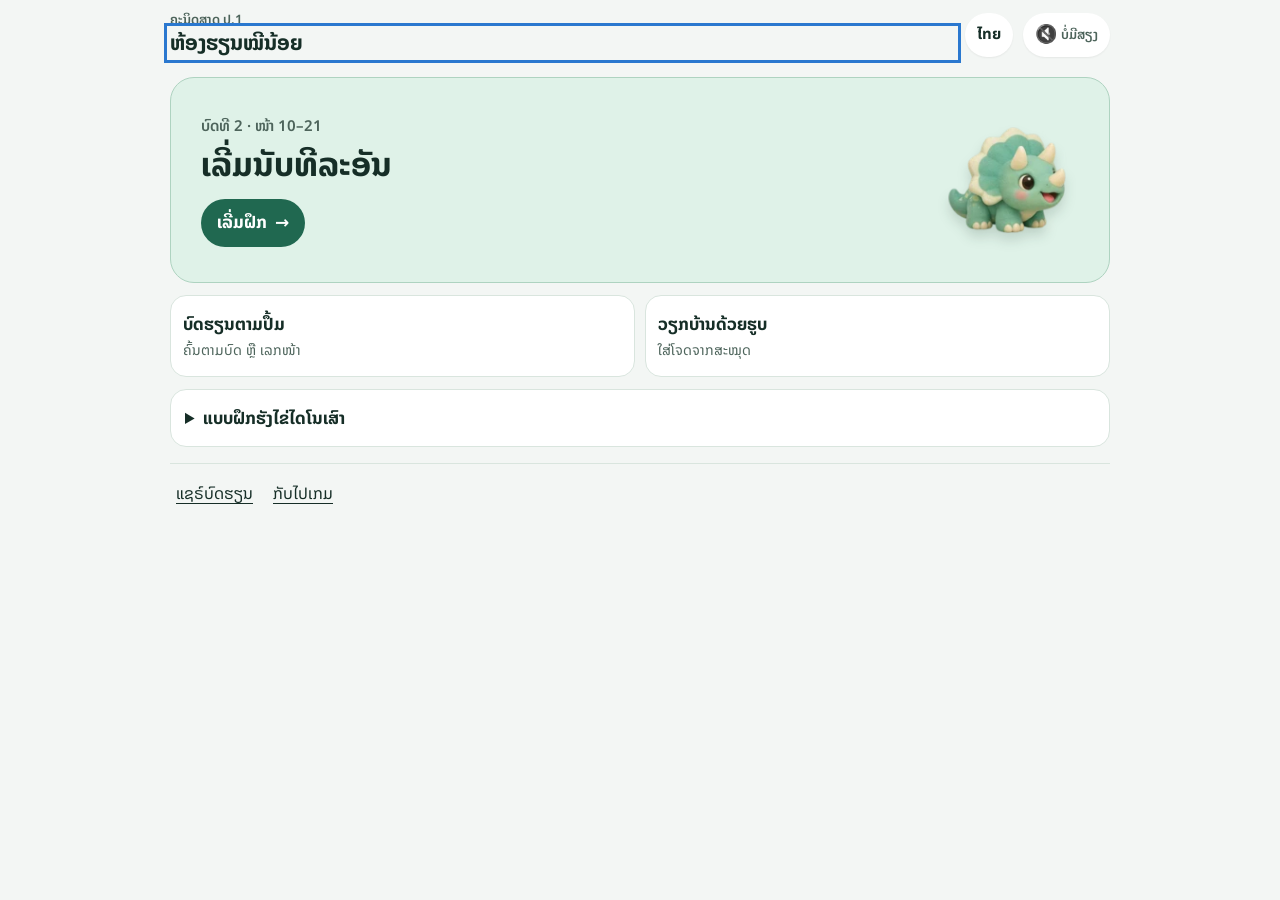
==== commit 48c8566e: "Simplify lesson navigation and size practice for phones and tablets" ====
--- a/lessons.html
+++ b/lessons.html
@@ -5,6 +5,10 @@
 <meta name="viewport" content="width=device-width, initial-scale=1, viewport-fit=cover">
 <meta name="theme-color" content="#F6F7F9">
 <meta name="description" content="ບົດຮຽນຄະນິດສາດ ປ.1 ຕາມແບບຮຽນລາວ ທີລະບົດ · บทเรียนคณิตศาสตร์ ป.1 ตามแบบเรียนลาว">
+<meta property="og:type" content="website">
+<meta property="og:title" content="ຫ້ອງຮຽນໝີນ້ອຍ ປ.1 · ห้องเรียนหมีน้อย ป.1">
+<meta property="og:description" content="ບົດຮຽນຄະນິດສາດຕາມປຶ້ມ ປ.1 ແລະ ໂຈດທີ່ແຕະລອງໄດ້ · บทเรียนตามแบบเรียนลาวและโจทย์ที่แตะลองได้">
+<meta property="og:image" content="https://sanyapanyasa.github.io/nab-lex/icons/icon-512.png">
 <link rel="icon" href="icons/favicon-48.png" sizes="48x48" type="image/png">
 <link rel="apple-touch-icon" href="icons/apple-touch-icon.png">
 <title>ຫ້ອງຮຽນໝີນ້ອຍ ປ.1</title>
@@ -16,8 +20,9 @@
    through three tabs (learn, practise, grown-ups), so the child only ever sees one picture, one
    sentence and one row of big buttons. */
 :root {
-  --bg: #F6F7F9; --card: #FFFFFF; --ink: #1E2638; --soft: #697285; --line: #E3E6EB;
-  --accent: #D94A64; --accent-soft: #FCE9ED; --on-accent: #FFFFFF;
+  --bg: #F3F6F4; --card: #FFFFFF; --ink: #162E27; --soft: #4D645B; --line: #D9E5DE;
+  --accent: #206850; --accent-soft: #DDF1E7; --on-accent: #FFFFFF;
+  --hero: #DFF2E8; --hero-edge: #AED3C0;
   --good: #178A52; --good-soft: #E2F4EA; --on-good: #FFFFFF;
   --sun: #F2B200; --sun-soft: #FFF5D6; --on-sun: #2A2108;
   --sky: #2A78CF; --sky-soft: #E3EEFB; --tomato: #D9482F; --tomato-soft: #FDE6E0; --leaf: #17905A; --grape: #7452DB;
@@ -32,7 +37,8 @@
 @media (prefers-color-scheme: dark) {
   :root:not([data-theme="light"]) {
     --bg: #12161F; --card: #1B212D; --ink: #EDF0F6; --soft: #A3ABBC; --line: #2B3343;
-    --accent: #FF7A92; --accent-soft: #3A1F28; --on-accent: #2A0A12;
+    --accent: #89DDBD; --accent-soft: #223F36; --on-accent: #10291F;
+    --hero: #223C34; --hero-edge: #466E61;
     --good: #3DCB86; --good-soft: #143426; --on-good: #06200F;
     --sun: #FFC93D; --sun-soft: #352C12; --on-sun: #231A04;
     --sky: #6AB0F7; --sky-soft: #172C46; --tomato: #FF7E66; --tomato-soft: #3B2019; --leaf: #3DCB86; --grape: #A98CFF;
@@ -41,7 +47,8 @@
 }
 :root[data-theme="dark"] {
   --bg: #12161F; --card: #1B212D; --ink: #EDF0F6; --soft: #A3ABBC; --line: #2B3343;
-  --accent: #FF7A92; --accent-soft: #3A1F28; --on-accent: #2A0A12;
+  --accent: #89DDBD; --accent-soft: #223F36; --on-accent: #10291F;
+  --hero: #223C34; --hero-edge: #466E61;
   --good: #3DCB86; --good-soft: #143426; --on-good: #06200F;
   --sun: #FFC93D; --sun-soft: #352C12; --on-sun: #231A04;
   --sky: #6AB0F7; --sky-soft: #172C46; --tomato: #FF7E66; --tomato-soft: #3B2019; --leaf: #3DCB86; --grape: #A98CFF;
@@ -59,29 +66,32 @@
 h1, h2, h3 { margin: 0; line-height: 1.35; text-wrap: balance; }
 .th { font-family: var(--font-th); }
 .num { font-family: var(--font-num); font-variant-numeric: tabular-nums; }
-.wrap { max-width: 640px; margin: 0 auto; }
+.wrap { max-width: 720px; margin: 0 auto; }
 
 /* top bar */
 body::before { content: ""; position: fixed; inset: 0 0 auto; height: env(safe-area-inset-top, 0px); z-index: 10; background: var(--bg); }
-.top { position: sticky; top: env(safe-area-inset-top, 0px); z-index: 5; display: flex; align-items: center; gap: 12px; padding: 12px 0; background: var(--bg); }
+.top { position: sticky; top: env(safe-area-inset-top, 0px); z-index: 5; display: flex; align-items: center; gap: 10px; padding: 12px 0; margin-bottom: 8px; background: var(--bg); }
 .ttl { flex: 1; min-width: 0; }
 .kicker { font: 600 13px/1.3 var(--font-lo); color: var(--soft); }
 .top h1 { font-size: 21px; }
 .icon-btn { min-width: 44px; height: 44px; padding: 0 12px; border-radius: 999px; border: 0; background: var(--card); display: inline-flex; align-items: center; justify-content: center; gap: 4px; font-size: 18px; box-shadow: 0 1px 2px rgba(0,0,0,.06); }
 .icon-btn small { font: 600 13px/1 var(--font-lo); color: var(--soft); }
+.voice-symbol { filter: grayscale(1); }
 
 /* contents */
-.lead { margin: 4px 0 16px; color: var(--soft); }
-.lead .th { display: block; font-size: 14px; }
+.catalog-search { display: grid; gap: 6px; margin: 0 0 14px; font-weight: 600; }
+.catalog-search input, #shareUrl { min-height: 48px; padding: 8px 12px; width: 100%; border: 1px solid var(--hero-edge); border-radius: 12px; background: var(--card); color: var(--ink); font: inherit; }
+.catalog-search input:focus, #shareUrl:focus { outline: 2px solid var(--focus); outline-offset: 1px; }
 .toc { list-style: none; margin: 0; padding: 0; display: grid; gap: 8px; }
-.toc a { display: flex; align-items: center; gap: 14px; padding: 12px 14px; border-radius: 16px; background: var(--card); color: inherit; text-decoration: none; }
+.toc a { display: flex; align-items: center; min-height: 68px; gap: 12px; padding: 11px 14px; height: 100%; border: 1px solid var(--line); border-radius: 14px; background: var(--card); color: inherit; text-decoration: none; }
 .toc a:hover { background: var(--accent-soft); }
-.toc .n { flex: none; width: 34px; height: 34px; border-radius: 50%; display: grid; place-items: center; background: var(--accent-soft); color: var(--accent); font: 700 16px/1 var(--font-num); }
+.toc .n { flex: none; width: 37px; height: 37px; border-radius: 10px; display: grid; place-items: center; background: var(--accent-soft); color: var(--accent); font: 700 18px/1 var(--font-num); }
 .toc .review .n { background: var(--good-soft); color: var(--good); }
 .toc .t { flex: 1; min-width: 0; font-weight: 600; line-height: 1.4; }
 .toc .t small { display: block; font: 13px/1.4 var(--font-lo); color: var(--soft); }
 .toc .done { flex: none; font: 600 14px/1.4 var(--font-num); color: var(--soft); text-align: right; }
 .toc .done span { display: block; }
+@media (min-width: 680px) { .toc { grid-template-columns: 1fr 1fr; } }
 
 /* tabs */
 .tabs { display: grid; grid-template-columns: repeat(3, 1fr); gap: 4px; padding: 4px; margin-bottom: 14px; border-radius: 14px; background: var(--card); }
@@ -109,7 +119,7 @@
 .qdots i.now { background: var(--accent); }
 .qdots i.ok { background: var(--sun); }
 .qdots i.help { background: var(--sky); }
-.qtext { margin: 0 4px 14px; font-size: 22px; font-weight: 700; line-height: 1.5; text-align: center; }
+.qtext { margin: 0 0 14px; font-size: clamp(22px, 5vw, 28px); font-weight: 700; line-height: 1.5; text-align: center; }
 .vis { display: grid; place-items: center; min-height: 120px; padding: 16px 12px; border-radius: 20px; background: var(--card); overflow-x: auto; }
 .choices { display: flex; flex-wrap: wrap; justify-content: center; gap: 12px; margin-top: 18px; }
 .choice { min-width: 84px; min-height: 72px; padding: 6px 18px; border-radius: 20px; border: 0; background: var(--card); font: 700 32px/1.2 var(--font-num); box-shadow: 0 2px 0 var(--line); }
@@ -117,7 +127,7 @@
 .choice.pic { font: 40px/1 var(--font-emoji); }
 .choice:active { transform: translateY(2px); box-shadow: none; }
 .choice.right { background: var(--good); color: var(--on-good); box-shadow: none; }
-.choice.wrong { opacity: .3; animation: shake .3s; box-shadow: none; }
+.choice.wrong { color: var(--soft); outline: 2px dashed var(--soft); outline-offset: -3px; box-shadow: none; text-decoration: line-through; animation: shake .25s; }
 .feedback { display: grid; gap: 12px; justify-items: center; margin-top: 18px; padding: 14px 16px; border-radius: 18px; text-align: center; }
 .feedback.good { background: var(--good-soft); }
 .feedback.help { background: var(--sky-soft); }
@@ -128,6 +138,23 @@
 .result .big { font: 700 44px/1 var(--font-num); color: var(--sun); letter-spacing: 6px; }
 .result .row { gap: 10px; }
 .plain { min-height: 52px; padding: 0 22px; border-radius: 999px; border: 0; background: var(--card); font-weight: 700; font-size: 17px; text-decoration: none; color: inherit; display: inline-flex; align-items: center; }
+.quiz-tools { display: flex; align-items: center; justify-content: space-between; gap: 10px; }
+.quiz-tools { margin: 0 0 8px; }
+.quiz-tools .qdots { margin: 0; }
+.quiz-tools .pause-btn { margin: 0; padding: 0 9px; }
+.quiz-card { padding: clamp(14px, 4vw, 24px); background: var(--card); border: 1px solid var(--line); border-radius: 20px; }
+.quiz-card .vis, .quiz-card .choice, .quiz-card .plain { background: var(--bg); }
+.quiz-card .vis { min-height: 104px; }
+.quiz-card .choice.right { background: var(--good); }
+.quiz-card .choices { gap: 8px; margin: 14px 0 0; }
+.quiz-card .choice { min-height: 60px; min-width: min(30%, 77px); padding: 6px 13px; }
+.quiz-aids { display: flex; flex-wrap: wrap; justify-content: center; gap: 2px 12px; }
+.quiz-aids .secondary { margin-inline: 0; padding-inline: 12px; }
+.quiz-aids .secondary:focus-visible, .school-links a:focus-visible { background: var(--accent-soft); }
+.quiz-card .feedback:empty { display: none; }
+.quiz-card .result { padding: 8px 0; }
+.quiz-card .result p { margin: 0; }
+.quiz-card .result > .go { display: inline-flex; align-items: center; text-decoration: none; text-align: center; }
 
 /* grown-ups */
 .parent { font: 16px/1.65 var(--font-lo); }
@@ -186,13 +213,18 @@
 .grid100 span.on { background: var(--sun); color: var(--on-sun); }
 svg text { font-family: var(--font-num); }
 .big-lao { font: 700 56px/1.2 var(--font-lo); letter-spacing: 6px; }
-.start-link { display: flex; align-items: center; justify-content: space-between; gap: 12px; padding: 12px 16px; margin-bottom: 18px; border: 1px solid var(--sky); border-radius: 16px; background: var(--sky-soft); color: var(--ink); text-decoration: none; font-weight: 700; }
-.start-link .start-name { flex: 1; }
-.start-link strong, .start-link small { display: block; }
-.start-link small { color: var(--ink); font-size: 14px; font-weight: 600; margin-top: 2px; }
-.foundation-link { background: var(--good-soft); border-color: var(--good); }
-.school-links { display: flex; gap: 8px 18px; flex-wrap: wrap; margin-bottom: 10px; }
-.school-links .secondary { display: inline-flex; align-items: center; margin: 0; }
+.foundation-link { display: grid; grid-template-columns: minmax(0, 1fr) auto; align-items: center; gap: 8px; padding: clamp(16px, 4vw, 30px); margin-bottom: 12px; color: var(--ink); background: var(--hero); border: 1px solid var(--hero-edge); border-radius: 24px; text-decoration: none; }
+.foundation-link h2 { font-size: clamp(23px, 5.5vw, 33px); text-wrap: wrap; }
+.foundation-link p { margin: 0 0 4px; color: var(--soft); font-size: 15px; font-weight: 600; }
+.foundation-link .go { margin-top: 12px; display: inline-flex; align-items: center; gap: 8px; min-height: 48px; font-size: 17px; padding-inline: 16px; }
+.foundation-link .lesson-dino { width: clamp(76px, 24vw, 144px); height: auto; aspect-ratio: 1; filter: drop-shadow(0 8px 6px #10291f24); }
+.school-links { display: grid; grid-template-columns: 1fr 1fr; gap: 10px; margin-bottom: 12px; }
+.school-links a { display: flex; flex-direction: column; justify-content: center; gap: 3px; min-height: 82px; padding: 12px; background: var(--card); color: var(--ink); border: 1px solid var(--line); border-radius: 16px; text-decoration: none; line-height: 1.45; }
+.school-links small { color: var(--soft); font-size: 14px; }
+.home-restart { display: inline-flex; align-items: center; margin: 0 0 8px; }
+.share-footer { display: flex; flex-wrap: wrap; align-items: center; gap: 6px 14px; margin-top: 16px; padding-top: 8px; border-top: 1px solid var(--line); color: var(--soft); font-size: 15px; }
+.share-footer .secondary { display: inline-flex; align-items: center; margin: 0; }
+.share-footer p { margin: 0; }
 .quick-coach { padding: 4px 14px; margin-top: 10px; border-radius: 14px; background: var(--card); font-size: 15px; }
 .quick-coach summary { cursor: pointer; min-height: 44px; align-content: center; font-weight: 700; }
 .quick-coach[open] { padding-bottom: 10px; }
@@ -245,8 +277,8 @@
 #toc { scroll-margin-top: 86px; }
 .activity { padding: clamp(14px, 4vw, 28px); border-radius: 20px; background: var(--card); text-align: center; }
 .activity .phase { margin: 0 0 8px; font-size: 14px; color: var(--soft); }
-.activity h2 { font-size: clamp(20px, 4vw, 26px); line-height: 1.55; }
-.activity-picture { display: grid; justify-items: center; align-content: center; gap: 12px; min-height: 110px; margin: 16px auto; }
+.activity h2 { font-size: clamp(22px, 5vw, 28px); line-height: 1.5; }
+.activity-picture { display: grid; grid-template-columns: minmax(0, 1fr); justify-items: center; align-content: center; gap: 12px; width: 100%; min-height: 110px; margin: 16px auto; }
 .activity-picture:empty { display: none; }
 .activity .eq { font-size: clamp(28px, 7vw, 38px); gap: 8px; }
 .activity .eq .box { min-width: 42px; height: 46px; border-radius: 9px; }
@@ -255,17 +287,17 @@
 .activity .choice.word { font-size: 17px; }
 .activity .choice[aria-disabled="true"] { color: var(--soft); text-decoration: line-through; }
 .activity .go { min-height: 48px; }
-.secondary { display: block; margin: 8px auto 0; min-height: 44px; border: 0; border-radius: 12px; background: transparent; color: var(--ink); text-decoration: underline; text-underline-offset: 4px; font-size: 15px; }
+.secondary { display: block; margin: 8px auto 0; min-height: 44px; border: 0; border-radius: 12px; background: transparent; color: var(--ink); text-decoration: underline; text-underline-offset: 4px; font-size: 16px; }
 .activity .feedback { margin: 12px 0 0; }
 .activity .feedback:empty { display: none; }
-.act-counters { display: grid; grid-template-columns: repeat(5, minmax(0, 1fr)); width: min(100%, 310px); gap: 5px; }
-.act-token { position: relative; display: grid; place-items: center; min-height: 45px; border-radius: 12px; background: var(--bg); border: 2px solid var(--line); font: 26px/1 var(--font-emoji); }
+.act-counters { display: grid; grid-template-columns: repeat(var(--columns, 5), minmax(0, 1fr)); width: min(100%, 350px); gap: 6px; }
+.act-token { position: relative; display: grid; place-items: center; min-height: 54px; min-width: 0; padding: 0; border-radius: 12px; background: var(--bg); border: 2px solid var(--line); font: clamp(27px, 8vw, 36px)/1 var(--font-emoji); }
 .act-token.new, .act-token.counted { background: var(--good-soft); border-color: var(--good); }
 .act-token.empty { background: transparent; border: 2px dashed var(--soft); }
 .act-token.gone { color: var(--soft); background: var(--bg); }
 .act-token.gone span { opacity: .4; }
 .act-token.gone::after { content: "×"; position: absolute; inset: 0; display: grid; place-items: center; font: 700 35px/1 var(--font-num); color: var(--ink); }
-.act-token b { position: absolute; right: -2px; bottom: -2px; min-width: 17px; border-radius: 8px; background: var(--good); color: var(--on-good); font: 700 12px/17px var(--font-num); }
+.act-token b { position: absolute; right: -2px; bottom: -2px; min-width: 21px; border-radius: 8px; background: var(--good); color: var(--on-good); font: 700 15px/21px var(--font-num); }
 .act-token[data-move], .pair-token[data-move] { border: 2px dashed var(--sky); }
 .act-counts { display: flex; justify-content: center; flex-wrap: wrap; gap: 4px 16px; font-size: 16px; }
 .act-counts b { font-size: 20px; }
@@ -286,14 +318,15 @@
 .stage svg, .vis svg, .activity svg { max-width: 100%; height: auto; }
 .col, .row, .activity-picture > * { min-width: 0; max-width: 100%; }
 
-.nest-links { margin: 0 0 18px; padding: 12px 15px; border-radius: 16px; background: var(--card); }
-.nest-links h2 { font-size: 17px; }
+.nest-links { margin: 0; padding: 4px 14px; border: 1px solid var(--line); border-radius: 16px; background: var(--card); }
+.nest-links summary { min-height: 48px; align-content: center; cursor: pointer; font-weight: 700; }
+.nest-links[open] { padding-bottom: 12px; }
 .nest-links div { display: grid; grid-template-columns: repeat(2, minmax(0,1fr)); gap: 6px; margin-top: 8px; }
 .nest-links a, .nest-launch { display: grid; align-content: center; min-height: 44px; border-radius: 10px; background: var(--good-soft); color: var(--ink); text-decoration: none; text-align: center; font-weight: 700; }
 .nest-links #nestContinue { background: transparent; font-size: 15px; text-decoration: underline; }
 .nest-launch { padding: 7px 12px; margin: 10px 0 0; }
 .nest-game { padding: clamp(12px,3vw,22px); border-radius: 22px; background: var(--card); }
-.nest-game h2 { margin: 4px 0 10px; font: 700 clamp(20px,4vw,25px)/1.45 var(--font-lo); text-align: center; }
+.nest-game h2 { margin: 4px 0 10px; font: 700 clamp(22px,5vw,28px)/1.45 var(--font-lo); text-align: center; }
 .nest-level { display: flex; align-items: center; justify-content: center; gap: 8px; color: var(--soft); font-size: 14px; }
 .nest-level .lesson-dino { width: 38px; height: 38px; }
 .nest-game[data-solved="true"] .lesson-dino { background-position-y: 50%; animation: nod .42s ease-out; }
@@ -311,14 +344,14 @@
 .nest-piece { position: relative; color: var(--ink); }
 .nest-tray { display: grid; grid-template-columns: repeat(5, 1fr); gap: 2px; width: 73px; min-height: 44px; padding: 4px; border: 2px solid var(--soft); border-radius: 9px; background: var(--card); }
 .nest-egg { display: grid; place-items: center; min-width: 0; width: 24px; height: 32px; padding: 0; border: 0; background: transparent; border-radius: 12px; }
-.nest-egg:enabled { width: 32px; height: 44px; }
+.nest-egg:enabled { width: 44px; height: 46px; }
 .nest-piece:enabled { cursor: pointer; outline: 2px dashed var(--sky); outline-offset: -2px; }
 .nest-egg:enabled { outline: 0; }
 .nest-egg:enabled:first-child { outline: 2px dashed var(--sky); }
 .nest-piece:enabled:focus-visible { outline: 3px solid var(--focus); }
 .nest-piece:disabled { opacity: 1; cursor: default; }
 .nest-speckle { display: block; width: 100%; aspect-ratio: .75; border-radius: 50% 50% 46% 46% / 62% 62% 38% 38%; border: 1px solid #806235; background: radial-gradient(circle at 61% 63%, #82642c 0 9%, transparent 10%), radial-gradient(circle at 36% 43%, #ab8241 0 10%, transparent 11%), #ffe6ad; }
-.nest-egg .nest-speckle { width: 19px; }
+.nest-egg .nest-speckle { width: 22px; }
 .nest-tray .lit { background-color: #95e1b0; outline: 1px solid #388455; }
 .nest-stats { display: flex; flex-wrap: wrap; justify-content: center; gap: 4px 14px; margin: 6px 0; color: var(--ink); font-size: 15px; }
 .nest-stats:empty, .nest-feedback:empty { display: none; }
@@ -331,6 +364,24 @@
 .nest-footer { display: flex; flex-wrap: wrap; justify-content: center; gap: 4px 16px; }
 .nest-footer .secondary { margin: 2px 0 0; }
 
+@media (min-width: 680px) {
+  .act-token { min-height: 66px; font-size: 40px; }
+  .quiz-card .choice, .activity .choice { min-height: 64px; }
+  .activity .go, .nest-controls .go { min-height: 56px; }
+  .nest-egg:enabled { height: 54px; width: 51px; }
+  .nest-egg .nest-speckle { width: 25px; }
+}
+@media (min-width: 900px) and (orientation: landscape) {
+  .wrap { max-width: 940px; }
+  #starter .activity:has(#actPicture:not(:empty)), .quiz-card:has(> .vis) {
+    display: grid; grid-template-columns: minmax(0, 1.05fr) minmax(0, .95fr);
+    column-gap: clamp(16px, 3vw, 34px); align-items: center;
+  }
+  #starter .activity:has(#actPicture:not(:empty)) > :not(#actPicture), .quiz-card:has(> .vis) > :not(.vis) { grid-column: 2; }
+  #starter .activity #actPicture, .quiz-card > .vis { grid-column: 1; grid-row: 1 / span 5; }
+  .nest-board { grid-template-columns: repeat(2, minmax(0, 1fr)); }
+}
+
 html[lang="th"] { --font-lo: "Noto Sans Thai", "Leelawadee UI", "Thonburi", system-ui, sans-serif; }
 .language-btn { font: 700 15px/1.3 "Noto Sans Thai", "Noto Sans Lao", system-ui, sans-serif; }
 html[lang="th"] .only-lo, html[lang="lo"] .only-th { display: none !important; }
@@ -342,7 +393,7 @@
 @media (prefers-reduced-motion: reduce) { *, *::before, *::after { animation: none !important; transition: none !important; } }
 @media (max-width: 480px) {
   :root { --u: 22px; }
-  .eq { font-size: 34px; gap: 8px; } .say p:first-child { font-size: 20px; } .qtext { font-size: 20px; }
+  .eq { font-size: 34px; gap: 8px; } .say p:first-child { font-size: 22px; }
   .frame { grid-template-columns: repeat(5, 28px); } .cell { width: 28px; height: 28px; }
   .icon-btn small { display: none; }
 }
@@ -351,22 +402,36 @@
 <div class="wrap">
   <header class="top">
     <button class="icon-btn" id="backBtn" type="button" aria-label="ສາລະບານ" hidden>←</button>
-    <div class="ttl"><div class="kicker" id="kicker">ຄະນິດສາດ ປ.1</div><h1 id="topTitle">ຫ້ອງຮຽນໝີນ້ອຍ</h1></div>
+    <div class="ttl"><div class="kicker" id="kicker">ຄະນິດສາດ ປ.1</div><h1 id="topTitle" tabindex="-1">ຫ້ອງຮຽນໝີນ້ອຍ</h1></div>
     <button class="icon-btn language-btn" type="button" id="languageBtn" data-original lang="th" aria-label="เปลี่ยนเป็นภาษาไทย">ไทย</button>
     <button class="icon-btn" id="voiceBtn" type="button" aria-pressed="true">🔊</button>
   </header>
 
   <main id="home">
-    <a class="start-link foundation-link" id="foundationLink" href="#bot-2"><span class="lesson-dino" aria-hidden="true"></span><span class="start-name"><strong id="foundationTitle">ເລີ່ມນັບທີລະອັນ</strong><small id="foundationTopic"></small></span><span aria-hidden="true">→</span></a>
+    <a class="foundation-link" id="foundationLink" href="#bot-2">
+      <div>
+        <p id="foundationTopic"></p>
+        <h2 id="foundationTitle">ເລີ່ມນັບທີລະອັນ</h2>
+        <span class="go"><span id="foundationAction">ເລີ່ມຝຶກ</span><span aria-hidden="true">→</span></span>
+      </div>
+      <span class="lesson-dino" aria-hidden="true"></span>
+    </a>
+    <a class="secondary home-restart" id="foundationNext" href="#bot-2" hidden>ໄປບົດທີ່ແນະນຳ</a>
     <div class="school-links">
-      <a class="secondary" href="#toc" id="schoolLink">ເລືອກບົດທີ່ຮຽນຢູ່ໂຮງຮຽນ ↓</a>
-      <a class="secondary" href="#homework">ເຮັດວຽກບ້ານດ້ວຍຮູບ</a>
+      <a href="#toc" id="schoolLink"><strong>ບົດຮຽນຕາມປຶ້ມ</strong><small>ຄົ້ນຕາມບົດ ຫຼື ເລກໜ້າ</small></a>
+      <a href="#homework"><strong>ວຽກບ້ານດ້ວຍຮູບ</strong><small>ໃສ່ໂຈດຈາກສະໝຸດ</small></a>
     </div>
-    <section class="nest-links"><h2>ຮັງໄຂ່ໄດໂນເສົາ · ຖາດລະ 10</h2><div>
+    <details class="nest-links"><summary>ແບບຝຶກຮັງໄຂ່ໄດໂນເສົາ</summary><div>
       <a href="#bot-7-nest">10 + 10</a><a href="#bot-14-nest">14 − 13</a>
       <a href="#bot-17-nest">15 + 20</a><a href="#bot-14-exchange">25 − 16</a>
-    </div><a id="nestContinue" class="secondary" hidden></a></section>
-    <p class="lead">ເລືອກບົດທີ່ລູກກຳລັງຮຽນຢູ່ໂຮງຮຽນ</p>
+    </div><a id="nestContinue" class="secondary" hidden></a></details>
+  </main>
+
+  <main id="catalog" hidden>
+    <label class="catalog-search">ຄົ້ນຫາດ້ວຍເລກບົດ, ເລກໜ້າ ຫຼື ຊື່ບົດ
+      <input id="chapterSearch" type="search" placeholder="ໜ້າ 25" autocomplete="off" maxlength="72">
+    </label>
+    <p id="chapterEmpty" role="status" hidden>ບໍ່ພົບບົດຮຽນ. ລອງພິມເລກໜ້າຈາກປຶ້ມ.</p>
     <ol class="toc" id="toc" tabindex="-1"></ol>
   </main>
 
@@ -414,9 +479,9 @@
 
   <main id="chapter" hidden>
     <nav class="tabs" role="tablist" aria-label="ບົດຮຽນ">
-      <button type="button" role="tab" id="tabLearn" aria-selected="true">ຮຽນ</button>
-      <button type="button" role="tab" id="tabPractice" aria-selected="false">ຝຶກ</button>
-      <button type="button" role="tab" id="tabParent" aria-selected="false">ພໍ່ແມ່</button>
+      <button type="button" role="tab" id="tabLearn" aria-controls="viewLearn" aria-selected="true">ຮຽນ</button>
+      <button type="button" role="tab" id="tabPractice" aria-controls="viewPractice" aria-selected="false" tabindex="-1">ຝຶກ</button>
+      <button type="button" role="tab" id="tabParent" aria-controls="viewParent" aria-selected="false" tabindex="-1">ພໍ່ແມ່</button>
     </nav>
 
     <section id="viewLearn" role="tabpanel" aria-labelledby="tabLearn">
@@ -470,8 +535,11 @@
     </section>
 
     <section id="viewPractice" role="tabpanel" aria-labelledby="tabPractice" hidden>
-      <div class="qdots" id="qStars"></div>
-      <div id="practice"></div>
+      <div class="quiz-tools">
+        <div class="qdots" id="qStars" aria-live="polite"></div>
+        <button type="button" class="secondary pause-btn" id="quizPause">ພັກກ່ອນ</button>
+      </div>
+      <div class="quiz-card" id="practice"></div>
     </section>
 
     <section id="viewParent" class="parent" role="tabpanel" aria-labelledby="tabParent" hidden>
@@ -482,15 +550,22 @@
       <label class="only-lo"><input type="checkbox" id="thaiVoice"> ໃຊ້ສຽງໄທໃນບົດທີ່ມີຄຳແປ ຖ້າເຄື່ອງບໍ່ມີສຽງລາວ</label></details>
     </section>
   </main>
+  <footer class="share-footer">
+    <button type="button" class="secondary" id="shareButton">ແຊຣ໌ບົດຮຽນ</button>
+    <a href="index.html" class="secondary" id="backToGame">ກັບໄປເກມ</a>
+    <p id="shareStatus" role="status"></p>
+    <input id="shareUrl" aria-label="ລິ້ງຂອງບົດຮຽນ" readonly hidden>
+  </footer>
 </div>
 
 <script>
 (() => {
   "use strict";
   const $ = (s, r = document) => r.querySelector(s);
-  const rnd = (a, b) => a + Math.floor(Math.random() * (b - a + 1));
-  const pick = (list) => list[Math.floor(Math.random() * list.length)];
-  const shuffle = (list) => { for (let i = list.length - 1; i > 0; i--) { const j = Math.floor(Math.random() * (i + 1)); [list[i], list[j]] = [list[j], list[i]]; } return list; };
+  let random = Math.random;
+  const rnd = (a, b) => a + Math.floor(random() * (b - a + 1));
+  const pick = (list) => list[Math.floor(random() * list.length)];
+  const shuffle = (list) => { for (let i = list.length - 1; i > 0; i--) { const j = Math.floor(random() * (i + 1)); [list[i], list[j]] = [list[j], list[i]]; } return list; };
   const range = (n) => Array.from({ length: n }, (_, i) => i);
   const esc = (s) => String(s).replace(/[&<>"]/g, (c) => ({ "&": "&amp;", "<": "&lt;", ">": "&gt;", '"': "&quot;" })[c]);
 
@@ -541,7 +616,7 @@
     if (!element || element.closest("[data-original]")) return;
     if (node.nodeType === 3) { localizeNode(node, ""); return; }
     if (node.nodeType !== 1) return;
-    for (const attr of ["aria-label", "title"]) if (node.hasAttribute(attr)) localizeNode(node, attr);
+    for (const attr of ["aria-label", "title", "placeholder"]) if (node.hasAttribute(attr)) localizeNode(node, attr);
     node.childNodes.forEach(paintLocale);
   }
   const languageArea = $(".wrap");
@@ -563,7 +638,7 @@
     $("#languageBtn").setAttribute("aria-label", language === "lo" ? "เปลี่ยนเป็นภาษาไทย" : "ປ່ຽນເປັນພາສາລາວ");
     renderVoice(pickVoice());
     paintLocale(languageArea);
-    if (language === "th") localeObserver.observe(languageArea, {subtree: true, childList: true, characterData: true, attributes: true, attributeFilter: ["aria-label", "title"]});
+    if (language === "th") localeObserver.observe(languageArea, {subtree: true, childList: true, characterData: true, attributes: true, attributeFilter: ["aria-label", "title", "placeholder"]});
   }
   function setLanguage(next) {
     if (language === next) return;
@@ -816,13 +891,14 @@
   }
   function renderVoice(p) {
     const label = !saved.voice ? "ປິດສຽງ" : p ? (p.lang === "lo" ? "ລາວ" : "ໄທ") : "ບໍ່ມີສຽງ";
-    $("#voiceBtn").innerHTML = `${saved.voice && p ? "🔊" : "🔇"} <small>${label}</small>`;
+    $("#voiceBtn").innerHTML = `<span aria-hidden="true" class="voice-symbol">${saved.voice && p ? "🔊" : "🔇"}</span> <small>${label}</small>`;
     $("#voiceBtn").setAttribute("aria-label", label);
     $("#noVoice").hidden = !!voiceFor(language) || (!!synth && !voicesChecked);
     $("#noVoice").textContent = language === "th" ? "เครื่องนี้ยังไม่มีเสียงอ่านภาษาไทย คุณพ่อคุณแม่อ่านโจทย์ให้ลูกฟังได้" : "ເຄື່ອງນີ້ຍັງບໍ່ມີສຽງອ່ານພາສາລາວ. ພໍ່ແມ່ອ່ານໂຈດໃຫ້ລູກຟັງໄດ້.";
     voiceMenu(p);
     $("#nestListen").hidden = !(saved.voice && p);
     $("#actListen").hidden = !(saved.voice && p);
+    if ($("#quizListen")) $("#quizListen").hidden = !(saved.voice && p);
     $("#workCompareListen").hidden = !(saved.voice && p);
   }
   let voicesChecked = false;
@@ -870,7 +946,6 @@
     } catch (e) { /* no audio */ }
   }
   const ding = () => { tone(880, 0.15); tone(1320, 0.25, "sine", 0.1, 0.1); };
-  const boing = () => { tone(220, 0.25, "triangle", 0.12); };
 
   /* ---------- pictures: plain HTML/SVG built from numbers ---------- */
   const P = {
@@ -1041,7 +1116,7 @@
     ],
     quiz() {
       const [eA, nA, eB, nB] = pick(PAIRS);
-      const a = rnd(3, 8), b = Math.random() < 0.25 ? a : rnd(3, 8), spread = a < b ? { spreadA: true } : a > b ? { spreadB: true } : { spreadB: true };
+      const a = rnd(3, 8), b = random() < 0.25 ? a : rnd(3, 8), spread = a < b ? { spreadA: true } : a > b ? { spreadB: true } : { spreadB: true };
       const ans = a > b ? "A" : b > a ? "B" : "=";
       return { sig: eA + a + b, kind: "word", text: `${nA} ກັບ ${nB} ອັນໃດຫຼາຍກວ່າ?`, th: thaiText(nA) + " กับ " + thaiText(nB) + " อะไรมีมากกว่า?", vis: P.match(eA, a, eB, b, spread),
         choices: opts([[`${eA} ${nA}`, "A", nA], [`${eB} ${nB}`, "B", nB], ["ພໍດີກັນ", "=", "ພໍດີກັນ"]]), answer: ans,
@@ -1100,7 +1175,7 @@
           why: `${a} ${ans} ${b}`, whyTh: `${a} ${ans === ">" ? "มากกว่า" : "น้อยกว่า"} ${b}`, hint: "ປາກອ້າໃສ່ເລກທີ່ຫຼາຍກວ່າ", hintTh: "ปากอ้าไปทางเลขที่มากกว่า", hintVis: P.row(P.frame([[a, "c1"]]), P.frame([[b, "c2"]])) };
       }
       if (k === "seq") {
-        const down = Math.random() < 0.3, start = down ? rnd(4, 10) : rnd(0, 6), seq = range(5).map((i) => (down ? start - i : start + i)).filter((v) => v >= 0 && v <= 10);
+        const down = random() < 0.3, start = down ? rnd(4, 10) : rnd(0, 6), seq = range(5).map((i) => (down ? start - i : start + i)).filter((v) => v >= 0 && v <= 10);
         const hole = rnd(1, seq.length - 2), ans = seq[hole];
         return { sig: "s" + start + down, text: "ເລກໃດຫາຍໄປ?", th: "เลขอะไรหายไป", vis: `<div class="eq">${seq.map((v, i) => (i === hole ? '<span class="box">?</span>' : `<span>${v}</span>`)).join("<span>–</span>")}</div>`,
           choices: nums(ans, 0, 10), answer: ans, why: down ? `ນັບລົງ: ${seq.join(", ")}` : `ນັບຂຶ້ນ: ${seq.join(", ")}`, whyTh: (down ? "นับถอยหลัง " : "นับขึ้น ") + seq.join(", "), hint: down ? "ນັບລົງເທື່ອລະ 1" : "ນັບຂຶ້ນເທື່ອລະ 1", hintTh: down ? "นับถอยหลังทีละ 1" : "นับขึ้นทีละ 1", hintVis: P.line(0, 10, { mark: ans }) };
@@ -1149,10 +1224,10 @@
       { vis: lineUp(["🍍", "🥭", "🍌", "🍎", "🍊", "🍈"], 2), lo: "ນັບຈາກເບື້ອງຊ້າຍ ໝາກກ້ວຍຢູ່ລຳດັບທີ 3 · ນັບຈາກເບື້ອງຂວາ ຢູ່ລຳດັບທີ 4", th: "นับจากซ้าย กล้วยอยู่ที่ 3 นับจากขวาอยู่ที่ 4" },
     ],
     quiz() {
-      const list = shuffle(ZOO.slice()).slice(0, rnd(5, 7)), i = rnd(0, list.length - 1), fromLeft = Math.random() < 0.6;
+      const list = shuffle(ZOO.slice()).slice(0, rnd(5, 7)), i = rnd(0, list.length - 1), fromLeft = random() < 0.6;
       const pos = fromLeft ? i + 1 : list.length - i;
       const side = fromLeft ? "ນັບຈາກເບື້ອງຊ້າຍ" : "ນັບຈາກເບື້ອງຂວາ", sideTh = fromLeft ? "นับจากซ้าย" : "นับจากขวา";
-      if (Math.random() < 0.5) {
+      if (random() < 0.5) {
         return { sig: list.join("") + i + fromLeft, text: `${side} ${ZOO_LO[list[i]]}ຢູ່ລຳດັບທີເທົ່າໃດ?`, th: `${sideTh} ${thaiText(ZOO_LO[list[i]])}อยู่ลำดับที่เท่าไร?`, vis: lineUp(list, i), choices: nums(pos, 1, list.length), answer: pos,
           why: `${side} ຢູ່ລຳດັບທີ ${pos}`, whyTh: `${sideTh} อยู่ลำดับที่ ${pos}`, hint: `ເລີ່ມນັບຈາກ${fromLeft ? "ຊ້າຍ" : "ຂວາ"} 1, 2, 3 … ຈົນຮອດໂຕທີ່ມີແສງ`, hintTh: `เริ่มนับจาก${fromLeft ? "ซ้าย" : "ขวา"} จนถึงตัวที่มีแสง` };
       }
@@ -1195,9 +1270,9 @@
     ],
     quiz() {
       const k = pick(["split", "split", "combine", "more", "hidden"]);
-      const X = Math.random() < 0.35 ? 10 : rnd(5, 9), a = rnd(1, X - 1), b = X - a;
+      const X = random() < 0.35 ? 10 : rnd(5, 9), a = rnd(1, X - 1), b = X - a;
       if (k === "split") {
-        const left = Math.random() < 0.5;
+        const left = random() < 0.5;
         return { sig: "s" + X + a + left, text: `${X} ແມ່ນ ${left ? `ເທົ່າໃດ ລວມກັບ ${b}` : `${a} ລວມກັບເທົ່າໃດ`}?`, th: `${X} คือ ${left ? `เท่าไรรวมกับ ${b}` : `${a} รวมกับเท่าไร`}`, vis: P.split(X, a, b, left ? "a" : "b"),
           choices: nums(left ? a : b, 0, 10), answer: left ? a : b, why: `${X} ແມ່ນ ${a} ລວມກັບ ${b}`, whyTh: `${X} คือ ${a} รวมกับ ${b}`,
           hint: `ມີ ${X} ເມັດ · ສ່ວນໜຶ່ງແມ່ນ ${left ? b : a} · ອີກສ່ວນໜຶ່ງມີຈັກເມັດ?`, hintTh: `มี ${X} ส่วนหนึ่งคือ ${left ? b : a} อีกส่วนมีเท่าไร`, hintVis: P.frame(left ? [[a, "hid"], [b, "c2"]] : [[a, "c1"], [b, "hid"]]) };
@@ -1256,7 +1331,7 @@
           hint: `ລວມເຂົ້າກັນ ແລ້ວນັບທັງໝົດເບິ່ງ`, hintTh: "รวมกันแล้วนับทั้งหมดดู", hintVis: P.frame([[a, "c1"], [b, "c2"]]) };
       }
       if (k === "zero") {
-        const a = rnd(1, 9), first = Math.random() < 0.5, x = first ? 0 : a, y = first ? a : 0;
+        const a = rnd(1, 9), first = random() < 0.5, x = first ? 0 : a, y = first ? a : 0;
         return { sig: "z" + x + y, text: `${x} + ${y} = ?`, th: `${x} + ${y} เท่ากับเท่าไร`, vis: P.eq([x, "+", y, "=", "?"]), choices: nums(a, 0, 10), answer: a,
           why: `ບວກກັບ 0 ໄດ້ເທົ່າເດີມ`, whyTh: "บวกกับ 0 ได้เท่าเดิม", hint: `0 ແມ່ນບໍ່ມີຈັກອັນ · ມີ ${a} ຢູ່ແລ້ວ ກໍຍັງແມ່ນ ${a}`, hintTh: `0 คือไม่มีเลย มี ${a} อยู่แล้วก็ยังเป็น ${a}`, hintVis: P.frame([[a, "c1"]]) };
       }
@@ -1328,13 +1403,13 @@
           hint: "ຈັບຄູ່ກັນເທື່ອລະອັນ ແລ້ວນັບອັນທີ່ບໍ່ມີຄູ່", hintTh: "จับคู่ทีละอัน แล้วนับอันที่ไม่มีคู่", hintVis: P.pairs(a, b) };
       }
       if (k === "zero") {
-        const n = rnd(1, 9), all = Math.random() < 0.5, r = all ? n : 0, left = n - r;
+        const n = rnd(1, 9), all = random() < 0.5, r = all ? n : 0, left = n - r;
         return { sig: "z" + n + r, text: `${n} − ${r} = ?`, th: `${n} − ${r} เท่ากับเท่าไร`, vis: P.eq([n, "−", r, "=", "?"]), choices: nums(left, 0, 10), answer: left,
           why: all ? "ເອົາອອກໝົດ ກໍບໍ່ເຫຼືອຈັກອັນ = 0" : "ບໍ່ເອົາອອກຈັກອັນ ກໍຍັງເທົ່າເດີມ", whyTh: all ? "เอาออกหมด ก็เหลือ 0" : "ไม่เอาออกเลย ก็ยังเท่าเดิม",
           hint: all ? `ມີ ${n} ເອົາອອກທັງ ${n} ຈະເຫຼືອຈັກອັນ?` : `ລົບ 0 ແມ່ນບໍ່ໄດ້ເອົາອອກຈັກອັນ`, hintTh: all ? "เอาออกหมดทุกอัน จะเหลือกี่อัน" : "ลบ 0 คือไม่ได้เอาอะไรออก", hintVis: P.frame(all ? [[n, "gone"]] : [[n, "c1"]]) };
       }
       if (k === "which") {
-        const add = Math.random() < 0.5, a = rnd(2, 6), b = rnd(1, 4);
+        const add = random() < 0.5, a = rnd(2, 6), b = rnd(1, 4);
         const text = add ? `ມີ${t.lo} ${a} ${t.c} ມາອີກ ${b} ${t.c} ລວມທັງໝົດມີຈັກ${t.c}? · ໃຊ້ການຄິດໄລ່ແບບໃດ?` : `ມີ${t.lo} ${a + b} ${t.c} ເອົາອອກໄປ ${b} ${t.c} ຍັງເຫຼືອຈັກ${t.c}? · ໃຊ້ການຄິດໄລ່ແບບໃດ?`;
         return { sig: "q" + add + a + b, kind: "word", text, th: add ? `มี${t.th} ${a} มาอีก ${b} รวมทั้งหมดเท่าไร ใช้บวกหรือลบ` : `มี${t.th} ${a + b} เอาออก ${b} เหลือเท่าไร ใช้บวกหรือลบ`,
           choices: opts([["ບວກ +", "+", "ບວກ"], ["ລົບ −", "−", "ລົບ"]]), answer: add ? "+" : "−",
@@ -1403,7 +1478,7 @@
           why: `${n} ແມ່ນ 10 ກັບ ${o}`, whyTh: `${n} คือ 10 กับ ${o}`, hint: "ນັບ 10 ອັນທຳອິດອອກ ແລ້ວນັບທີ່ເຫຼືອ", hintTh: "แยก 10 อันแรกออก แล้วนับที่เหลือ", hintVis: P.frame([[10, "c1"], [o, "c2"]]) };
       }
       if (k === "line") {
-        const from = pick([10, 12, 15]), up = Math.random() < 0.6, d = rnd(1, 5), to = up ? from + d : from - d;
+        const from = pick([10, 12, 15]), up = random() < 0.6, d = rnd(1, 5), to = up ? from + d : from - d;
         return { sig: "l" + from + up + d, text: up ? `ຈຳນວນທີ່ຫຼາຍກວ່າ ${from} ຢູ່ ${d} ຂີດໝາຍ ແມ່ນເທົ່າໃດ?` : `ຈຳນວນທີ່ໜ້ອຍກວ່າ ${from} ຢູ່ ${d} ຂີດໝາຍ ແມ່ນເທົ່າໃດ?`, th: up ? `จำนวนที่มากกว่า ${from} อยู่ ${d} ขีด` : `จำนวนที่น้อยกว่า ${from} อยู่ ${d} ขีด`,
           vis: P.line(5, 20, { mark: from }), choices: nums(to, 0, 20), answer: to, why: `${up ? "ໄປທາງຂວາ" : "ໄປທາງຊ້າຍ"} ${d} ຂີດ ຮອດ ${to}`, whyTh: `${up ? "ไปทางขวา" : "ไปทางซ้าย"} ${d} ขีด ถึง ${to}`,
           hint: up ? "ຫຼາຍກວ່າ ໃຫ້ຍ່າງໄປທາງຂວາ" : "ໜ້ອຍກວ່າ ໃຫ້ຍ່າງໄປທາງຊ້າຍ", hintTh: up ? "มากกว่าให้เดินไปทางขวา" : "น้อยกว่าให้เดินไปทางซ้าย", hintVis: P.line(5, 20, { hops: [{ from, to, label: (up ? "+" : "−") + d }], mark: from }) };
@@ -1462,7 +1537,7 @@
       { vis: P.row(P.clock(2, 30), P.clock(12, 30)), lo: "ຖ້າເຂັມສັ້ນຢູ່ລະຫວ່າງກາງ ໃຫ້ອ່ານເລກທີ່ເຂັມສັ້ນຫາກໍຜ່ານມາ ແລ້ວຕື່ມ ເຄິ່ງ · 2 ໂມງເຄິ່ງ · 12 ໂມງເຄິ່ງ", th: "ถ้าเข็มสั้นอยู่ตรงกลาง ให้อ่านเลขที่มาก่อน แล้วเติมคำว่าครึ่ง" },
     ],
     quiz() {
-      const h = rnd(1, 12), half = Math.random() < 0.5;
+      const h = rnd(1, 12), half = random() < 0.5;
       const opts = new Map([[timeLo(h, half), true]]);
       const others = shuffle([[h, !half], [h % 12 + 1, half], [(h + 10) % 12 + 1, half], [h % 12 + 1, false]]);
       for (const [hh, hf] of others) { if (opts.size >= 3) break; if (!opts.has(timeLo(hh, hf))) opts.set(timeLo(hh, hf), false); }
@@ -1679,7 +1754,7 @@
         return { sig: "c" + a + b + r, text: "ໃສ່ເຄື່ອງໝາຍ > < ຫຼື =", th: "ใส่เครื่องหมาย", vis: `<div class="eq"><span>${a} + ${b}</span><span class="box">?</span><span>${r}</span></div>`,
           choices: opts([[">", ">", "ຫຼາຍກວ່າ"], ["=", "=", "ເທົ່າກັບ"], ["<", "<", "ໜ້ອຍກວ່າ"]]), answer: ans, why: `${a} + ${b} = ${s} · ${s} ${ans} ${r}`, whyTh: `${a} + ${b} = ${s}`, hint: `ຄິດໄລ່ ${a} + ${b} ກ່ອນ ແລ້ວຈຶ່ງປຽບທຽບ`, hintTh: `คิด ${a} + ${b} ก่อนแล้วค่อยเทียบ` };
       }
-      const swap = Math.random() < 0.25, x = swap ? b : a, y = swap ? a : b;
+      const swap = random() < 0.25, x = swap ? b : a, y = swap ? a : b;
       return { sig: "s" + x + y, text: `${x} + ${y} = ?`, th: `${x} + ${y} เท่ากับเท่าไร`, vis: P.eq([x, "+", y, "=", "?"]), choices: nums(s, 10, 18), answer: s,
         why: m.lo.join(" · "), whyTh: m.th.join(" "), hint: m.lo[0] + " · " + m.lo[1], hintTh: m.th[0] + " " + m.th[1], hintVis: P.col(P.split(b, m.need, m.rest), P.frame([[a, "c1"], [m.need, "c2"], [m.rest, "c2"]])) };
     },
@@ -1869,7 +1944,7 @@
     ],
     quiz() {
       const w = rnd(1, 3), h = rnd(1, 2), n = 2 * w * h;
-      if (Math.random() < 0.6) return { sig: "n" + w + h, text: "ຮູບນີ້ໃຊ້ແຜ່ນສາມແຈຈັກແຜ່ນ?", th: "รูปนี้ใช้สามเหลี่ยมกี่แผ่น", vis: P.tris(w, h), choices: nums(n, 1, 14), answer: n,
+      if (random() < 0.6) return { sig: "n" + w + h, text: "ຮູບນີ້ໃຊ້ແຜ່ນສາມແຈຈັກແຜ່ນ?", th: "รูปนี้ใช้สามเหลี่ยมกี่แผ่น", vis: P.tris(w, h), choices: nums(n, 1, 14), answer: n,
         why: `ໃຊ້ ${n} ແຜ່ນ`, whyTh: `ใช้ ${n} แผ่น`, hint: "ແຕ່ລະຫ້ອງສີ່ແຈ ມີສາມແຈ 2 ແຜ່ນ", hintTh: "แต่ละช่องสี่เหลี่ยมมีสามเหลี่ยม 2 แผ่น" };
       const options = shuffle([[w, h], [w + 1, h], [Math.max(1, w - 1) === w ? w + 2 : w - 1, h]].filter((v, i, arr) => arr.findIndex((x) => x[0] * x[1] === v[0] * v[1]) === i)).slice(0, 3);
       if (!options.some((o) => o[0] * o[1] === w * h)) options[0] = [h, w];
@@ -1930,12 +2005,12 @@
           vis: P.hundred([n]), choices: nums(ans, 1, 100), answer: ans, why: `${dir > 0 ? "ເພີ່ມ" : "ຫຼຸດ"} ${Math.abs(dir)} ເປັນ ${ans}`, whyTh: `ได้ ${ans}`, hint: Math.abs(dir) === 10 ? "ຂຶ້ນລົງ ປ່ຽນ 10 · ຫຼັກຫົວໜ່ວຍຄືເກົ່າ" : "ຊ້າຍຂວາ ປ່ຽນ 1", hintTh: Math.abs(dir) === 10 ? "ขึ้นลงเปลี่ยนทีละ 10" : "ซ้ายขวาเปลี่ยนทีละ 1" };
       }
       if (k === "line") {
-        const n = rnd(25, 95), up = Math.random() < 0.5, d = rnd(1, 5), ans = up ? n + d : n - d;
+        const n = rnd(25, 95), up = random() < 0.5, d = rnd(1, 5), ans = up ? n + d : n - d;
         return { sig: "l" + n + up + d, text: `ຈຳນວນທີ່${up ? "ຫຼາຍກວ່າ" : "ໜ້ອຍກວ່າ"} ${n} ${wlo(d)}ຈຳນວນ ແມ່ນເທົ່າໃດ?`, th: `จำนวนที่${up ? "มากกว่า" : "น้อยกว่า"} ${n} อยู่ ${d} คือเท่าไร`, vis: P.line(n - 6, n + 6, { mark: n }), choices: nums(ans, 1, 100), answer: ans,
           why: `${n} ${up ? "+" : "−"} ${d} = ${ans}`, whyTh: `ได้ ${ans}`, hint: up ? "ຫຼາຍກວ່າ ໄປທາງຂວາ" : "ໜ້ອຍກວ່າ ໄປທາງຊ້າຍ", hintTh: up ? "มากกว่าไปทางขวา" : "น้อยกว่าไปทางซ้าย", hintVis: P.line(n - 6, n + 6, { mark: n, hops: [{ from: n, to: ans, label: (up ? "+" : "−") + d }] }) };
       }
       if (k === "tens") {
-        const a = rnd(1, 8), b = rnd(1, 10 - a), add = Math.random() < 0.6, x = add ? a * 10 : (a + b) * 10, y = b * 10, ans = add ? x + y : x - y;
+        const a = rnd(1, 8), b = rnd(1, 10 - a), add = random() < 0.6, x = add ? a * 10 : (a + b) * 10, y = b * 10, ans = add ? x + y : x - y;
         return { sig: "t" + x + add + y, text: `${x} ${add ? "+" : "−"} ${y} = ?`, th: `${x} ${add ? "+" : "−"} ${y} เท่ากับเท่าไร`, vis: P.eq([x, add ? "+" : "−", y, "=", "?"]), choices: nums(ans, 0, 100).map((c) => c), answer: ans,
           why: `${x / 10} ${add ? "+" : "−"} ${y / 10} = ${ans / 10} ກຸ່ມ · ${ans}`, whyTh: `${ans}`, hint: "ໃຫ້ຄິດເປັນກຸ່ມລະ 10", hintTh: "ให้คิดเป็นกลุ่มละ 10", hintVis: P.tens(x / 10, 0) };
       }
@@ -1993,7 +2068,7 @@
       { vis: `<div class="big-lao">໔ ໕ · ໒ ໖ · ໑ ໙</div>`, lo: "ລະວັງ ເລກທີ່ຄ້າຍກັນ: ໔ ກັບ ໕ · ໒ ກັບ ໖ · ໑ ກັບ ໙", th: "ระวังเลขที่หน้าตาคล้ายกัน" },
     ],
     quiz() {
-      const n = Math.random() < 0.5 ? rnd(0, 9) : rnd(10, 99), toArabic = Math.random() < 0.5;
+      const n = random() < 0.5 ? rnd(0, 9) : rnd(10, 99), toArabic = random() < 0.5;
       const pool = new Set([n]);
       const near = n < 10 ? shuffle(range(10).filter((d) => d !== n)) : shuffle([n % 10 * 10 + Math.floor(n / 10), n + 1, n - 1, n + 10].filter((v) => v !== n && v >= 0 && v <= 99));
       for (const v of near) { if (pool.size >= 3) break; pool.add(v); }
@@ -2245,7 +2320,7 @@
     }).join("");
     const totalLabel = count ? "ນັບແລ້ວ" : take ? "ຍັງເຫຼືອ" : "ຕອນນີ້ມີ";
     const change = count ? "" : `<span>${take ? "ລົງນ້ຳແລ້ວ" : "ເພີ່ມແລ້ວ"} <b>${n}</b></span>`;
-    const counters = `<div class="act-counters">${tokens}</div><div class="act-counts"><span>${totalLabel} <b>${current}</b></span>${change}</div>`;
+    const counters = `<div class="act-counters" style="--columns:${Math.min(spots, 5)}">${tokens}</div><div class="act-counts"><span>${totalLabel} <b>${current}</b></span>${change}</div>`;
     if (g.whole) return `<div class="count-on-board">${P.split(g.whole, g.start, "?", "b")}${counters}</div>`;
     return (g.equation ? P.eq(g.equation) : "") + counters;
   }
@@ -2268,7 +2343,7 @@
     activityState = { phase, moved: 0, counted: [], solved: false, hinted: false, wrong: new Set() };
     renderActivity();
   }
-  function activityHint(choice) {
+  function activityHint(choice, talk = true) {
     const task = activities[cur.id][activityState.phase];
     const feedback = $("#actFeedback");
     const guided = activityState.phase === "guided";
@@ -2280,7 +2355,7 @@
     feedback.className = "feedback help";
     feedback.textContent = line(cue + task.hint, (cue ? thaiText(cue).trim() + " " : "") + thaiText(task.hint));
     if (activityState.phase === "transfer" && transferHintPictures[cur.id]) feedback.insertAdjacentHTML("beforeend", transferHintPictures[cur.id]);
-    speak(cue + task.hint);
+    if (talk) { speak(cue + task.hint); checkpointLesson("activity"); }
   }
   function renderActivity() {
     const { phase, moved, counted, solved, wrong } = activityState;
@@ -2315,7 +2390,7 @@
     $("#starter").hidden = book;
     $("#bookSteps").hidden = !book;
     if (book) { showStep(); $("#stepNext").focus(); }
-    else $("#actQuestion").focus();
+    else { $("#actQuestion").focus(); checkpointLesson("activity"); }
   }
   $("#toBook").addEventListener("click", () => showBook(true));
   $("#toStarter").addEventListener("click", () => showBook(false));
@@ -2333,6 +2408,7 @@
         state.counted.push(i);
       }
       state.moved++;
+      checkpointLesson("activity");
       const now = g.mode === "take" ? g.start - state.moved : (g.start || 0) + state.moved;
       renderActivity();
       if (g.mode === "stages") {
@@ -2359,11 +2435,14 @@
         return;
       }
       state.solved = true;
+      if (state.phase === "guided") checkpointLesson("activity");
+      else clearChapterResume();
       renderActivity();
       $("#actQuestion").focus();
       speak(task.why);
     } else if (button.hasAttribute("data-transfer")) {
       resetActivity("transfer");
+      checkpointLesson("activity");
       $("#actQuestion").focus();
       speak(activities[cur.id].transfer.prompt);
     } else if (button.hasAttribute("data-practise")) {
@@ -2927,14 +3006,64 @@
     if (focus) workOp.focus({preventScroll: true});
   }
 
-  /* ---------- contents ---------- */
+  /* ---------- contents and shareable lesson links ---------- */
+  const navigationText = {
+    catalog: line("ບົດຮຽນຕາມປຶ້ມ", "บทเรียนตามหนังสือ"),
+    start: line("ເລີ່ມຝຶກ", "เริ่มฝึก"),
+    resume: line("ຮຽນຕໍ່", "เรียนต่อ"),
+    review: line("ທວນຄືນອີກ 2 ຂໍ້", "ทวนอีก 2 ข้อ"),
+    copied: line("ຄັດລອກລິ້ງແລ້ວ.", "คัดลอกลิงก์แล้ว"),
+    select: line("ເລືອກແລ້ວຄັດລອກລິ້ງນີ້.", "เลือกลิงก์นี้แล้วคัดลอก")
+  };
+  [
+    ["ຄົ້ນຕາມບົດ ຫຼື ເລກໜ້າ", "ค้นตามบทหรือเลขหน้า"],
+    ["ໄປບົດທີ່ແນະນຳ", "ไปบทที่แนะนำ"],
+    ["ວຽກບ້ານດ້ວຍຮູບ", "การบ้านด้วยภาพ"],
+    ["ໃສ່ໂຈດຈາກສະໝຸດ", "ใส่โจทย์จากสมุด"],
+    ["ແບບຝຶກຮັງໄຂ່ໄດໂນເສົາ", "แบบฝึกรังไข่ไดโนเสาร์"],
+    ["ຄົ້ນຫາດ້ວຍເລກບົດ, ເລກໜ້າ ຫຼື ຊື່ບົດ", "ค้นด้วยเลขบท เลขหน้า หรือชื่อบท"],
+    ["ໜ້າ 25", "หน้า 25"],
+    ["ບໍ່ພົບບົດຮຽນ. ລອງພິມເລກໜ້າຈາກປຶ້ມ.", "ไม่พบบทเรียน ลองค้นด้วยเลขหน้าในหนังสือ"],
+    ["ແຊຣ໌ບົດຮຽນ", "แชร์บทเรียน"], ["ກັບໄປເກມ", "กลับไปเกม"],
+    ["ລິ້ງຂອງບົດຮຽນ", "ลิงก์บทเรียน"], ["ພັກກ່ອນ", "พักก่อน"],
+    ["ກັບໜ້າຫຼັກ", "กลับหน้าแรก"], ["ກັບລາຍຊື່ບົດຮຽນ", "กลับรายชื่อบทเรียน"]
+  ].forEach(([lo, th]) => line(lo, th));
+  const catalogInput = $("#chapterSearch");
+  function filterCatalog() {
+    const query = catalogInput.value.trim().normalize("NFC").toLowerCase();
+    const hasPage = /^(?:ໜ້າ|ຫນ້າ|หน้า|page)\s*/.exec(query);
+    const hasChapter = /^(?:ບົດ(?:ທີ)?|บท(?:ที่)?|chapter)\s*/.exec(query);
+    const number = workNumber(query.slice((hasPage || hasChapter)?.[0].length ?? 0));
+    const rows = $("#toc").children;
+    let visible = 0;
+    CHAPTERS.forEach((c, i) => {
+      const [from, to] = c.pages.split("–").map(Number);
+      const matches = !query || (Number.isFinite(number)
+        ? (!hasPage && c.id === number) || (!hasChapter && number >= from && number <= to)
+        : [c.lo, c.th].some(title => title.normalize("NFC").toLowerCase().includes(query)));
+      rows[i].hidden = !matches;
+      if (matches) visible++;
+    });
+    $("#chapterEmpty").hidden = visible > 0;
+  }
+  catalogInput.addEventListener("input", filterCatalog);
+  function lessonCaption(chapter) {
+    return chapter.review ? line(`ໜ້າ ${chapter.pages}`, `หน้า ${chapter.pages}`) :
+      line(`ບົດທີ ${chapter.id} · ໜ້າ ${chapter.pages}`, `บทที่ ${chapter.id} · หน้า ${chapter.pages}`);
+  }
   function renderToc() {
     const next = foundation.find(([id]) => !saved.explained[id]);
-    const start = $("#foundationLink");
-    start.href = next ? "#bot-" + next[0] : "#toc";
-    $("#foundationTitle").textContent = next ? next[1] : "ເລືອກບົດຮຽນຕາມປຶ້ມ";
-    const chapter = next && CHAPTERS.find(c => c.id === next[0]);
-    $("#foundationTopic").textContent = chapter ? line(`ບົດທີ ${chapter.id} · ${chapter.lo}`, `บทที่ ${chapter.id} · ${chapter.th}`) : "";
+    const nextHref = next ? "#bot-" + next[0] : "#toc";
+    const nextChapter = next && CHAPTERS.find(c => c.id === next[0]);
+    const pending = resumePoint && CHAPTERS.find(c => String(c.id) === resumePoint.chapter);
+    const showNext = Boolean(pending && String(nextChapter?.id) !== String(pending.id));
+    $("#foundationLink").href = pending ? "#resume" : nextHref;
+    $("#foundationTitle").textContent = pending?.lo || next?.[1] || navigationText.catalog;
+    $("#foundationTopic").textContent = pending || nextChapter ? lessonCaption(pending || nextChapter) : "";
+    $("#foundationAction").textContent = pending ? (resumePoint.view === "review" ? navigationText.review : navigationText.resume) :
+      next ? navigationText.start : navigationText.catalog;
+    $("#foundationNext").href = nextHref;
+    $("#foundationNext").hidden = !showNext;
     const kind = nestReport.lastKind, continuation = $("#nestContinue");
     continuation.hidden = !kind;
     if (kind) {
@@ -2946,20 +3075,88 @@
       const scores = best.map(([n, size]) => `<span aria-label="ຕອບເອງ ${n} ໃນ ${size} ຂໍ້">★ ${n}/${size}</span>`).join("");
       return `<li><a href="#bot-${c.id}" class="${c.review ? "review" : ""}"><span class="n">${c.review ? "★" : c.id}</span><span class="t">${c.lo}<small>ໜ້າ ${c.pages}</small></span>${scores ? `<span class="done">${scores}</span>` : ""}</a></li>`;
     }).join("");
+    filterCatalog();
+  }
+
+  /* A single bookmark for the current lesson. Rebuild quiz questions from a seed, not stored HTML. */
+  const resumeKey = "ph1-lesson-resume.v1";
+  const lessonViews = ["activity", "book", "practice", "review"];
+  let resumePoint = null;
+  try {
+    const record = JSON.parse(localStorage.getItem(resumeKey));
+    if (record && lessonViews.includes(record.view) && CHAPTERS.some(c => String(c.id) === record.chapter)) resumePoint = record;
+  } catch (e) { /* storage unavailable */ }
+  function saveResume(point) {
+    resumePoint = point;
+    try {
+      if (point) localStorage.setItem(resumeKey, JSON.stringify(point));
+      else localStorage.removeItem(resumeKey);
+    } catch (e) { /* session only */ }
+  }
+  function clearChapterResume() {
+    if (resumePoint?.chapter === String(cur.id)) saveResume(null);
+  }
+  function checkpointLesson(view, review) {
+    if (!cur || nest) return;
+    const {wrong, ...activity} = activityState;
+    const point = {chapter: String(cur.id), view, activity: {...activity, wrong: [...wrong]}, slide: stepI};
+    if (view === "review") point.review = review;
+    if (quiz?.seed !== undefined && quiz.i < quiz.qs.length) {
+      point.quiz = {seed: quiz.seed, size: quiz.qs.length, review: quiz.review,
+        signature: quiz.qs.map(questionKey).join("|"), i: quiz.i, marks: quiz.marks, hinted: quiz.hinted, wrong: [...quiz.wrong]};
+    }
+    saveResume(point);
+  }
+  function indexes(value, upper) {
+    return Array.isArray(value) ? [...new Set(value.filter(i => Number.isInteger(i) && i >= 0 && i < upper))] : [];
+  }
+  function restoreActivity(point) {
+    const a = point?.activity;
+    if (!a) return;
+    const phase = a.phase === "transfer" ? "transfer" : "guided";
+    const max = phase === "guided" ? guide[cur.id]?.moves || 0 : 0;
+    const counted = indexes(a.counted, max);
+    const moved = guide[cur.id]?.mode === "count" ? counted.length : Math.min(max, Number.isInteger(a.moved) ? Math.max(0, a.moved) : 0);
+    const task = activities[cur.id][phase];
+    activityState = {phase, moved, counted, solved: moved === max && a.solved === true, hinted: a.hinted === true,
+      wrong: new Set(indexes(a.wrong, task.choices.length).filter(i => task.choices[i] !== task.answer))};
+    renderActivity();
+    if (activityState.hinted && !activityState.solved && moved === max) {
+      activityHint(task.choices[[...activityState.wrong].at(-1)], false);
+    }
   }
 
   /* ---------- a chapter: three tabs ---------- */
   let cur = null, stepI = 0, quiz = null;
   const TABS = { learn: ["#tabLearn", "#viewLearn"], practice: ["#tabPractice", "#viewPractice"], parent: ["#tabParent", "#viewParent"] };
-  function showTab(name) {
+  function showTab(name, remember = true) {
     stopLessonSpeech();
-    Object.entries(TABS).forEach(([k, [tab, view]]) => { $(tab).setAttribute("aria-selected", String(k === name)); $(view).hidden = k !== name; });
-    if (name === "practice" && quiz && quiz.i < quiz.qs.length) { const q = quiz.qs[quiz.i]; speak(q.say || q.text, q.th); }
+    Object.entries(TABS).forEach(([k, [tab, view]]) => {
+      $(tab).setAttribute("aria-selected", String(k === name));
+      $(tab).tabIndex = k === name ? 0 : -1;
+      $(view).hidden = k !== name;
+    });
+    if (name === "practice" && quiz && quiz.i < quiz.qs.length) {
+      const q = quiz.qs[quiz.i];
+      if (remember) checkpointLesson("practice");
+      if (quiz.marks[quiz.i] === undefined) speak(q.say || q.text, q.th);
+    }
     window.scrollTo(0, 0);
   }
   $("#tabLearn").addEventListener("click", () => showTab("learn"));
   $("#tabPractice").addEventListener("click", () => showTab("practice"));
   $("#tabParent").addEventListener("click", () => showTab("parent"));
+  $(".tabs").addEventListener("keydown", event => {
+    const keys = ["ArrowLeft", "ArrowRight", "Home", "End"];
+    if (!keys.includes(event.key)) return;
+    const names = Object.keys(TABS);
+    const selected = names.findIndex(name => $(TABS[name][0]).getAttribute("aria-selected") === "true");
+    const index = event.key === "Home" ? 0 : event.key === "End" ? names.length - 1 :
+      (selected + (event.key === "ArrowLeft" ? -1 : 1) + names.length) % names.length;
+    event.preventDefault();
+    showTab(names[index]);
+    $(TABS[names[index]][0]).focus();
+  });
   function renderCoach(c) {
     const a = activities[c.id], confirmed = Boolean(saved.explained[c.id]);
     const items = [[coachingLabels.show, a.home], [coachingLabels.ask, a.ask], [coachingLabels.look, teachingGoals[c.id]]];
@@ -2975,18 +3172,35 @@
     store();
     renderCoach(cur);
   });
-  [$("#schoolLink"), $("#foundationLink")].forEach(link => link.addEventListener("click", event => {
-    if (link.hash !== "#toc") return;
-    event.preventDefault();
-    $("#toc").scrollIntoView({block: "start"});
-    $("#toc").focus({preventScroll: true});
-  }));
-  function openChapter(c, expedition) {
+  $("#shareButton").addEventListener("click", async () => {
+    const url = new URL(location.href);
+    url.search = "";
+    if (cur) url.hash = /^#bot-/.test(location.hash) ? location.hash : "#bot-" + cur.id;
+    else if (!["#toc", "#homework"].includes(location.hash)) url.hash = "";
+    const view = location.href;
+    const status = $("#shareStatus"), field = $("#shareUrl");
+    try {
+      if (navigator.share) {
+        await navigator.share({title: $("#topTitle").textContent, url: url.href});
+      } else {
+        await navigator.clipboard.writeText(url.href);
+        if (view === location.href) status.textContent = navigationText.copied;
+      }
+    } catch (e) {
+      if (e.name === "AbortError" || view !== location.href) return;
+      field.value = url.href;
+      field.hidden = false;
+      field.focus();
+      field.select();
+      status.textContent = navigationText.select;
+    }
+  });
+  function openChapter(c, expedition, point) {
     cur = c;
     $("#home").hidden = true;
     $("#chapter").hidden = false;
     $("#backBtn").hidden = false;
-    $("#kicker").textContent = c.review ? `ໜ້າ ${c.pages}` : `ບົດທີ ${c.id} · ໜ້າ ${c.pages}`;
+    $("#kicker").textContent = lessonCaption(c);
     $("#topTitle").textContent = c.lo;
     const routeKey = nestChapters[c.id], launch = $("#nestLaunch");
     launch.hidden = !routeKey || !!expedition;
@@ -3008,10 +3222,22 @@
     resetActivity();
     $("#quickCoach").open = false;
     renderCoach(c);
-    stepI = 0;
+    stepI = Number.isInteger(point?.slide) ? Math.min(Math.max(0, point.slide), c.learn.length - 1) : 0;
     showStep(false);
-    startQuiz(false);
-    showTab("learn");
+    if (point?.view === "book") {
+      $("#starter").hidden = true;
+      $("#bookSteps").hidden = false;
+    }
+    if (point) restoreActivity(point);
+    const bookmark = point?.quiz;
+    if (point?.view === "review") {
+      startQuiz(false, 2, reviewPatterns(point.review));
+      showTab("practice");
+    } else {
+      const size = [2, 3, 5].includes(bookmark?.size) ? bookmark.size : 3;
+      startQuiz(false, size, reviewPatterns(bookmark?.review), bookmark);
+      showTab(point?.view === "practice" ? "practice" : "learn", false);
+    }
   }
   function showStep(talk = true) {
     const st = cur.learn[stepI];
@@ -3021,89 +3247,176 @@
     $("#stepDots").innerHTML = cur.learn.map((_, i) => `<span class="${i <= stepI ? "on" : ""}"></span>`).join("");
     $("#stepPrev").disabled = stepI === 0;
     $("#stepNext").textContent = stepI === cur.learn.length - 1 ? "ໄປຝຶກ →" : "ຕໍ່ໄປ →";
-    if (talk) speak(st.lo, st.th);
+    if (talk) { speak(st.lo, st.th); checkpointLesson("book"); }
   }
   $("#stepPrev").addEventListener("click", () => { if (stepI > 0) { stepI--; showStep(); } });
   $("#stepNext").addEventListener("click", () => { if (stepI < cur.learn.length - 1) { stepI++; showStep(); } else showTab("practice"); });
   $("#stepVis").addEventListener("click", () => speak(cur.learn[stepI].lo, cur.learn[stepI].th));
   $("#stepSay").addEventListener("click", () => speak(cur.learn[stepI].lo, cur.learn[stepI].th));
 
-  /* ---------- practice: five questions, a hint after a miss, a star for each first-try answer ---------- */
-  const PRAISE = [["ເກັ່ງຫຼາຍ!", "เก่งมาก!"], ["ຖືກຕ້ອງ!", "ถูกต้อง!"], ["ສຸດຍອດ!", "สุดยอด!"], ["ແມ່ນແລ້ວ!", "ใช่แล้ว!"]];
-  PRAISE.forEach(([lo, th]) => line(lo, th));
-  function startQuiz(talk = true, size = 3) {
-    const seen = new Set(), qs = [];
-    for (let g = 0; qs.length < size && g < 60; g++) {
-      const q = cur.quiz();
-      const sig = q.sig || q.text + q.answer;
-      if (!seen.has(sig) || g > 40) { seen.add(sig); qs.push(q); }
-    }
+  /* ---------- short practice and a second look at the questions that needed help ---------- */
+  const quizText = {
+    good: line("ຖືກຕ້ອງ!", "ถูกต้อง!"),
+    done: line("ຝຶກຈົບແລ້ວ", "ฝึกจบแล้ว"),
+    explain: line("ເລືອກ 1 ຂໍ້ ແລ້ວຊີ້ ຫຼື ແຕ້ມໃຫ້ພໍ່ແມ່ເບິ່ງວ່າຄິດແນວໃດ.", "เลือก 1 ข้อ แล้วชี้หรือวาดให้พ่อแม่ดูว่าคิดอย่างไร"),
+    suggested: line("ລອງໂຈດໃໝ່ໃນບົດນີ້. ເປີດຄຳໃບ້ໄດ້ເມື່ອຕ້ອງການ.", "ลองโจทย์ใหม่ในบทนี้ เปิดคำใบ้ได้เมื่อต้องการ"),
+    hear: line("ຟັງຄຳຖາມອີກເທື່ອ", "ฟังโจทย์อีกครั้ง")
+  };
+  const questionKey = q => String(q.sig ?? q.text + q.answer);
+  const questionPattern = q => (q.kind || "num") + "|" + q.text.replace(/[0-9໐-໙]+/g, "#");
+  function reviewPatterns(value) {
+    return Array.isArray(value) ? value.slice(0, 5).filter(p => p && typeof p.pattern === "string" && p.pattern.length <= 300 &&
+      typeof p.key === "string" && p.key.length <= 180) : [];
+  }
+  function buildRound(size, seed, review) {
+    const seen = new Set(review.map(p => p.key));
+    const previousRandom = random;
+    let value = seed;
+    random = () => {
+      value = (Math.imul(1664525, value) + 1013904223) >>> 0;
+      return value / 4294967296;
+    };
+    try {
+      return range(size).map((_, i) => {
+        const target = review[i % review.length]?.pattern;
+        let fallback;
+        for (let attempt = 0; attempt < (target ? 90 : 35); attempt++) {
+          const q = cur.quiz(), key = questionKey(q);
+          if (seen.has(key)) continue;
+          fallback ??= q;
+          if (!target || questionPattern(q) === target) { fallback = q; break; }
+        }
+        const question = fallback || cur.quiz();
+        seen.add(questionKey(question));
+        return question;
+      });
+    } finally { random = previousRandom; }
+  }
+  function startQuiz(talk = true, size = 3, review = [], bookmark = null) {
+    const seed = Number.isInteger(bookmark?.seed) ? bookmark.seed >>> 0 : Math.floor(random() * 4294967296);
+    const qs = buildRound(size, seed, review);
     roundPhrases = new Map();
     qs.forEach(q => {
       for (const [lo, th] of [[q.text, q.th], [q.hint, q.hintTh], [q.why, q.whyTh]]) {
         if (lo && th && containsLao.test(lo)) roundPhrases.set(lo, th);
       }
     });
-    quiz = { qs, i: 0, marks: [], tries: 0 };
+    quiz = {qs, seed, review, i: 0, marks: [], hinted: false, wrong: new Set()};
+    if (bookmark?.signature === qs.map(questionKey).join("|") && Number.isInteger(bookmark.i) &&
+        bookmark.i >= 0 && bookmark.i < size && Array.isArray(bookmark.marks)) {
+      const q = qs[bookmark.i];
+      quiz.i = bookmark.i;
+      quiz.marks = bookmark.marks.slice(0, quiz.i + 1).map(n => n === 1 ? 1 : 0);
+      quiz.hinted = bookmark.hinted === true;
+      quiz.wrong = new Set(indexes(bookmark.wrong, q.choices.length).filter(i => q.choices[i].value !== q.answer));
+    }
     showQ(talk);
+    if (talk) checkpointLesson("practice");
   }
   function renderStars() {
     const size = quiz.qs.length, count = Math.min(quiz.i + 1, size);
-    $("#qStars").innerHTML = `<span>ຂໍ້ ${count} / ${size}</span>` + range(size).map((i) => `<i aria-hidden="true" class="${quiz.marks[i] === 1 ? "ok" : quiz.marks[i] === 0 ? "help" : i === quiz.i ? "now" : ""}"></i>`).join("");
+    const label = line(`ຂໍ້ ${count} / ${size}`, `ข้อ ${count} / ${size}`);
+    $("#qStars").innerHTML = `<span>${label}</span>` + range(size).map(i =>
+      `<i aria-hidden="true" class="${quiz.marks[i] === 1 ? "ok" : quiz.marks[i] === 0 ? "help" : i === quiz.i ? "now" : ""}"></i>`
+    ).join("");
+  }
+  function showQuizResult() {
+    const got = quiz.marks.filter(m => m === 1).length, size = quiz.qs.length;
+    const missed = quiz.qs.filter((_, i) => quiz.marks[i] === 0).map(q => ({pattern: questionPattern(q), key: questionKey(q)}));
+    if (size === 3 || size === 5) {
+      const record = size === 3 ? saved.shortBest : saved.best;
+      if (record[cur.id] === undefined || got > record[cur.id]) { record[cur.id] = got; store(); }
+    }
+    if (!nest) {
+      if (missed.length) checkpointLesson("review", missed);
+      else clearChapterResume();
+    }
+    const next = CHAPTERS[CHAPTERS.indexOf(cur) + 1];
+    const result = line(`ຕອບເອງ ${got} / ${size} ຂໍ້`, `ตอบเอง ${got} / ${size} ข้อ`);
+    $("#practice").innerHTML = `<div class="result"><h2 class="qtext" tabindex="-1">${quizText.done}</h2><p>${result}</p><p>${missed.length ? quizText.suggested : quizText.explain}</p>
+      ${missed.length ? `<button class="go" id="quizReview" type="button">${navigationText.review}</button><a class="secondary" href="#">ພໍແລ້ວມື້ນີ້</a>` : '<a class="go" href="#">ພໍແລ້ວມື້ນີ້</a>'}
+      <div class="row"><button class="plain" id="again" type="button">ຝຶກອີກ 3 ຂໍ້</button><button class="plain" id="fullRound" type="button">ຝຶກ 5 ຂໍ້</button></div>
+      ${next && !missed.length ? `<a class="secondary" href="#bot-${next.id}">ບົດຕໍ່ໄປ →</a>` : ""}</div>`;
+    $("#practice h2").focus();
+    speak(quizText.done + ". " + (missed.length ? quizText.suggested : quizText.explain));
+    $("#quizReview")?.addEventListener("click", () => startQuiz(true, 2, missed));
+    $("#again").addEventListener("click", () => startQuiz());
+    $("#fullRound").addEventListener("click", () => startQuiz(true, 5));
+    renderToc();
   }
   function showQ(talk = true) {
     renderStars();
-    const box = $("#practice");
-    if (quiz.i >= quiz.qs.length) {
-      const got = quiz.marks.filter((m) => m === 1).length;
-      const size = quiz.qs.length, record = size === 3 ? saved.shortBest : saved.best;
-      if (record[cur.id] === undefined || got > record[cur.id]) { record[cur.id] = got; store(); }
-      const i = CHAPTERS.indexOf(cur), next = CHAPTERS[i + 1];
-      const msg = ["ຝຶກຈົບແລ້ວ! ເລືອກໜຶ່ງຂໍ້ ແລ້ວລອງເລົ່າວິທີຄິດໃຫ້ພໍ່ແມ່ຟັງ.", "ฝึกจบแล้ว ลองเลือกหนึ่งข้อแล้วเล่าวิธีคิดให้พ่อแม่ฟัง"];
-      line(msg[0], msg[1]);
-      box.innerHTML = `<div class="result"><p class="qtext">${msg[0]}</p><p>ຕອບເອງໃນຄັ້ງທຳອິດ ${got} / ${size} ຂໍ້</p><a class="plain" href="#">ພໍແລ້ວມື້ນີ້</a><div class="row"><button class="plain" id="again" type="button">ຝຶກອີກ 3 ຂໍ້</button><button class="plain" id="fullRound" type="button">ຝຶກ 5 ຂໍ້</button></div>${next ? `<a class="secondary" href="#bot-${next.id}">ບົດຕໍ່ໄປ →</a>` : ""}</div>`;
-      speak(...msg);
-      $("#again").addEventListener("click", () => startQuiz());
-      $("#fullRound").addEventListener("click", () => startQuiz(true, 5));
-      renderToc();
-      return;
-    }
-    const q = quiz.qs[quiz.i];
-    quiz.tries = 0;
-    quiz.hinted = false;
-    const kind = q.kind || "num";
-    const words = /[\u0E80-\u0EFF]/.test(q.text) || !q.vis;
-    box.innerHTML = `<p class="${words ? "qtext" : "sr"}">${esc(q.text)}</p>${q.vis ? `<div class="vis">${q.vis}</div>` : ""}<div class="choices">${q.choices.map((c, i) => `<button class="choice ${kind}" type="button" data-i="${i}" aria-label="${esc(c.say || c.label)}">${c.label}</button>`).join("")}</div><button class="secondary" id="quizHint" type="button">ຂໍຄຳໃບ້</button><div id="fb" role="status"></div>`;
+    const finished = quiz.i >= quiz.qs.length;
+    $("#quizPause").hidden = finished;
+    if (finished) { showQuizResult(); return; }
+    const q = quiz.qs[quiz.i], box = $("#practice");
+    const kind = q.kind || "num", words = /[\u0E80-\u0EFF]/.test(q.text) || !q.vis;
+    quiz.wrong ??= new Set();
+    box.innerHTML = `<h2 id="quizPrompt" class="${words ? "qtext" : "sr"}" tabindex="-1">${esc(q.text)}</h2>
+      ${q.vis ? `<div class="vis">${q.vis}</div>` : ""}<div class="choices">${q.choices.map((c, i) =>
+        `<button class="choice ${kind}${quiz.wrong.has(i) ? " wrong" : ""}" type="button" data-i="${i}" aria-label="${esc(c.say || c.label)}" aria-disabled="${quiz.wrong.has(i)}">${c.label}</button>`
+      ).join("")}</div><div class="quiz-aids"><button class="secondary" id="quizHint" type="button">ຂໍຄຳໃບ້</button>
+      <button class="secondary" id="quizListen" type="button" ${saved.voice && pickVoice() ? "" : "hidden"}>${quizText.hear}</button></div><div id="fb" role="status"></div>`;
     $("#quizHint").addEventListener("click", () => showQuizHint(q));
-    if (talk) speak(q.say || q.text, q.th);
-    box.querySelectorAll(".choice").forEach((b) => b.addEventListener("click", () => answer(q, q.choices[+b.dataset.i], b)));
-  }
-  function showQuizHint(q) {
+    $("#quizListen").addEventListener("click", () => speak(q.say || q.text, q.th));
+    box.querySelectorAll(".choice").forEach(b => b.addEventListener("click", () => answer(q, q.choices[+b.dataset.i], b)));
+    if (quiz.marks[quiz.i] !== undefined) showCorrect(q, false);
+    else if (quiz.hinted) showQuizHint(q, false);
+    if (talk) {
+      $("#quizPrompt").focus({preventScroll: true});
+      window.scrollTo(0, 0);
+      speak(q.say || q.text, q.th);
+    }
+  }
+  function showQuizHint(q, talk = true) {
     quiz.hinted = true;
     $("#fb").innerHTML = `<div class="feedback help"><p>${esc(q.hint)}</p>${q.hintVis ? `<div class="vis">${q.hintVis}</div>` : ""}</div>`;
-    speak(q.hint, q.hintTh);
+    if (talk) {
+      speak(q.hint, q.hintTh);
+      checkpointLesson("practice");
+      $("#fb").scrollIntoView?.({block: "nearest"});
+    }
+  }
+  function showCorrect(q, talk) {
+    $("#practice").querySelectorAll("[data-i]").forEach(b => {
+      const right = q.choices[+b.dataset.i].value === q.answer;
+      b.classList.toggle("right", right);
+      b.setAttribute("aria-disabled", "true");
+    });
+    $("#quizHint").hidden = true;
+    renderStars();
+    $("#fb").innerHTML = `<div class="feedback good"><div><p><b>${quizText.good}</b></p>${q.why ? `<p>${esc(q.why)}</p>` : ""}</div>
+      <button class="go" id="nextQ" type="button">${quiz.i + 1 === quiz.qs.length ? "ຈົບຮອບ" : "ຂໍ້ຕໍ່ໄປ →"}</button></div>`;
+    $("#nextQ").addEventListener("click", () => {
+      quiz.i++;
+      quiz.wrong = new Set();
+      quiz.hinted = false;
+      showQ();
+      if (quiz.i < quiz.qs.length) checkpointLesson("practice");
+    });
+    if (talk) {
+      ding();
+      speak(`${quizText.good} ${q.why || ""}`, `${thaiText(quizText.good)} ${q.whyTh || ""}`);
+      $("#nextQ").focus();
+    }
   }
   function answer(q, c, btn) {
-    if (btn.classList.contains("wrong") || $("#practice .choice.right")) return;
-    const fb = $("#fb");
-    if (c.value === q.answer) {
-      btn.classList.add("right");
-      ding();
-      quiz.marks[quiz.i] = quiz.tries === 0 && !quiz.hinted ? 1 : 0;
-      $("#quizHint").hidden = true;
-      renderStars();
-      const [lo, th] = pick(PRAISE);
-      fb.innerHTML = `<div class="feedback good"><div>${[lo, q.why].filter(Boolean).map((l, i) => i ? `<p>${esc(l)}</p>` : `<p><b>${esc(l)}</b></p>`).join("")}</div><button class="go" id="nextQ" type="button">${quiz.i + 1 === quiz.qs.length ? "ຈົບຮອບ" : "ຂໍ້ຕໍ່ໄປ →"}</button></div>`;
-      speak(`${lo} ${q.why || ""}`, `${th} ${q.whyTh || ""}`);
-      $("#nextQ").addEventListener("click", () => { quiz.i++; showQ(); });
-      $("#nextQ").focus();
-    } else {
-      quiz.tries++;
+    if (btn.getAttribute("aria-disabled") === "true") return;
+    if (c.value !== q.answer) {
+      quiz.wrong.add(+btn.dataset.i);
       btn.classList.add("wrong");
-      boing();
+      btn.setAttribute("aria-disabled", "true");
       showQuizHint(q);
-    }
-  }
+      return;
+    }
+    quiz.marks[quiz.i] = quiz.wrong.size || quiz.hinted ? 0 : 1;
+    showCorrect(q, true);
+    checkpointLesson("practice");
+  }
+  $("#quizPause").addEventListener("click", () => {
+    checkpointLesson("practice");
+    location.hash = "";
+  });
 
   /* ---------- grown-ups: the key idea and what to do at home first; the rest folds away ---------- */
   function renderParent(c) {
@@ -3131,30 +3444,49 @@
     speechRequest++;
     if (synth) try { synth.cancel(); } catch (e) { /* ignore */ }
   }
+  let chapterBack = "";
   function route() {
-    if (location.hash === "#homework") { showWorkForm(); return; }
+    const fromCatalog = !$("#catalog").hidden;
+    $("#catalog").hidden = $("#shareUrl").hidden = true;
+    $("#shareStatus").textContent = "";
+    if (location.hash === "#homework") {
+      showWorkForm();
+      $("#backBtn").setAttribute("aria-label", "ກັບໜ້າຫຼັກ");
+      $("#topTitle").focus({preventScroll: true});
+      return;
+    }
     if (!$("#homework").hidden) $("#starter").before($("#nestPanel"));
     $("#homework").hidden = true;
     homework = null;
-    const m = /^#bot-(\w+)(?:-(nest|exchange|more))?$/.exec(location.hash);
-    const c = m && CHAPTERS.find((x) => String(x.id) === m[1]);
-    if (c) {
-      const key = m[1] + "-" + m[2];
-      openChapter(c, nestRoutes[key]);
+    const restoring = location.hash === "#resume" ? resumePoint : null;
+    const hash = restoring ? "#bot-" + restoring.chapter : location.hash;
+    const match = /^#bot-(\w+)(?:-(nest|exchange|more))?$/.exec(hash);
+    const chapter = match && CHAPTERS.find(c => String(c.id) === match[1]);
+    if (chapter) {
+      if (fromCatalog) chapterBack = "#toc";
+      else if (!cur) chapterBack = "";
+      $("#backBtn").setAttribute("aria-label", chapterBack ? "ກັບລາຍຊື່ບົດຮຽນ" : "ກັບໜ້າຫຼັກ");
+      openChapter(chapter, nestRoutes[match[1] + "-" + match[2]], restoring);
+      $("#topTitle").focus({preventScroll: true});
       return;
     }
+    chapterBack = "";
     nest = null;
     cur = null;
     stopLessonSpeech();
-    $("#home").hidden = false;
+    const catalog = hash === "#toc";
+    $("#home").hidden = catalog;
+    $("#catalog").hidden = !catalog;
     $("#chapter").hidden = true;
-    $("#backBtn").hidden = true;
+    $("#backBtn").hidden = !catalog;
+    $("#backBtn").setAttribute("aria-label", "ກັບໜ້າຫຼັກ");
     $("#kicker").textContent = "ຄະນິດສາດ ປ.1";
-    $("#topTitle").textContent = "ຫ້ອງຮຽນໝີນ້ອຍ";
+    $("#topTitle").textContent = catalog ? navigationText.catalog : "ຫ້ອງຮຽນໝີນ້ອຍ";
     renderToc();
     window.scrollTo(0, 0);
-  }
-  $("#backBtn").addEventListener("click", () => { location.hash = ""; });
+    $("#topTitle").focus({preventScroll: true});
+  }
+  $("#backBtn").addEventListener("click", () => { location.hash = $("#chapter").hidden ? "" : chapterBack; });
   if (synth) synth.addEventListener?.("voiceschanged", () => { findVoices(); voicesChecked = true; renderVoice(pickVoice()); });
   $("#voiceChoice").addEventListener("change", event => {
     const p = pickVoice();
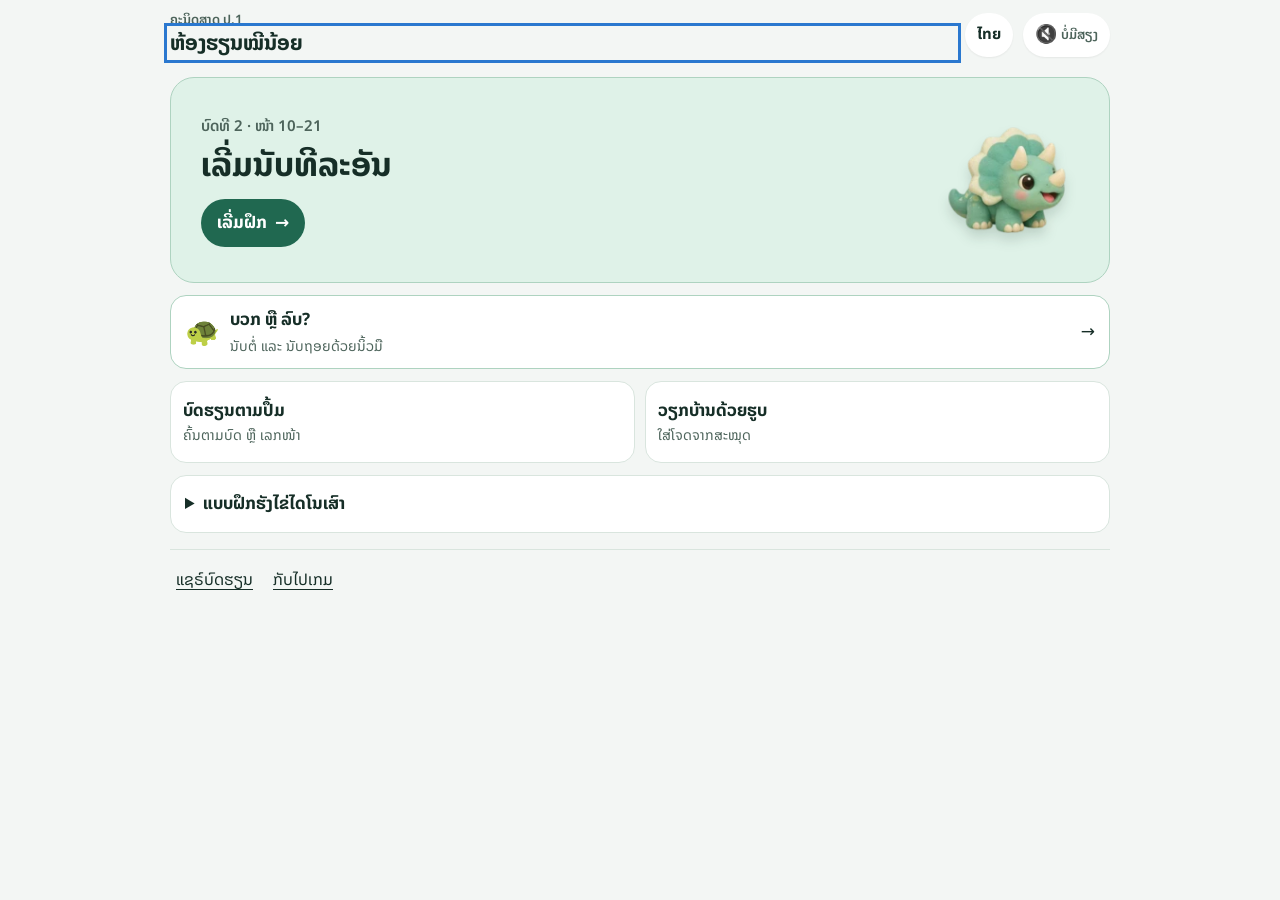
==== commit 58150ee0: "Teach choosing addition or subtraction with animated practice" ====
--- a/lessons.html
+++ b/lessons.html
@@ -77,6 +77,15 @@
 .icon-btn { min-width: 44px; height: 44px; padding: 0 12px; border-radius: 999px; border: 0; background: var(--card); display: inline-flex; align-items: center; justify-content: center; gap: 4px; font-size: 18px; box-shadow: 0 1px 2px rgba(0,0,0,.06); }
 .icon-btn small { font: 600 13px/1 var(--font-lo); color: var(--soft); }
 .voice-symbol { filter: grayscale(1); }
+.voice-panel { max-width: 540px; padding: 12px 16px; margin: 0 0 12px; border: 1px solid var(--line); border-radius: 16px; background: var(--card); font-size: 16px; }
+.voice-panel h2 { font-size: 19px; }
+.voice-panel p { margin: 4px 0; }
+.voice-panel-head, .voice-panel-actions { display: flex; align-items: center; justify-content: space-between; gap: 8px 12px; }
+.voice-panel-actions { justify-content: flex-start; flex-wrap: wrap; }
+.voice-panel .secondary { margin: 0; padding-inline: 6px; }
+.voice-option { display: flex; align-items: center; gap: 10px; min-height: 44px; padding-block: 5px; }
+.voice-option input { width: 20px; height: 20px; flex: none; accent-color: var(--accent); }
+#voiceFeedback { padding: 8px 10px; border-radius: 10px; background: var(--sky-soft); }
 
 /* contents */
 .catalog-search { display: grid; gap: 6px; margin: 0 0 14px; font-weight: 600; }
@@ -221,6 +230,10 @@
 .school-links { display: grid; grid-template-columns: 1fr 1fr; gap: 10px; margin-bottom: 12px; }
 .school-links a { display: flex; flex-direction: column; justify-content: center; gap: 3px; min-height: 82px; padding: 12px; background: var(--card); color: var(--ink); border: 1px solid var(--line); border-radius: 16px; text-decoration: none; line-height: 1.45; }
 .school-links small { color: var(--soft); font-size: 14px; }
+.change-link { display: flex; align-items: center; justify-content: space-between; gap: 10px; min-height: 64px; padding: 10px 14px; margin-bottom: 12px; border: 1px solid var(--hero-edge); border-radius: 16px; background: var(--card); color: var(--ink); text-decoration: none; }
+.change-link-label { display: grid; gap: 2px; flex: 1; }
+.change-link small { color: var(--soft); font-size: 14px; }
+.change-mascot { font: 28px/1 var(--font-emoji); }
 .home-restart { display: inline-flex; align-items: center; margin: 0 0 8px; }
 .share-footer { display: flex; flex-wrap: wrap; align-items: center; gap: 6px 14px; margin-top: 16px; padding-top: 8px; border-top: 1px solid var(--line); color: var(--soft); font-size: 15px; }
 .share-footer .secondary { display: inline-flex; align-items: center; margin: 0; }
@@ -294,9 +307,33 @@
 .act-token { position: relative; display: grid; place-items: center; min-height: 54px; min-width: 0; padding: 0; border-radius: 12px; background: var(--bg); border: 2px solid var(--line); font: clamp(27px, 8vw, 36px)/1 var(--font-emoji); }
 .act-token.new, .act-token.counted { background: var(--good-soft); border-color: var(--good); }
 .act-token.empty { background: transparent; border: 2px dashed var(--soft); }
-.act-token.gone { color: var(--soft); background: var(--bg); }
-.act-token.gone span { opacity: .4; }
-.act-token.gone::after { content: "×"; position: absolute; inset: 0; display: grid; place-items: center; font: 700 35px/1 var(--font-num); color: var(--ink); }
+.turtle-board { display: grid; gap: 8px; width: min(100%, 380px); text-align: start; }
+.turtle-zone { min-width: 0; padding: 8px; border-radius: 14px; background: var(--sun-soft); }
+.turtle-zone + .turtle-zone { background: var(--sky-soft); }
+.turtle-zone h3 { margin: 0 0 6px; font-size: 16px; }
+.turtle-zone .act-counters { --columns: 5; grid-template-columns: repeat(5, minmax(0, 1fr)); gap: 4px; min-height: 54px; }
+.turtle-zone .act-token { border-color: transparent; }
+.turtle-zone .act-token[data-move] { border-color: var(--sky); }
+.change-card { display: grid; gap: 10px; }
+.change-card p { margin: 0; }
+.change-card .phase-row { margin: 0; }
+.change-card .choices { margin: 0; }
+.change-board { display: grid; gap: 7px; width: min(100%, 520px); margin: 0 auto; text-align: start; }
+.change-board .act-token[data-change-step] { border: 2px dashed var(--sky); }
+.change-board .act-counters { min-height: 48px; width: min(100%, 270px); }
+.change-board .act-token { min-height: 46px; }
+.change-count { padding: 8px; border-radius: 12px; background: var(--accent-soft); }
+.change-count p + p { margin-top: 3px; }
+.change-track { display: flex; justify-content: center; align-items: center; flex-wrap: wrap; gap: 6px; margin: 5px 0; }
+.change-track b { display: grid; place-items: center; min-width: 34px; padding: 1px 5px; border-radius: 7px; background: var(--card); font-size: 23px; }
+.change-track b:last-child { color: var(--accent); }
+.change-pause { display: grid; place-items: center; }
+#changeControls .secondary { display: inline-flex; align-items: center; margin-inline: 6px; }
+#changeFeedback { margin-top: 0; }
+@media (min-width: 680px) {
+  .change-board { grid-template-columns: repeat(2, minmax(0, 1fr)); }
+  .change-board .act-token { min-height: 52px; }
+}
 .act-token b { position: absolute; right: -2px; bottom: -2px; min-width: 21px; border-radius: 8px; background: var(--good); color: var(--on-good); font: 700 15px/21px var(--font-num); }
 .act-token[data-move], .pair-token[data-move] { border: 2px dashed var(--sky); }
 .act-counts { display: flex; justify-content: center; flex-wrap: wrap; gap: 4px 16px; font-size: 16px; }
@@ -334,6 +371,10 @@
 .nest-eq b { display: inline-grid; place-items: center; min-width: 1.2em; min-height: 1.15em; border: 2px dashed var(--accent); border-radius: 8px; vertical-align: bottom; }
 .nest-eq b:not(:empty) { border-color: var(--good); color: var(--good); }
 .nest-board { display: grid; gap: 7px; }
+.nest-take-plan, .nest-take-steps { display: flex; justify-content: center; flex-wrap: wrap; align-items: center; gap: 6px 14px; margin: 10px 0; text-align: center; }
+.nest-take-plan { font-size: 16px; }
+.nest-take-plan .num, .nest-take-steps .num { font-size: 23px; }
+.nest-take-steps .num { padding: 4px 10px; border-radius: 9px; background: var(--good-soft); }
 .nest-zone { padding: 5px 10px 9px; min-width: 0; border-radius: 15px; background: var(--sun-soft); border: 1px solid var(--line); }
 .nest-zone + .nest-zone { background: var(--sky-soft); }
 .nest-zone h3 { font-size: 15px; margin: 0 0 4px; }
@@ -352,6 +393,8 @@
 .nest-piece:disabled { opacity: 1; cursor: default; }
 .nest-speckle { display: block; width: 100%; aspect-ratio: .75; border-radius: 50% 50% 46% 46% / 62% 62% 38% 38%; border: 1px solid #806235; background: radial-gradient(circle at 61% 63%, #82642c 0 9%, transparent 10%), radial-gradient(circle at 36% 43%, #ab8241 0 10%, transparent 11%), #ffe6ad; }
 .nest-egg .nest-speckle { width: 22px; }
+.nest-game[data-action="check"] #nestHome .nest-egg { width: 44px; height: 46px; }
+.nest-game[data-action="check"] .nest-opened .nest-speckle { outline: 2px dashed var(--sky); outline-offset: 2px; }
 .nest-tray .lit { background-color: #95e1b0; outline: 1px solid #388455; }
 .nest-stats { display: flex; flex-wrap: wrap; justify-content: center; gap: 4px 14px; margin: 6px 0; color: var(--ink); font-size: 15px; }
 .nest-stats:empty, .nest-feedback:empty { display: none; }
@@ -359,6 +402,7 @@
 .nest-controls .go { min-height: 46px; }
 .nest-controls .choices { margin: 0; gap: 7px; }
 .nest-controls .choice { min-width: 60px; min-height: 48px; font-size: 24px; background: var(--bg); }
+.nest-controls .choice.word { font-size: 17px; }
 .nest-feedback { margin: 10px 0; padding: 9px 12px; border-radius: 12px; background: var(--sky-soft); text-align: center; }
 .nest-game[data-solved="true"] .nest-feedback { background: var(--good-soft); }
 .nest-footer { display: flex; flex-wrap: wrap; justify-content: center; gap: 4px 16px; }
@@ -404,8 +448,24 @@
     <button class="icon-btn" id="backBtn" type="button" aria-label="ສາລະບານ" hidden>←</button>
     <div class="ttl"><div class="kicker" id="kicker">ຄະນິດສາດ ປ.1</div><h1 id="topTitle" tabindex="-1">ຫ້ອງຮຽນໝີນ້ອຍ</h1></div>
     <button class="icon-btn language-btn" type="button" id="languageBtn" data-original lang="th" aria-label="เปลี่ยนเป็นภาษาไทย">ไทย</button>
-    <button class="icon-btn" id="voiceBtn" type="button" aria-pressed="true">🔊</button>
+    <button class="icon-btn" id="voiceBtn" type="button" aria-expanded="false" aria-controls="voicePanel" aria-label="ຕັ້ງຄ່າສຽງ">🔊</button>
   </header>
+
+  <section id="voicePanel" class="voice-panel" aria-labelledby="voiceTitle" hidden>
+    <div class="voice-panel-head">
+      <h2 id="voiceTitle" tabindex="-1">ຕັ້ງຄ່າສຽງ</h2>
+      <button type="button" class="secondary" id="voiceClose">ປິດ</button>
+    </div>
+    <p id="voiceAvailability" role="status"></p>
+    <label class="voice-option"><input type="checkbox" id="voiceEnabled"> ເປີດສຽງອ່ານໂຈດ</label>
+    <label class="voice-option" id="thaiVoiceSetting" hidden><input type="checkbox" id="thaiVoice"> ໃຊ້ສຽງໄທເມື່ອຫາສຽງລາວບໍ່ພົບ</label>
+    <label id="chooseVoiceLabel" hidden>ເລືອກສຽງອ່ານ <select id="voiceChoice"></select></label>
+    <div class="voice-panel-actions">
+      <button type="button" class="secondary" id="voiceSample">ລອງສຽງອ່ານ</button>
+      <button type="button" class="secondary" id="audioSample">ລອງສຽງກະດິ່ງ</button>
+    </div>
+    <p id="voiceFeedback" role="status" hidden></p>
+  </section>
 
   <main id="home">
     <a class="foundation-link" id="foundationLink" href="#bot-2">
@@ -417,6 +477,7 @@
       <span class="lesson-dino" aria-hidden="true"></span>
     </a>
     <a class="secondary home-restart" id="foundationNext" href="#bot-2" hidden>ໄປບົດທີ່ແນະນຳ</a>
+    <a class="change-link" href="#change"><span class="change-mascot" aria-hidden="true">🐢</span><span class="change-link-label"><strong>ບວກ ຫຼື ລົບ?</strong><small>ນັບຕໍ່ ແລະ ນັບຖອຍດ້ວຍນິ້ວມື</small></span><span aria-hidden="true">→</span></a>
     <div class="school-links">
       <a href="#toc" id="schoolLink"><strong>ບົດຮຽນຕາມປຶ້ມ</strong><small>ຄົ້ນຕາມບົດ ຫຼື ເລກໜ້າ</small></a>
       <a href="#homework"><strong>ວຽກບ້ານດ້ວຍຮູບ</strong><small>ໃສ່ໂຈດຈາກສະໝຸດ</small></a>
@@ -425,6 +486,28 @@
       <a href="#bot-7-nest">10 + 10</a><a href="#bot-14-nest">14 − 13</a>
       <a href="#bot-17-nest">15 + 20</a><a href="#bot-14-exchange">25 − 16</a>
     </div><a id="nestContinue" class="secondary" hidden></a></details>
+  </main>
+
+  <main id="changeLesson" hidden>
+    <section class="activity change-card" aria-labelledby="changePrompt">
+      <div class="phase-row"><p class="phase" id="changePhase"></p><button class="act-listen" id="changeListen" type="button" aria-label="ຟັງຄຳຖາມ" hidden>🔊</button></div>
+      <h2 id="changePrompt" tabindex="-1"></h2>
+      <div id="changeFeedback" class="feedback help" role="status"></div>
+      <div id="changeEquation" hidden></div>
+      <div id="changeBoard" class="change-board" hidden></div>
+      <div id="changeCount" class="change-count" hidden>
+        <p id="changeCountLabel">ຈຳນວນເຕົ່າເທິງຝັ່ງ</p>
+        <div class="change-track" id="changeTrack" role="img"></div>
+        <p id="changeFingers"></p>
+      </div>
+      <div id="changeControls"></div>
+    </section>
+    <a class="secondary change-pause" href="#">ພັກກ່ອນ</a>
+    <details class="quick-coach" id="changeCoach">
+      <summary>ວິທີສອນສຳລັບພໍ່ແມ່</summary>
+      <p>ໃຊ້ຝາຂວດແທນເຕົ່າ. ວາງ 5 ຝາ ແລ້ວຖາມລູກວ່າ ຖ້າເລື່ອນເຂົ້າມາ 2 ຝາ ຈຳນວນຈະເພີ່ມ ຫຼື ຫຼຸດລົງ?</p>
+      <p>ເລີ່ມທີ່ 5. ທຸກເທື່ອທີ່ເລື່ອນເຂົ້າມາ 1 ຝາ ໃຫ້ຊູ 1 ນິ້ວ ແລະ ເວົ້າຈຳນວນໃໝ່ 6, 7. ແລ້ວລອງໃໝ່ຈາກ 5 ໂດຍເລື່ອນອອກ 2 ຝາ. ໃຫ້ລູກຊີ້ຝາທີ່ຍັງເຫຼືອ.</p>
+    </details>
   </main>
 
   <main id="catalog" hidden>
@@ -490,6 +573,7 @@
           <div class="nest-level"><span class="lesson-dino" aria-hidden="true"></span><span id="nestLevel"></span><button class="act-listen" id="nestListen" type="button" aria-label="ຟັງຄຳຖາມ" hidden>🔊</button></div>
           <h2 id="nestPrompt" tabindex="-1"></h2>
           <div class="nest-eq" id="nestEq" role="img"></div>
+          <div class="nest-take-plan" id="nestTakePlan" hidden></div>
           <div class="nest-board" id="nestBoard">
             <div class="nest-zone"><h3 id="nestHomeLabel">ໃນຮັງ</h3><div class="nest-cargo" id="nestHome"><div class="nest-trays"></div><div class="nest-loose"></div></div></div>
             <div class="nest-zone"><h3 id="nestSideLabel"></h3><div class="nest-cargo" id="nestSide"><div class="nest-trays"></div><div class="nest-loose"></div></div></div>
@@ -497,7 +581,8 @@
           <div class="nest-stats" id="nestStats" aria-live="polite"></div>
           <div class="nest-controls" id="nestControls"></div>
           <div class="nest-feedback" id="nestFeedback" role="status"></div>
-          <div class="nest-footer"><button type="button" class="secondary" id="nestHelp">ໃຊ້ໄຂ່ຊ່ວຍຄິດ</button><button type="button" class="secondary" id="nestReplay">ເຮັດຂໍ້ນີ້ຄືນ</button><a class="secondary" href="#" id="nestFinish" hidden>ພໍແລ້ວມື້ນີ້</a></div>
+          <div class="nest-take-steps" id="nestTakeSteps" hidden></div>
+          <div class="nest-footer"><button type="button" class="secondary" id="nestHelp">ໃຊ້ໄຂ່ຊ່ວຍຄິດ</button><button type="button" class="secondary" id="nestJoin" hidden>ເອົາໄຂ່ກັບມາກວດຄືນ</button><button type="button" class="secondary" id="nestReplay">ເຮັດຂໍ້ນີ້ຄືນ</button><a class="secondary" href="#" id="nestFinish" hidden>ພໍແລ້ວມື້ນີ້</a></div>
         </div>
         <a class="secondary" id="nestBook" href="#bot-7">ກັບໄປບົດຮຽນ</a>
       </div>
@@ -520,6 +605,7 @@
           <button class="secondary" id="coachConfirm" type="button" aria-pressed="false">ລູກສະແດງວິທີຄິດໄດ້</button>
         </details>
         <button class="secondary" id="toBook" type="button">ເບິ່ງບົດຮຽນຕາມປຶ້ມ →</button>
+        <a class="nest-launch" id="changeLaunch" href="#change" hidden>🐢 ບວກ ຫຼື ລົບ?</a>
       </div>
       <div id="bookSteps" hidden>
       <div class="stage" id="stepVis"></div>
@@ -544,10 +630,7 @@
 
     <section id="viewParent" class="parent" role="tabpanel" aria-labelledby="tabParent" hidden>
       <div id="parentBody"></div>
-      <details><summary>ສຽງອ່ານ</summary><p id="noVoice" hidden>ເຄື່ອງນີ້ຍັງບໍ່ມີສຽງອ່ານລາວ. ພໍ່ແມ່ອ່ານຄຳຖາມໃຫ້ລູກຟັງໄດ້.</p>
-      <label id="chooseVoiceLabel" hidden>ເລືອກສຽງອ່ານ <select id="voiceChoice"></select></label>
-      <button type="button" class="secondary" id="voiceSample" hidden>ລອງຟັງສຽງ</button>
-      <label class="only-lo"><input type="checkbox" id="thaiVoice"> ໃຊ້ສຽງໄທໃນບົດທີ່ມີຄຳແປ ຖ້າເຄື່ອງບໍ່ມີສຽງລາວ</label></details>
+      <button type="button" class="secondary" id="parentVoiceSettings">ຕັ້ງຄ່າສຽງ</button>
     </section>
   </main>
   <footer class="share-footer">
@@ -643,8 +726,8 @@
   function setLanguage(next) {
     if (language === next) return;
     language = next;
-    speechRequest++;
-    if (synth) synth.cancel();
+    stopLessonSpeech();
+    voiceFeedback();
     displayLanguage();
   }
   $("#languageBtn").addEventListener("click", () => {
@@ -854,6 +937,33 @@
   const findVoices = () => { try { voices = synth ? synth.getVoices() || [] : []; } catch (e) { voices = []; } };
   if (synth) { findVoices(); try { synth.addEventListener("voiceschanged", findVoices); } catch (e) { synth.onvoiceschanged = findVoices; } }
   const matchingVoices = lang => voices.filter(v => v.lang.toLowerCase().split(/[-_]/)[0] === lang);
+  const soundText = {
+    title: line("ຕັ້ງຄ່າສຽງ", "ตั้งค่าเสียง"),
+    loading: line("ກຳລັງຊອກຫາສຽງອ່ານໃນເຄື່ອງ.", "กำลังค้นหาเสียงอ่านในเครื่อง"),
+    unavailable: line("ບຣາວເຊີນີ້ບໍ່ຮອງຮັບສຽງອ່ານ.", "เบราว์เซอร์นี้ไม่รองรับเสียงอ่าน"),
+    noLao: line("ບຣາວເຊີນີ້ບໍ່ພົບສຽງອ່ານພາສາລາວ.", "เบราว์เซอร์นี้ไม่พบเสียงอ่านภาษาลาว"),
+    noThai: line("ບຣາວເຊີນີ້ບໍ່ພົບສຽງອ່ານພາສາໄທ.", "เบราว์เซอร์นี้ไม่พบเสียงอ่านภาษาไทย"),
+    hasLao: line("ພົບສຽງອ່ານພາສາລາວ. ກົດລອງຟັງໄດ້ເລີຍ.", "พบเสียงอ่านภาษาลาว กดลองฟังได้เลย"),
+    hasThai: line("ພົບສຽງອ່ານພາສາໄທ. ກົດລອງຟັງໄດ້ເລີຍ.", "พบเสียงอ่านภาษาไทย กดลองฟังได้เลย"),
+    usingThai: line("ໃຊ້ສຽງອ່ານພາສາໄທແທນສຽງລາວ.", "ใช้เสียงไทยอ่านโจทย์แทนเสียงลาว"),
+    read: line("ລອງສຽງອ່ານ", "ลองเสียงอ่าน"),
+    retry: line("ກວດຫາສຽງອີກຄັ້ງ", "ค้นหาเสียงอีกครั้ง"),
+    tap: line("ແຕະປຸ່ມລອງສຽງອ່ານເພື່ອເລີ່ມຟັງ.", "แตะลองเสียงอ่านเพื่อเริ่มเล่นเสียง"),
+    failed: line("ເປີດສຽງອ່ານນີ້ບໍ່ໄດ້. ລອງເລືອກສຽງອື່ນ ຫຼື ກວດການຕັ້ງຄ່າສຽງໃນເຄື່ອງ.", "เล่นเสียงอ่านนี้ไม่ได้ ลองเลือกเสียงอื่นหรือเช็กการตั้งค่าเสียงของเครื่อง"),
+    played: line("ຫາກບໍ່ໄດ້ຍິນສຽງກະດິ່ງ ໃຫ້ກວດລະດັບສຽງຂອງເຄື່ອງ.", "ถ้าไม่ได้ยินเสียงติ๊ง ให้เช็กระดับเสียงสื่อของเครื่องและเสียงของเว็บ"),
+    beepFailed: line("ເລີ່ມຫຼິ້ນສຽງບໍ່ໄດ້. ກວດລະດັບສຽງແລ້ວລອງອີກ.", "เริ่มเล่นเสียงไม่ได้ เช็กระดับเสียงแล้วลองใหม่")
+  };
+  [
+    ["ປິດ", "ปิด"],
+    ["ເປີດສຽງອ່ານໂຈດ", "เปิดเสียงอ่านโจทย์"],
+    ["ໃຊ້ສຽງໄທເມື່ອຫາສຽງລາວບໍ່ພົບ", "ใช้เสียงไทยสำรองเมื่อไม่มีเสียงลาว"],
+    ["ລອງສຽງກະດິ່ງ", "ลองเสียงติ๊ง"]
+  ].forEach(([lo, th]) => line(lo, th));
+  function voiceFeedback(message = "") {
+    const note = $("#voiceFeedback");
+    note.hidden = !message;
+    note.textContent = message;
+  }
   const voicePreference = {};
   const voiceFor = lang => {
     const matches = matchingVoices(lang);
@@ -864,7 +974,6 @@
   function voiceMenu(p) {
     const select = $("#voiceChoice"), options = matchingVoices(p?.lang || language);
     $("#chooseVoiceLabel").hidden = options.length < 2;
-    $("#voiceSample").hidden = !p || !saved.voice;
     if (select.options.length !== options.length || options.some((v,i) => select.options[i]?.value !== v.voiceURI)) {
       select.replaceChildren(...options.map(v => new Option(v.name, v.voiceURI)));
     }
@@ -892,26 +1001,35 @@
   function renderVoice(p) {
     const label = !saved.voice ? "ປິດສຽງ" : p ? (p.lang === "lo" ? "ລາວ" : "ໄທ") : "ບໍ່ມີສຽງ";
     $("#voiceBtn").innerHTML = `<span aria-hidden="true" class="voice-symbol">${saved.voice && p ? "🔊" : "🔇"}</span> <small>${label}</small>`;
-    $("#voiceBtn").setAttribute("aria-label", label);
-    $("#noVoice").hidden = !!voiceFor(language) || (!!synth && !voicesChecked);
-    $("#noVoice").textContent = language === "th" ? "เครื่องนี้ยังไม่มีเสียงอ่านภาษาไทย คุณพ่อคุณแม่อ่านโจทย์ให้ลูกฟังได้" : "ເຄື່ອງນີ້ຍັງບໍ່ມີສຽງອ່ານພາສາລາວ. ພໍ່ແມ່ອ່ານໂຈດໃຫ້ລູກຟັງໄດ້.";
+    $("#voiceBtn").setAttribute("aria-label", soundText.title);
+    const thaiAlternative = language === "lo" && !voiceFor("lo") && voiceFor("th");
+    $("#thaiVoiceSetting").hidden = !thaiAlternative;
+    $("#voiceEnabled").checked = saved.voice;
+    $("#thaiVoice").checked = saved.thaiVoice;
+    $("#voiceSample").hidden = !synth;
+    $("#voiceSample").textContent = p ? soundText.read : soundText.retry;
+    $("#voiceAvailability").textContent = !synth ? soundText.unavailable : p
+      ? (p.lang === "lo" ? soundText.hasLao : language === "lo" ? soundText.usingThai : soundText.hasThai)
+      : !voicesChecked ? soundText.loading : language === "lo" ? soundText.noLao : soundText.noThai;
     voiceMenu(p);
     $("#nestListen").hidden = !(saved.voice && p);
     $("#actListen").hidden = !(saved.voice && p);
+    $("#changeListen").hidden = !(saved.voice && p);
     if ($("#quizListen")) $("#quizListen").hidden = !(saved.voice && p);
     $("#workCompareListen").hidden = !(saved.voice && p);
   }
   let voicesChecked = false;
   let speechRequest = 0;
-  async function speak(lo, th) {
+  async function speak(lo, th, preview = false) {
     const request = ++speechRequest;
-    if (!synth || !saved.voice) return;
+    if (!synth || (!saved.voice && !preview)) return;
     if (!voices.length && !voicesChecked) await waitVoices();
-    if (request !== speechRequest || !saved.voice) return;
+    if (request !== speechRequest || (!saved.voice && !preview)) return;
     voicesChecked = true;
     const p = pickVoice();
     renderVoice(p);
     if (!p) return;
+    voiceFeedback();
     let text = p.lang === "lo" ? lo : th || thaiText(lo || "");
     if (!text) return;
     text = String(text).replace(/[\u{1F000}-\u{1FAFF}\u{2600}-\u{27BF}\u{FE0F}\u{200D}]/gu, "").replace(/<\/?(?:span|b|i|div|p)\b[^>]*>/gi, "");
@@ -929,17 +1047,25 @@
       synth.cancel();
       const u = new SpeechSynthesisUtterance(text);
       u.lang = p.tag; u.voice = p.v; u.rate = 0.9; u.pitch = 1;
+      u.onerror = ({error}) => {
+        if (request === speechRequest && error !== "canceled" && error !== "interrupted") {
+          voiceFeedback(error === "not-allowed" ? soundText.tap : soundText.failed);
+        }
+      };
       synth.speak(u);
-    } catch (e) { /* no voice */ }
+    } catch (e) { voiceFeedback(soundText.failed); }
     const say = $("#stepSay");
     say.classList.remove("talk"); void say.offsetWidth; say.classList.add("talk");
   }
 
   /* ---------- tiny sounds ---------- */
   let audio = null;
+  function audioContext() {
+    return audio ||= new (window.AudioContext || window.webkitAudioContext)();
+  }
   function tone(f, d, type = "sine", vol = 0.12, when = 0) {
     try {
-      audio = audio || new (window.AudioContext || window.webkitAudioContext)();
+      audioContext();
       const t = audio.currentTime + when, o = audio.createOscillator(), g = audio.createGain();
       o.type = type; o.frequency.setValueAtTime(f, t); g.gain.setValueAtTime(vol, t); g.gain.exponentialRampToValueAtTime(0.001, t + d);
       o.connect(g).connect(audio.destination); o.start(t); o.stop(t + d);
@@ -2301,25 +2427,57 @@
     const lines = range(4).map((i) => i < n ? '<i class="pair-line"></i>' : "<i></i>").join("");
     return `<div class="act-pairs" style="grid-template-columns:auto repeat(4,auto)"><span class="lbl">ກົບ</span>${top}<span></span>${lines}<span class="lbl">ໃບບົວ</span>${'<span class="pair-token">🍃</span>'.repeat(3)}<span></span></div><span class="act-counts">ຈັບຄູ່ແລ້ວ <b>${n}</b> ຄູ່</span>`;
   }
+  const takeLanguage = {
+    land: line("ຢູ່ເທິງຝັ່ງ", "อยู่บนฝั่ง"),
+    water: line("ລົງນ້ຳແລ້ວ", "ลงน้ำแล้ว"),
+    nest: line("ຍັງຢູ່ໃນຮັງ", "ยังอยู่ในรัง"),
+    given: line("ໃຫ້ໄດໂນເສົາແລ້ວ", "ให้ไดโนเสาร์ไปแล้ว"),
+    same: line("ມີເທົ່າເດີມ", "มีเท่าเดิม"),
+    less: line("ໜ້ອຍລົງ", "น้อยลง"),
+    check: line("ເອົາໄຂ່ອອກຈາກຖາດແລ້ວ. ໄຂ່ໃນຮັງຍັງມີເທົ່າເດີມບໍ?", "เอาไข่ออกจากถาดแล้ว ไข่ในรังยังมีเท่าเดิมไหม?"),
+    checkHint: line("ເບິ່ງໄຂ່ 10 ໜ່ວຍທີ່ມີຂອບ. ທຸກໜ່ວຍຍັງຢູ່ໃນຮັງ.", "ดูไข่ 10 ฟองที่มีขอบรอบ ๆ ทุกฟองยังอยู่ในรัง"),
+    join: line("ເອົາໄຂ່ກັບມາກວດຄືນ", "เอาไข่กลับมาทั้งหมด"),
+    separate: line("ເບິ່ງໄຂ່ທີ່ເຫຼືອອີກເທື່ອ", "ดูไข่ที่เหลืออีกครั้ง")
+  };
+  function canAnimatePieces() {
+    return typeof Element.prototype.animate === "function" && !window.matchMedia?.("(prefers-reduced-motion: reduce)")?.matches;
+  }
+  function flyPiece(el, start, delay = 0) {
+    el.getAnimations?.().forEach(animation => animation.cancel());
+    const end = el.getBoundingClientRect();
+    if (!end.width || !start.width) return;
+    const x = start.x + start.width / 2 - end.x - end.width / 2;
+    const y = start.y + start.height / 2 - end.y - end.height / 2;
+    el.animate([
+      { transform: `translate(${x}px, ${y}px) scale(${start.width / end.width})` },
+      { transform: "translate(0, 0) scale(1)" }
+    ], { duration: 380, delay, fill: "backwards", easing: "ease-out" });
+  }
+  function turtleTakePicture(moved, g, solved) {
+    const left = g.start - moved;
+    const bank = range(left).map(i => i === left - 1 && moved < g.moves
+      ? `<button type="button" class="act-token" data-move aria-label="${g.action}">${g.icon}</button>`
+      : `<span class="act-token" aria-hidden="true">${g.icon}</span>`).join("");
+    const water = range(moved).map(i => `<span class="act-token" data-turtle="${i}" aria-hidden="true">${g.icon}</span>`).join("");
+    return P.eq(solved ? [g.start, "−", g.moves, "=", {v: left}] : g.equation) +
+      `<div class="turtle-board"><div class="turtle-zone"><h3>${takeLanguage.land}</h3><div class="act-counters">${bank}</div></div>
+      <div class="turtle-zone"><h3>${takeLanguage.water} <b class="num">${moved}</b></h3><div class="act-counters">${water}</div></div></div>`;
+  }
   function counterPicture(n, g, counted) {
-    const take = g.mode === "take", count = g.mode === "count";
-    const current = take ? g.start - n : g.start + n;
-    const next = take ? current - 1 : current;
-    const spots = take ? g.start : g.start + g.moves;
-    const tokens = range(spots).map((i) => {
+    const count = g.mode === "count", current = g.start + n, spots = g.start + g.moves;
+    const tokens = range(spots).map(i => {
       const countIndex = count ? counted.indexOf(i) : -1;
-      const added = count ? countIndex >= 0 : !take && i >= g.start && i < current;
-      const empty = !take && !count && i >= current;
-      const gone = take && i >= current;
-      const state = added ? "new" : empty ? "empty" : gone ? "gone" : "";
+      const added = count ? countIndex >= 0 : i >= g.start && i < current;
+      const empty = !count && i >= current;
+      const state = added ? "new" : empty ? "empty" : "";
       const contents = (empty ? "" : `<span>${g.icon}</span>`) + (added ? `<b>${count ? countIndex + 1 : i - g.start + 1}</b>` : "");
-      const enabled = count ? !added : i === next && n < g.moves;
+      const enabled = count ? !added : i === current && n < g.moves;
       return enabled
         ? `<button type="button" class="act-token ${state}" data-move ${count ? 'data-count-token="' + i + '"' : ""} aria-label="${g.action}">${contents}</button>`
         : `<span class="act-token ${state}" aria-hidden="true">${contents}</span>`;
     }).join("");
-    const totalLabel = count ? "ນັບແລ້ວ" : take ? "ຍັງເຫຼືອ" : "ຕອນນີ້ມີ";
-    const change = count ? "" : `<span>${take ? "ລົງນ້ຳແລ້ວ" : "ເພີ່ມແລ້ວ"} <b>${n}</b></span>`;
+    const totalLabel = count ? "ນັບແລ້ວ" : "ຕອນນີ້ມີ";
+    const change = count ? "" : `<span>ເພີ່ມແລ້ວ <b>${n}</b></span>`;
     const counters = `<div class="act-counters" style="--columns:${Math.min(spots, 5)}">${tokens}</div><div class="act-counts"><span>${totalLabel} <b>${current}</b></span>${change}</div>`;
     if (g.whole) return `<div class="count-on-board">${P.split(g.whole, g.start, "?", "b")}${counters}</div>`;
     return (g.equation ? P.eq(g.equation) : "") + counters;
@@ -2369,8 +2527,9 @@
     if (g?.mode === "pair") model = pairPicture(moved, g);
     else if (g?.mode === "stages") {
       model = step ? `<button class="stage-move bridge-picture" type="button" data-move aria-label="${esc(step.action)}">${step.picture}</button>` : `<div class="bridge-picture">${task.picture}</div>`;
-    } else if (g) model = counterPicture(moved, g, counted);
-    $("#actPicture").innerHTML = solved && task.solvedPicture ? task.solvedPicture : model;
+    } else if (g?.mode === "take") model = turtleTakePicture(moved, g, solved);
+    else if (g) model = counterPicture(moved, g, counted);
+    $("#actPicture").innerHTML = solved && task.solvedPicture && g?.mode !== "take" ? task.solvedPicture : model;
     $("#actHint").hidden = Boolean(moving || solved);
     $("#actFeedback").textContent = "";
     $("#actFeedback").className = "feedback";
@@ -2402,6 +2561,7 @@
     const state = activityState, g = guide[cur.id], task = activities[cur.id][state.phase];
     if (button.hasAttribute("data-move") && g && state.phase === "guided" && !state.solved && state.moved < g.moves) {
       const movedPicture = !!button.closest("#actPicture");
+      const turtleStart = g.mode === "take" && canAnimatePieces() && $("#actPicture [data-move]").getBoundingClientRect();
       if (g.mode === "count") {
         const i = movedPicture ? Number(button.dataset.countToken) : range(g.moves).find(i => !state.counted.includes(i));
         if (state.counted.includes(i)) return;
@@ -2409,8 +2569,16 @@
       }
       state.moved++;
       checkpointLesson("activity");
-      const now = g.mode === "take" ? g.start - state.moved : (g.start || 0) + state.moved;
+      const now = (g.start || 0) + state.moved;
       renderActivity();
+      if (turtleStart) flyPiece($("#actPicture [data-turtle]:last-child"), turtleStart);
+      if (g.mode === "take") {
+        const next = $(movedPicture ? "#actPicture [data-move]" : "#actControls [data-move]");
+        (next || $("#actQuestion")).focus({preventScroll: Boolean(next)});
+        const moved = line(`ລົງນ້ຳແລ້ວ ${state.moved} ໂຕ.`, `ลงน้ำแล้ว ${state.moved} ตัว`);
+        speak(state.moved === g.moves ? task.prompt : moved);
+        return;
+      }
       if (g.mode === "stages") {
         const next = $(movedPicture ? "#actPicture [data-move]" : "#actControls [data-move]");
         (next || $("#actQuestion")).focus({preventScroll: Boolean(next)});
@@ -2486,7 +2654,8 @@
     if (homework) alternatives = [...(blank ? [a + b, a] : [b, a]), ...nums(answer, 0, 100).map(option => option.value)];
     const choices = [...new Set([answer, ...alternatives])].slice(0, 3).sort((x, y) => x - y);
     nest = { kind, level, a, b, answer, adding, blank, choices, model: useModel, usedHelp: false, wrong: new Set(),
-      moved: 0, counted: level === 0 && adding ? 0 : 2, pieces: [], solved: false, notice: "" };
+      moved: 0, counted: level === 0 && adding ? 0 : 2, pieces: [], solved: false, notice: "",
+      checkingExchange: false, exchangeHint: false, joinedPieces: null };
     for (const zone of ["#nestHome", "#nestSide"]) {
       $(zone + " .nest-trays").replaceChildren();
       $(zone + " .nest-loose").replaceChildren();
@@ -2518,6 +2687,7 @@
   }
   function nestAction() {
     if (nest.solved) return "solved";
+    if (nest.checkingExchange) return "check";
     if (homework && nest.model && nest.adding && !nest.blank && $("#nestHome .nest-loose").childElementCount >= 10) return "pack";
     if (!nest.model || nest.moved === nest.b) return "answer";
     if (nest.counted < 2) return "count";
@@ -2557,8 +2727,15 @@
       case "ten": return adding
         ? [moved ? line(`ຕອນນີ້ມີ ${now} ໜ່ວຍແລ້ວ. ຍ້າຍເຂົ້າຮັງອີກ 1 ຖາດ.`, `ตอนนี้มี ${now} ฟองแล้ว ย้ายเข้ารังอีก 1 ถาด`)
           : line(`ໃນຮັງມີໄຂ່ ${a} ໜ່ວຍ. ລອງເພີ່ມອີກ ${b} ໜ່ວຍ ເທື່ອລະຖາດ.`, `ในรังมีไข่ ${a} ฟอง เติมอีก ${b} ฟองทีละถาด`), line("ຍ້າຍເຂົ້າຮັງ 1 ຖາດ", "ย้ายเข้ารัง 1 ถาด")]
-        : [line(`ເຮົາມີໄຂ່ ${a} ໜ່ວຍ. ແບ່ງໃຫ້ໄດໂນເສົາ ${b} ໜ່ວຍ. ເອົາໃຫ້ກ່ອນ 1 ຖາດ.`, `เรามีไข่ ${a} ฟอง จะแบ่งให้ไดโนเสาร์ ${b} ฟอง ลองให้ไปก่อน 1 ถาด`), line("ເອົາໃຫ້ 1 ຖາດ (10 ໜ່ວຍ)", "ให้ 1 ถาด (10 ฟอง)")];
-      case "exchange": return [line(`ຍັງຕ້ອງໃຫ້ອີກ ${left} ໜ່ວຍ. ເອົາໄຂ່ 10 ໜ່ວຍອອກຈາກຖາດ ຈຶ່ງຈະຫຍິບໄດ້ທີລະໜ່ວຍ.`, `ยังต้องให้อีก ${left} ฟอง ยกไข่ 10 ฟองออกจากถาด จะได้หยิบทีละฟอง`), line("ເອົາໄຂ່ອອກຈາກຖາດ", "หยิบไข่ออกจากถาด")];
+        : [moved
+          ? line(`ຍັງຕ້ອງໃຫ້ ${left} ໜ່ວຍ. ເອົາໃຫ້ອີກ 1 ຖາດ.`, `ต้องให้อีก ${left} ฟอง ย้ายไปอีก 1 ถาด`)
+          : line(`ມີໄຂ່ ${a} ໜ່ວຍ. ຈະໃຫ້ໄດໂນເສົາ ${b} ໜ່ວຍ. ເອົາໃຫ້ກ່ອນ 1 ຖາດ.`, `มีไข่ ${a} ฟอง จะแบ่งให้ไดโนเสาร์ ${b} ฟอง ลองให้ไปก่อน 1 ถาด`),
+        line("ເອົາໃຫ້ 1 ຖາດ (10 ໜ່ວຍ)", "ให้ 1 ถาด (10 ฟอง)")];
+      case "exchange": return [
+        line(`ນອກຖາດມີໄຂ່ ${now % 10} ໜ່ວຍ. ຍັງຕ້ອງໃຫ້ ${left} ໜ່ວຍ. ລອງເອົາໄຂ່ອອກຈາກຖາດ.`, `นอกถาดมี ${now % 10} ฟอง ต้องให้อีก ${left} ฟอง ลองหยิบไข่ออกจากถาด`),
+        line("ເອົາໄຂ່ອອກຈາກຖາດ", "หยิบไข่ออกจากถาด")
+      ];
+      case "check": return [takeLanguage.check];
       case "one": if (adding) return [
         line(`ໃນຮັງມີ ${now} ໜ່ວຍ. ແຕະໄຂ່ເພີ່ມເທື່ອລະໜ່ວຍ.`, `ในรังมี ${now} ฟอง แตะเติมไข่ทีละฟอง`),
         line("ເພີ່ມໄຂ່ 1 ໜ່ວຍ", "เติมไข่ 1 ฟอง")
@@ -2566,9 +2743,13 @@
         return [nest.lastExchange === moved
         ? line(`ໄຂ່ຍັງຢູ່ໃນຮັງ ${now} ໜ່ວຍເທົ່າເດີມ. ເອົາໃຫ້ໄດໂນເສົາອີກ ${left} ໜ່ວຍ.`, `ในรังยังมีไข่ ${now} ฟองเท่าเดิม แบ่งให้ไดโนเสาร์อีก ${left} ฟอง`)
         : line(`ຍັງຕ້ອງໃຫ້ອີກ ${left} ໜ່ວຍ. ແຕະໄຂ່ທີລະໜ່ວຍ.`, `ต้องให้อีก ${left} ฟอง แตะไข่ทีละฟอง`), line("ເອົາໄຂ່ໃຫ້ 1 ໜ່ວຍ", "ให้ไข่ 1 ฟอง")];
-      case "solved": return [adding ? line(`ລວມແລ້ວມີໄຂ່ ${answer} ໜ່ວຍ!`, `รวมแล้วมีไข่ ${answer} ฟอง!`) : line(`ໃນຮັງເຫຼືອໄຂ່ ${answer} ໜ່ວຍ!`, `ในรังเหลือไข่ ${answer} ฟอง!`)];
+      case "solved":
+        if (nest.joinedPieces) return [line(`ເອົາໄຂ່ ${b} ໜ່ວຍກັບມາ. ໃນຮັງມີ ${a} ໜ່ວຍຄືເກົ່າ.`, `เอาไข่ ${b} ฟองกลับมา ในรังมี ${a} ฟองเหมือนตอนแรก`)];
+        return [adding ? line(`ລວມແລ້ວມີໄຂ່ ${answer} ໜ່ວຍ!`, `รวมแล้วมีไข่ ${answer} ฟอง!`) : line(`ໃນຮັງເຫຼືອໄຂ່ ${answer} ໜ່ວຍ!`, `ในรังเหลือไข่ ${answer} ฟอง!`)];
       default: return [adding ? line(`ມີໄຂ່ ${a} ໜ່ວຍ. ໄດ້ມາອີກ ${b} ໜ່ວຍ. ລວມແລ້ວມີຈັກໜ່ວຍ?`, `มีไข่ ${a} ฟอง ได้มาอีก ${b} ฟอง รวมแล้วมีกี่ฟอง?`)
-        : line(`ມີໄຂ່ ${a} ໜ່ວຍ. ໃຫ້ໄດໂນເສົາໄປ ${b} ໜ່ວຍ. ເຫຼືອຈັກໜ່ວຍ?`, `มีไข่ ${a} ฟอง ให้ไดโนเสาร์ไป ${b} ฟอง เหลือกี่ฟอง?`)];
+        : nest.model
+          ? line(`ໃຫ້ຄົບ ${b} ໜ່ວຍແລ້ວ. ນັບແຕ່ໄຂ່ໃນຮັງ. ເຫຼືອຈັກໜ່ວຍ?`, `ให้ครบ ${b} ฟองแล้ว นับเฉพาะไข่ในรัง เหลือกี่ฟอง?`)
+          : line(`ມີໄຂ່ ${a} ໜ່ວຍ. ໃຫ້ໄດໂນເສົາໄປ ${b} ໜ່ວຍ. ເຫຼືອຈັກໜ່ວຍ?`, `มีไข่ ${a} ฟอง ให้ไดโนเสาร์ไป ${b} ฟอง เหลือกี่ฟอง?`)];
     }
   }
   function renderNest() {
@@ -2576,14 +2757,16 @@
     const action = nestAction(), [prompt, button] = nestInstructions(action);
     if (cur) $("#kicker").textContent = level >= 2 ? "ຂໍ້ທ້າລອງຕໍ່ຈາກບົດທີ " + cur.id : "ບົດທີ " + cur.id + " · ໜ້າ " + cur.pages;
     $("#nestGame").dataset.solved = solved;
+    $("#nestGame").dataset.action = action;
     $("#nestLevel").textContent = homework ? (homework.trial ? "ລອງເອງ" : "ລອງນຳກັນ") :
       ["ນັບເປັນຖາດ", "ລອງເອງ", adding ? "ເພີ່ມສອງຖາດ" : "ເອົາໄຂ່ອອກຈາກຖາດ", "ທ້າລອງຂໍ້ໃໝ່"][level];
     $("#nestPrompt").textContent = prompt;
-    const equation = blank ? workEquation(blank, a, a + b) : [a, adding ? "+" : "−", b, "=", "?"];
+    const equation = nest.joinedPieces ? [answer, "+", b, "=", a] : blank
+      ? workEquation(blank, a, a + b) : [a, adding ? "+" : "−", b, "=", "?"];
     $("#nestEq").innerHTML = equation.map(part => part === "?" ? `<b>${solved ? answer : ""}</b>` : part).join(" ");
     $("#nestEq").setAttribute("aria-label", equation.map(part => part === "?" ? (solved ? answer : "ຫ້ອງວ່າງ") : part).join(" "));
-    $("#nestHomeLabel").textContent = blank ? line("ໄຂ່ທີ່ມີຢູ່ກ່ອນ", "ไข่ที่มีอยู่ก่อน") : "ໃນຮັງ";
-    $("#nestSideLabel").textContent = blank ? line("ໄຂ່ທີ່ເພີ່ມ", "ไข่ที่เติม") : adding ? "ລໍຖ້າເຂົ້າຮັງ" : "ສົ່ງໃຫ້ໄດໂນເສົາແລ້ວ";
+    $("#nestHomeLabel").textContent = blank ? line("ໄຂ່ທີ່ມີຢູ່ກ່ອນ", "ไข่ที่มีอยู่ก่อน") : adding ? "ໃນຮັງ" : takeLanguage.nest;
+    $("#nestSideLabel").textContent = blank ? line("ໄຂ່ທີ່ເພີ່ມ", "ไข่ที่เติม") : adding ? "ລໍຖ້າເຂົ້າຮັງ" : takeLanguage.given;
     $("#nestBoard").hidden = Boolean((homework || level === 3) && !model && !solved);
     nest.pieces.forEach(p => { p.el.disabled = !canUseNestPiece(p, action); });
     const firstTray = nest.pieces[0];
@@ -2595,22 +2778,59 @@
     if (model && !solved) {
       if (blank) stats = line(`ຕອນນີ້ມີໄຂ່ລວມ ${now} ໜ່ວຍ`, `ตอนนี้มีไข่รวม ${now} ฟอง`);
       else if (adding && level === 0 && !moved) stats = ["", "5", "5 + 5 = 10"][counted];
-      else if (moved) stats = `${adding ? "ເພີ່ມແລ້ວ" : "ສົ່ງແລ້ວ"} ${moved} / ${b}` + (moved < b ? ` · ໃນຮັງ ${now}` : "");
+      else if (adding && moved) stats = `ເພີ່ມແລ້ວ ${moved} / ${b}` + (moved < b ? ` · ໃນຮັງ ${now}` : "");
+      else if (!adding) {
+        const showAmount = action !== "check" && action !== "answer";
+        const lo = `ໃຫ້ແລ້ວ ${moved} ໜ່ວຍ ຈາກ ${b} ໜ່ວຍ`;
+        const th = `ให้ไปแล้ว ${moved} จาก ${b} ฟอง`;
+        stats = showAmount ? line(`${lo} · ໃນຮັງມີ ${now} ໜ່ວຍ`, `${th} · ในรังมี ${now} ฟอง`) : line(lo, th);
+      }
     }
     $("#nestStats").textContent = stats;
-    $("#nestControls").innerHTML = action === "answer"
-      ? `<div class="choices">${choices.map(n => `<button type="button" class="choice num ${wrong.has(n) ? "wrong" : ""}" data-nest-answer="${n}" aria-disabled="${wrong.has(n)}">${n}</button>`).join("")}</div>`
-      : solved && homework ? "" : `<button type="button" class="go" ${solved ? "data-nest-next" : "data-nest-step"}>${solved ? "ລອງຂໍ້ໃໝ່ →" : button}</button>`;
-    $("#nestFeedback").textContent = nest.notice;
+    const controls = $("#nestControls");
+    // Keep the check and its choices together after the picture, even on short screens.
+    const heading = $("#nestPrompt"), equationBox = $("#nestEq"), plan = $("#nestTakePlan");
+    if (nest.joinedPieces) controls.before(heading, equationBox);
+    else if (!adding && model && (action === "check" || action === "answer")) {
+      plan.before(equationBox);
+      controls.before(heading);
+    } else plan.before(heading, equationBox);
+    if (action === "answer") {
+      controls.innerHTML = `<div class="choices">${choices.map(n => `<button type="button" class="choice num ${wrong.has(n) ? "wrong" : ""}" data-nest-answer="${n}" aria-disabled="${wrong.has(n)}">${n}</button>`).join("")}</div>`;
+    } else if (action === "check") {
+      controls.innerHTML = `<div class="choices"><button type="button" class="choice word" data-nest-check="same">${takeLanguage.same}</button>
+        <button type="button" class="choice word ${nest.exchangeHint ? "wrong" : ""}" data-nest-check="less" aria-disabled="${nest.exchangeHint}">${takeLanguage.less}</button></div>`;
+    } else {
+      controls.innerHTML = solved && homework ? "" : `<button type="button" class="go" ${solved ? "data-nest-next" : "data-nest-step"}>${solved ? "ລອງຂໍ້ໃໝ່ →" : button}</button>`;
+    }
+    $("#nestFeedback").textContent = nest.joinedPieces ? "" : nest.notice;
+    renderTakePlan();
     $("#nestHelp").hidden = action !== "answer" || model;
+    $("#nestJoin").hidden = !solved || adding || b === 0;
+    $("#nestJoin").textContent = nest.joinedPieces ? takeLanguage.separate : takeLanguage.join;
     $("#nestReplay").hidden = Boolean(homework) || (!solved && !moved && !nest.notice && !(adding && level === 0 && counted > 0));
     $("#nestFinish").hidden = !solved;
   }
 
+  function renderTakePlan() {
+    const { a, b, answer, adding, model, solved, joinedPieces } = nest;
+    const tens = b - b % 10, ones = b % 10;
+    const split = !adding && model && tens > 0 && ones > 0;
+    const plan = $("#nestTakePlan"), steps = $("#nestTakeSteps");
+    plan.hidden = !split || solved;
+    steps.hidden = !split || !solved || Boolean(joinedPieces);
+    if (!plan.hidden) {
+      const label = line("ໄຂ່ທີ່ຈະໃຫ້", "ไข่ที่ต้องให้");
+      plan.innerHTML = `<span>${label}</span><b class="num">${b} = ${tens} + ${ones}</b>`;
+    }
+    if (!steps.hidden) steps.innerHTML = `<b class="num">${a} − ${tens} = ${a - tens}</b><b class="num">${a - tens} − ${ones} = ${answer}</b>`;
+  }
+
   function moveNestPiece(action, selected, animate) {
     const p = selected || nest.pieces.find(piece => canUseNestPiece(piece, action));
-    const motion = animate && typeof p.el.animate === "function" && !window.matchMedia?.("(prefers-reduced-motion: reduce)").matches;
+    const motion = animate && canAnimatePieces();
     const before = motion && (p.zone === "reserve" ? $("#nestControls [data-nest-step]") : p.el).getBoundingClientRect();
+    const trayEggs = motion && action === "exchange" && [...p.el.children].map(egg => egg.getBoundingClientRect());
     let moving = [];
     if (action === "count") {
       nest.counted++;
@@ -2622,8 +2842,9 @@
       nest.pieces.splice(i, 1);
       p.el.remove();
       moving = range(10).map(() => addNestPiece(1, "home"));
+      moving.forEach(piece => piece.el.classList.add("nest-opened"));
       nest.lastExchange = nest.moved;
-      nest.notice = line(`ໄຂ່ 10 ໜ່ວຍອອກຈາກຖາດແລ້ວ. ໄຂ່ໃນຮັງຍັງມີ ${nest.a - nest.moved} ໜ່ວຍເທົ່າເດີມ.`, `หยิบไข่ 10 ฟองออกจากถาดแล้ว ในรังยังมีไข่ ${nest.a - nest.moved} ฟองเท่าเดิม`);
+      nest.checkingExchange = animate;
     } else if (action === "pack") {
       const loose = nest.pieces.filter(piece => piece.zone === "home" && piece.value === 1).slice(0, 10);
       loose.forEach(piece => piece.el.remove());
@@ -2639,20 +2860,13 @@
     if (animate) {
       renderNest();
       if (motion) moving.forEach(({ el }, i) => {
-        const end = el.getBoundingClientRect();
-        const dx = before.x + before.width / 2 - end.x - end.width / 2;
-        const dy = before.y + before.height / 2 - end.y - end.height / 2;
-        el.animate([{ transform: `translate(${dx}px, ${dy}px)` }, { transform: "translate(0, 0)" }], { duration: 380, delay: i * 22, fill: "backwards", easing: "ease-out" });
+        flyPiece(trayEggs ? el.firstElementChild : el, trayEggs ? trayEggs[i] : before, i * 22);
       });
     }
   }
   function explainNest() {
     const { a, b, answer, adding, blank } = nest;
     if (blank) return line(`ທັງໝົດ ${a + b} ແມ່ນ ${a} ທີ່ມີຢູ່ກ່ອນ ກັບ ${b} ທີ່ເພີ່ມ.`, `ทั้งหมด ${a + b} ฟอง แบ่งเป็น ${a} ฟองที่มีอยู่ก่อน กับ ${b} ฟองที่เติม`);
-    if (homework && !adding) return line(
-      `ໃຫ້ໄດໂນເສົາ ${b} ໜ່ວຍ ເຫຼືອ ${answer}. ກວດຄືນ ${answer} + ${b} = ${a}.`,
-      `ให้ไดโนเสาร์ ${b} ฟอง เหลือ ${answer} ฟอง ลองตรวจด้วย ${answer} + ${b} = ${a}`
-    );
     if (adding) {
       const tens = Math.floor(answer / 10), ones = answer % 10;
       const stops = range(Math.floor(b / 10) + 1).map(i => a + 10 * i);
@@ -2660,14 +2874,19 @@
       const jumps = stops.join(" → ");
       return line(`${jumps}. ມີ ${tens} ຖາດ ຖາດລະ 10 ໜ່ວຍ${ones ? ` ກັບໄຂ່ຂ້າງນອກອີກ ${ones} ໜ່ວຍ` : ""}. ${a} + ${b} = ${answer}.`, `${jumps} มี ${tens} ถาด ถาดละ 10 ฟอง${ones ? ` กับไข่นอกถาดอีก ${ones} ฟอง` : ""} รวม ${a} + ${b} = ${answer}`);
     }
-    return `${a} − 10 = ${a - 10}. ${a - 10} − ${b - 10} = ${answer}. ກວດຄືນ ${b} + ${answer} = ${a}.`;
+    return line(`ໄຂ່ທີ່ໃຫ້ໄປ ${b} ໜ່ວຍ ກັບໄຂ່ທີ່ເຫຼືອ ${answer} ໜ່ວຍ ລວມເປັນ ${a} ໜ່ວຍ.`, `ไข่ที่ให้ไป ${b} ฟอง กับไข่ที่เหลือ ${answer} ฟอง รวมเป็น ${a} ฟอง`);
   }
   function helpNest(wrong) {
-    const { adding, a, b, blank } = nest;
+    const { adding, a, b, blank, moved } = nest;
     nest.usedHelp = true;
     nest.model = true;
     let cue = adding ? line("ໃນ 1 ຖາດມີໄຂ່ 10 ໜ່ວຍ.", "หนึ่งถาดมีไข่ 10 ฟอง") : line(`ເຮົາໃຫ້ໄດໂນເສົາໄປ ${b} ໜ່ວຍ. ລອງນັບໄຂ່ທີ່ຍັງຢູ່ໃນຮັງ.`, `เราให้ไดโนเสาร์ไป ${b} ฟอง ลองนับเฉพาะไข่ที่ยังอยู่ในรัง`);
-    if (!adding && b > 10 && wrong === a - 10) cue = line(`ຖ້າໃຫ້ໄປ 10 ໜ່ວຍ ຍັງຕ້ອງໃຫ້ອີກ ${b - 10} ໜ່ວຍ.`, `ถ้าให้ไป 10 ฟอง ยังต้องให้อีก ${b - 10} ฟอง`);
+    if (!adding && moved < b) cue = line(`ເລີ່ມທີ່ ${a} ໜ່ວຍ. ຍ້າຍໄຂ່ໃຫ້ໄດໂນເສົາໃຫ້ຄົບ ${b} ໜ່ວຍ.`, `เริ่มที่ ${a} ฟอง ย้ายไข่ให้ไดโนเสาร์ให้ครบ ${b} ฟอง`);
+    if (!adding && moved === b && a - b >= 10) cue = line(
+      "ນັບໄຂ່ໃນຮັງ. ນັບຖາດລະ 10 ກ່ອນ ແລ້ວນັບໄຂ່ນອກຖາດຕໍ່.",
+      "นับไข่ที่ยังอยู่ในรัง เริ่มนับถาดละ 10 แล้วนับฟองนอกถาดต่อ"
+    );
+    if (!adding && moved === b && wrong === b) cue = line(`${b} ແມ່ນໄຂ່ທີ່ໃຫ້ໄປ. ລອງຊີ້ໄຂ່ໃນຮັງແລ້ວນັບ.`, `${b} คือไข่ที่ให้ไป ลองชี้ไข่ในรังแล้วนับ`);
     if (homework && adding && !blank) cue = line("ນັບໄຂ່ໃນຮັງທັງໝົດ. ຖາດໜຶ່ງມີ 10 ໜ່ວຍ.", "นับไข่ทั้งหมดในรัง ถ้ามีถาดให้นับถาดละ 10");
     if (blank) cue = wrong === a + b
       ? line(`${a + b} ແມ່ນໄຂ່ທັງໝົດ. ລອງນັບແຕ່ໄຂ່ທີ່ເພີ່ມ.`, `${a + b} คือไข่ทั้งหมด ลองนับเฉพาะไข่ที่เติม`)
@@ -2719,6 +2938,35 @@
     try { localStorage.setItem(nestProgressKey, JSON.stringify(nestReport)); } catch (e) { /* optional storage */ }
     $("#parentBody").innerHTML = renderParent(cur);
   }
+  function checkTrayAnswer(same) {
+    if (!same) {
+      if (nest.exchangeHint) return;
+      nest.exchangeHint = nest.usedHelp = true;
+      nest.notice = takeLanguage.checkHint;
+      renderNest();
+      $("#nestControls [data-nest-check='same']").focus({preventScroll: true});
+      speak(nest.notice);
+      return;
+    }
+    nest.checkingExchange = false;
+    nest.notice = "";
+    renderNest();
+    $("#nestControls [data-nest-step]").focus({preventScroll: true});
+    speak($("#nestPrompt").textContent);
+  }
+  function toggleNestProof() {
+    const undo = Boolean(nest.joinedPieces);
+    const pieces = nest.joinedPieces || nest.pieces.filter(piece => piece.zone === "side");
+    const positions = canAnimatePieces() ? pieces.map(piece => piece.el.getBoundingClientRect()) : null;
+    pieces.forEach(piece => placeNestPiece(piece, undo ? "side" : "home"));
+    nest.moved = undo ? nest.b : 0;
+    nest.joinedPieces = undo ? null : pieces;
+    renderNest();
+    if (positions) pieces.forEach((piece, i) => flyPiece(piece.el, positions[i], Math.min(i * 18, 144)));
+    $("#nestPrompt").focus({preventScroll: true});
+    if (!undo) $("#nestEq").scrollIntoView?.({block: "nearest"});
+    speak($("#nestPrompt").textContent + ". " + $("#nestEq").getAttribute("aria-label"));
+  }
   $("#nestPanel").addEventListener("click", e => {
     const btn = e.target.closest("button");
     if (!btn || !nest) return;
@@ -2726,6 +2974,14 @@
     if (btn.id === "nestListen") { speak($("#nestPrompt").textContent); return; }
     if (btn.id === "nestReplay") { startNest(kind, level, [a, b], true); $("#nestPrompt").focus(); return; }
     if (btn.id === "nestHelp") { helpNest(); $("#nestPrompt").focus(); return; }
+    if (action === "check" && btn.hasAttribute("data-nest-check")) {
+      checkTrayAnswer(btn.dataset.nestCheck === "same");
+      return;
+    }
+    if (btn.id === "nestJoin" && nest.solved && !nest.adding && b > 0) {
+      toggleNestProof();
+      return;
+    }
     if (btn.hasAttribute("data-nest-next") && nest.solved) {
       resumeNest(kind);
       $("#nestPrompt").focus();
@@ -2759,7 +3015,8 @@
       moveNestPiece(action, selected, true);
       const next = $("#nestControls [data-nest-step]");
       (next || $("#nestPrompt")).focus({ preventScroll: true });
-      speak(nest.notice || ($("#nestStats").textContent + ". " + $("#nestPrompt").textContent));
+      if (nest.checkingExchange) $("#nestControls").scrollIntoView?.({block: "nearest"});
+      speak(nest.notice || [$("#nestStats").textContent, $("#nestPrompt").textContent].filter(Boolean).join(". "));
     }
   });
 
@@ -3005,6 +3262,251 @@
     window.scrollTo(0, 0);
     if (focus) workOp.focus({preventScroll: true});
   }
+
+  /* ---------- choose the operation before working out the number ---------- */
+  const changeText = {
+    title: line("ບວກ ຫຼື ລົບ?", "บวกหรือลบ?"),
+    increase: line("ເພີ່ມຂຶ້ນ", "เพิ่มขึ้น"),
+    decrease: line("ໜ້ອຍລົງ", "น้อยลง"),
+    chooseAmount: line("ເຕົ່າເທິງຝັ່ງຈະເພີ່ມ ຫຼື ຫຼຸດລົງ?", "เต่าบนฝั่งจะเพิ่มขึ้นหรือน้อยลง?"),
+    model: line("ໃຊ້ຮູບຊ່ວຍຄິດ", "ใช้ภาพช่วยคิด"),
+    askShore: line("ຕອນນີ້ເທິງຝັ່ງມີຈັກໂຕ?", "ตอนนี้บนฝั่งมีกี่ตัว?"),
+    countShore: line("ຈຳນວນເຕົ່າເທິງຝັ່ງ", "จำนวนเต่าบนฝั่ง"),
+    countTogether: line("ລວມແລ້ວຈັກໂຕ", "จำนวนที่รวมแล้ว"),
+    countUnpaired: line("ກຸ່ມທຳອິດຍັງເຫຼືອຈັກໂຕທີ່ບໍ່ມີຄູ່", "เต่ากลุ่มแรกที่ยังไม่มีคู่"),
+    fingerMove: line("ເລີ່ມທີ່ເລກທຳອິດ. ຊູ 1 ນິ້ວ ທຸກເທື່ອທີ່ຍ້າຍເຕົ່າ.", "เริ่มที่เลขตัวแรก ชู 1 นิ้วทุกครั้งที่ย้ายเต่า"),
+    fingerPair: line("ຊູ 1 ນິ້ວ ທຸກເທື່ອທີ່ຈັບຄູ່.", "ชู 1 นิ้วทุกครั้งที่จับคู่"),
+    tryAgain: line("ລອງເຮັດເອງ 3 ຂໍ້", "ลองทำเอง 3 ข้อ"),
+    bookRound: line("ຝຶກລວມກຸ່ມ ແລະ ຫາຜົນຕ່າງ", "ฝึกรวมกลุ่มและหาผลต่าง"),
+    otherAdd: line("ເບິ່ງຕອນເຕົ່າຂຶ້ນຝັ່ງ", "ดูตอนเต่าขึ้นฝั่ง"),
+    otherTake: line("ເບິ່ງຕອນເຕົ່າລົງນ້ຳ", "ดูตอนเต่าลงน้ำ"),
+    thinkShore: line("ຊີ້ກຸ່ມເຕົ່າເທິງຝັ່ງ. ເຕົ່າຈະເຂົ້າມາໃນກຸ່ມ ຫຼື ອອກຈາກກຸ່ມ?", "ชี้กลุ่มเต่าบนฝั่ง เต่าจะเข้ามาในกลุ่มหรือออกจากกลุ่ม?"),
+    thinkTogether: line("ໂຈດຖາມຈຳນວນລວມ. ລອງເອົາສອງກຸ່ມມາລວມກັນ.", "โจทย์ถามจำนวนทั้งหมด ลองเอาเต่าสองกลุ่มมารวมกัน"),
+    thinkCompare: line("ໂຈດຖາມວ່າຫຼາຍກວ່າຈັກໂຕ. ຈັບຄູ່ແລ້ວເບິ່ງກຸ່ມທຳອິດວ່າເຫຼືອຈັກໂຕ.", "โจทย์ถามว่ามากกว่ากี่ตัว ลองจับคู่แล้วดูว่ากลุ่มแรกเหลือกี่ตัว"),
+    numberHint: line("ລອງໃຊ້ຮູບ ແລ້ວນັບທີລະໂຕ.", "ลองใช้ภาพแล้วนับทีละตัว")
+  };
+  [
+    ["🐢 ບວກ ຫຼື ລົບ?", "🐢 บวกหรือลบ?"],
+    ["ນັບຕໍ່ ແລະ ນັບຖອຍດ້ວຍນິ້ວມື", "นับต่อและนับถอยด้วยนิ้ว"],
+    ["ໃຊ້ຝາຂວດແທນເຕົ່າ. ວາງ 5 ຝາ ແລ້ວຖາມລູກວ່າ ຖ້າເລື່ອນເຂົ້າມາ 2 ຝາ ຈຳນວນຈະເພີ່ມ ຫຼື ຫຼຸດລົງ?",
+      "ใช้ฝาขวดแทนเต่า วาง 5 ฝา แล้วถามลูกว่า ถ้าเลื่อนเข้ามาอีก 2 ฝา จำนวนจะเพิ่มขึ้นหรือน้อยลง?"],
+    ["ເລີ່ມທີ່ 5. ທຸກເທື່ອທີ່ເລື່ອນເຂົ້າມາ 1 ຝາ ໃຫ້ຊູ 1 ນິ້ວ ແລະ ເວົ້າຈຳນວນໃໝ່ 6, 7. ແລ້ວລອງໃໝ່ຈາກ 5 ໂດຍເລື່ອນອອກ 2 ຝາ. ໃຫ້ລູກຊີ້ຝາທີ່ຍັງເຫຼືອ.",
+      "เริ่มที่ 5 เลื่อนเข้ามาทีละฝา ชูทีละนิ้ว แล้วพูด 6, 7 จากนั้นเริ่มใหม่ที่ 5 เลื่อนออก 2 ฝา ให้ลูกชี้และนับฝาที่เหลือ"],
+  ].forEach(([lo, th]) => line(lo, th));
+  const shoreLabel = takeLanguage.land;
+  const pondLabel = line("ຢູ່ໃນນ້ຳ", "อยู่ในน้ำ");
+  const groupOne = line("ກຸ່ມທຳອິດ", "กลุ่มแรก");
+  const groupTwo = line("ກຸ່ມທີສອງ", "กลุ่มที่สอง");
+  const groupCombined = line("ກຸ່ມທີ່ລວມແລ້ວ", "กลุ่มที่รวมแล้ว");
+  const changeCases = {
+    add: { sign: "+", groups: [shoreLabel, pondLabel], count: changeText.countShore, ask: changeText.askShore, hint: changeText.thinkShore,
+      move: line("ພາເຕົ່າ 1 ໂຕຂຶ້ນຝັ່ງ", "พาเต่า 1 ตัวขึ้นฝั่ง"),
+      story: (a, b) => line(`ເທິງຝັ່ງມີເຕົ່າ ${a} ໂຕ. ອີກ ${b} ໂຕກຳລັງຂຶ້ນຝັ່ງ.`, `บนฝั่งมีเต่า ${a} ตัว อีก ${b} ตัวกำลังขึ้นฝั่ง`) },
+    take: { sign: "−", groups: [shoreLabel, pondLabel], count: changeText.countShore, ask: changeText.askShore, hint: changeText.thinkShore,
+      move: line("ພາເຕົ່າ 1 ໂຕລົງນ້ຳ", "พาเต่า 1 ตัวลงน้ำ"),
+      story: (a, b) => line(`ເທິງຝັ່ງມີເຕົ່າ ${a} ໂຕ. ມີ ${b} ໂຕກຳລັງລົງນ້ຳ.`, `บนฝั่งมีเต่า ${a} ตัว มี ${b} ตัวกำลังลงน้ำ`) },
+    combine: { sign: "+", groups: [groupOne, groupTwo], count: changeText.countTogether,
+      ask: line("ສອງກຸ່ມລວມກັນຈັກໂຕ?", "สองกลุ่มรวมกันกี่ตัว?"), hint: changeText.thinkTogether,
+      move: line("ຍ້າຍເຕົ່າມາລວມ 1 ໂຕ", "ย้ายเต่ามารวม 1 ตัว"),
+      story: (a, b) => line(`ເຕົ່າກຸ່ມທຳອິດມີ ${a} ໂຕ. ກຸ່ມທີສອງມີ ${b} ໂຕ. ລວມກັນຈັກໂຕ?`, `เต่ากลุ่มแรกมี ${a} ตัว กลุ่มที่สองมี ${b} ตัว รวมกันกี่ตัว?`) },
+    compare: { sign: "−", groups: [groupOne, groupTwo], count: changeText.countUnpaired,
+      ask: line("ກຸ່ມທຳອິດຫຼາຍກວ່າຈັກໂຕ?", "กลุ่มแรกมีมากกว่ากี่ตัว?"), hint: changeText.thinkCompare,
+      move: line("ຈັບຄູ່ເຕົ່າ 1 ຄູ່", "จับคู่เต่า 1 คู่"),
+      story: (a, b) => line(`ເຕົ່າກຸ່ມທຳອິດມີ ${a} ໂຕ. ກຸ່ມທີສອງມີ ${b} ໂຕ. ກຸ່ມທຳອິດຫຼາຍກວ່າຈັກໂຕ?`, `เต่ากลุ่มแรกมี ${a} ตัว กลุ่มที่สองมี ${b} ตัว กลุ่มแรกมากกว่ากี่ตัว?`) },
+  };
+  const changeRoutes = ["#change", "#change-take", "#change-book"];
+  const changeNumberSets = range(7).flatMap(i => range(3).map(j => [i + 2, j + 1]));
+  let changeTask, changeRound;
+  function otherChange(kind) { return kind === "add" ? "take" : "add"; }
+  function startChangeTask(kind, a, b) {
+    const spec = changeCases[kind], delta = spec.sign === "+" ? 1 : -1;
+    const answer = a + delta * b;
+    const choices = [...new Set([answer, a, b, ...nums(answer, 0, 10).map(o => o.value)])].slice(0, 3).sort((x, y) => x - y);
+    changeTask = {kind, spec, a, b, delta, answer, choices, phase: "predict", moved: 0, model: !changeRound, error: ""};
+    renderChange();
+  }
+  function changeRoundQuestion() {
+    const kind = changeRound.kinds[changeRound.i], plus = changeCases[kind].sign === "+";
+    const available = changeNumberSets.filter(([a, b]) => (plus ? a + b <= 10 : a >= b) &&
+      (kind !== "compare" || a > b) && !changeRound.used.has(a + ":" + b));
+    const [a, b] = pick(available);
+    changeRound.used.add(a + ":" + b);
+    startChangeTask(kind, a, b);
+  }
+  function startChangeRound(book) {
+    const first = otherChange(changeTask?.kind || "take");
+    const kinds = shuffle(book ? ["combine", "compare", pick(["add", "take"])] : [first, otherChange(first), first]);
+    changeRound = {kinds, i: 0, used: new Set(["5:2"])};
+    changeRoundQuestion();
+  }
+  function changeMoveId() {
+    const {kind, a, moved, delta} = changeTask;
+    if (kind === "compare") return moved;
+    return delta > 0 ? a + moved : a - moved - 1;
+  }
+  function changeBoard() {
+    const {kind, spec, a, b, moved, phase, delta} = changeTask;
+    const compare = kind === "compare", total = delta > 0 ? a + b : a, onLeft = a + delta * moved;
+    const groups = compare ? [range(a), range(b).map(i => a + i)] :
+      [range(onLeft), range(total - onLeft).map(i => onLeft + i)];
+    return groups.map((ids, side) => {
+      const label = kind === "combine" && side === 0 && moved ? groupCombined : spec.groups[side];
+      const toys = ids.map((id, i) => {
+        const paired = compare && i < moved;
+        const canMove = phase === "move" && id === changeMoveId();
+        if (canMove) return `<button type="button" class="act-token" data-change-id="${id}" data-change-step aria-label="${spec.move}">🐢</button>`;
+        return `<span class="act-token${paired ? " counted" : ""}" data-change-id="${id}" aria-hidden="true">🐢${paired ? `<b>${i + 1}</b>` : ""}</span>`;
+      }).join("");
+      return `<div class="turtle-zone"><h3>${label} <b class="num">${ids.length}</b></h3><div class="act-counters">${toys}</div></div>`;
+    }).join("");
+  }
+  function changePrompt() {
+    const {kind, spec, phase, a, b, answer} = changeTask;
+    if (phase === "predict") return spec.story(a, b);
+    if (phase === "move") return kind === "compare"
+      ? line("ຈັບຄູ່ທີລະຄູ່. ເບິ່ງໂຕທີ່ຍັງບໍ່ມີຄູ່.", "จับคู่ทีละคู่ แล้วมองตัวที่ยังไม่มีคู่")
+      : line(`ເລີ່ມທີ່ ${a}. ແຕະໃຫ້ເຕົ່າຍ້າຍທີລະໂຕ.`, `เริ่มที่ ${a} แตะให้เต่าย้ายทีละตัว`);
+    if (phase === "answer") return spec.ask;
+    if (kind === "compare") return line(`ກຸ່ມທຳອິດຫຼາຍກວ່າ ${answer} ໂຕ.`, `กลุ่มแรกมากกว่า ${answer} ตัว`);
+    if (kind === "combine") return line(`ສອງກຸ່ມລວມກັນ ${answer} ໂຕ.`, `สองกลุ่มรวมกัน ${answer} ตัว`);
+    return line(`ຕອນນີ້ເທິງຝັ່ງມີ ${answer} ໂຕ.`, `ตอนนี้บนฝั่งมี ${answer} ตัว`);
+  }
+  function renderChange() {
+    const {kind, spec, phase, a, b, moved, delta, answer, choices, model, error} = changeTask;
+    const done = phase === "done", shore = kind === "add" || kind === "take";
+    $("#changePhase").textContent = changeRound
+      ? line(`ຂໍ້ ${changeRound.i + 1} / 3`, `ข้อ ${changeRound.i + 1} / 3`) : "ລອງນຳກັນ";
+    $("#changePrompt").textContent = changePrompt();
+    const eq = $("#changeEquation");
+    eq.hidden = phase === "predict";
+    eq.innerHTML = eq.hidden ? "" : P.eq([a, spec.sign, b, "=", done ? {v: answer} : "?"]);
+    const board = $("#changeBoard");
+    board.hidden = !model && !done;
+    board.innerHTML = board.hidden ? "" : changeBoard();
+    $("#changeCount").hidden = !model || !(phase === "move" || moved === b);
+    $("#changeCountLabel").textContent = spec.count;
+    const track = range(moved + 1).map(i => a + i * delta);
+    $("#changeTrack").innerHTML = track.map(n => `<b class="num">${n}</b>`).join('<span aria-hidden="true">→</span>');
+    $("#changeTrack").setAttribute("aria-label", track.join(" → "));
+    $("#changeFingers").textContent = moved
+      ? line(`ເຮັດໄປ ${moved} ເທື່ອ. ຊູໄວ້ ${moved} ນິ້ວ.`, `ทำไปแล้ว ${moved} ครั้ง ชูไว้ ${moved} นิ้ว`)
+      : kind === "compare" ? changeText.fingerPair : changeText.fingerMove;
+    const controls = $("#changeControls");
+    const hintButton = model ? "" : `<button class="secondary" type="button" data-change-help>${changeText.model}</button>`;
+    if (phase === "predict") {
+      controls.innerHTML = `<p>${shore ? changeText.chooseAmount : changeText.title}</p>
+        <div class="choices"><button class="choice word" type="button" data-change-sign="+">${shore ? changeText.increase : 'ບວກ (+)'}</button>
+        <button class="choice word" type="button" data-change-sign="−">${shore ? changeText.decrease : 'ລົບ (−)'}</button></div>${hintButton}`;
+    } else if (phase === "move") {
+      controls.innerHTML = `<button class="go" type="button" data-change-step>${spec.move}</button>`;
+    } else if (phase === "answer") {
+      controls.innerHTML = `<div class="choices">${choices.map(n => `<button class="choice num" type="button" data-change-value="${n}">${n}</button>`).join("")}</div>${hintButton}`;
+    } else if (!changeRound) {
+      controls.innerHTML = `<button class="go" type="button" data-change-round>${changeText.tryAgain}</button>
+        <a class="secondary" href="${kind === "add" ? "#change-take" : "#change"}">${kind === "add" ? changeText.otherTake : changeText.otherAdd}</a>`;
+    } else if (changeRound.i < 2) {
+      controls.innerHTML = '<button class="go" type="button" data-change-next>ຂໍ້ຕໍ່ໄປ →</button>';
+    } else {
+      const book = location.hash === "#change-book";
+      const label = book ? line("ເບິ່ງບົດລົບ", "ดูบทเรียนการลบ") : changeText.bookRound;
+      controls.innerHTML = `<p>ຝຶກຈົບແລ້ວ</p><button class="secondary" type="button" data-change-round>${changeText.tryAgain}</button>
+        <a class="secondary" href="${book ? "#bot-6" : "#change-book"}">${label}</a>`;
+    }
+    $("#changeFeedback").textContent = error;
+  }
+  function showChangeStage() {
+    renderChange();
+    $("#changePrompt").focus({preventScroll: true});
+    speak(changeTask.error || changePrompt());
+  }
+  function moveChangeTurtle() {
+    const {kind, a, b} = changeTask;
+    const id = changeMoveId(), animate = canAnimatePieces();
+    const from = animate && $(`#changeBoard [data-change-id="${id}"]`).getBoundingClientRect();
+    changeTask.moved++;
+    changeTask.error = "";
+    if (changeTask.moved === b) changeTask.phase = changeRound ? "answer" : "done";
+    renderChange();
+    if (animate && kind === "compare") {
+      for (const paired of [id, a + id]) {
+        $(`#changeBoard [data-change-id="${paired}"]`).animate([{transform: "scale(.88)"}, {transform: "scale(1)"}], {duration: 260});
+      }
+    } else if (from) flyPiece($(`#changeBoard [data-change-id="${id}"]`), from);
+    if (changeTask.phase !== "move") {
+      $("#changePrompt").focus({preventScroll: true});
+      speak(changePrompt());
+    } else {
+      $("#changeControls [data-change-step]").focus({preventScroll: true});
+      speak(wlo(changeTask.a + changeTask.moved * changeTask.delta));
+    }
+  }
+  function openChange(hash) {
+    stopLessonSpeech();
+    cur = nest = null;
+    $("#home").hidden = $("#chapter").hidden = true;
+    $("#backBtn").hidden = $("#changeLesson").hidden = false;
+    $("#backBtn").setAttribute("aria-label", "ກັບໜ້າຫຼັກ");
+    $("#topTitle").textContent = changeText.title;
+    $("#kicker").textContent = hash === "#change-book" ? line("ແບບຝຶກຕາມໜ້າ 71", "ฝึกตามแนวหน้า 71") :
+      line("ບົດທີ 5–6 · ໜ້າ 42–71", "บทที่ 5–6 · หน้า 42–71");
+    if (hash === "#change-book") startChangeRound(true);
+    else {
+      changeRound = null;
+      startChangeTask(hash === "#change-take" ? "take" : "add", 5, 2);
+    }
+    $("#changeCoach").open = false;
+    window.scrollTo(0, 0);
+    $("#changePrompt").focus({preventScroll: true});
+  }
+  $("#changeListen").addEventListener("click", () => {
+    if (!changeTask) return;
+    const {kind, phase} = changeTask;
+    const askDirection = phase === "predict" && (kind === "add" || kind === "take");
+    speak(askDirection ? changePrompt() + ". " + changeText.chooseAmount : changePrompt());
+  });
+  $("#changeLesson").addEventListener("click", event => {
+    const button = event.target.closest("button");
+    if (!button || !changeTask) return;
+    const {phase, spec, answer, b} = changeTask;
+    if (phase === "predict" && button.hasAttribute("data-change-help")) {
+      changeTask.model = true;
+      showChangeStage();
+    } else if (phase === "predict" && button.hasAttribute("data-change-sign")) {
+      if (button.dataset.changeSign !== spec.sign) {
+        changeTask.error = spec.hint;
+        changeTask.model = true;
+        showChangeStage();
+        return;
+      }
+      changeTask.error = "";
+      changeTask.phase = changeTask.model ? "move" : "answer";
+      showChangeStage();
+    } else if (phase === "move" && button.hasAttribute("data-change-step")) {
+      moveChangeTurtle();
+    } else if (phase === "answer" && (button.hasAttribute("data-change-value") || button.hasAttribute("data-change-help"))) {
+      if (Number(button.dataset.changeValue) === answer) {
+        changeTask.phase = "done";
+        changeTask.moved = b;
+        changeTask.error = "";
+      } else {
+        if (changeTask.moved < b) changeTask.phase = "move";
+        changeTask.model = true;
+        changeTask.error = Number(button.dataset.changeValue) === b
+          ? line(`${b} ແມ່ນຈຳນວນທີ່ຍ້າຍ ຫຼື ຈັບຄູ່. ລອງໃຊ້ຮູບຊ່ວຍນັບ.`, `${b} คือจำนวนที่ย้ายหรือจับคู่ ลองใช้ภาพช่วยนับ`)
+          : changeText.numberHint;
+      }
+      showChangeStage();
+    } else if (phase === "done" && button.hasAttribute("data-change-next") && changeRound.i < 2) {
+      changeRound.i++;
+      changeRoundQuestion();
+      $("#changePrompt").focus({preventScroll: true});
+      speak(changePrompt());
+    } else if (phase === "done" && button.hasAttribute("data-change-round")) {
+      startChangeRound(location.hash === "#change-book");
+      $("#changePrompt").focus({preventScroll: true});
+      speak(changePrompt());
+    }
+  });
 
   /* ---------- contents and shareable lesson links ---------- */
   const navigationText = {
@@ -3176,7 +3678,7 @@
     const url = new URL(location.href);
     url.search = "";
     if (cur) url.hash = /^#bot-/.test(location.hash) ? location.hash : "#bot-" + cur.id;
-    else if (!["#toc", "#homework"].includes(location.hash)) url.hash = "";
+    else if (!["#toc", "#homework", ...changeRoutes].includes(location.hash)) url.hash = "";
     const view = location.href;
     const status = $("#shareStatus"), field = $("#shareUrl");
     try {
@@ -3202,6 +3704,9 @@
     $("#backBtn").hidden = false;
     $("#kicker").textContent = lessonCaption(c);
     $("#topTitle").textContent = c.lo;
+    const changeLaunch = $("#changeLaunch");
+    changeLaunch.hidden = !!expedition || ![5, 6].includes(c.id);
+    changeLaunch.href = c.id === 6 ? "#change-take" : "#change";
     const routeKey = nestChapters[c.id], launch = $("#nestLaunch");
     launch.hidden = !routeKey || !!expedition;
     if (routeKey) {
@@ -3447,7 +3952,10 @@
   let chapterBack = "";
   function route() {
     const fromCatalog = !$("#catalog").hidden;
-    $("#catalog").hidden = $("#shareUrl").hidden = true;
+    showVoicePanel(false);
+    voiceFeedback();
+    $("#catalog").hidden = $("#shareUrl").hidden = $("#changeLesson").hidden = true;
+    changeTask = null;
     $("#shareStatus").textContent = "";
     if (location.hash === "#homework") {
       showWorkForm();
@@ -3460,6 +3968,7 @@
     homework = null;
     const restoring = location.hash === "#resume" ? resumePoint : null;
     const hash = restoring ? "#bot-" + restoring.chapter : location.hash;
+    if (changeRoutes.includes(hash)) { openChange(hash); return; }
     const match = /^#bot-(\w+)(?:-(nest|exchange|more))?$/.exec(hash);
     const chapter = match && CHAPTERS.find(c => String(c.id) === match[1]);
     if (chapter) {
@@ -3484,7 +3993,8 @@
     $("#topTitle").textContent = catalog ? navigationText.catalog : "ຫ້ອງຮຽນໝີນ້ອຍ";
     renderToc();
     window.scrollTo(0, 0);
-    $("#topTitle").focus({preventScroll: true});
+    if (hash === "#sound") showVoicePanel(true);
+    else $("#topTitle").focus({preventScroll: true});
   }
   $("#backBtn").addEventListener("click", () => { location.hash = $("#chapter").hidden ? "" : chapterBack; });
   if (synth) synth.addEventListener?.("voiceschanged", () => { findVoices(); voicesChecked = true; renderVoice(pickVoice()); });
@@ -3495,19 +4005,55 @@
     try { localStorage.setItem("nab-lex.voice." + p.lang, event.target.value); } catch (e) { /* session only */ }
     renderVoice(pickVoice());
   });
-  $("#voiceSample").addEventListener("click", () => speak("ມີໄຂ່ຢູ່ 2 ໜ່ວຍ. ເພີ່ມອີກ 1 ໜ່ວຍ ເປັນຈັກໜ່ວຍ?", "มีไข่อยู่ 2 ฟอง เพิ่มอีก 1 ฟอง เป็นกี่ฟอง?"));
-  $("#thaiVoice").checked = saved.thaiVoice;
-  $("#thaiVoice").addEventListener("change", (event) => {
+  function showVoicePanel(open) {
+    $("#voicePanel").hidden = !open;
+    $("#voiceBtn").setAttribute("aria-expanded", String(open));
+    if (open) {
+      findVoices();
+      renderVoice(pickVoice());
+      $("#voiceTitle").focus({preventScroll: true});
+      window.scrollTo(0, 0);
+    }
+  }
+  function closeVoicePanel() {
+    showVoicePanel(false);
+    $("#voiceBtn").focus();
+  }
+  $("#voiceBtn").addEventListener("click", () => showVoicePanel($("#voicePanel").hidden));
+  $("#voiceClose").addEventListener("click", closeVoicePanel);
+  $("#voicePanel").addEventListener("keydown", event => {
+    if (event.key === "Escape") closeVoicePanel();
+  });
+  $("#parentVoiceSettings").addEventListener("click", () => showVoicePanel(true));
+  $("#voiceSample").addEventListener("click", () => {
+    findVoices();
+    voicesChecked = true;
+    voiceFeedback();
+    renderVoice(pickVoice());
+    speak("ມີໄຂ່ຢູ່ 2 ໜ່ວຍ. ເພີ່ມອີກ 1 ໜ່ວຍ ເປັນຈັກໜ່ວຍ?", "มีไข่อยู่ 2 ฟอง เพิ่มอีก 1 ฟอง เป็นกี่ฟอง?", true);
+  });
+  $("#audioSample").addEventListener("click", async () => {
+    try {
+      const context = audioContext();
+      if (context.state !== "running") await context.resume();
+      ding();
+      voiceFeedback(soundText.played);
+    } catch (e) { voiceFeedback(soundText.beepFailed); }
+  });
+  $("#thaiVoice").addEventListener("change", event => {
     saved.thaiVoice = event.target.checked;
-    store(); renderVoice(pickVoice());
-  });
-  $("#voiceBtn").addEventListener("click", () => {
-    saved.voice = !saved.voice; store();
-    $("#voiceBtn").setAttribute("aria-pressed", String(saved.voice));
-    if (!saved.voice && synth) try { synth.cancel(); } catch (e) { /* ignore */ }
+    stopLessonSpeech();
+    voiceFeedback();
+    store();
     renderVoice(pickVoice());
   });
-  $("#voiceBtn").setAttribute("aria-pressed", String(saved.voice));
+  $("#voiceEnabled").addEventListener("change", event => {
+    saved.voice = event.target.checked;
+    if (!saved.voice) stopLessonSpeech();
+    voiceFeedback();
+    store();
+    renderVoice(pickVoice());
+  });
   if (synth) waitVoices().then(() => { voicesChecked = true; renderVoice(pickVoice()); });
   else renderVoice(null);
   window.addEventListener("hashchange", route);
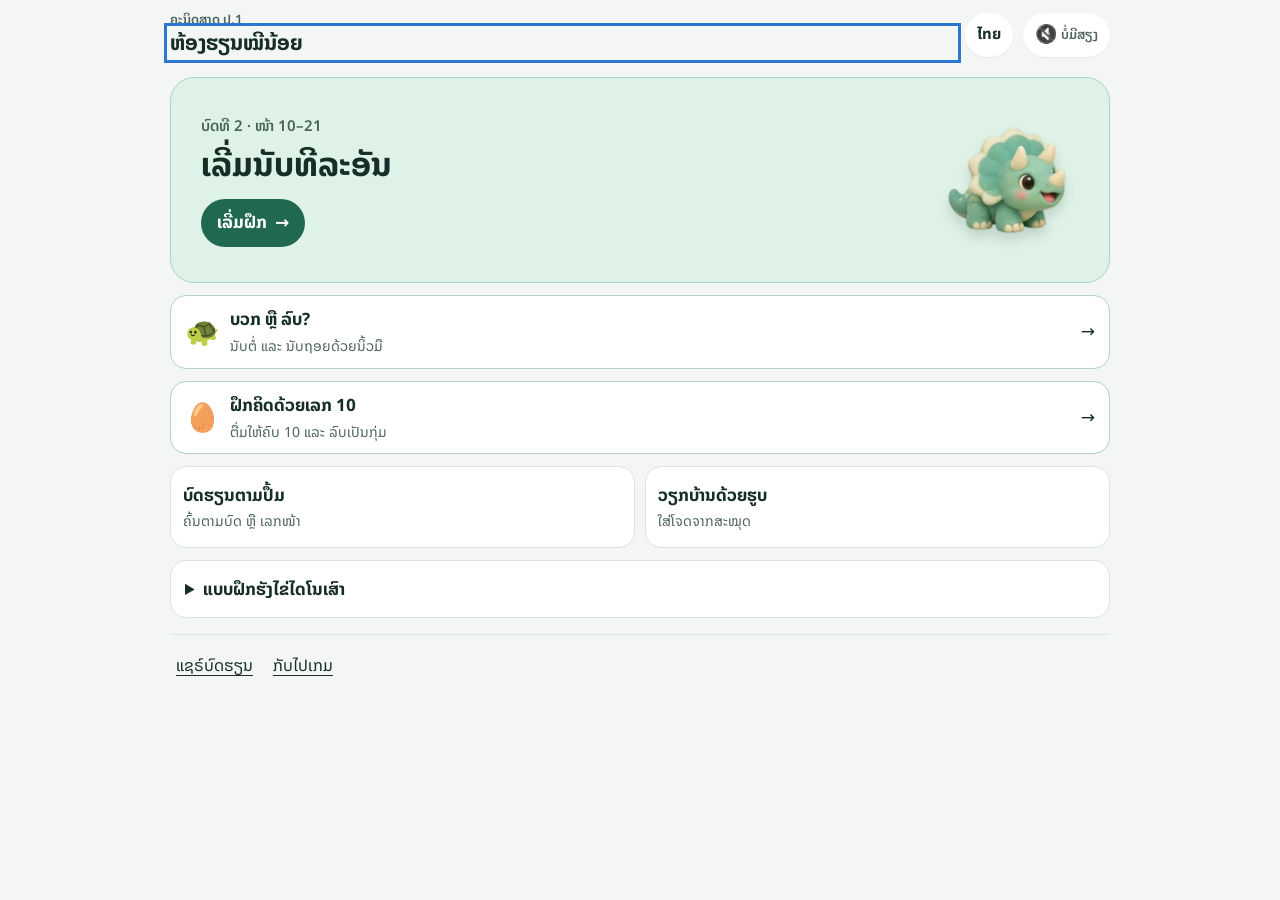
==== commit 88a90ab3: "Teach number bonds to ten and resume short practice" ====
--- a/lessons.html
+++ b/lessons.html
@@ -230,10 +230,11 @@
 .school-links { display: grid; grid-template-columns: 1fr 1fr; gap: 10px; margin-bottom: 12px; }
 .school-links a { display: flex; flex-direction: column; justify-content: center; gap: 3px; min-height: 82px; padding: 12px; background: var(--card); color: var(--ink); border: 1px solid var(--line); border-radius: 16px; text-decoration: none; line-height: 1.45; }
 .school-links small { color: var(--soft); font-size: 14px; }
-.change-link { display: flex; align-items: center; justify-content: space-between; gap: 10px; min-height: 64px; padding: 10px 14px; margin-bottom: 12px; border: 1px solid var(--hero-edge); border-radius: 16px; background: var(--card); color: var(--ink); text-decoration: none; }
-.change-link-label { display: grid; gap: 2px; flex: 1; }
-.change-link small { color: var(--soft); font-size: 14px; }
-.change-mascot { font: 28px/1 var(--font-emoji); }
+.practice-link { display: flex; align-items: center; justify-content: space-between; gap: 10px; min-height: 64px; padding: 10px 14px; margin-bottom: 12px; border: 1px solid var(--hero-edge); border-radius: 16px; background: var(--card); color: var(--ink); text-decoration: none; }
+.practice-link-label { display: grid; gap: 2px; flex: 1; }
+.practice-link small { color: var(--soft); font-size: 14px; }
+.practice-link-icon { font: 28px/1 var(--font-emoji); }
+#shortResume { background: var(--accent-soft); }
 .home-restart { display: inline-flex; align-items: center; margin: 0 0 8px; }
 .share-footer { display: flex; flex-wrap: wrap; align-items: center; gap: 6px 14px; margin-top: 16px; padding-top: 8px; border-top: 1px solid var(--line); color: var(--soft); font-size: 15px; }
 .share-footer .secondary { display: inline-flex; align-items: center; margin: 0; }
@@ -314,10 +315,11 @@
 .turtle-zone .act-counters { --columns: 5; grid-template-columns: repeat(5, minmax(0, 1fr)); gap: 4px; min-height: 54px; }
 .turtle-zone .act-token { border-color: transparent; }
 .turtle-zone .act-token[data-move] { border-color: var(--sky); }
-.change-card { display: grid; gap: 10px; }
-.change-card p { margin: 0; }
-.change-card .phase-row { margin: 0; }
-.change-card .choices { margin: 0; }
+.short-card { display: grid; gap: 10px; }
+.short-card p, .short-card .phase-row, .short-card .choices { margin: 0; }
+.short-card .go { display: inline-flex; align-items: center; justify-content: center; gap: 8px; text-decoration: none; }
+.short-card .secondary { display: inline-flex; align-items: center; margin: 4px 6px 0; }
+.short-card .feedback { margin-top: 0; }
 .change-board { display: grid; gap: 7px; width: min(100%, 520px); margin: 0 auto; text-align: start; }
 .change-board .act-token[data-change-step] { border: 2px dashed var(--sky); }
 .change-board .act-counters { min-height: 48px; width: min(100%, 270px); }
@@ -327,9 +329,6 @@
 .change-track { display: flex; justify-content: center; align-items: center; flex-wrap: wrap; gap: 6px; margin: 5px 0; }
 .change-track b { display: grid; place-items: center; min-width: 34px; padding: 1px 5px; border-radius: 7px; background: var(--card); font-size: 23px; }
 .change-track b:last-child { color: var(--accent); }
-.change-pause { display: grid; place-items: center; }
-#changeControls .secondary { display: inline-flex; align-items: center; margin-inline: 6px; }
-#changeFeedback { margin-top: 0; }
 @media (min-width: 680px) {
   .change-board { grid-template-columns: repeat(2, minmax(0, 1fr)); }
   .change-board .act-token { min-height: 52px; }
@@ -408,6 +407,41 @@
 .nest-footer { display: flex; flex-wrap: wrap; justify-content: center; gap: 4px 16px; }
 .nest-footer .secondary { margin: 2px 0 0; }
 
+.ten-tabs { display: flex; flex-wrap: wrap; justify-content: center; gap: 6px; margin: 0 0 12px; }
+.ten-tabs a { display: grid; place-items: center; min-height: 44px; padding: 5px 12px; border: 1px solid var(--line); border-radius: 11px; color: var(--ink); background: var(--card); text-decoration: none; font-size: 15px; font-weight: 700; }
+.ten-tabs a[aria-current="page"] { background: var(--accent-soft); border-color: var(--hero-edge); }
+@media (max-width: 380px) {
+  .ten-tabs { gap: 4px; }
+  .ten-tabs a { padding-inline: 8px; font-size: 14px; }
+}
+.ten-board { display: grid; gap: 7px; width: min(100%, 590px); margin: 0 auto; }
+.ten-board.take .nest-zone { text-align: start; }
+.ten-frame { display: grid; grid-template-columns: repeat(5, minmax(0, 1fr)); gap: 5px; width: min(100%, 298px); padding: 7px; margin: 0 auto; background: var(--sun-soft); border: 2px solid var(--hero-edge); border-radius: 14px; }
+.ten-frame .ten-cell { display: grid; place-items: center; min-width: 0; min-height: 44px; padding: 0; background: var(--card); border: 1px dashed var(--soft); border-radius: 7px; }
+.ten-frame .ten-cell.filled { border-style: solid; border-color: var(--line); }
+.ten-frame .ten-cell.added { background: var(--accent-soft); }
+.ten-frame .ten-cell[data-ten-step] { border: 2px dashed var(--sky); }
+.ten-cell .nest-speckle, #tenControls .nest-speckle { width: min(68%, 25px); }
+.ten-cell.added .nest-speckle { background-color: #95e1b0; border-color: #388455; }
+#tenControls .go > .nest-speckle { flex: 0 0 18px; }
+.ten-legend { display: flex; flex-wrap: wrap; justify-content: center; gap: 4px 15px; font-size: 15px; }
+.ten-legend span + span { color: var(--accent); font-weight: 700; }
+.ten-cargo { display: flex; flex-wrap: wrap; align-items: center; gap: 6px; min-height: 48px; }
+.ten-cargo.empty { min-height: 0; }
+.ten-bundle-group { display: flex; align-items: center; gap: 6px; }
+.ten-cargo .ten-bundle { width: 91px; }
+.ten-loose { display: grid; grid-template-columns: repeat(5, minmax(0, 1fr)); width: min(100%, 240px); gap: 3px; }
+.ten-loose:empty { display: none; }
+.ten-loose .nest-egg { width: 100%; height: 44px; }
+.ten-loose .nest-egg:enabled { outline: 2px dashed var(--sky); }
+.ten-proof { display: flex; flex-wrap: wrap; justify-content: center; align-items: center; gap: 5px 12px; font-size: 16px; }
+.ten-proof p { flex-basis: 100%; }
+.ten-proof .num { padding: 3px 9px; border-radius: 8px; background: var(--accent-soft); font-size: 20px; }
+@media (min-width: 680px) {
+  .ten-board.take { grid-template-columns: repeat(2, minmax(0, 1fr)); }
+  .ten-frame .ten-cell { min-height: 54px; }
+}
+
 @media (min-width: 680px) {
   .act-token { min-height: 66px; font-size: 40px; }
   .quiz-card .choice, .activity .choice { min-height: 64px; }
@@ -468,6 +502,7 @@
   </section>
 
   <main id="home">
+    <a class="practice-link" id="shortResume" href="#short-resume" hidden><span class="practice-link-label"><strong>ຫຼິ້ນຕໍ່</strong><small id="shortResumeLabel"></small></span><span aria-hidden="true">→</span></a>
     <a class="foundation-link" id="foundationLink" href="#bot-2">
       <div>
         <p id="foundationTopic"></p>
@@ -477,7 +512,8 @@
       <span class="lesson-dino" aria-hidden="true"></span>
     </a>
     <a class="secondary home-restart" id="foundationNext" href="#bot-2" hidden>ໄປບົດທີ່ແນະນຳ</a>
-    <a class="change-link" href="#change"><span class="change-mascot" aria-hidden="true">🐢</span><span class="change-link-label"><strong>ບວກ ຫຼື ລົບ?</strong><small>ນັບຕໍ່ ແລະ ນັບຖອຍດ້ວຍນິ້ວມື</small></span><span aria-hidden="true">→</span></a>
+    <a class="change-link practice-link" href="#change"><span class="practice-link-icon" aria-hidden="true">🐢</span><span class="practice-link-label"><strong>ບວກ ຫຼື ລົບ?</strong><small>ນັບຕໍ່ ແລະ ນັບຖອຍດ້ວຍນິ້ວມື</small></span><span aria-hidden="true">→</span></a>
+    <a class="practice-link" id="tenShortcut" href="#make-ten"><span class="practice-link-icon" aria-hidden="true">🥚</span><span class="practice-link-label"><strong>ຝຶກຄິດດ້ວຍເລກ 10</strong><small>ຕື່ມໃຫ້ຄົບ 10 ແລະ ລົບເປັນກຸ່ມ</small></span><span aria-hidden="true">→</span></a>
     <div class="school-links">
       <a href="#toc" id="schoolLink"><strong>ບົດຮຽນຕາມປຶ້ມ</strong><small>ຄົ້ນຕາມບົດ ຫຼື ເລກໜ້າ</small></a>
       <a href="#homework"><strong>ວຽກບ້ານດ້ວຍຮູບ</strong><small>ໃສ່ໂຈດຈາກສະໝຸດ</small></a>
@@ -489,7 +525,7 @@
   </main>
 
   <main id="changeLesson" hidden>
-    <section class="activity change-card" aria-labelledby="changePrompt">
+    <section class="activity short-card" aria-labelledby="changePrompt">
       <div class="phase-row"><p class="phase" id="changePhase"></p><button class="act-listen" id="changeListen" type="button" aria-label="ຟັງຄຳຖາມ" hidden>🔊</button></div>
       <h2 id="changePrompt" tabindex="-1"></h2>
       <div id="changeFeedback" class="feedback help" role="status"></div>
@@ -502,11 +538,30 @@
       </div>
       <div id="changeControls"></div>
     </section>
-    <a class="secondary change-pause" href="#">ພັກກ່ອນ</a>
+    <button class="secondary change-pause" data-short-pause type="button">ພັກກ່ອນ</button>
     <details class="quick-coach" id="changeCoach">
       <summary>ວິທີສອນສຳລັບພໍ່ແມ່</summary>
       <p>ໃຊ້ຝາຂວດແທນເຕົ່າ. ວາງ 5 ຝາ ແລ້ວຖາມລູກວ່າ ຖ້າເລື່ອນເຂົ້າມາ 2 ຝາ ຈຳນວນຈະເພີ່ມ ຫຼື ຫຼຸດລົງ?</p>
       <p>ເລີ່ມທີ່ 5. ທຸກເທື່ອທີ່ເລື່ອນເຂົ້າມາ 1 ຝາ ໃຫ້ຊູ 1 ນິ້ວ ແລະ ເວົ້າຈຳນວນໃໝ່ 6, 7. ແລ້ວລອງໃໝ່ຈາກ 5 ໂດຍເລື່ອນອອກ 2 ຝາ. ໃຫ້ລູກຊີ້ຝາທີ່ຍັງເຫຼືອ.</p>
+    </details>
+  </main>
+
+  <main id="tenLesson" hidden>
+    <nav class="ten-tabs" id="tenTabs" aria-label="ເລືອກບົດຝຶກເລກ 10"></nav>
+    <section class="activity short-card" aria-labelledby="tenPrompt">
+      <div class="phase-row"><p class="phase" id="tenPhase"></p><button class="act-listen" id="tenListen" type="button" aria-label="ຟັງຄຳຖາມ" hidden>🔊</button></div>
+      <h2 id="tenPrompt" tabindex="-1"></h2>
+      <div id="tenEquation"></div>
+      <div class="ten-proof" id="tenProof" hidden></div>
+      <div class="feedback help" id="tenFeedback" role="status"></div>
+      <div class="ten-board" id="tenBoard" hidden></div>
+      <div id="tenControls"></div>
+    </section>
+    <button class="secondary" data-short-pause type="button">ພັກກ່ອນ</button>
+    <details class="quick-coach" id="tenCoach">
+      <summary>ວິທີສອນສຳລັບພໍ່ແມ່</summary>
+      <p id="tenCoachText"></p>
+      <a class="secondary" id="tenBook"></a>
     </details>
   </main>
 
@@ -606,6 +661,7 @@
         </details>
         <button class="secondary" id="toBook" type="button">ເບິ່ງບົດຮຽນຕາມປຶ້ມ →</button>
         <a class="nest-launch" id="changeLaunch" href="#change" hidden>🐢 ບວກ ຫຼື ລົບ?</a>
+        <a class="nest-launch" id="tenLaunch" href="#make-ten" hidden><span aria-hidden="true">🥚 </span><span>ຝຶກຄິດດ້ວຍເລກ 10</span></a>
       </div>
       <div id="bookSteps" hidden>
       <div class="stage" id="stepVis"></div>
@@ -1015,6 +1071,7 @@
     $("#nestListen").hidden = !(saved.voice && p);
     $("#actListen").hidden = !(saved.voice && p);
     $("#changeListen").hidden = !(saved.voice && p);
+    $("#tenListen").hidden = !(saved.voice && p);
     if ($("#quizListen")) $("#quizListen").hidden = !(saved.voice && p);
     $("#workCompareListen").hidden = !(saved.voice && p);
   }
@@ -3317,7 +3374,12 @@
   const changeRoutes = ["#change", "#change-take", "#change-book"];
   const changeNumberSets = range(7).flatMap(i => range(3).map(j => [i + 2, j + 1]));
   let changeTask, changeRound;
+  const roundPosition = i => line(`ຂໍ້ ${i + 1} / 3`, `ข้อ ${i + 1} / 3`);
   function otherChange(kind) { return kind === "add" ? "take" : "add"; }
+  function validChangeProblem(kind, a, b) {
+    if (!Object.hasOwn(changeCases, kind) || !changeNumberSets.some(([x, y]) => a === x && b === y)) return false;
+    return changeCases[kind].sign === "+" ? a + b <= 10 : kind === "compare" ? a > b : a >= b;
+  }
   function startChangeTask(kind, a, b) {
     const spec = changeCases[kind], delta = spec.sign === "+" ? 1 : -1;
     const answer = a + delta * b;
@@ -3326,9 +3388,8 @@
     renderChange();
   }
   function changeRoundQuestion() {
-    const kind = changeRound.kinds[changeRound.i], plus = changeCases[kind].sign === "+";
-    const available = changeNumberSets.filter(([a, b]) => (plus ? a + b <= 10 : a >= b) &&
-      (kind !== "compare" || a > b) && !changeRound.used.has(a + ":" + b));
+    const kind = changeRound.kinds[changeRound.i];
+    const available = changeNumberSets.filter(([a, b]) => validChangeProblem(kind, a, b) && !changeRound.used.has(a + ":" + b));
     const [a, b] = pick(available);
     changeRound.used.add(a + ":" + b);
     startChangeTask(kind, a, b);
@@ -3374,8 +3435,7 @@
   function renderChange() {
     const {kind, spec, phase, a, b, moved, delta, answer, choices, model, error} = changeTask;
     const done = phase === "done", shore = kind === "add" || kind === "take";
-    $("#changePhase").textContent = changeRound
-      ? line(`ຂໍ້ ${changeRound.i + 1} / 3`, `ข้อ ${changeRound.i + 1} / 3`) : "ລອງນຳກັນ";
+    $("#changePhase").textContent = changeRound ? roundPosition(changeRound.i) : "ລອງນຳກັນ";
     $("#changePrompt").textContent = changePrompt();
     const eq = $("#changeEquation");
     eq.hidden = phase === "predict";
@@ -3401,9 +3461,12 @@
       controls.innerHTML = `<button class="go" type="button" data-change-step>${spec.move}</button>`;
     } else if (phase === "answer") {
       controls.innerHTML = `<div class="choices">${choices.map(n => `<button class="choice num" type="button" data-change-value="${n}">${n}</button>`).join("")}</div>${hintButton}`;
+    } else if (!changeRound && kind === "add") {
+      controls.innerHTML = `<a class="go" href="#change-take">${changeText.otherTake} →</a>
+        <button class="secondary" type="button" data-change-round>${changeText.tryAgain}</button>`;
     } else if (!changeRound) {
       controls.innerHTML = `<button class="go" type="button" data-change-round>${changeText.tryAgain}</button>
-        <a class="secondary" href="${kind === "add" ? "#change-take" : "#change"}">${kind === "add" ? changeText.otherTake : changeText.otherAdd}</a>`;
+        <a class="secondary" href="#change">${changeText.otherAdd}</a>`;
     } else if (changeRound.i < 2) {
       controls.innerHTML = '<button class="go" type="button" data-change-next>ຂໍ້ຕໍ່ໄປ →</button>';
     } else {
@@ -3440,16 +3503,15 @@
       speak(wlo(changeTask.a + changeTask.moved * changeTask.delta));
     }
   }
-  function openChange(hash) {
-    stopLessonSpeech();
-    cur = nest = null;
-    $("#home").hidden = $("#chapter").hidden = true;
-    $("#backBtn").hidden = $("#changeLesson").hidden = false;
-    $("#backBtn").setAttribute("aria-label", "ກັບໜ້າຫຼັກ");
-    $("#topTitle").textContent = changeText.title;
-    $("#kicker").textContent = hash === "#change-book" ? line("ແບບຝຶກຕາມໜ້າ 71", "ฝึกตามแนวหน้า 71") :
+  function openChange(hash, checkpoint) {
+    const caption = hash === "#change-book" ? line("ແບບຝຶກຕາມໜ້າ 71", "ฝึกตามแนวหน้า 71") :
       line("ບົດທີ 5–6 · ໜ້າ 42–71", "บทที่ 5–6 · หน้า 42–71");
-    if (hash === "#change-book") startChangeRound(true);
+    showShortLesson("#changeLesson", changeText.title, caption);
+    if (checkpoint) {
+      changeRound = checkpoint.round;
+      changeTask = checkpoint.task;
+      renderChange();
+    } else if (hash === "#change-book") startChangeRound(true);
     else {
       changeRound = null;
       startChangeTask(hash === "#change-take" ? "take" : "add", 5, 2);
@@ -3468,7 +3530,11 @@
     const button = event.target.closest("button");
     if (!button || !changeTask) return;
     const {phase, spec, answer, b} = changeTask;
-    if (phase === "predict" && button.hasAttribute("data-change-help")) {
+    if (button.hasAttribute("data-short-pause")) {
+      const {kind, a, b, phase, moved, model, choices} = changeTask;
+      const round = changeRound && {...changeRound, used: [...changeRound.used]};
+      pauseShortLesson({hash: location.hash, task: {kind, a, b, phase, moved, model, choices}, round});
+    } else if (phase === "predict" && button.hasAttribute("data-change-help")) {
       changeTask.model = true;
       showChangeStage();
     } else if (phase === "predict" && button.hasAttribute("data-change-sign")) {
@@ -3507,6 +3573,279 @@
       speak(changePrompt());
     }
   });
+
+  /* ---------- fill a tray of ten and use it as one group ---------- */
+  const tenText = {
+    title: line("ຝຶກຄິດດ້ວຍເລກ 10", "ฝึกคิดด้วยเลข 10"),
+    fill: line("ຕື່ມໄຂ່ 1 ໜ່ວຍ", "เติมไข่ 1 ฟอง"),
+    tray: line("ເອົາອອກ 1 ຖາດ (10 ໜ່ວຍ)", "เอาออก 1 ถาด (10 ฟอง)"),
+    egg: line("ເອົາໄຂ່ອອກ 1 ໜ່ວຍ", "เอาไข่ออก 1 ฟอง"),
+    askFill: line("ຕ້ອງຕື່ມຈັກໜ່ວຍຈຶ່ງຄົບ 10?", "ต้องเติมกี่ฟองจึงจะครบ 10?"),
+    askLeft: line("ໃນຮັງເຫຼືອໄຂ່ຈັກໜ່ວຍ?", "ในรังเหลือไข่กี่ฟอง?"),
+    removed: line("ເອົາອອກແລ້ວ", "เอาออกแล้ว"),
+    pair: line("ຈາກໄຂ່ຖາດດຽວກັນ", "จากไข่ถาดเดียวกัน"),
+    together: line("ລອງນຳກັນ", "ลองทำด้วยกัน"),
+    nextExample: line("ລອງອີກ 1 ຕົວຢ່າງ →", "ลองอีก 1 ตัวอย่าง →"),
+    anotherRound: line("ຝຶກຊຸດໃໝ່ 3 ຂໍ້", "ฝึกชุดใหม่ 3 ข้อ")
+  };
+  line("ຫຼິ້ນຕໍ່", "เล่นต่อ");
+  line("ເລືອກບົດຝຶກເລກ 10", "เลือกแบบฝึกเลข 10");
+  line("ຕື່ມໃຫ້ຄົບ 10 ແລະ ລົບເປັນກຸ່ມ", "เติมให้ครบ 10 แล้วลบเป็นกลุ่ม");
+  const tenTracks = {
+    "#make-ten": {
+      title: line("ຕື່ມໃຫ້ຄົບ 10", "เติมให้ครบ 10"),
+      caption: line("ບົດທີ 4 · ໜ້າ 36–41", "บทที่ 4 · หน้า 36–41"),
+      examples: [[5, 5], [6, 4]], bank: range(9).map(i => [i + 1, 9 - i]), next: "#take-ten",
+      coach: line("ແຕ້ມ 2 ແຖວ ແຖວລະ 5 ຕາ. ວາງຝາຂວດ 5 ຝາກ່ອນ ແລ້ວໃຫ້ລູກຊີ້ຕາທີ່ຍັງຫວ່າງ. ມື້ຕໍ່ມາລອງວາງ 6 ຝາ ແລ້ວຖາມວ່າ ອີກຈັກຝາຈຶ່ງຄົບ 10?",
+        "วาดสองแถว แถวละ 5 ช่อง วางฝาขวด 5 ฝา ให้ลูกชี้ช่องว่าง อีกวันลองวาง 6 ฝา แล้วถามว่าต้องเติมอีกเท่าไรเพื่อให้ครบ 10"),
+      book: ["#bot-12", line("ລອງໃຊ້ວິທີຕື່ມໃຫ້ຄົບ 10 ກັບ 8 + 5", "ลองใช้วิธีเติมให้ครบ 10 กับ 8 + 5")]
+    },
+    "#take-ten": {
+      title: line("ລົບອອກ 10", "ลบออก 10"),
+      tab: line("ລົບ 10", "ลบ 10"),
+      caption: line("ບົດທີ 7 · ໜ້າ 80–81", "บทที่ 7 · หน้า 80–81"),
+      examples: [[17, 10]], bank: range(10).map(i => [10 + i, 10]), next: "#take-parts",
+      coach: line("ຈັດຝາຂວດ 17 ຝາ ເປັນ 10 ຝາໃນຖາດ ກັບ 7 ຝາຂ້າງນອກ. ໃຫ້ລູກເລື່ອນຖາດອອກ ແລ້ວບອກວ່າເອົາອອກຈັກຝາ ແລະ ເຫຼືອຈັກຝາ.",
+        "จัดฝาขวด 17 ฝาเป็น 10 ฝาในถาดกับ 7 ฝาข้างนอก ให้ลูกเลื่อนถาดออก แล้วบอกว่าเอาออกกี่ฝาและเหลือกี่ฝา"),
+      book: ["#bot-7", line("ເບິ່ງບົດຈຳນວນ 11–20", "ดูบทจำนวน 11–20")]
+    },
+    "#take-parts": {
+      title: line("ລົບຫົວສິບ ແລະ ຫົວໜ່ວຍ", "ลบสิบและหน่วย"),
+      tab: line("ລົບສິບກັບໜ່ວຍ", "ลบสิบกับหน่วย"),
+      caption: line("ຝຶກຕໍ່ຈາກບົດທີ 7", "ฝึกต่อจากบทที่ 7"),
+      examples: [[15, 12]], bank: range(9).flatMap(i => range(i + 1).map(j => [11 + i, 11 + j])),
+      coach: line("ຈັດ 15 ເປັນ 10 ກັບ 5. ເອົາຖາດ 10 ອອກ ແລ້ວເອົາອີກ 2 ອອກຈາກ 5. ຖາມລູກວ່າ ເລກ 2 ບອກຫຍັງ ແລະ ເລກ 3 ບອກຫຍັງ? ຈະຄິດຕໍ່ແຕ່ຫົວໜ່ວຍໄດ້ ເມື່ອຫົວສິບເທົ່າກັນ ແລະ ໄຂ່ນອກຖາດພໍໃຫ້ເອົາອອກ.",
+        "จัด 15 เป็น 10 กับ 5 เอาถาดสิบออก แล้วเอาอีก 2 ออกจาก 5 ถามลูกว่าเลข 2 บอกอะไร และเลข 3 บอกอะไร คิดเฉพาะหน่วยต่อได้เมื่อหลักสิบเท่ากันและไข่นอกถาดพอให้หยิบออก"),
+      book: ["#bot-14-exchange", line("ລອງແກະຖາດສິບໃນໂຈດ 25 − 16", "ลองแลกสิบในโจทย์ 25 − 16")]
+    }
+  };
+  let tenRun = null;
+  function tenProblem() {
+    const [a, b] = tenRun.problems[tenRun.i];
+    const make = tenRun.hash === "#make-ten";
+    return {a, b, make, answer: make ? b : a - b};
+  }
+  function startTenQuestion() {
+    const {a, b, make, answer} = tenProblem();
+    const nearby = nums(answer, 0, 10).map(option => option.value);
+    const alternatives = make ? [a, ...nearby] : [a - 10, b - 10, ...nearby];
+    const choices = [...new Set([answer, ...alternatives])].slice(0, 3).sort((x, y) => x - y);
+    Object.assign(tenRun, {moved: 0, model: tenRun.guided, solved: false, needsHint: false, choices});
+  }
+  function tenAction() {
+    const {b, make} = tenProblem(), {model, moved, solved} = tenRun;
+    if (solved || !model || moved === b) return "";
+    return make ? "fill" : moved === 0 ? "tray" : "egg";
+  }
+  const tenEgg = '<i class="nest-speckle" aria-hidden="true"></i>';
+  function tenFrame(a, moved, action) {
+    const cells = range(10).map(i => {
+      if (i < a + moved) return `<span class="ten-cell filled${i < a ? "" : " added"}" aria-hidden="true">${tenEgg}</span>`;
+      if (action && i === a + moved) return `<button type="button" class="ten-cell" data-ten-step="fill" aria-label="${tenText.fill}"></button>`;
+      return '<span class="ten-cell" aria-hidden="true"></span>';
+    }).join("");
+    const start = line(`ມີຢູ່ກ່ອນ ${a} ໜ່ວຍ`, `มีอยู่ก่อน ${a} ฟอง`);
+    const added = line("ໄຂ່ສີຂຽວແມ່ນໄຂ່ທີ່ຕື່ມ", "ไข่สีเขียวคือไข่ที่เติม");
+    return `<div class="ten-frame">${cells}</div><div class="ten-legend"><span>${start}</span><span>${added}</span></div>`;
+  }
+  function tenCargo(label, id, tray, eggs, action) {
+    const bundle = tray ? `<div class="ten-bundle-group">${action === "tray"
+      ? `<button type="button" class="nest-piece nest-tray ten-bundle" data-ten-step="tray" aria-label="${tenText.tray}">${tenEgg.repeat(10)}</button>`
+      : `<span class="nest-tray ten-bundle" aria-hidden="true">${tenEgg.repeat(10)}</span>`}<b class="num">10</b></div>` : "";
+    const loose = range(eggs).map(i => i === eggs - 1 && action === "egg"
+      ? `<button type="button" class="nest-piece nest-egg" data-ten-step="egg" aria-label="${tenText.egg}">${tenEgg}</button>`
+      : `<span class="nest-egg" aria-hidden="true">${tenEgg}</span>`).join("");
+    const description = tray ? line(`${eggs} ໜ່ວຍຢູ່ນອກຖາດ`, `ไข่นอกถาด ${eggs} ฟอง`) : line(`${eggs} ໜ່ວຍ`, `${eggs} ฟอง`);
+    return `<div class="nest-zone" id="${id}"><h3>${label}</h3><div class="ten-cargo${tray || eggs ? "" : " empty"}" aria-label="${description}">${bundle}<div class="ten-loose">${loose}</div></div></div>`;
+  }
+  function tenPrompt(action) {
+    const {a, b, make, answer} = tenProblem(), {model, moved, solved} = tenRun;
+    if (solved) return make
+      ? line(`${a} ກັບ ${b} ລວມກັນໄດ້ 10.`, `${a} กับ ${b} รวมกันได้ 10`)
+      : line(`ໃນຮັງເຫຼືອໄຂ່ ${answer} ໜ່ວຍ.`, `ในรังเหลือไข่ ${answer} ฟอง`);
+    if (action === "fill") return line("ແຕະຕາທີ່ຫວ່າງ ແລ້ວຕື່ມໃຫ້ເຕັມ.", "แตะช่องว่าง เติมไข่ให้เต็มถาด");
+    if (action === "tray") return line("ຍ້າຍໄຂ່ອອກທັງຖາດ. ໜຶ່ງຖາດມີ 10 ໜ່ວຍ.", "ย้ายไข่ออกทั้งถาด หนึ่งถาดมี 10 ฟอง");
+    if (action === "egg") return line(`ເອົາອອກອີກ ${b - moved} ໜ່ວຍຈາກໄຂ່ນອກຖາດ.`, `เอาไข่นอกถาดออกอีก ${b - moved} ฟอง`);
+    if (!make) return tenText.askLeft;
+    return model ? line("ເຕັມຖາດແລ້ວ. ເຮົາຕື່ມໄຂ່ໄປຈັກໜ່ວຍ?", "เต็มถาดแล้ว เราเติมไข่ไปกี่ฟอง?") : tenText.askFill;
+  }
+  function tenProof(a, b, make, answer) {
+    const {moved, solved, model} = tenRun;
+    if (make) return solved ? `<p>${tenText.pair}</p><b class="num">10 − ${a} = ${b}</b>` : "";
+    if (solved && b > 10) return `<b class="num">${a} − 10 = ${a - 10}</b><b class="num">${a - 10} − ${b - 10} = ${answer}</b>`;
+    if (solved || !model) return "";
+    if (moved) return `<b class="num">${a} − 10 = ${a - 10}</b>`;
+    const losing = b > 10 ? `<b class="num">${b} = 10 + ${b - 10}</b>` : "";
+    return `<b class="num">${a} = 10 + ${a - 10}</b>${losing}`;
+  }
+  function tenHint(action, make) {
+    if (action === "fill") return line("ນັບຕາທີ່ຫວ່າງ ແລ້ວລອງຕື່ມໄຂ່.", "ลองนับช่องว่าง แล้วเติมไข่ทีละฟอง");
+    if (action === "tray") return line("ເອົາໄຂ່ອອກທັງຖາດກ່ອນ ແລ້ວຈຶ່ງເບິ່ງໄຂ່ທີ່ເຫຼືອ.", "เอาไข่ออกทั้งถาดก่อน แล้วค่อยดูไข่ที่เหลือ");
+    return make ? line("ຊີ້ ແລະ ນັບແຕ່ໄຂ່ທີ່ຕື່ມ.", "ชี้และนับเฉพาะไข่ที่เติม")
+      : line("ຊີ້ ແລະ ນັບແຕ່ໄຂ່ທີ່ຍັງຢູ່ໃນຮັງ.", "ชี้และนับเฉพาะไข่ที่ยังอยู่ในรัง");
+  }
+  function renderTen() {
+    const {a, b, make, answer} = tenProblem(), {hash, i, problems, guided, moved, model, solved, needsHint, choices} = tenRun;
+    const action = tenAction(), track = tenTracks[hash], box = solved ? {v: answer} : "?";
+    const guidePosition = problems.length === 1 ? "" : ` · ${i + 1} / ${problems.length}`;
+    $("#tenPhase").textContent = guided ? tenText.together + guidePosition : roundPosition(i);
+    $("#tenPrompt").textContent = tenPrompt(action);
+    const unitsOnly = !make && b > 10 && moved >= 10 && !solved;
+    const equation = make ? [a, "+", box, "=", 10] : unitsOnly ? [a - 10, "−", b - 10, "=", box] : [a, "−", b, "=", box];
+    $("#tenEquation").innerHTML = P.eq(equation);
+    const proof = tenProof(a, b, make, answer);
+    $("#tenProof").hidden = !proof;
+    $("#tenProof").innerHTML = proof;
+    $("#tenFeedback").textContent = needsHint ? tenHint(action, make) : "";
+    const board = $("#tenBoard");
+    board.hidden = !(model || solved);
+    board.classList.toggle("take", !make);
+    const removed = Math.max(0, moved - 10);
+    board.innerHTML = board.hidden ? "" : make ? tenFrame(a, moved, action) :
+      tenCargo(takeLanguage.nest, "tenNest", moved < 10, a - 10 - removed, action) +
+      tenCargo(tenText.removed, "tenRemoved", moved >= 10, removed);
+    const controls = $("#tenControls");
+    if (action) {
+      controls.innerHTML = `<button type="button" class="go" data-ten-step="${action}">${action === "fill" ? tenEgg : ""}${tenText[action]}</button>`;
+    } else if (!solved) {
+      controls.innerHTML = `<div class="choices">${choices.map(n => `<button type="button" class="choice num" data-ten-answer="${n}">${n}</button>`).join("")}</div>${model ? "" : `<button type="button" class="secondary" data-ten-help>${changeText.model}</button>`}`;
+    } else if (i + 1 < problems.length) {
+      controls.innerHTML = `<button type="button" class="go" data-ten-next>${guided ? tenText.nextExample : "ຂໍ້ຕໍ່ໄປ →"}</button>`;
+    } else {
+      const follow = track.next ? `<a class="secondary" href="${track.next}"><span>${tenTracks[track.next].title}</span><span aria-hidden="true"> →</span></a>` : "";
+      const bridge = make && !guided ? `<a class="secondary" href="${track.book[0]}">${track.book[1]}</a>` : "";
+      controls.innerHTML = `${guided ? "" : "<p>ຝຶກຈົບແລ້ວ</p>"}<button type="button" class="go" data-ten-practice>${guided ? changeText.tryAgain : tenText.anotherRound}</button>${follow}${bridge}`;
+    }
+  }
+  function openTen(hash, checkpoint) {
+    showShortLesson("#tenLesson", tenText.title, tenTracks[hash].caption);
+    tenRun = checkpoint?.run || {hash, guided: true, problems: tenTracks[hash].examples, i: 0};
+    if (!checkpoint) startTenQuestion();
+    for (const link of $("#tenTabs").children) {
+      if (link.hash === hash) link.setAttribute("aria-current", "page");
+      else link.removeAttribute("aria-current");
+    }
+    const {coach, book: [href, title]} = tenTracks[hash];
+    $("#tenCoach").open = false;
+    $("#tenCoachText").textContent = coach;
+    $("#tenBook").href = href;
+    $("#tenBook").textContent = title;
+    renderTen();
+    window.scrollTo(0, 0);
+    $("#tenPrompt").focus({preventScroll: true});
+  }
+  function moveTen(action) {
+    const motion = canAnimatePieces();
+    const start = motion && $(action === "fill" ? "#tenControls .nest-speckle" : `#tenBoard [data-ten-step="${action}"]`).getBoundingClientRect();
+    tenRun.moved += action === "tray" ? 10 : 1;
+    tenRun.needsHint = false;
+    renderTen();
+    if (start) {
+      const target = action === "fill" ? [...document.querySelectorAll("#tenBoard .added .nest-speckle")].at(-1)
+        : $(action === "tray" ? "#tenRemoved .ten-bundle" : "#tenRemoved .nest-egg:last-child");
+      flyPiece(target, start);
+    }
+    const next = $("#tenControls [data-ten-step]");
+    (next || $("#tenPrompt")).focus({preventScroll: true});
+    speak(tenPrompt(tenAction()));
+  }
+  $("#tenTabs").innerHTML = Object.entries(tenTracks).map(([hash, track]) => `<a href="${hash}">${track.tab || track.title}</a>`).join("");
+  $("#tenListen").addEventListener("click", () => speak(tenPrompt(tenAction())));
+  $("#tenLesson").addEventListener("click", event => {
+    const button = event.target.closest("button");
+    if (!button || !tenRun || button.id === "tenListen") return;
+    const {b, answer} = tenProblem(), action = tenAction();
+    if (button.hasAttribute("data-short-pause")) {
+      pauseShortLesson({hash: tenRun.hash, run: tenRun});
+      return;
+    }
+    if (action && button.dataset.tenStep === action) { moveTen(action); return; }
+    if (button.hasAttribute("data-ten-next") || button.hasAttribute("data-ten-practice")) {
+      if (button.hasAttribute("data-ten-next")) tenRun.i++;
+      else {
+        const {bank} = tenTracks[tenRun.hash];
+        const fresh = bank.filter(([x, y]) => !tenRun.problems.some(([oldA, oldB]) => oldA === x && oldB === y));
+        const problems = tenRun.guided && tenRun.hash === "#make-ten"
+          ? [[4, 6], [5, 5], pick(fresh.filter(([x]) => x !== 4))] : shuffle(fresh).slice(0, 3);
+        Object.assign(tenRun, {guided: false, i: 0, problems});
+      }
+      startTenQuestion();
+      window.scrollTo(0, 0);
+    } else if (!action && !tenRun.solved && button.hasAttribute("data-ten-answer")) {
+      const correct = Number(button.dataset.tenAnswer) === answer;
+      Object.assign(tenRun, {model: true, solved: correct, needsHint: !correct});
+      if (correct) tenRun.moved = b;
+    } else if (button.hasAttribute("data-ten-help")) tenRun.model = true;
+    else return;
+    renderTen();
+    $("#tenPrompt").focus();
+    speak($("#tenFeedback").textContent || tenPrompt(tenAction()));
+  });
+
+  /* ---------- pause one short lesson and return to the same question ---------- */
+  const shortPauseKey = "ph1-short-lesson-pause.v1";
+  function validShortChoices(choices, answer) {
+    return Array.isArray(choices) && choices.length === 3 && new Set(choices).size === 3 && choices.includes(answer) &&
+      choices.every(n => Number.isInteger(n) && n >= 0 && n <= 10);
+  }
+  function restoreChangePause(hash, task, round) {
+    if (!task) return null;
+    const {kind, a, b, phase, moved, model, choices} = task;
+    if (!validChangeProblem(kind, a, b) || !["predict", "move", "answer", "done"].includes(phase) ||
+        !Number.isInteger(moved) || moved < 0 || moved > b || typeof model !== "boolean") return null;
+    const spec = changeCases[kind], delta = spec.sign === "+" ? 1 : -1, answer = a + delta * b;
+    if (!validShortChoices(choices, answer) || (phase === "move" && (!model || moved === b))) return null;
+    if (round) {
+      const {i, kinds, used} = round;
+      if (!Number.isInteger(i) || i < 0 || i > 2 || !Array.isArray(kinds) || kinds.length !== 3 || kinds[i] !== kind ||
+          !kinds.every(k => Object.hasOwn(changeCases, k)) || !Array.isArray(used) || used.length > 4) return null;
+      round = {i, kinds, used: new Set(used)};
+    } else if (hash === "#change-book" || kind !== (hash === "#change-take" ? "take" : "add") || a !== 5 || b !== 2) return null;
+    return {hash, task: {kind, a, b, phase, moved, model, choices, spec, delta, answer, error: ""}, round};
+  }
+  function restoreTenPause(hash, run) {
+    if (!run || run.hash !== hash) return null;
+    const {guided, problems, i, moved, choices, model, solved, needsHint} = run;
+    const {bank, examples} = tenTracks[hash], available = guided ? examples : bank;
+    if (typeof guided !== "boolean" || typeof model !== "boolean" || typeof solved !== "boolean" || typeof needsHint !== "boolean" ||
+        !Array.isArray(problems) || problems.length !== (guided ? examples.length : 3) ||
+        !Number.isInteger(i) || i < 0 || i >= problems.length ||
+        !problems.every(pair => Array.isArray(pair) && pair.length === 2 && available.some(([a, b]) => pair[0] === a && pair[1] === b))) return null;
+    const [a, b] = problems[i], make = hash === "#make-ten";
+    if (!validShortChoices(choices, make ? b : a - b) || !Number.isInteger(moved) || moved < 0 || moved > b ||
+        (!make && moved > 0 && moved < 10)) return null;
+    return {hash, run: {hash, guided, problems, i, moved, choices, model, solved, needsHint}};
+  }
+  function readShortPause(point) {
+    const hash = point?.hash;
+    if (changeRoutes.includes(hash)) return restoreChangePause(hash, point.task, point.round);
+    if (Object.hasOwn(tenTracks, hash)) return restoreTenPause(hash, point.run);
+    return null;
+  }
+  let shortPause = null;
+  try { shortPause = readShortPause(JSON.parse(localStorage.getItem(shortPauseKey))); } catch (e) { /* use the current tab */ }
+  function pauseShortLesson(point) {
+    shortPause = readShortPause(point);
+    try { localStorage.setItem(shortPauseKey, JSON.stringify(point)); } catch (e) { /* the current tab can still resume */ }
+    location.hash = "";
+  }
+  function takeShortPause() {
+    if (location.hash !== "#short-resume" || !shortPause) return null;
+    const point = shortPause;
+    history.replaceState(history.state, "", point.hash);
+    shortPause = null;
+    try { localStorage.removeItem(shortPauseKey); } catch (e) { /* storage optional */ }
+    return point;
+  }
+  function showShortLesson(panel, title, caption) {
+    stopLessonSpeech();
+    cur = nest = null;
+    $("#home").hidden = $("#chapter").hidden = true;
+    $("#backBtn").hidden = $(panel).hidden = false;
+    $("#backBtn").setAttribute("aria-label", "ກັບໜ້າຫຼັກ");
+    $("#topTitle").textContent = title;
+    $("#kicker").textContent = caption;
+  }
 
   /* ---------- contents and shareable lesson links ---------- */
   const navigationText = {
@@ -3554,6 +3893,14 @@
       line(`ບົດທີ ${chapter.id} · ໜ້າ ${chapter.pages}`, `บทที่ ${chapter.id} · หน้า ${chapter.pages}`);
   }
   function renderToc() {
+    $("#shortResume").hidden = !shortPause;
+    if (shortPause) {
+      const track = tenTracks[shortPause.hash], round = track ? !shortPause.run.guided && shortPause.run : shortPause.round;
+      const title = track?.title || changeText.title;
+      const label = $("#shortResumeLabel");
+      if (round) label.replaceChildren(title, " · ", roundPosition(round.i));
+      else label.textContent = title;
+    }
     const next = foundation.find(([id]) => !saved.explained[id]);
     const nextHref = next ? "#bot-" + next[0] : "#toc";
     const nextChapter = next && CHAPTERS.find(c => c.id === next[0]);
@@ -3678,7 +4025,7 @@
     const url = new URL(location.href);
     url.search = "";
     if (cur) url.hash = /^#bot-/.test(location.hash) ? location.hash : "#bot-" + cur.id;
-    else if (!["#toc", "#homework", ...changeRoutes].includes(location.hash)) url.hash = "";
+    else if (!["#toc", "#homework", ...changeRoutes].includes(location.hash) && !Object.hasOwn(tenTracks, location.hash)) url.hash = "";
     const view = location.href;
     const status = $("#shareStatus"), field = $("#shareUrl");
     try {
@@ -3707,6 +4054,9 @@
     const changeLaunch = $("#changeLaunch");
     changeLaunch.hidden = !!expedition || ![5, 6].includes(c.id);
     changeLaunch.href = c.id === 6 ? "#change-take" : "#change";
+    const tenLaunch = $("#tenLaunch");
+    tenLaunch.hidden = !!expedition || ![4, 7].includes(c.id);
+    tenLaunch.href = c.id === 7 ? "#take-ten" : "#make-ten";
     const routeKey = nestChapters[c.id], launch = $("#nestLaunch");
     launch.hidden = !routeKey || !!expedition;
     if (routeKey) {
@@ -3954,8 +4304,8 @@
     const fromCatalog = !$("#catalog").hidden;
     showVoicePanel(false);
     voiceFeedback();
-    $("#catalog").hidden = $("#shareUrl").hidden = $("#changeLesson").hidden = true;
-    changeTask = null;
+    $("#catalog").hidden = $("#shareUrl").hidden = $("#changeLesson").hidden = $("#tenLesson").hidden = true;
+    changeTask = changeRound = tenRun = null;
     $("#shareStatus").textContent = "";
     if (location.hash === "#homework") {
       showWorkForm();
@@ -3966,9 +4316,11 @@
     if (!$("#homework").hidden) $("#starter").before($("#nestPanel"));
     $("#homework").hidden = true;
     homework = null;
+    const shortCheckpoint = takeShortPause();
     const restoring = location.hash === "#resume" ? resumePoint : null;
     const hash = restoring ? "#bot-" + restoring.chapter : location.hash;
-    if (changeRoutes.includes(hash)) { openChange(hash); return; }
+    if (changeRoutes.includes(hash)) { openChange(hash, shortCheckpoint); return; }
+    if (Object.hasOwn(tenTracks, hash)) { openTen(hash, shortCheckpoint); return; }
     const match = /^#bot-(\w+)(?:-(nest|exchange|more))?$/.exec(hash);
     const chapter = match && CHAPTERS.find(c => String(c.id) === match[1]);
     if (chapter) {
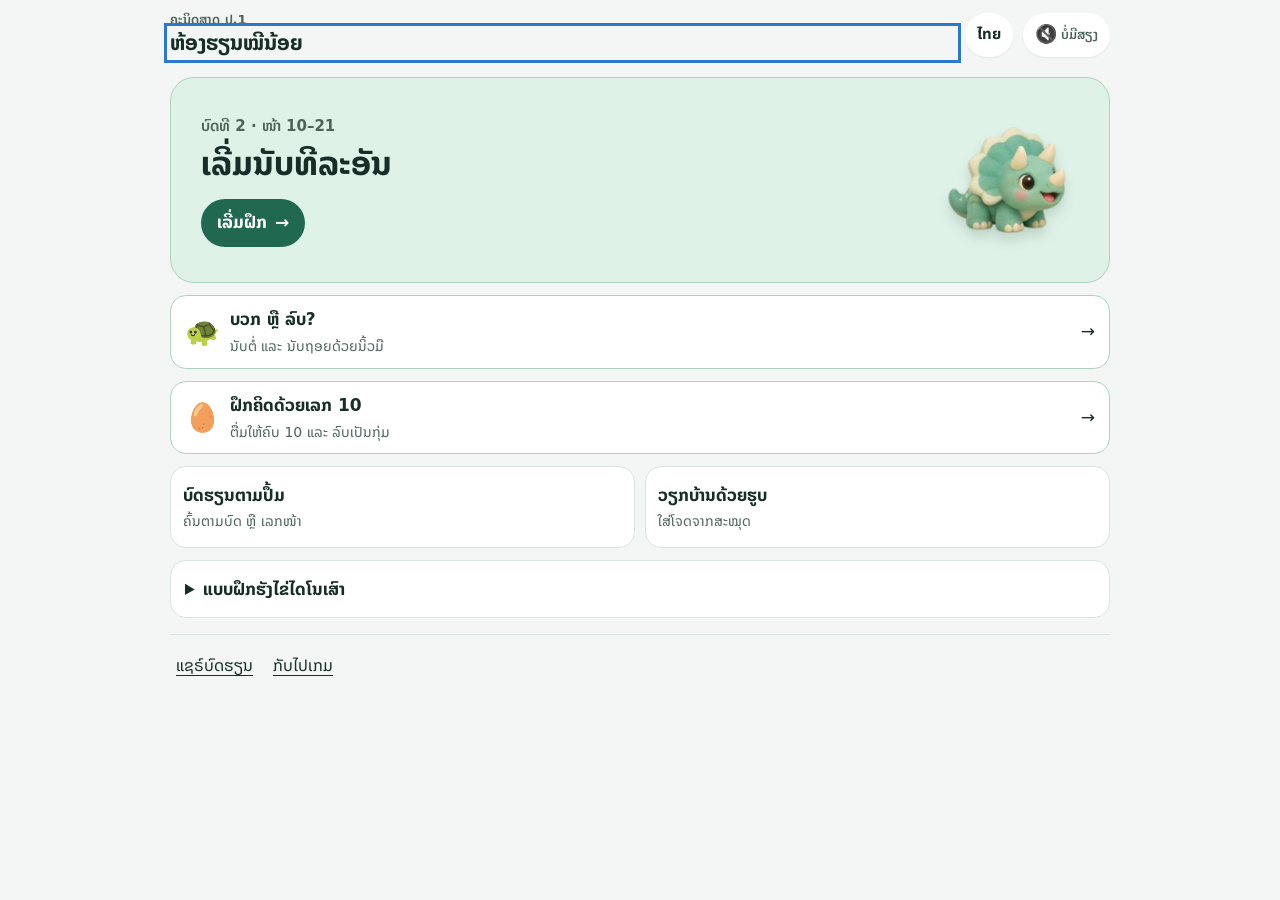
==== commit 5c4d1a49: "Render both languages locally and show the adventure link" ====
--- a/lessons.html
+++ b/lessons.html
@@ -12,9 +12,10 @@
 <link rel="icon" href="icons/favicon-48.png" sizes="48x48" type="image/png">
 <link rel="apple-touch-icon" href="icons/apple-touch-icon.png">
 <title>ຫ້ອງຮຽນໝີນ້ອຍ ປ.1</title>
+<link rel="stylesheet" href="fonts/languages.css">
 <link rel="preconnect" href="https://fonts.googleapis.com">
 <link rel="preconnect" href="https://fonts.gstatic.com" crossorigin>
-<link rel="stylesheet" media="print" onload="this.media='all'" href="https://fonts.googleapis.com/css2?family=Fredoka:wght@500;600;700&family=Noto+Sans+Lao:wght@400;600;700&family=Noto+Sans+Thai:wght@400;600;700&display=swap">
+<link rel="stylesheet" media="print" onload="this.media='all'" href="https://fonts.googleapis.com/css2?family=Fredoka:wght@500;600;700&display=swap">
 <style>
 /* Layout: one calm column. Contents is a plain list of chapters; a chapter shows one thing at a time
    through three tabs (learn, practise, grown-ups), so the child only ever sees one picture, one
@@ -29,7 +30,7 @@
   --focus: #2A78CF;
   --font-lo: "Noto Sans Lao", "Phetsarath OT", "Saysettha OT", system-ui, sans-serif;
   --font-th: "Noto Sans Thai", "Leelawadee UI", "Thonburi", system-ui, sans-serif;
-  --font-num: "Fredoka", "Noto Sans Lao", system-ui, sans-serif;
+  --font-num: "Fredoka", "Noto Sans Lao", "Noto Sans Thai", system-ui, sans-serif;
   --font-emoji: "Apple Color Emoji", "Segoe UI Emoji", "Noto Color Emoji", sans-serif;
   --u: 28px;
   --ink-soft: var(--soft); --rose: var(--accent);
@@ -3674,7 +3675,7 @@
     if (make) return solved ? `<p>${tenText.pair}</p><b class="num">10 − ${a} = ${b}</b>` : "";
     if (solved && b > 10) return `<b class="num">${a} − 10 = ${a - 10}</b><b class="num">${a - 10} − ${b - 10} = ${answer}</b>`;
     if (solved || !model) return "";
-    if (moved) return `<b class="num">${a} − 10 = ${a - 10}</b>`;
+    if (moved) return b > 10 ? `<b class="num">${a} − 10 = ${a - 10}</b>` : "";
     const losing = b > 10 ? `<b class="num">${b} = 10 + ${b - 10}</b>` : "";
     return `<b class="num">${a} = 10 + ${a - 10}</b>${losing}`;
   }
--- a/fonts/languages.css
+++ b/fonts/languages.css
@@ -0,0 +1,17 @@
+@font-face {
+  font-family: "Noto Sans Lao";
+  src: url("noto-sans-lao.woff2") format("woff2");
+  font-style: normal;
+  font-weight: 100 900;
+  font-display: swap;
+  unicode-range: U+0E81-0EDF, U+200C-200D, U+25CC;
+}
+
+@font-face {
+  font-family: "Noto Sans Thai";
+  src: url("noto-sans-thai.woff2") format("woff2");
+  font-style: normal;
+  font-weight: 100 900;
+  font-display: swap;
+  unicode-range: U+02D7, U+0303, U+0331, U+0E01-0E5B, U+200C-200D, U+25CC;
+}
